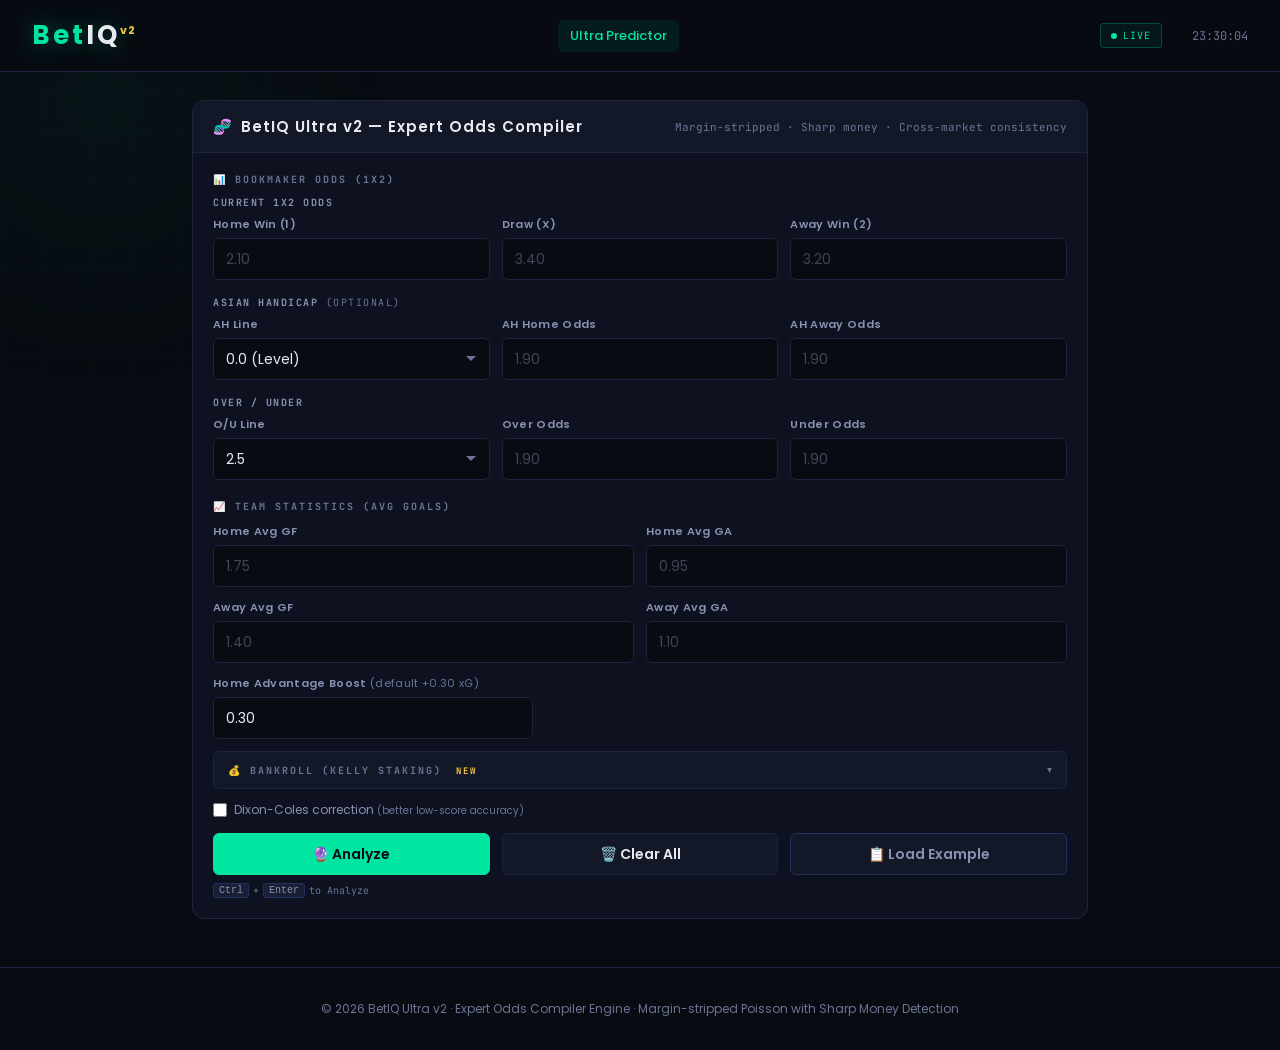
==== index.html @ 91e97294 "Add file via upload" ====
<!DOCTYPE html>
<html lang="en">
<head>
    <meta charset="UTF-8">
    <meta name="viewport" content="width=device-width, initial-scale=1.0">
    <title>BetIQ Ultra v2</title>
    <link href="https://fonts.googleapis.com/css2?family=Poppins:wght@300;400;500;600;700&family=JetBrains+Mono:wght@400;700&display=swap" rel="stylesheet">
    <style>
        :root {
            --bg: #080b11;
            --surface: #0e1220;
            --surface2: #131828;
            --surface3: #192035;
            --border: #1c2540;
            --border2: #243060;
            --accent: #00e5a0;
            --accent2: #f5c842;
            --accent3: #e05252;
            --accent4: #4f8ef7;
            --text: #e8eaf0;
            --muted: #6b7494;
            --muted2: #8891b0;
            --win: #00e5a0;
            --draw: #f5c842;
            --lose: #e05252;
            --over: #4f8ef7;
            --under: #a78bfa;
            --gold: #f5c842;
            --silver: #9aa5c4;
            --bronze: #d97b4a;
            --sharp: #f97316;
            --radius: 10px;
            --radius-sm: 6px;
        }
        *,*::before,*::after { box-sizing: border-box; margin: 0; padding: 0; }
        html { scroll-behavior: smooth; }
        body {
            font-family: 'Poppins', sans-serif;
            background: var(--bg);
            color: var(--text);
            min-height: 100vh;
            overflow-x: hidden;
            -webkit-font-smoothing: antialiased;
        }
        body::before {
            content: '';
            position: fixed;
            inset: 0;
            background-image: linear-gradient(rgba(0,229,160,0.025) 1px, transparent 1px),
                              linear-gradient(90deg, rgba(0,229,160,0.025) 1px, transparent 1px);
            background-size: 44px 44px;
            pointer-events: none;
            z-index: 0;
        }
        body::after {
            content: '';
            position: fixed;
            top: -200px; left: -200px;
            width: 600px; height: 600px;
            border-radius: 50%;
            background: radial-gradient(circle, rgba(0,229,160,0.04) 0%, transparent 70%);
            pointer-events: none;
            z-index: 0;
        }
        .app { position: relative; z-index: 1; }
        a { text-decoration: none; color: inherit; }
        header {
            display: flex;
            align-items: center;
            justify-content: space-between;
            padding: 16px 32px;
            border-bottom: 1px solid var(--border);
            background: rgba(8,11,17,0.94);
            backdrop-filter: blur(16px);
            position: sticky;
            top: 0;
            z-index: 100;
            gap: 16px;
        }
        .logo { font-size: 26px; font-weight: 700; letter-spacing: 3px; color: var(--accent); text-shadow: 0 0 24px rgba(0,229,160,0.35); flex-shrink: 0; }
        .logo span { color: var(--text); }
        .logo sup { font-size: 11px; color: var(--accent2); letter-spacing: 1px; vertical-align: super; }
        .navbar { display: flex; align-items: center; flex-wrap: wrap; gap: 2px; }
        .navbar a { color: var(--muted); text-decoration: none; font-size: 13px; font-weight: 500; padding: 6px 12px; border-radius: 6px; transition: color 0.2s, background 0.2s; }
        .navbar a:hover { color: var(--text); background: var(--surface2); }
        .navbar a.active { color: var(--accent); background: rgba(0,229,160,0.08); }
        .header-right { display: flex; align-items: center; gap: 14px; flex-shrink: 0; }
        .live-badge { display: flex; align-items: center; gap: 6px; font-family: 'JetBrains Mono', monospace; font-size: 10px; letter-spacing: 1px; color: var(--accent); border: 1px solid rgba(0,229,160,0.25); padding: 5px 10px; border-radius: 4px; background: rgba(0,229,160,0.06); white-space: nowrap; }
        .live-dot { width: 6px; height: 6px; border-radius: 50%; background: var(--accent); animation: pulse 1.6s ease-in-out infinite; flex-shrink: 0; }
        @keyframes pulse { 0%,100%{opacity:1;transform:scale(1);box-shadow:0 0 0 0 rgba(0,229,160,0.4)} 50%{opacity:0.6;transform:scale(0.85);box-shadow:0 0 0 4px rgba(0,229,160,0)} }
        #clockDisplay { font-size: 12px; color: var(--muted); font-family: 'JetBrains Mono', monospace; white-space: nowrap; min-width: 72px; text-align: right; }
        .main { max-width: 960px; margin: 0 auto; padding: 28px 32px; }
        .content { display: flex; flex-direction: column; gap: 24px; }
        .panel { background: var(--surface); border: 1px solid var(--border); border-radius: 12px; overflow: hidden; }
        .panel-header { padding: 14px 20px; border-bottom: 1px solid var(--border); display: flex; align-items: center; justify-content: space-between; background: var(--surface2); gap: 12px; }
        .panel-title { font-size: 15px; font-weight: 600; letter-spacing: 1px; color: var(--text); display: flex; align-items: center; gap: 8px; }
        .panel-sub { font-size: 11px; color: var(--muted); font-family: 'JetBrains Mono', monospace; white-space: nowrap; }
        .panel-body { padding: 20px; }
        .slabel { font-family: 'JetBrains Mono', monospace; font-size: 10px; letter-spacing: 2px; color: var(--muted); text-transform: uppercase; margin-bottom: 10px; font-weight: 700; }
        .field label { display: block; font-size: 11px; font-weight: 600; color: var(--muted2); margin-bottom: 5px; letter-spacing: 0.03em; }
        .field input, .field select { width: 100%; height: 42px; background: var(--bg); border: 1px solid var(--border); border-radius: var(--radius-sm); color: var(--text); font-size: 14px; font-family: 'Poppins', sans-serif; padding: 0 12px; outline: none; transition: border-color 0.15s, box-shadow 0.15s; -moz-appearance: textfield; }
        .field input[type=number]::-webkit-inner-spin-button,
        .field input[type=number]::-webkit-outer-spin-button { -webkit-appearance: none; appearance: none; }
        input[type=number] { -moz-appearance: textfield; }
        .field input::placeholder { color: var(--muted); opacity: 0.55; }
        .field input:focus, .field select:focus { border-color: var(--accent); box-shadow: 0 0 0 3px rgba(0,229,160,0.10); }
        .field input.err { border-color: var(--lose) !important; box-shadow: 0 0 0 2px rgba(224,82,82,0.12); }
        .field input.valid { border-color: rgba(0,229,160,0.35); }
        .field select { cursor: pointer; appearance: none; -webkit-appearance: none; background-image: url("data:image/svg+xml,%3Csvg xmlns='http://www.w3.org/2000/svg' width='12' height='8' viewBox='0 0 12 8'%3E%3Cpath fill='%236b7494' d='M1 1l5 5 5-5'/%3E%3C/svg%3E"); background-repeat: no-repeat; background-position: right 12px center; padding-right: 32px; }
        .field select option { background: var(--surface2); color: var(--text); }
        .grid3 { display: grid; grid-template-columns: 1fr 1fr 1fr; gap: 12px; }
        .grid2 { display: grid; grid-template-columns: 1fr 1fr; gap: 12px; }
        .grid4 { display: grid; grid-template-columns: 1fr 1fr 1fr 1fr; gap: 12px; }
        .btn { display: inline-flex; align-items: center; justify-content: center; gap: 8px; height: 42px; padding: 0 20px; border-radius: var(--radius-sm); border: 1px solid var(--border); cursor: pointer; font-family: 'Poppins', sans-serif; font-size: 14px; font-weight: 600; transition: all 0.2s; white-space: nowrap; }
        .btn-primary { background: var(--accent); border-color: var(--accent); color: #080b11; }
        .btn-primary:hover { background: #00cc8e; transform: translateY(-1px); box-shadow: 0 4px 16px rgba(0,229,160,0.22); }
        .btn-primary:disabled { background: var(--muted); border-color: var(--muted); cursor: not-allowed; transform: none; box-shadow: none; }
        .btn-secondary { background: var(--surface2); border-color: var(--border); color: var(--text); }
        .btn-secondary:hover { background: var(--surface3); border-color: var(--border2); }
        .btn-group { display: flex; gap: 12px; flex-wrap: wrap; }
        .btn-group .btn { flex: 1; min-width: 160px; }
        .err-box { display: none; background: rgba(224,82,82,0.08); border: 1px solid rgba(224,82,82,0.3); border-radius: var(--radius-sm); padding: 10px 14px; font-size: 13px; color: var(--lose); margin-top: 12px; }
        .err-box.show { display: block; }
        .metric-grid { display: grid; grid-template-columns: repeat(3,1fr); gap: 10px; margin-bottom: 16px; }
        .metric { background: var(--bg); border: 1px solid var(--border); border-radius: var(--radius); padding: 14px 12px; text-align: center; transition: border-color 0.2s; }
        .metric .mlabel { font-size: 10px; color: var(--muted); margin-bottom: 7px; font-weight: 600; letter-spacing: 0.8px; text-transform: uppercase; font-family: 'JetBrains Mono', monospace; }
        .metric .mval { font-size: 24px; font-weight: 700; color: var(--accent); font-family: 'JetBrains Mono', monospace; line-height: 1; }
        .metric .msub { font-size: 11px; color: var(--muted); margin-top: 5px; }
        .tabs { display: flex; gap: 4px; background: var(--bg); padding: 4px; border-radius: 8px; border: 1px solid var(--border); margin-bottom: 20px; flex-wrap: wrap; }
        .tab-btn { flex: 1; padding: 8px 10px; background: transparent; border: 1px solid transparent; color: var(--muted); cursor: pointer; border-radius: 5px; font-family: 'Poppins', sans-serif; font-size: 12px; font-weight: 600; transition: all 0.2s; white-space: nowrap; min-width: max-content; }
        .tab-btn.active { background: var(--surface2); color: var(--accent); border-color: var(--border); box-shadow: 0 1px 4px rgba(0,0,0,0.3); }
        .tab-content { display: none; }
        .tab-content.active { display: block; }
        .rcard { background: var(--bg); border: 1px solid var(--border); border-radius: var(--radius); padding: 14px 16px; margin-bottom: 12px; }
        .rcard-title { font-size: 10px; font-weight: 700; color: var(--muted); letter-spacing: 0.1em; text-transform: uppercase; font-family: 'JetBrains Mono', monospace; margin-bottom: 12px; }
        .cs-item { background: var(--surface2); border: 1px solid var(--border); border-radius: 8px; padding: 10px 8px; text-align: center; }
        .cs-score { font-size: 18px; font-weight: 700; font-family: 'JetBrains Mono', monospace; color: var(--text); }
        .cs-prob { font-size: 11px; color: var(--muted); margin-top: 3px; }
        .value-bet-card { background: var(--surface2); border: 1px solid rgba(0,229,160,0.18); border-radius: var(--radius); padding: 14px 16px; margin-bottom: 10px; display: flex; align-items: center; gap: 14px; }
        .vb-badge { font-size: 10px; font-weight: 700; padding: 3px 9px; border-radius: 4px; letter-spacing: 0.5px; white-space: nowrap; font-family: 'JetBrains Mono', monospace; }
        .vb-badge.high { background: rgba(0,229,160,0.12); color: var(--win); border: 1px solid rgba(0,229,160,0.3); }
        .vb-badge.medium { background: rgba(245,200,66,0.10); color: var(--draw); border: 1px solid rgba(245,200,66,0.3); }
        .vb-badge.low { background: rgba(107,116,148,0.10); color: var(--muted2); border: 1px solid rgba(107,116,148,0.25); }
        .vb-info { flex: 1; min-width: 0; }
        .vb-market { font-size: 14px; font-weight: 600; color: var(--text); }
        .vb-detail { font-size: 11px; color: var(--muted); margin-top: 3px; }
        .vb-edge { text-align: right; flex-shrink: 0; }
        .vb-edge-val { font-size: 16px; font-weight: 700; color: var(--accent); font-family: 'JetBrains Mono', monospace; }
        .vb-edge-label { font-size: 10px; color: var(--muted); }
        .badge { display: inline-block; font-size: 10px; font-weight: 700; padding: 2px 8px; border-radius: 20px; letter-spacing: 0.05em; text-transform: uppercase; font-family: 'JetBrains Mono', monospace; white-space: nowrap; }
        .badge.value { background: rgba(0,229,160,0.1); color: var(--win); border: 1px solid rgba(0,229,160,0.3); }
        .badge.fair { background: rgba(107,116,148,0.1); color: var(--muted); border: 1px solid rgba(107,116,148,0.3); }
        .badge.over { background: rgba(224,82,82,0.1); color: var(--lose); border: 1px solid rgba(224,82,82,0.3); }
        .note { font-size: 11px; color: var(--muted); margin-top: 12px; line-height: 1.75; padding: 12px 14px; border: 1px solid var(--border); border-radius: var(--radius-sm); background: var(--bg); }
        .mp-row { display: flex; gap: 8px; align-items: center; margin-bottom: 6px; }
        .mp-row select { width: 78px; flex-shrink: 0; height: 36px; font-size: 12px; padding: 0 8px; }
        .mp-row input[type=text] { flex: 1; height: 36px; font-size: 13px; }
        .match-results { background: var(--bg); border: 1px solid var(--border); border-radius: var(--radius-sm); padding: 16px; }
        .match-results-title { font-weight: 600; margin-bottom: 8px; }
        .match-results-home .match-results-title { color: var(--accent); }
        .match-results-away .match-results-title { color: var(--accent4); }
        .markets-table { width: 100%; border-collapse: collapse; font-size: 12px; }
        .markets-table th, .markets-table td { padding: 10px 8px; text-align: center; border-bottom: 1px solid var(--border); }
        .markets-table th { font-size: 10px; font-weight: 700; color: var(--muted); text-transform: uppercase; letter-spacing: 0.5px; font-family: 'JetBrains Mono', monospace; background: var(--surface2); }
        .markets-table td { color: var(--text); }
        .markets-table tr:hover td { background: var(--surface2); }
        .signal { display: inline-block; font-size: 9px; font-weight: 700; padding: 3px 6px; border-radius: 4px; text-transform: uppercase; letter-spacing: 0.5px; }
        .signal.over { background: rgba(79,142,247,0.15); color: var(--over); }
        .signal.under { background: rgba(167,139,250,0.15); color: var(--under); }
        .signal.even { background: rgba(107,116,148,0.15); color: var(--muted); }
        .signal.home { background: rgba(0,229,160,0.15); color: var(--win); }
        .signal.away { background: rgba(224,82,82,0.15); color: var(--lose); }
        .signal.fair { background: rgba(107,116,148,0.15); color: var(--muted); }
        .ah-table { width: 100%; border-collapse: collapse; font-size: 12px; }
        .ah-table th, .ah-table td { padding: 10px 8px; text-align: center; border-bottom: 1px solid var(--border); }
        .ah-table th { font-size: 10px; font-weight: 700; color: var(--muted); text-transform: uppercase; letter-spacing: 0.5px; font-family: 'JetBrains Mono', monospace; background: var(--surface2); }
        .ah-table td { color: var(--text); }
        .ah-table tr:hover td { background: var(--surface2); }
        .top-scores-mini { display: grid; grid-template-columns: repeat(4,1fr); gap: 8px; margin-top: 4px; }
        .top-scores-mini .cs-item { border-color: rgba(245,200,66,0.35); background: rgba(245,200,66,0.04); }
        .expandable { margin-bottom: 12px; }
        .expandable-header { display: flex; align-items: center; justify-content: space-between; padding: 10px 14px; background: var(--surface2); border: 1px solid var(--border); border-radius: var(--radius-sm); cursor: pointer; transition: all 0.2s; }
        .expandable-header:hover { border-color: var(--border2); }
        .expandable-header .slabel { margin-bottom: 0; }
        .expandable-content { display: none; padding-top: 12px; }
        .expandable.active .expandable-content { display: block; }
        footer { text-align: center; padding: 32px; color: var(--muted); font-size: 12px; border-top: 1px solid var(--border); margin-top: 20px; }
        .animated { animation: fadeSlideIn 0.35s ease both; }
        @keyframes fadeSlideIn { from{opacity:0;transform:translateY(12px)} to{opacity:1;transform:translateY(0)} }
        .status-msg { font-size: 12px; font-weight: 600; padding: 8px 12px; border-radius: var(--radius-sm); letter-spacing: 0.03em; }
        .status-msg.success { background: rgba(0,229,160,0.08); color: var(--win); border: 1px solid rgba(0,229,160,0.25); }
        .edge-signal { display: inline-block; font-size: 9px; font-weight: 700; padding: 2px 7px; border-radius: 4px; text-transform: uppercase; letter-spacing: 0.6px; margin-top: 4px; font-family: 'JetBrains Mono', monospace; white-space: nowrap; }
        .edge-signal.value { background: rgba(0,229,160,0.12); color: var(--win); border: 1px solid rgba(0,229,160,0.3); }
        .edge-signal.fair { background: rgba(107,116,148,0.1); color: var(--muted); border: 1px solid rgba(107,116,148,0.25); }
        .edge-signal.overpriced { background: rgba(224,82,82,0.1); color: var(--lose); border: 1px solid rgba(224,82,82,0.25); }
        .margin-bar { display: flex; align-items: center; gap: 10px; margin-top: 10px; padding: 8px 12px; background: var(--bg); border: 1px solid var(--border); border-radius: var(--radius-sm); font-size: 11px; font-family: 'JetBrains Mono', monospace; }
        .margin-label { color: var(--muted); flex-shrink: 0; }
        .margin-value { font-weight: 700; font-size: 13px; }
        .margin-value.good { color: var(--win); }
        .margin-value.ok { color: var(--draw); }
        .margin-value.bad { color: var(--lose); }
        .margin-track { flex: 1; height: 5px; background: var(--border); border-radius: 3px; overflow: hidden; }
        .margin-fill { height: 100%; border-radius: 3px; transition: width 0.4s ease; }
        .margin-desc { color: var(--muted); font-size: 10px; flex-shrink: 0; }

        /* ---- Sharp Money Alert ---- */
        .sharp-alert { display: flex; align-items: center; gap: 8px; padding: 8px 12px; border-radius: var(--radius-sm); font-size: 11px; font-family: 'JetBrains Mono', monospace; font-weight: 700; margin-top: 8px; }
        .sharp-alert.steam { background: rgba(249,115,22,0.1); border: 1px solid rgba(249,115,22,0.35); color: var(--sharp); }
        .sharp-alert.reverse { background: rgba(224,82,82,0.08); border: 1px solid rgba(224,82,82,0.3); color: var(--lose); }
        .sharp-alert.confirm { background: rgba(0,229,160,0.08); border: 1px solid rgba(0,229,160,0.25); color: var(--win); }

        /* ---- Score Heatmap ---- */
        .heatmap-grid { display: grid; gap: 2px; }
        .heatmap-cell { border-radius: 3px; display: flex; align-items: center; justify-content: center; font-size: 9px; font-family: 'JetBrains Mono', monospace; font-weight: 700; cursor: pointer; transition: transform 0.1s; }
        .heatmap-cell:hover { transform: scale(1.15); z-index: 1; }
        .heatmap-axis { font-size: 9px; font-family: 'JetBrains Mono', monospace; color: var(--muted); text-align: center; }

        /* ---- Kelly Staking Table ---- */
        .kelly-table { width: 100%; border-collapse: collapse; font-size: 12px; }
        .kelly-table th, .kelly-table td { padding: 9px 8px; text-align: center; border-bottom: 1px solid var(--border); }
        .kelly-table th { font-size: 10px; font-weight: 700; color: var(--muted); text-transform: uppercase; letter-spacing: 0.5px; font-family: 'JetBrains Mono', monospace; background: var(--surface2); }
        .kelly-table td { color: var(--text); font-family: 'JetBrains Mono', monospace; }
        .kelly-table tr:hover td { background: var(--surface2); }

        /* ---- Overround breakdown ---- */
        .vig-row { display: flex; align-items: center; gap: 10px; padding: 8px 0; border-bottom: 1px solid var(--border); }
        .vig-row:last-child { border-bottom: none; }
        .vig-label { font-size: 11px; font-weight: 600; color: var(--muted2); min-width: 80px; }
        .vig-track { flex: 1; height: 4px; background: var(--border); border-radius: 2px; overflow: hidden; }
        .vig-fill { height: 100%; border-radius: 2px; }
        .vig-val { font-size: 11px; font-family: 'JetBrains Mono', monospace; font-weight: 700; min-width: 48px; text-align: right; }
        .vig-desc { font-size: 10px; color: var(--muted); min-width: 70px; text-align: right; }

        /* ---- Pro Analysis ---- */
        .pro-pick { background: var(--bg); border: 1px solid var(--border); border-radius: 12px; padding: 18px 20px; margin-bottom: 14px; position: relative; overflow: hidden; }
        .pro-pick::before { content: ''; position: absolute; top: 0; left: 0; right: 0; height: 3px; }
        .pro-pick.rank-1::before { background: linear-gradient(90deg, var(--gold), #f0a84e); }
        .pro-pick.rank-2::before { background: linear-gradient(90deg, var(--silver), #c5cfe0); }
        .pro-pick.rank-3::before { background: linear-gradient(90deg, var(--bronze), #e8a06a); }
        .pro-pick-header { display: flex; align-items: center; gap: 12px; margin-bottom: 12px; }
        .pro-rank-badge { width: 34px; height: 34px; border-radius: 50%; display: flex; align-items: center; justify-content: center; font-size: 14px; font-weight: 800; font-family: 'JetBrains Mono', monospace; flex-shrink: 0; }
        .pro-rank-badge.rank-1 { background: rgba(245,200,66,0.15); color: var(--gold); border: 1px solid rgba(245,200,66,0.35); }
        .pro-rank-badge.rank-2 { background: rgba(154,165,196,0.15); color: var(--silver); border: 1px solid rgba(154,165,196,0.35); }
        .pro-rank-badge.rank-3 { background: rgba(217,123,74,0.15); color: var(--bronze); border: 1px solid rgba(217,123,74,0.35); }
        .pro-pick-title { flex: 1; }
        .pro-pick-market { font-size: 15px; font-weight: 700; color: var(--text); }
        .pro-pick-category { font-size: 10px; font-weight: 700; color: var(--muted); font-family: 'JetBrains Mono', monospace; letter-spacing: 1px; text-transform: uppercase; margin-top: 2px; }
        .pro-pick-odds { text-align: right; flex-shrink: 0; }
        .pro-pick-odds-val { font-size: 22px; font-weight: 800; font-family: 'JetBrains Mono', monospace; color: var(--accent); }
        .pro-pick-odds-label { font-size: 10px; color: var(--muted); }
        .pro-stats-row { display: flex; gap: 8px; flex-wrap: wrap; margin-bottom: 10px; }
        .pro-stat { background: var(--surface2); border: 1px solid var(--border); border-radius: 6px; padding: 6px 10px; font-size: 11px; font-family: 'JetBrains Mono', monospace; color: var(--muted2); }
        .pro-stat span { color: var(--text); font-weight: 700; }
        .pro-reasoning { font-size: 12px; color: var(--muted2); line-height: 1.7; border-top: 1px solid var(--border); padding-top: 10px; margin-top: 4px; }
        .pro-confidence-bar { display: flex; align-items: center; gap: 8px; margin-top: 10px; }
        .pro-confidence-label { font-size: 10px; font-weight: 700; color: var(--muted); font-family: 'JetBrains Mono', monospace; flex-shrink: 0; width: 70px; }
        .pro-confidence-track { flex: 1; height: 6px; background: var(--border); border-radius: 3px; overflow: hidden; }
        .pro-confidence-fill { height: 100%; border-radius: 3px; }
        .pro-confidence-pct { font-size: 11px; font-weight: 700; font-family: 'JetBrains Mono', monospace; flex-shrink: 0; width: 36px; text-align: right; }
        .pro-summary-box { background: rgba(0,229,160,0.04); border: 1px solid rgba(0,229,160,0.18); border-radius: 10px; padding: 14px 18px; margin-bottom: 18px; font-size: 12px; color: var(--muted2); line-height: 1.7; }
        .pro-summary-box strong { color: var(--accent); }
        .pro-killer { background: rgba(224,82,82,0.06); border: 1px solid rgba(224,82,82,0.2); border-radius: 6px; padding: 7px 12px; margin-top: 8px; font-size: 11px; color: var(--lose); }
        .pro-killer strong { color: var(--lose); }
        .pro-loading { text-align: center; padding: 40px 20px; }
        .pro-loading-spinner { width: 36px; height: 36px; border: 3px solid var(--border); border-top-color: var(--accent); border-radius: 50%; animation: spin 0.8s linear infinite; margin: 0 auto 14px; }
        @keyframes spin { to { transform: rotate(360deg); } }
        .pro-error { background: rgba(224,82,82,0.07); border: 1px solid rgba(224,82,82,0.25); border-radius: 8px; padding: 16px 18px; font-size: 12px; color: var(--lose); margin: 12px 0; }
        .tab-btn.pro-tab-highlight { background: rgba(245,200,66,0.08) !important; color: var(--accent2) !important; border-color: rgba(245,200,66,0.25) !important; }
        .kbd-hint { font-size: 10px; color: var(--muted); font-family: 'JetBrains Mono', monospace; display: flex; align-items: center; gap: 4px; }
        .kbd { background: var(--surface3); border: 1px solid var(--border2); border-radius: 3px; padding: 1px 5px; font-size: 10px; color: var(--muted2); }
        .nav-toggle { display: none; background: none; border: 1px solid var(--border); border-radius: var(--radius-sm); color: var(--muted2); cursor: pointer; padding: 6px 10px; font-size: 16px; line-height: 1; flex-shrink: 0; }
        .nav-toggle:hover { border-color: var(--border2); color: var(--text); }

        /* ---- Cross-market discrepancy alert ---- */
        .discrepancy-alert { padding: 10px 14px; border-radius: var(--radius-sm); font-size: 11px; font-family: 'JetBrains Mono', monospace; margin-bottom: 10px; }
        .discrepancy-alert.warn { background: rgba(249,115,22,0.08); border: 1px solid rgba(249,115,22,0.3); color: var(--sharp); }
        .discrepancy-alert.ok { background: rgba(107,116,148,0.08); border: 1px solid rgba(107,116,148,0.25); color: var(--muted2); }

        /* ---- xG confidence band ---- */
        .xg-band { display: flex; gap: 6px; align-items: center; flex-wrap: wrap; }
        .xg-band-item { font-size: 10px; font-family: 'JetBrains Mono', monospace; padding: 3px 8px; border-radius: 4px; }
        .xg-band-item.low { background: rgba(167,139,250,0.1); color: var(--under); border: 1px solid rgba(167,139,250,0.25); }
        .xg-band-item.mid { background: rgba(0,229,160,0.1); color: var(--win); border: 1px solid rgba(0,229,160,0.25); }
        .xg-band-item.high { background: rgba(79,142,247,0.1); color: var(--over); border: 1px solid rgba(79,142,247,0.25); }

        /* ============================================================
           RESPONSIVE — Mobile / Tablet / Desktop
           Breakpoints:
             xs mobile  : ≤ 480px
             sm mobile  : ≤ 600px
             md tablet  : ≤ 840px
             lg desktop : > 840px
        ============================================================ */

        /* --- Tablet (≤ 840px) --- */
        @media (max-width: 840px) {
            .main { padding: 20px 20px; }
            .panel-header { flex-wrap: wrap; gap: 8px; }
            .panel-sub { font-size: 10px; }
            .metric-grid { grid-template-columns: repeat(3, 1fr); }
            .pro-stats-row { gap: 6px; }
            .pro-stat { font-size: 10px; padding: 5px 8px; }
            .tabs { gap: 3px; }
            .tab-btn { font-size: 11px; padding: 7px 8px; }
            .markets-table th, .markets-table td,
            .ah-table th, .ah-table td,
            .kelly-table th, .kelly-table td { padding: 8px 6px; font-size: 11px; }
            .value-bet-card { flex-wrap: wrap; gap: 10px; }
            .vb-edge { width: 100%; display: flex; align-items: center; gap: 8px; }
            .vb-edge-val { font-size: 14px; }
        }

        /* --- Small mobile (≤ 600px) --- */
        @media (max-width: 600px) {
            .main { padding: 14px 12px; }
            header { padding: 10px 14px; gap: 8px; }
            .logo { font-size: 22px; }
            .nav-toggle { display: flex; align-items: center; }
            .navbar { display: none; order: 4; width: 100%; margin-top: 4px; flex-wrap: wrap; background: var(--surface2); border-radius: var(--radius-sm); padding: 6px; border: 1px solid var(--border); }
            .navbar.open { display: flex; }
            .navbar a { font-size: 12px; padding: 5px 10px; }
            .live-badge { font-size: 9px; padding: 4px 8px; }
            #clockDisplay { font-size: 11px; min-width: 60px; }

            /* Grids */
            .grid3, .grid4 { grid-template-columns: 1fr 1fr; gap: 10px; }
            .grid2 { grid-template-columns: 1fr 1fr; gap: 10px; }
            .metric-grid { grid-template-columns: 1fr 1fr; gap: 8px; }

            /* Odds input grids — always stay 3 columns on mobile */
            .grid3-odds { grid-template-columns: 1fr 1fr 1fr !important; gap: 7px !important; }
            .grid3-odds .field input,
            .grid3-odds .field select { font-size: 12px; padding: 0 7px; }
            .grid3-odds .field label { font-size: 9px; }

            /* Panel */
            .panel-header { padding: 12px 14px; }
            .panel-title { font-size: 13px; }
            .panel-body { padding: 14px 12px; }

            /* Inputs */
            .field input, .field select { height: 40px; font-size: 13px; }
            .field label { font-size: 10px; }
            .slabel { font-size: 9px; }

            /* Buttons */
            .btn { height: 40px; font-size: 13px; padding: 0 14px; }
            .btn-group { flex-direction: column; gap: 8px; }
            .btn-group .btn { width: 100%; }

            /* Tabs — horizontal scroll on mobile */
            .tabs { flex-wrap: nowrap; overflow-x: auto; -webkit-overflow-scrolling: touch; padding: 4px; gap: 3px; scrollbar-width: none; }
            .tabs::-webkit-scrollbar { display: none; }
            .tab-btn { flex-shrink: 0; font-size: 11px; padding: 7px 10px; white-space: nowrap; }

            /* Metrics */
            .metric { padding: 10px 8px; }
            .metric .mval { font-size: 20px; }
            .metric .mlabel { font-size: 9px; }
            .metric .msub { font-size: 10px; }

            /* Tables — horizontal scroll */
            .rcard { padding: 10px 10px; overflow-x: auto; }
            .markets-table, .ah-table, .kelly-table { min-width: 480px; }

            /* Pro picks */
            .pro-pick { padding: 14px 12px; }
            .pro-pick-market { font-size: 13px; }
            .pro-pick-odds-val { font-size: 18px; }
            .pro-stats-row { display: grid; grid-template-columns: 1fr 1fr; gap: 6px; }
            .pro-stat { font-size: 10px; }
            .pro-summary-box { font-size: 11px; padding: 10px 12px; }
            .pro-reasoning { font-size: 11px; }
            .pro-killer { font-size: 10px; }

            /* Value bets */
            .value-bet-card { padding: 10px 12px; }
            .vb-market { font-size: 13px; }
            .vb-detail { font-size: 10px; }

            /* Kelly table */
            .kelly-table { min-width: 520px; }

            /* Heatmap */
            .heatmap-cell { width: 32px !important; height: 32px !important; font-size: 8px !important; }
            .heatmap-axis { font-size: 8px; }

            /* Correct scores grid */
            .top-scores-mini { grid-template-columns: repeat(4, 1fr) !important; }

            /* xG band */
            .xg-band { gap: 4px; }
            .xg-band-item { font-size: 9px; padding: 2px 6px; }

            /* Vig rows */
            .vig-row { flex-wrap: wrap; gap: 4px; }
            .vig-desc { min-width: auto; }

            /* Sharp alert */
            .sharp-alert { font-size: 10px; padding: 6px 10px; }
            .discrepancy-alert { font-size: 10px; padding: 8px 10px; }

            /* margin bar */
            .margin-bar { flex-wrap: wrap; gap: 6px; font-size: 10px; }
            .margin-desc { min-width: auto; }

            /* note */
            .note { font-size: 10px; padding: 10px 12px; line-height: 1.7; }

            /* kbd hint — hide on mobile, saves space */
            .kbd-hint { display: none; }
        }

        /* --- Extra-small mobile (≤ 420px) --- */
        @media (max-width: 420px) {
            .main { padding: 10px 8px; }
            header { padding: 8px 10px; }
            .logo { font-size: 19px; }
            .grid3, .grid4, .grid2 { grid-template-columns: 1fr; gap: 8px; }
            .grid3-odds { grid-template-columns: 1fr 1fr 1fr !important; gap: 5px !important; }
            .grid3-odds .field input,
            .grid3-odds .field select { font-size: 11px; padding: 0 5px; height: 38px; }
            .grid3-odds .field label { font-size: 8px; }
            .metric-grid { grid-template-columns: 1fr 1fr; gap: 7px; }
            .field input, .field select { height: 38px; font-size: 12px; }
            .metric .mval { font-size: 18px; }
            .panel-body { padding: 10px 8px; }
            .panel-header { padding: 10px 10px; }
            .panel-title { font-size: 12px; gap: 5px; }
            .panel-sub { display: none; }
            .btn { height: 38px; font-size: 12px; }
            .tab-btn { font-size: 10px; padding: 6px 8px; }
            .pro-pick-header { flex-wrap: wrap; }
            .pro-pick-odds { width: 100%; display: flex; align-items: center; gap: 10px; justify-content: flex-start; margin-top: 4px; }
            .pro-pick-odds-val { font-size: 16px; }
            .top-scores-mini { grid-template-columns: repeat(4, 1fr) !important; gap: 5px; }
            .cs-score { font-size: 14px; }
            .cs-prob { font-size: 10px; }
            .heatmap-cell { width: 28px !important; height: 28px !important; font-size: 7px !important; }
            #clockDisplay { display: none; }
        }
    </style>
</head>
<body>
<div class="app">
    <header>
        <a href="index.html" class="logo">Bet<span>IQ</span><sup>v2</sup></a>
        <nav class="navbar" id="mainNav">
            <a href="index.html" class="active">Ultra Predictor</a>
        </nav>
        <button class="nav-toggle" id="navToggle" onclick="document.getElementById('mainNav').classList.toggle('open')" aria-label="Toggle navigation">☰</button>
        <div class="header-right">
            <div class="live-badge"><div class="live-dot"></div>LIVE</div>
            <div id="clockDisplay"></div>
        </div>
    </header>

    <main class="main">
        <div class="content">
            <div class="panel">
                <div class="panel-header">
                    <div class="panel-title"><span>🧬</span> BetIQ Ultra v2 — Expert Odds Compiler</div>
                    <div class="panel-sub">Margin-stripped · Sharp money · Cross-market consistency</div>
                </div>
                <div class="panel-body">
                    <!-- 1X2 + Opening Odds -->
                    <div class="slabel">📊 Bookmaker Odds (1X2)</div>
                    <div style="font-size:10px;font-weight:700;color:var(--muted2);letter-spacing:1.5px;text-transform:uppercase;margin-bottom:7px;font-family:'JetBrains Mono',monospace">Current 1X2 Odds</div>
                    <div class="grid3 grid3-odds" style="margin-bottom:10px">
                        <div class="field"><label>Home Win (1)</label><input type="number" id="oddsHome" step="0.01" min="1.01" placeholder="2.10"></div>
                        <div class="field"><label>Draw (X)</label><input type="number" id="oddsDraw" step="0.01" min="1.01" placeholder="3.40"></div>
                        <div class="field"><label>Away Win (2)</label><input type="number" id="oddsAway" step="0.01" min="1.01" placeholder="3.20"></div>
                    </div>
                    <div id="marginDisplay" style="display:none;margin-bottom:8px"></div>



                    <!-- Asian Handicap -->
                    <div style="font-size:10px;font-weight:700;color:var(--muted2);letter-spacing:1.5px;text-transform:uppercase;margin-bottom:7px;margin-top:16px;font-family:'JetBrains Mono',monospace">Asian Handicap <span style="color:var(--muted);font-weight:400">(optional)</span></div>
                    <div class="grid3 grid3-odds" style="margin-bottom:16px">
                        <div class="field"><label>AH Line</label>
                            <select id="ahLine">
                                <option value="-4.0">-4.0</option><option value="-3.75">-3.75</option><option value="-3.5">-3.5</option>
                                <option value="-3.25">-3.25</option><option value="-3.0">-3.0</option><option value="-2.75">-2.75</option>
                                <option value="-2.5">-2.5</option><option value="-2.25">-2.25</option><option value="-2.0">-2.0</option>
                                <option value="-1.75">-1.75</option><option value="-1.5">-1.5</option><option value="-1.25">-1.25</option>
                                <option value="-1.0">-1.0</option><option value="-0.75">-0.75</option><option value="-0.5">-0.5</option>
                                <option value="-0.25">-0.25</option><option value="0.0" selected>0.0 (Level)</option>
                                <option value="0.25">+0.25</option><option value="0.5">+0.5</option><option value="0.75">+0.75</option>
                                <option value="1.0">+1.0</option><option value="1.25">+1.25</option><option value="1.5">+1.5</option>
                                <option value="1.75">+1.75</option><option value="2.0">+2.0</option><option value="2.25">+2.25</option>
                                <option value="2.5">+2.5</option><option value="2.75">+2.75</option><option value="3.0">+3.0</option>
                                <option value="3.25">+3.25</option><option value="3.5">+3.5</option><option value="3.75">+3.75</option>
                                <option value="4.0">+4.0</option>
                            </select>
                        </div>
                        <div class="field"><label>AH Home Odds</label><input type="number" id="oddsAHHome" step="0.01" min="1.01" placeholder="1.90"></div>
                        <div class="field"><label>AH Away Odds</label><input type="number" id="oddsAHAway" step="0.01" min="1.01" placeholder="1.90"></div>
                    </div>
                    <div id="ahMarginDisplay" style="display:none;margin-bottom:12px"></div>

                    <!-- O/U -->
                    <div style="font-size:10px;font-weight:700;color:var(--muted2);letter-spacing:1.5px;text-transform:uppercase;margin-bottom:7px;font-family:'JetBrains Mono',monospace">Over / Under</div>
                    <div class="grid3 grid3-odds" style="margin-bottom:20px">
                        <div class="field"><label>O/U Line</label>
                            <select id="ouLine">
                                <option value="0.5">0.5</option><option value="0.75">0.75</option><option value="1.0">1.0</option>
                                <option value="1.25">1.25</option><option value="1.5">1.5</option><option value="1.75">1.75</option>
                                <option value="2.0">2.0</option><option value="2.25">2.25</option><option value="2.5" selected>2.5</option>
                                <option value="2.75">2.75</option><option value="3.0">3.0</option><option value="3.25">3.25</option>
                                <option value="3.5">3.5</option><option value="3.75">3.75</option><option value="4.0">4.0</option>
                                <option value="4.25">4.25</option><option value="4.5">4.5</option><option value="4.75">4.75</option>
                                <option value="5.0">5.0</option><option value="5.25">5.25</option><option value="5.5">5.5</option>
                            </select>
                        </div>
                        <div class="field"><label>Over Odds</label><input type="number" id="oddsOver" step="0.01" min="1.01" placeholder="1.90"></div>
                        <div class="field"><label>Under Odds</label><input type="number" id="oddsUnder" step="0.01" min="1.01" placeholder="1.90"></div>
                    </div>

                    <!-- Team Stats -->
                    <div style="margin-bottom:12px">
                        <div class="slabel">📈 Team Statistics (avg goals)</div>
                        <div class="grid2" style="margin-bottom:12px">
                            <div class="field"><label>Home Avg GF</label><input id="homeAttack" type="number" step="0.01" placeholder="1.75"></div>
                            <div class="field"><label>Home Avg GA</label><input id="homeDefense" type="number" step="0.01" placeholder="0.95"></div>
                            <div class="field"><label>Away Avg GF</label><input id="awayAttack" type="number" step="0.01" placeholder="1.40"></div>
                            <div class="field"><label>Away Avg GA</label><input id="awayDefense" type="number" step="0.01" placeholder="1.10"></div>
                        </div>
                        <div class="field" style="max-width:320px;margin-bottom:12px">
                            <label>Home Advantage Boost <span style="color:var(--muted);font-weight:400">(default +0.30 xG)</span></label>
                            <input id="homeAdvBoost" type="number" step="0.01" min="0" max="1" placeholder="0.30" value="0.30">
                        </div>
                    </div>

                    <!-- Bankroll -->
                    <div class="expandable" id="expand-bankroll">
                        <div class="expandable-header" onclick="toggleExpand('expand-bankroll')">
                            <div class="slabel">💰 Bankroll (Kelly Staking) <span style="color:var(--accent2);font-size:9px;margin-left:6px">NEW</span></div>
                            <div style="font-size:10px;color:var(--muted)">▾</div>
                        </div>
                        <div class="expandable-content">
                            <div class="field" style="max-width:240px;margin-bottom:12px">
                                <label>Bankroll Size ($)</label>
                                <input id="bankroll" type="number" step="1" min="1" value="1000">
                            </div>
                        </div>
                    </div>

                    <div class="err-box" id="errBox"></div>
                    <div style="display:flex;align-items:center;gap:10px;margin-bottom:14px;flex-wrap:wrap">
                        <label style="display:flex;align-items:center;gap:7px;cursor:pointer;font-size:12px;color:var(--muted2);user-select:none">
                            <input type="checkbox" id="useDixonColes" style="accent-color:var(--accent);width:14px;height:14px;cursor:pointer">
                            <span>Dixon-Coles correction <span style="color:var(--muted);font-size:10px">(better low-score accuracy)</span></span>
                        </label>
                    </div>
                    <div class="btn-group">
                        <button class="btn btn-primary" id="predictBtn" onclick="runUltra()">🔮 Analyze</button>
                        <button class="btn btn-secondary" id="clearBtn" onclick="clearAll()">🗑️ Clear All</button>
                        <button class="btn btn-secondary" onclick="loadExample()" style="border-color:var(--border2);color:var(--muted2)">📋 Load Example</button>
                    </div>
                    <div style="margin-top:8px">
                        <span class="kbd-hint"><kbd class="kbd">Ctrl</kbd>+<kbd class="kbd">Enter</kbd> to Analyze</span>
                    </div>
                    <div id="results" style="display:none;margin-top:28px"></div>
                </div>
            </div>
        </div>
    </main>
    <footer>© 2026 BetIQ Ultra v2 · Expert Odds Compiler Engine · Margin-stripped Poisson with Sharp Money Detection</footer>
</div>

<script>
(function() {
    // =====================================================================
    // UTILITIES
    // =====================================================================
    function updateClock() {
        document.getElementById('clockDisplay').textContent =
            new Date().toLocaleTimeString('en-GB', { hour:'2-digit', minute:'2-digit', second:'2-digit' });
    }
    updateClock();
    setInterval(updateClock, 1000);

    document.addEventListener('keydown', function(e) {
        if ((e.ctrlKey || e.metaKey) && e.key === 'Enter') { e.preventDefault(); window.runUltra && window.runUltra(); }
    });

    const $ = id => document.getElementById(id);
    const fmtPct = p => (p * 100).toFixed(1) + '%';
    const fairOdds = p => p > 0.001 ? (1 / p).toFixed(2) : '—';

    // Expandable toggle
    window.toggleExpand = function(id) {
        const el = document.getElementById(id);
        el.classList.toggle('active');
        const arrow = el.querySelector('.expandable-header div:last-child');
        if (arrow) arrow.textContent = el.classList.contains('active') ? '▴' : '▾';
    };

    // =====================================================================
    // MARGIN STRIP — Shin's method approximation (de-juice probabilities)
    // This is the core expert fix: we NEVER fit xG against raw odds.
    // =====================================================================
    function stripMargin1x2(hO, dO, aO) {
        const r = { h: 1/hO, d: 1/dO, a: 1/aO };
        const sum = r.h + r.d + r.a;
        // Basic proportional normalization (best-practice for 3-way markets)
        return { ph: r.h / sum, pd: r.d / sum, pa: r.a / sum, margin: (sum - 1) * 100 };
    }
    function stripMargin2way(o1, o2) {
        const r1 = 1/o1, r2 = 1/o2;
        const sum = r1 + r2;
        return { p1: r1/sum, p2: r2/sum, margin: (sum - 1) * 100 };
    }

    // =====================================================================
    // POISSON MODEL
    // =====================================================================
    function poisson(lambda, k) {
        if (lambda <= 0) return k === 0 ? 1 : 0;
        let logP = -lambda + k * Math.log(lambda);
        for (let i = 1; i <= k; i++) logP -= Math.log(i);
        return Math.exp(logP);
    }

    function normalizeMatrix(m, max) {
        let total = 0;
        for (let i = 0; i <= max; i++) for (let j = 0; j <= max; j++) total += m[i][j];
        if (total <= 0) return m;
        for (let i = 0; i <= max; i++) for (let j = 0; j <= max; j++) m[i][j] /= total;
        return m;
    }

    function buildMatrix(lh, la, max = 15) {
        const m = [];
        for (let i = 0; i <= max; i++) {
            m[i] = [];
            for (let j = 0; j <= max; j++) m[i][j] = poisson(lh, i) * poisson(la, j);
        }
        return normalizeMatrix(m, max);
    }

    function dcCorrection(i, j, lH, lA, rho) {
        if (i === 0 && j === 0) return 1 - lH * lA * rho;
        if (i === 0 && j === 1) return 1 + lH * rho;
        if (i === 1 && j === 0) return 1 + lA * rho;
        if (i === 1 && j === 1) return 1 - rho;
        return 1;
    }
    function buildMatrixDC(lh, la, max = 15, rho = -0.13) {
        const m = [];
        for (let i = 0; i <= max; i++) {
            m[i] = [];
            for (let j = 0; j <= max; j++) {
                m[i][j] = poisson(lh, i) * poisson(la, j) * dcCorrection(i, j, lh, la, rho);
            }
        }
        for (let i = 0; i <= max; i++) for (let j = 0; j <= max; j++) if (m[i][j] < 0) m[i][j] = 0;
        return normalizeMatrix(m, max);
    }

    function calc1x2(m) {
        let h = 0, d = 0, a = 0;
        m.forEach((row, i) => row.forEach((p, j) => {
            if (i > j) h += p; else if (i === j) d += p; else a += p;
        }));
        return { h, d, a };
    }
    function calcOU(m, line) {
        let o = 0, u = 0;
        m.forEach((row, i) => row.forEach((p, j) => { if (i + j > line) o += p; else u += p; }));
        const total = o + u || 1;
        return { over: o / total, under: u / total };
    }

    // =====================================================================
    // FITTING — FIT FROM MARGIN-STRIPPED ODDS
    // Key expert fix: fit xG against de-juiced probabilities, not raw odds
    // =====================================================================
    function fitFromOdds(hOdds, dOdds, aOdds, ouLine, overOdds, underOdds, ahLine, ahHomeOdds, ahAwayOdds) {
        // STRIP MARGIN FIRST — expert fix #1
        const stripped = stripMargin1x2(hOdds, dOdds, aOdds);
        const pH = stripped.ph, pD = stripped.pd, pA = stripped.pa;

        const hasOU = !isNaN(parseFloat(overOdds)) && !isNaN(parseFloat(underOdds)) && overOdds >= 1.01 && underOdds >= 1.01;
        let pOverTarget = 0.5, pUnderTarget = 0.5;
        if (hasOU) {
            const s = stripMargin2way(overOdds, underOdds);
            pOverTarget = s.p1; pUnderTarget = s.p2;
        }

        const hasAH = ahLine !== undefined && ahLine !== null
                      && !isNaN(parseFloat(ahHomeOdds)) && !isNaN(parseFloat(ahAwayOdds))
                      && ahHomeOdds >= 1.01 && ahAwayOdds >= 1.01;
        let pAHHomeTarget = 0.5, pAHAwayTarget = 0.5;
        if (hasAH) {
            const s = stripMargin2way(ahHomeOdds, ahAwayOdds);
            pAHHomeTarget = s.p1; pAHAwayTarget = s.p2;
        }

        function calcAHCoverSimple(m, line) {
            const threshold = -line;
            let home = 0, away = 0;
            m.forEach((row, i) => row.forEach((p, j) => {
                const diff = i - j;
                if (diff > threshold) home += p; else if (diff < threshold) away += p;
            }));
            const tw = home + away || 1;
            return { home: home/tw, away: away/tw };
        }
        function calcAHCover(m, line) {
            const frac = line % 0.5;
            if (Math.abs(frac) === 0.25) {
                const lo = line - 0.25, hi = line + 0.25;
                const cLo = calcAHCoverSimple(m, lo), cHi = calcAHCoverSimple(m, hi);
                return { home: (cLo.home + cHi.home)/2, away: (cLo.away + cHi.away)/2 };
            }
            return calcAHCoverSimple(m, line);
        }

        // DRAW BIAS CORRECTION — expert fix: bookmakers systemically overprice draws ~5%
        // We adjust target draw probability downward before fitting
        const drawCorrected = pD * 0.95; // book draw is ~5% inflated
        const drawNorm = pH + drawCorrected + pA;
        const adjPH = pH / drawNorm, adjPD = drawCorrected / drawNorm, adjPA = pA / drawNorm;

        function calcErr(lH, lA) {
            const m = buildMatrix(lH, lA);
            const x = calc1x2(m);
            // Fit to draw-corrected probabilities
            const e1x2 = ((x.h - adjPH)**2 + (x.d - adjPD)**2 + (x.a - adjPA)**2) / 3;
            let eOU = 0;
            if (hasOU) {
                const ou = calcOU(m, ouLine);
                eOU = ((ou.over - pOverTarget)**2 + (ou.under - pUnderTarget)**2) / 2;
            }
            let eAH = 0;
            if (hasAH) {
                const ah = calcAHCover(m, ahLine);
                eAH = (ah.home - pAHHomeTarget)**2;
            }
            return (2.0 * e1x2 + 1.5 * eOU + 0.5 * eAH) / (2.0 + (hasOU ? 1.5 : 0) + (hasAH ? 0.5 : 0));
        }

        // Two-pass grid search
        let best = { lH: 1.4, lA: 1.1 }, bestErr = Infinity;
        for (let lH = 0.10; lH <= 4.0; lH += 0.05) {
            for (let lA = 0.10; lA <= 4.0; lA += 0.05) {
                const e = calcErr(lH, lA);
                if (e < bestErr) { bestErr = e; best = { lH, lA }; }
            }
        }
        const fine = 0.12, step = 0.005;
        for (let lH = best.lH - fine; lH <= best.lH + fine; lH += step) {
            for (let lA = best.lA - fine; lA <= best.lA + fine; lA += step) {
                if (lH < 0.05 || lA < 0.05) continue;
                const e = calcErr(lH, lA);
                if (e < bestErr) { bestErr = e; best = { lH: +lH.toFixed(4), lA: +lA.toFixed(4) }; }
            }
        }
        best._fitErr = bestErr;
        return best;
    }

    // FIT FROM STATS — with home advantage correction
    function fitFromStats() {
        const hAtk = parseFloat($('homeAttack').value);
        const hDef = parseFloat($('homeDefense').value);
        const aAtk = parseFloat($('awayAttack').value);
        const aDef = parseFloat($('awayDefense').value);
        if ([hAtk, hDef, aAtk, aDef].some(isNaN)) return null;
        const homeAdv = parseFloat($('homeAdvBoost').value) || 0.30;
        let lH = Math.max(0.1, Math.min(6, hAtk * aDef + homeAdv)); // expert fix: add home advantage
        let lA = Math.max(0.1, Math.min(6, aAtk * hDef));
        return { lH, lA };
    }

    // =====================================================================
    // CROSS-MARKET CONSISTENCY CHECK — expert exploit detector
    // Compares xG implied by 1X2 vs xG implied by O/U line
    // A gap > 0.18 goals = different trading desks, possible soft edge
    // =====================================================================
    function crossMarketCheck(finalLH, finalLA, ouLine, overOdds, underOdds) {
        if (!overOdds || !underOdds || isNaN(overOdds) || isNaN(underOdds)) return null;
        const stripped = stripMargin2way(overOdds, underOdds);
        const pOver = stripped.p1;

        // Estimate xG total from O/U line: find total xG where P(over line) ≈ pOver
        // Use simple bisection on total xG (assuming equal split as first pass)
        const modelTotal = finalLH + finalLA;

        // Quick estimate: using Poisson CDF inversion approximation
        // P(total > ouLine | total xG = T) = 1 - sum(poisson_joint up to ouLine)
        function pOverFromTotal(T) {
            const splitH = T * (finalLH / (modelTotal || 1));
            const splitA = T * (finalLA / (modelTotal || 1));
            const mat = buildMatrix(splitH, splitA, 12);
            return calcOU(mat, ouLine).over;
        }

        // Binary search for T where pOverFromTotal(T) ≈ pOver
        let lo = 0.2, hi = 8.0;
        for (let i = 0; i < 30; i++) {
            const mid = (lo + hi) / 2;
            if (pOverFromTotal(mid) < pOver) lo = mid; else hi = mid;
        }
        const ouImpliedTotal = (lo + hi) / 2;
        const gap = Math.abs(modelTotal - ouImpliedTotal);
        return { modelTotal: modelTotal.toFixed(2), ouImpliedTotal: ouImpliedTotal.toFixed(2), gap: gap.toFixed(2), flagged: gap > 0.18 };
    }

    // =====================================================================
    // SHARP MONEY DETECTOR — line movement analysis
    // =====================================================================
    function analyzeLineMovement(currentH, currentD, currentA, openH, openD, openA) {
        if (!openH || !openD || !openA) return null;
        const moveH = openH - currentH; // positive = shortened (backed)
        const moveD = openD - currentD;
        const moveA = openA - currentA;
        const signals = [];
        const THRESH = 0.10;
        if (Math.abs(moveH) >= THRESH) signals.push({ side: 'Home Win', direction: moveH > 0 ? 'in' : 'out', move: moveH.toFixed(2), current: currentH, open: openH });
        if (Math.abs(moveD) >= THRESH) signals.push({ side: 'Draw', direction: moveD > 0 ? 'in' : 'out', move: moveD.toFixed(2), current: currentD, open: openD });
        if (Math.abs(moveA) >= THRESH) signals.push({ side: 'Away Win', direction: moveA > 0 ? 'in' : 'out', move: moveA.toFixed(2), current: currentA, open: openA });
        return signals;
    }

    // =====================================================================
    // EDGE SIGNAL
    // =====================================================================
    function edgeSignal(modelProb, bookOdds) {
        if (!bookOdds || isNaN(bookOdds) || bookOdds < 1.01) return '';
        const impliedProb = 1 / bookOdds;
        const edge = modelProb - impliedProb;
        const ev = modelProb * bookOdds - 1;
        if (edge > 0.04) return `<span class="edge-signal value">▲ Value +${(edge*100).toFixed(1)}% EV:+${(ev*100).toFixed(1)}%</span>`;
        else if (edge < -0.04) return `<span class="edge-signal overpriced">▼ Overpriced ${(edge*100).toFixed(1)}%</span>`;
        else return `<span class="edge-signal fair">≈ Fair</span>`;
    }

    // =====================================================================
    // KELLY CRITERION
    // =====================================================================
    function kellyCriterion(prob, odds) {
        if (!odds || isNaN(odds) || odds < 1.01) return null;
        const b = odds - 1, q = 1 - prob;
        return Math.max(0, (b * prob - q) / b);
    }

    // =====================================================================
    // xG CONFIDENCE BAND — derived from fit residuals
    // Low residual = tight model, wide = uncertain, cap at Kelly
    // =====================================================================
    function xgConfidenceBand(lH, lA, fitErr) {
        if (!fitErr && fitErr !== 0) fitErr = 0.01;
        const sigma = Math.sqrt(fitErr) * 2.5; // approximate std deviation in xG units
        const band = Math.min(0.60, sigma * 1.5);
        return {
            lowH: Math.max(0.1, lH - band).toFixed(2),
            midH: lH.toFixed(2),
            highH: (lH + band).toFixed(2),
            lowA: Math.max(0.1, lA - band).toFixed(2),
            midA: lA.toFixed(2),
            highA: (lA + band).toFixed(2),
            uncertain: band > 0.20
        };
    }

    // =====================================================================
    // CORRECT SCORE EV SCANNER — top 16 with ratio filter
    // expert exploit: bookmakers misprice scores above 2-2
    // =====================================================================
    function scoreEVScan(mat, MAX) {
        const scores = [];
        for (let i = 0; i <= MAX; i++)
            for (let j = 0; j <= MAX; j++) scores.push({ home: i, away: j, p: mat[i][j] });
        scores.sort((a, b) => b.p - a.p);
        return scores.slice(0, 16);
    }

    // =====================================================================
    // QUARTER-BALL AH EV HIGHLIGHT
    // expert exploit: quarter-ball lines are rarely individually priced by books
    // =====================================================================
    function quarterBallEV(mat, ahLine, ahHomeO, ahAwayO, MAX) {
        if (Math.abs((ahLine % 0.5)) !== 0.25) return null;
        const lo = ahLine - 0.25, hi = ahLine + 0.25;
        function coverSimple(m, line) {
            const threshold = -line;
            let home = 0, away = 0;
            for (let i = 0; i <= MAX; i++) for (let j = 0; j <= MAX; j++) {
                const diff = i - j, p = m[i][j];
                if (diff > threshold) home += p; else if (diff < threshold) away += p;
            }
            const tw = home + away || 1;
            return { home: home/tw, away: away/tw };
        }
        const cLo = coverSimple(mat, lo), cHi = coverSimple(mat, hi);
        const modelHomeProb = (cLo.home + cHi.home) / 2;
        const modelAwayProb = (cLo.away + cHi.away) / 2;
        if (!ahHomeO || !ahAwayO || isNaN(ahHomeO) || isNaN(ahAwayO)) return null;
        const s = stripMargin2way(ahHomeO, ahAwayO);
        const homeEdge = modelHomeProb - s.p1;
        const awayEdge = modelAwayProb - s.p2;
        return { modelHomeProb, modelAwayProb, impliedHome: s.p1, impliedAway: s.p2, homeEdge, awayEdge };
    }

    // =====================================================================
    // OVERROUND BREAKDOWN — show vig per market
    // =====================================================================
    function vigBreakdown(hO, dO, aO, ovO, unO, ahHO, ahAO) {
        const items = [];
        if (!isNaN(hO) && !isNaN(dO) && !isNaN(aO) && hO > 1 && dO > 1 && aO > 1) {
            const vig = ((1/hO + 1/dO + 1/aO) - 1) * 100;
            items.push({ label: '1X2', vig, desc: vig <= 3 ? 'Sharp' : vig <= 6 ? 'Average' : 'Soft' });
        }
        if (!isNaN(ovO) && !isNaN(unO) && ovO > 1 && unO > 1) {
            const vig = ((1/ovO + 1/unO) - 1) * 100;
            items.push({ label: 'O/U', vig, desc: vig <= 2.5 ? 'Sharp' : vig <= 5 ? 'Average' : 'Soft' });
        }
        if (!isNaN(ahHO) && !isNaN(ahAO) && ahHO > 1 && ahAO > 1) {
            const vig = ((1/ahHO + 1/ahAO) - 1) * 100;
            items.push({ label: 'Asian HDP', vig, desc: vig <= 2.5 ? 'Sharp' : vig <= 5 ? 'Average' : 'Soft' });
        }
        return items;
    }

    // =====================================================================
    // CONFIDENCE LEVEL
    // =====================================================================
    function confidenceLevel(numSources) {
        if (numSources >= 3) return { label: 'HIGH', color: 'var(--win)', bg: 'rgba(0,229,160,0.10)', border: 'rgba(0,229,160,0.3)' };
        if (numSources === 2) return { label: 'MEDIUM', color: 'var(--draw)', bg: 'rgba(245,200,66,0.10)', border: 'rgba(245,200,66,0.3)' };
        return { label: 'LOW', color: 'var(--muted2)', bg: 'rgba(107,116,148,0.10)', border: 'rgba(107,116,148,0.3)' };
    }

    // =====================================================================
    // MARGIN / SHARP MONEY DISPLAY (live, on input)
    // =====================================================================
    function calcMargin() {
        const h = parseFloat($('oddsHome').value), d = parseFloat($('oddsDraw').value), a = parseFloat($('oddsAway').value);
        const el = $('marginDisplay');
        if (isNaN(h) || isNaN(d) || isNaN(a) || h < 1.01 || d < 1.01 || a < 1.01) { el.style.display = 'none'; return; }
        const margin = ((1/h + 1/d + 1/a) - 1) * 100;
        const pct = margin.toFixed(2);
        const cls = margin <= 3 ? 'good' : margin <= 6 ? 'ok' : 'bad';
        const desc = margin <= 3 ? 'Sharp — reliable for fitting' : margin <= 6 ? 'Average' : 'High vig — treat with caution';
        const barWidth = Math.min(100, (margin / 15) * 100).toFixed(1);
        const barColor = margin <= 3 ? 'var(--win)' : margin <= 6 ? 'var(--draw)' : 'var(--lose)';
        el.style.display = 'block';
        el.innerHTML = `<div class="margin-bar"><span class="margin-label">Book Margin</span><span class="margin-value ${cls}">${pct}%</span><div class="margin-track"><div class="margin-fill" style="width:${barWidth}%;background:${barColor}"></div></div><span class="margin-desc">${desc}</span></div>`;
    }
    ['oddsHome','oddsDraw','oddsAway'].forEach(id => $( id).addEventListener('input', calcMargin));

    function calcAHMargin() {
        const h = parseFloat($('oddsAHHome').value), a = parseFloat($('oddsAHAway').value);
        const el = $('ahMarginDisplay');
        if (isNaN(h) || isNaN(a) || h < 1.01 || a < 1.01) { el.style.display = 'none'; return; }
        const margin = ((1/h + 1/a) - 1) * 100;
        const pct = margin.toFixed(2);
        const cls = margin <= 2.5 ? 'good' : margin <= 5 ? 'ok' : 'bad';
        const desc = margin <= 2.5 ? 'Sharp AH' : margin <= 5 ? 'Average' : 'High vig';
        const barW = Math.min(100, (margin / 12) * 100).toFixed(1);
        const barC = margin <= 2.5 ? 'var(--win)' : margin <= 5 ? 'var(--draw)' : 'var(--lose)';
        el.style.display = 'block';
        el.innerHTML = `<div class="margin-bar"><span class="margin-label">AH Margin</span><span class="margin-value ${cls}">${pct}%</span><div class="margin-track"><div class="margin-fill" style="width:${barW}%;background:${barC}"></div></div><span class="margin-desc">${desc}</span></div>`;
    }
    ['oddsAHHome','oddsAHAway'].forEach(id => $(id).addEventListener('input', calcAHMargin));

    // Validation
    document.querySelectorAll('.field input[type=number]').forEach(inp => {
        inp.addEventListener('blur', function() {
            const v = parseFloat(this.value);
            if (this.value === '') this.classList.remove('err','valid');
            else if (isNaN(v) || v < (this.min || 0)) { this.classList.add('err'); this.classList.remove('valid'); }
            else { this.classList.remove('err'); this.classList.add('valid'); }
        });
        inp.addEventListener('input', function() {
            if (this.classList.contains('err')) {
                const v = parseFloat(this.value);
                if (!isNaN(v) && v >= 1.01) { this.classList.remove('err'); this.classList.add('valid'); }
            }
        });
    });

    // =====================================================================
    // SCORE HEATMAP RENDERER
    // =====================================================================
    function renderHeatmap(mat, MAX) {
        const SHOW = 6; // show 0-5 × 0-5
        const cells = [];
        let maxP = 0;
        for (let i = 0; i <= SHOW; i++) for (let j = 0; j <= SHOW; j++) if (mat[i][j] > maxP) maxP = mat[i][j];
        const cellSize = 38;
        let html = `<div style="overflow-x:auto"><div style="display:inline-block">`;
        // column headers
        html += `<div style="display:grid;grid-template-columns:${cellSize}px repeat(${SHOW+1},${cellSize}px);gap:2px;margin-bottom:2px">`;
        html += `<div class="heatmap-axis" style="color:transparent">-</div>`;
        for (let j = 0; j <= SHOW; j++) html += `<div class="heatmap-axis" style="height:${cellSize}px;line-height:${cellSize}px;color:var(--accent4)">A${j}</div>`;
        html += `</div>`;
        for (let i = 0; i <= SHOW; i++) {
            html += `<div style="display:grid;grid-template-columns:${cellSize}px repeat(${SHOW+1},${cellSize}px);gap:2px;margin-bottom:2px">`;
            html += `<div class="heatmap-axis" style="height:${cellSize}px;line-height:${cellSize}px;color:var(--win)">H${i}</div>`;
            for (let j = 0; j <= SHOW; j++) {
                const p = mat[i][j];
                const intensity = maxP > 0 ? p / maxP : 0;
                const alpha = (0.08 + intensity * 0.72).toFixed(2);
                const textColor = intensity > 0.5 ? '#fff' : 'var(--muted2)';
                const highlight = i > j ? 'rgba(0,229,160,' : i === j ? 'rgba(245,200,66,' : 'rgba(79,142,247,';
                html += `<div class="heatmap-cell" style="width:${cellSize}px;height:${cellSize}px;background:${highlight}${alpha});color:${textColor}" title="${i}-${j}: ${(p*100).toFixed(2)}%">${(p*100).toFixed(1)}</div>`;
            }
            html += `</div>`;
        }
        html += `</div></div>`;
        html += `<div style="display:flex;gap:14px;margin-top:10px;font-size:10px;color:var(--muted);font-family:'JetBrains Mono',monospace;flex-wrap:wrap">`;
        html += `<span><span style="display:inline-block;width:10px;height:10px;background:rgba(0,229,160,0.5);border-radius:2px;margin-right:4px"></span>Home win</span>`;
        html += `<span><span style="display:inline-block;width:10px;height:10px;background:rgba(245,200,66,0.5);border-radius:2px;margin-right:4px"></span>Draw</span>`;
        html += `<span><span style="display:inline-block;width:10px;height:10px;background:rgba(79,142,247,0.5);border-radius:2px;margin-right:4px"></span>Away win</span>`;
        html += `<span>Intensity = probability. Numbers = % chance.</span></div>`;
        return html;
    }

    // =====================================================================
    // MAIN ANALYSIS
    // =====================================================================
    window.runUltra = function() {
        const errBox = $('errBox');
        errBox.classList.remove('show');
        const btn = $('predictBtn');
        btn.disabled = true;

        const hOdds = parseFloat($('oddsHome').value);
        const dOdds = parseFloat($('oddsDraw').value);
        const aOdds = parseFloat($('oddsAway').value);
        const ouLine = parseFloat($('ouLine').value);
        const ovOdds = parseFloat($('oddsOver').value);
        const unOdds = parseFloat($('oddsUnder').value);
        const ahLineVal = $('ahLine').value;
        const ahLine = ahLineVal !== '' ? parseFloat(ahLineVal) : null;
        const ahHomeO = parseFloat($('oddsAHHome').value);
        const ahAwayO = parseFloat($('oddsAHAway').value);
        const bankroll = parseFloat($('bankroll').value) || null;

        const hasOdds = !isNaN(hOdds) && hOdds >= 1.01 && !isNaN(dOdds) && dOdds >= 1.01 && !isNaN(aOdds) && aOdds >= 1.01;
        const hasOUOdds = hasOdds && !isNaN(ovOdds) && ovOdds >= 1.01 && !isNaN(unOdds) && unOdds >= 1.01;
        const hasAHOdds = ahLine !== null && !isNaN(ahHomeO) && ahHomeO >= 1.01 && !isNaN(ahAwayO) && ahAwayO >= 1.01;
        const stats = fitFromStats();
        const hasStats = stats !== null;

        if (!hasOdds && !hasStats) {
            errBox.textContent = '⚠️ Please fill at least one section (bookmaker odds or team statistics).';
            errBox.classList.add('show'); btn.disabled = false; return;
        }

        try {
            let lambdaList = [], usedModels = [];
            let fitErr = 0.005;

            if (hasOdds) {
                const oddsLambda = fitFromOdds(hOdds, dOdds, aOdds, ouLine,
                    hasOUOdds ? ovOdds : undefined, hasOUOdds ? unOdds : undefined,
                    hasAHOdds ? ahLine : undefined, hasAHOdds ? ahHomeO : undefined, hasAHOdds ? ahAwayO : undefined);
                lambdaList.push({ lH: oddsLambda.lH, lA: oddsLambda.lA, source: 'Odds' });
                fitErr = oddsLambda._fitErr || 0.005;
                usedModels.push(hasAHOdds ? 'Bookmaker Odds + AH' : 'Bookmaker Odds');
            }
            if (hasStats) {
                lambdaList.push({ lH: stats.lH, lA: stats.lA, source: 'Team Stats' });
                usedModels.push('Team Statistics');
            }

            let finalLH, finalLA;
            if (lambdaList.length === 1) { finalLH = lambdaList[0].lH; finalLA = lambdaList[0].lA; }
            else {
                const weights = { 'Odds': 0.55, 'Team Stats': 0.45 };
                let totalW = 0, sumH = 0, sumA = 0;
                lambdaList.forEach(l => { const w = weights[l.source] || 0.5; totalW += w; sumH += l.lH * w; sumA += l.lA * w; });
                finalLH = sumH / totalW; finalLA = sumA / totalW;
            }

            const MAX = 15;
            const useDC = $('useDixonColes').checked;
            const mat = useDC ? buildMatrixDC(finalLH, finalLA, MAX) : buildMatrix(finalLH, finalLA, MAX);
            const prbs = calc1x2(mat);
            const bttsYes = (() => { let s = 0; for (let i = 1; i <= MAX; i++) for (let j = 1; j <= MAX; j++) s += mat[i][j]; return s; })();
            const ouLines = [0.5,1.5,2.5,3.5,4.5,5.5,6.5,7.5,8.5];
            const ouData = ouLines.map(l => ({ line: l, ...calcOU(mat, l) }));
            const scores = [];
            for (let i = 0; i <= MAX; i++) for (let j = 0; j <= MAX; j++) scores.push({ home: i, away: j, p: mat[i][j] });
            scores.sort((a, b) => b.p - a.p);
            const top16Scores = scoreEVScan(mat, MAX);

            // Expert calculations
            const xgBand = xgConfidenceBand(finalLH, finalLA, fitErr);
            const crossCheck = hasOUOdds ? crossMarketCheck(finalLH, finalLA, ouLine, ovOdds, unOdds) : null;
            const sharpSignals = null;
            const vigItems = vigBreakdown(hOdds, dOdds, aOdds, ovOdds, unOdds, ahHomeO, ahAwayO);
            const qbEV = hasAHOdds ? quarterBallEV(mat, ahLine, ahHomeO, ahAwayO, MAX) : null;

            // De-juiced 1X2 probabilities for edge calculation
            const stripped1x2 = hasOdds ? stripMargin1x2(hOdds, dOdds, aOdds) : null;

            // De-juiced implied probability map for value bets
            let deJuicedMap = {};
            if (hasOdds) {
                deJuicedMap['Home Win'] = stripped1x2.ph;
                deJuicedMap['Draw'] = stripped1x2.pd;
                deJuicedMap['Away Win'] = stripped1x2.pa;
            }
            if (hasOUOdds) {
                const ouStripped = stripMargin2way(ovOdds, unOdds);
                deJuicedMap[`Over ${ouLine}`] = ouStripped.p1;
                deJuicedMap[`Under ${ouLine}`] = ouStripped.p2;
            }
            if (hasAHOdds) {
                const ahStripped = stripMargin2way(ahHomeO, ahAwayO);
                const ahMarketHome = `AH ${ahLine >= 0 ? '+' : ''}${ahLine} Home`;
                const ahMarketAway = `AH ${ahLine >= 0 ? '+' : ''}${ahLine} Away`;
                deJuicedMap[ahMarketHome] = ahStripped.p1;
                deJuicedMap[ahMarketAway] = ahStripped.p2;
            }

            // Value bets — EV calculated vs de-juiced (fair) implied probability
            let valueBetsHTML = '';
            if (hasOdds) {
                const edgeRows = [
                    { market: 'Home Win', prob: prbs.h, odds: hOdds },
                    { market: 'Draw', prob: prbs.d, odds: dOdds },
                    { market: 'Away Win', prob: prbs.a, odds: aOdds },
                    ...(hasOUOdds ? [
                        { market: `Over ${ouLine}`, prob: calcOU(mat, ouLine).over, odds: ovOdds },
                        { market: `Under ${ouLine}`, prob: calcOU(mat, ouLine).under, odds: unOdds }
                    ] : []),
                    ...(hasAHOdds ? [
                        { market: `AH ${ahLine >= 0 ? '+' : ''}${ahLine} Home`, prob: (() => { let h=0,a=0; for(let i=0;i<=MAX;i++) for(let j=0;j<=MAX;j++){const d=i-j,p=mat[i][j];if(d>-ahLine)h+=p;else if(d<-ahLine)a+=p;} return h/(h+a||1); })(), odds: ahHomeO },
                        { market: `AH ${ahLine >= 0 ? '+' : ''}${ahLine} Away`, prob: (() => { let h=0,a=0; for(let i=0;i<=MAX;i++) for(let j=0;j<=MAX;j++){const d=i-j,p=mat[i][j];if(d>-ahLine)h+=p;else if(d<-ahLine)a+=p;} return a/(h+a||1); })(), odds: ahAwayO }
                    ] : [])
                ];
                const valueBets = edgeRows.filter(e => {
                    const djProb = deJuicedMap[e.market];
                    return e.odds && djProb && (e.prob / djProb - 1) > 0.02;
                }).map(e => {
                    const djProb = deJuicedMap[e.market];
                    const ev = e.prob / djProb - 1;
                    return { ...e, ev, implied: djProb };
                }).sort((a, b) => b.ev - a.ev);
                if (valueBets.length > 0) {
                    valueBetsHTML = valueBets.map(vb => {
                        const grade = vb.ev > 0.12 ? 'high' : vb.ev > 0.06 ? 'medium' : 'low';
                        const gradeLabel = vb.ev > 0.12 ? '★ HIGH VALUE' : vb.ev > 0.06 ? '◆ MEDIUM' : '▷ LOW';
                        const kelly = kellyCriterion(vb.prob, vb.odds);
                        const kellyStr = kelly && kelly > 0 ? ` · Kelly: ${(kelly*100).toFixed(1)}%` : '';
                        const bankrollStr = (bankroll && kelly && kelly > 0) ? ` · Stake: $${(kelly*0.5*bankroll).toFixed(0)} (½K)` : '';
                        return `<div class="value-bet-card">
                            <div class="vb-badge ${grade}">${gradeLabel}</div>
                            <div class="vb-info">
                                <div class="vb-market">${vb.market}</div>
                                <div class="vb-detail">Model: ${fmtPct(vb.prob)} · Book Implied (de-juiced): ${fmtPct(vb.implied)} · Odds: ${vb.odds.toFixed(2)}${kellyStr}${bankrollStr}</div>
                            </div>
                            <div class="vb-edge"><div class="vb-edge-val">+${(vb.ev*100).toFixed(1)}%</div><div class="vb-edge-label">Exp. Value</div></div>
                        </div>`;
                    }).join('');
                }
            }

            // Kelly staking table — EV calculated vs de-juiced implied probabilities
            let kellyTableHTML = '';
            if (hasOdds && bankroll) {
                const rows = [
                    { label: 'Home Win', prob: prbs.h, odds: hOdds, djProb: deJuicedMap['Home Win'] },
                    { label: 'Draw', prob: prbs.d, odds: dOdds, djProb: deJuicedMap['Draw'] },
                    { label: 'Away Win', prob: prbs.a, odds: aOdds, djProb: deJuicedMap['Away Win'] },
                ];
                if (hasOUOdds) {
                    rows.push({ label: `Over ${ouLine}`, prob: calcOU(mat, ouLine).over, odds: ovOdds, djProb: deJuicedMap[`Over ${ouLine}`] });
                    rows.push({ label: `Under ${ouLine}`, prob: calcOU(mat, ouLine).under, odds: unOdds, djProb: deJuicedMap[`Under ${ouLine}`] });
                }
                kellyTableHTML = `<table class="kelly-table" style="min-width:480px">
                    <thead><tr><th>Market</th><th>Model%</th><th>De-juiced%</th><th>EV vs De-juiced</th><th>Full Kelly</th><th>½ Kelly</th><th>¼ Kelly</th>${bankroll ? '<th>½K Stake ($)</th>' : ''}</tr></thead>
                    <tbody>
                    ${rows.map(r => {
                        const ev = r.djProb ? r.prob / r.djProb - 1 : null;
                        const isVal = ev !== null && ev > 0;
                        const k = r.odds ? kellyCriterion(r.prob, r.odds) : null;
                        return `<tr>
                            <td style="text-align:left;font-weight:600;color:var(--text)">${r.label}</td>
                            <td>${fmtPct(r.prob)}</td>
                            <td>${r.djProb ? fmtPct(r.djProb) : '—'}</td>
                            <td style="color:${isVal?'var(--win)':'var(--lose)'}">${ev!==null?(ev>=0?'+':'')+(ev*100).toFixed(1)+'%':'—'}</td>
                            <td style="color:${k>0?'var(--win)':'var(--muted)'}">${k>0?(k*100).toFixed(1)+'%':'—'}</td>
                            <td style="color:${k>0?'var(--draw)':'var(--muted)'}">${k>0?((k/2)*100).toFixed(1)+'%':'—'}</td>
                            <td style="color:${k>0?'var(--muted2)':'var(--muted)'}">${k>0?((k/4)*100).toFixed(1)+'%':'—'}</td>
                            ${bankroll ? `<td style="color:var(--accent);font-weight:700">${k>0?'$'+(k*0.5*bankroll).toFixed(0):'—'}</td>` : ''}
                        </tr>`;
                    }).join('')}
                    </tbody></table>`;
            }

            const conf = confidenceLevel(usedModels.length);
            const isUltra = usedModels.length >= 2;
            const modelsUsedStr = usedModels.join(' + ');
            const probBar = (p, color) => `<div style="height:4px;background:var(--border);border-radius:2px;margin-top:6px;overflow:hidden"><div style="height:100%;width:${(p*100).toFixed(1)}%;background:${color};border-radius:2px;transition:width 0.6s ease"></div></div>`;
            const kellyH = hasOdds ? kellyCriterion(prbs.h, hOdds) : null;
            const kellyD = hasOdds ? kellyCriterion(prbs.d, dOdds) : null;
            const kellyA = hasOdds ? kellyCriterion(prbs.a, aOdds) : null;
            const fmtKelly = (k, odds) => {
                if (!k || k <= 0) return '';
                const stake = (bankroll && k > 0) ? ` / $${(k*0.5*bankroll).toFixed(0)}` : '';
                return `<div style="font-size:10px;color:var(--muted);margin-top:3px">½Kelly: ${(k*50).toFixed(1)}%${stake}</div>`;
            };

            // Sharp money result display
            const sharpResultHTML = (() => {
                if (!sharpSignals || sharpSignals.length === 0) return '';
                return sharpSignals.map(s => {
                    const isIn = s.direction === 'in';
                    const cls = isIn ? 'steam confirm' : 'reverse';
                    const icon = isIn ? '🔥' : '⚠️';
                    const label = isIn
                        ? `STEAM on ${s.side} — moved ${s.open} → ${s.current}. Sharp money confirms this side.`
                        : `DRIFT on ${s.side} — moved ${s.open} → ${s.current}. Market pushed money away. Treat model edge with caution.`;
                    return `<div class="sharp-alert ${cls}">${icon} ${label}</div>`;
                }).join('');
            })();

            // Cross-market discrepancy
            const crossCheckHTML = crossCheck ? `
                <div class="discrepancy-alert ${crossCheck.flagged ? 'warn' : 'ok'}">
                    ${crossCheck.flagged ? '⚡' : '✓'} Cross-market: 1X2 implies ${crossCheck.modelTotal} total xG · O/U implies ${crossCheck.ouImpliedTotal} total xG · Gap: ${crossCheck.gap} goals
                    ${crossCheck.flagged ? ' — SIGNIFICANT DISCREPANCY. Different trading desks. Possible soft edge.' : ' — Markets consistent.'}
                </div>` : '';

            // Quarter-ball EV alert
            const qbHTML = qbEV && qbEV !== null ? (() => {
                const best = Math.abs(qbEV.homeEdge) > Math.abs(qbEV.awayEdge) ? { label: 'Home', edge: qbEV.homeEdge } : { label: 'Away', edge: qbEV.awayEdge };
                if (Math.abs(best.edge) < 0.03) return '';
                const isVal = best.edge > 0;
                return `<div class="discrepancy-alert ${isVal ? 'warn' : 'ok'}">
                    ${isVal ? '💎' : '⚠️'} Quarter-ball AH (${ahLine >= 0 ? '+' : ''}${ahLine}): <strong>${best.label}</strong> edge = ${(best.edge*100).toFixed(1)}%
                    ${isVal ? '— Books average adjacent lines; this is a structural exploit opportunity.' : '— Overpriced side, avoid.'}
                </div>`;
            })() : '';

            // Vig breakdown HTML
            const vigHTML = vigItems.length > 0 ? `
                <div class="rcard">
                    <div class="rcard-title">⚖️ Overround Breakdown — Lower vig = more reliable for model fitting</div>
                    ${vigItems.map(v => {
                        const cls = v.vig <= 3 ? 'var(--win)' : v.vig <= 6 ? 'var(--draw)' : 'var(--lose)';
                        const barW = Math.min(100, (v.vig / 15) * 100).toFixed(1);
                        const reliab = v.vig <= 3 ? 'Most reliable' : v.vig <= 5 ? 'Reliable' : 'Use with caution';
                        return `<div class="vig-row">
                            <div class="vig-label">${v.label}</div>
                            <div class="vig-track"><div class="vig-fill" style="width:${barW}%;background:${cls}"></div></div>
                            <div class="vig-val" style="color:${cls}">${v.vig.toFixed(2)}%</div>
                            <div class="vig-desc" style="color:${cls}">${reliab}</div>
                        </div>`;
                    }).join('')}
                </div>` : '';

            // xG band display
            const xgBandHTML = `<div class="xg-band">
                <span class="xg-band-item low">Low: H${xgBand.lowH} / A${xgBand.lowA}</span>
                <span class="xg-band-item mid">Mid (Model): H${xgBand.midH} / A${xgBand.midA}</span>
                <span class="xg-band-item high">High: H${xgBand.highH} / A${xgBand.highA}</span>
                ${xgBand.uncertain ? '<span style="font-size:10px;color:var(--draw);font-family:\'JetBrains Mono\',monospace">⚠ Wide band — cap at ¼ Kelly</span>' : ''}
            </div>`;

            // Store snapshot for Pro Analysis
            window._lastSnapshot = {
                finalLH, finalLA, prbs, bttsYes, scores: scores.slice(0,16),
                hOdds, dOdds, aOdds, ovOdds, unOdds, ahLine, ahHomeO, ahAwayO,
                ouLine, hasOdds, hasOUOdds, hasAHOdds,
                sharpSignals, crossCheck, qbEV, vigItems, xgBand,
                bankroll,
                stripped1x2
            };
        window._lastMatrix = mat;
        window._proAnalysisRun = false;
        window._pro1x2AnalysisRun = false;

        // =====================================================================
        // RENDER RESULTS
        // =====================================================================
            const resultsHTML = `
            <div class="panel animated">
                <div class="panel-header">
                    <div class="panel-title">🧬 ${isUltra ? 'BetIQ Ultra v2' : 'Prediction'} Results</div>
                    <div style="display:flex;align-items:center;gap:8px;flex-wrap:wrap">
                        <div style="font-size:10px;font-weight:700;padding:4px 10px;border-radius:4px;font-family:'JetBrains Mono',monospace;background:${conf.bg};color:${conf.color};border:1px solid ${conf.border}">⬡ ${conf.label} CONFIDENCE</div>
                        <div style="font-size:11px;color:var(--muted);background:var(--bg);padding:6px 12px;border-radius:6px;border:1px solid var(--border)">Sources: ${modelsUsedStr}${useDC ? ' · DC✓' : ''} · Margin-stripped</div>
                        <button onclick="copyResults()" style="font-size:11px;color:var(--muted2);background:var(--surface2);border:1px solid var(--border);padding:5px 11px;border-radius:5px;cursor:pointer;font-family:'Poppins',sans-serif;font-weight:600">📋 Copy</button>
                    </div>
                </div>
                <div class="panel-body">
                    ${sharpResultHTML}
                    ${crossCheckHTML}
                    ${qbHTML}
                    <div class="tabs" id="resTabs">
                        <button class="tab-btn active" data-tab="tab-probs">📈 Probabilities</button>
                    <button class="tab-btn" data-tab="tab-pro" style="color:var(--accent2);border-color:transparent" id="proTabBtn">🏆 Pro Analysis</button>
                    <button class="tab-btn" data-tab="tab-pro-1x2">🏆 Pro 1x2 Analysis</button>
                    ${hasOdds && valueBetsHTML ? '<button class="tab-btn" data-tab="tab-value">💎 Value Bets</button>' : ''}
                        <button class="tab-btn" data-tab="tab-ou">📊 OV / UN</button>
                        <button class="tab-btn" data-tab="tab-ah">⚖️ Asian Handicap</button>
                        ${kellyTableHTML ? '<button class="tab-btn" data-tab="tab-kelly">💰 Kelly Stakes</button>' : ''}
                    </div>

                    <div class="tab-content active" id="tab-probs">
                        <div class="metric-grid">
                            <div class="metric"><div class="mlabel">Home xG</div><div class="mval">${finalLH.toFixed(2)}</div><div class="msub">expected goals</div></div>
                            <div class="metric"><div class="mlabel">Away xG</div><div class="mval">${finalLA.toFixed(2)}</div><div class="msub">expected goals</div></div>
                            <div class="metric"><div class="mlabel">Total xG</div><div class="mval">${(finalLH+finalLA).toFixed(2)}</div><div class="msub">combined</div></div>
                        </div>
                        <div class="rcard" style="margin-bottom:14px">
                            <div class="rcard-title">xG Confidence Band (fit residuals)</div>
                            ${xgBandHTML}
                        </div>
                        <div class="metric-grid">
                            <div class="metric">
                                <div class="mlabel">Home Win</div>
                                <div class="mval">${fmtPct(prbs.h)}</div>
                                ${probBar(prbs.h, 'var(--win)')}
                                <div class="msub" style="margin-top:6px">Fair: ${fairOdds(prbs.h)} · Edge vs de-juiced: ${hasOdds && stripped1x2 ? ((prbs.h - stripped1x2.ph)*100).toFixed(1) + '%' : '—'}</div>
                                ${edgeSignal(prbs.h, hOdds)}
                                ${fmtKelly(kellyH)}
                            </div>
                            <div class="metric">
                                <div class="mlabel">Draw</div>
                                <div class="mval">${fmtPct(prbs.d)}</div>
                                ${probBar(prbs.d, 'var(--draw)')}
                                <div class="msub" style="margin-top:6px">Fair: ${fairOdds(prbs.d)} · Edge vs de-juiced: ${hasOdds && stripped1x2 ? ((prbs.d - stripped1x2.pd)*100).toFixed(1) + '%' : '—'}</div>
                                ${edgeSignal(prbs.d, dOdds)}
                                ${fmtKelly(kellyD)}
                            </div>
                            <div class="metric">
                                <div class="mlabel">Away Win</div>
                                <div class="mval">${fmtPct(prbs.a)}</div>
                                ${probBar(prbs.a, 'var(--over)')}
                                <div class="msub" style="margin-top:6px">Fair: ${fairOdds(prbs.a)} · Edge vs de-juiced: ${hasOdds && stripped1x2 ? ((prbs.a - stripped1x2.pa)*100).toFixed(1) + '%' : '—'}</div>
                                ${edgeSignal(prbs.a, aOdds)}
                                ${fmtKelly(kellyA)}
                            </div>
                        </div>
                        <div class="metric-grid">
                            ${[1.5,2.5,3.5].map(line => {
                                const ov = calcOU(mat, line).over, un = calcOU(mat, line).under;
                                const isOver = ov >= un, highProb = isOver ? ov : un, lowProb = isOver ? un : ov;
                                const sideLabel = isOver ? `Over ${line}` : `Under ${line}`;
                                const barColor = isOver ? 'var(--over)' : 'var(--under)';
                                return `<div class="metric">
                                    <div class="mlabel">O/U ${line}</div>
                                    <div class="mval" style="color:${barColor}">${fmtPct(highProb)}</div>
                                    ${probBar(highProb, barColor)}
                                    <div class="msub" style="margin-top:6px;font-weight:700;color:${barColor}">${sideLabel}</div>
                                    <div class="msub">Fair: ${fairOdds(highProb)} · Other: ${fmtPct(lowProb)}</div>
                                </div>`;
                            }).join('')}
                        </div>
                        <div class="metric-grid">
                            <div class="metric"><div class="mlabel">BTTS Yes</div><div class="mval" style="color:var(--draw)">${fmtPct(bttsYes)}</div>${probBar(bttsYes,'var(--draw)')}<div class="msub" style="margin-top:6px">Fair: ${fairOdds(bttsYes)}</div></div>
                            <div class="metric"><div class="mlabel">BTTS No</div><div class="mval" style="color:var(--muted2)">${fmtPct(1-bttsYes)}</div>${probBar(1-bttsYes,'var(--muted)')}<div class="msub" style="margin-top:6px">Fair: ${fairOdds(1-bttsYes)}</div></div>
                            <div class="metric"><div class="mlabel">HDA Margin</div><div class="mval" style="font-size:16px;color:${hasOdds ? (((1/hOdds+1/dOdds+1/aOdds)-1)*100 <= 4 ? 'var(--win)' : (((1/hOdds+1/dOdds+1/aOdds)-1)*100 <= 7 ? 'var(--draw)' : 'var(--lose)')) : 'var(--muted)'}">${hasOdds ? (((1/hOdds+1/dOdds+1/aOdds)-1)*100).toFixed(1)+'%' : '—'}</div><div class="msub">bookmaker vig</div></div>
                        </div>
                        <div class="rcard" style="margin-top:4px">
                            <div class="rcard-title">🏆 Top 4 Correct Scores</div>
                            <div class="top-scores-mini">${scores.slice(0,4).map((s,i) => `<div class="cs-item cs-highlight"><div class="cs-score">${s.home}–${s.away}</div><div class="cs-prob">${fmtPct(s.p)}</div></div>`).join('')}</div>
                        </div>
                    </div>

                    ${hasOdds && valueBetsHTML ? `<div class="tab-content" id="tab-value">
                        <div class="status-msg success" style="margin-bottom:14px">✓ Value bets identified — probabilities are model vs de-juiced book implied</div>
                        <div class="value-bet-list">${valueBetsHTML}</div>
                    </div>` : ''}

                    <div class="tab-content" id="tab-ou">
                        <div class="rcard"><div class="rcard-title">OV / UN Lines</div>
                            <div style="overflow-x:auto;-webkit-overflow-scrolling:touch">
                            <table class="markets-table" style="min-width:360px">
                                <thead><tr><th>Line</th><th>Over</th><th>Under</th><th>Fair O/U</th><th>Signal</th></tr></thead>
                                <tbody>${ouData.map(o => {
                                    const diff = o.over - o.under;
                                    const sig = diff > 0.02 ? '<span class="signal over">Over</span>' : diff < -0.02 ? '<span class="signal under">Under</span>' : '<span class="signal even">Even</span>';
                                    return `<tr><td>${o.line}</td><td>${fmtPct(o.over)}</td><td>${fmtPct(o.under)}</td><td style="font-family:monospace">${fairOdds(o.over)} / ${fairOdds(o.under)}</td><td>${sig}</td></tr>`;
                                }).join('')}</tbody>
                            </table>
                            </div>
                        </div>
                    </div>

                    <div class="tab-content" id="tab-ah">
                        ${(() => {
                            function ahCoverHB(line) {
                                const threshold = -line; let home = 0, away = 0, push = 0;
                                for (let i = 0; i <= MAX; i++) for (let j = 0; j <= MAX; j++) {
                                    const diff = i-j, p = mat[i][j];
                                    if (diff > threshold) home += p; else if (diff < threshold) away += p; else push += p;
                                }
                                const tw = home + away || 1;
                                return { home: home/tw, away: away/tw, push };
                            }
                            function ahCoverForLine(line) {
                                const frac = ((line % 0.5) + 0.5) % 0.5;
                                if (Math.abs(frac - 0.25) < 0.001) {
                                    const lo = line-0.25, hi = line+0.25;
                                    const cLo = ahCoverHB(lo), cHi = ahCoverHB(hi);
                                    return { home:(cLo.home+cHi.home)/2, away:(cLo.away+cHi.away)/2, push:0 };
                                }
                                return ahCoverHB(line);
                            }
                            const sigColor = s => s==='Home'?'color:var(--win)':s==='Away'?'color:var(--lose)':'color:var(--muted)';
                            const sigLabel = s => `<span style="font-weight:700;${sigColor(s)}">${s}</span>`;
                            const absLines = [0.0,0.5,1.5,2.5,3.5,4.5];
                            const ahRows = [];
                            for (const absL of absLines) {
                                const lineStr = absL%1===0 ? absL.toFixed(1) : absL.toString();
                                if (absL === 0) {
                                    const c = ahCoverForLine(0);
                                    const sig = c.home>0.55?'Home':c.away>0.55?'Away':'Fair';
                                    ahRows.push(`<tr><td style="font-family:monospace;font-weight:700;color:var(--win)">0.0 : ${fmtPct(c.home)}</td><td style="font-family:monospace;font-weight:700;color:var(--lose)">0.0 : ${fmtPct(c.away)}</td><td style="color:var(--muted)">—</td><td style="font-family:monospace;font-size:11px">${fairOdds(c.home)} / ${fairOdds(c.away)}</td><td>${sigLabel(sig)}</td></tr>`);
                                } else {
                                    const c1 = ahCoverForLine(absL), sig1 = c1.home>0.55?'Home':c1.away>0.55?'Away':'Fair';
                                    ahRows.push(`<tr><td style="font-family:monospace;font-weight:700;color:var(--win)">+${lineStr} : ${fmtPct(c1.home)}</td><td style="font-family:monospace;font-weight:700;color:var(--lose)">-${lineStr} : ${fmtPct(c1.away)}</td><td style="color:var(--muted)">—</td><td style="font-family:monospace;font-size:11px">${fairOdds(c1.home)} / ${fairOdds(c1.away)}</td><td>${sigLabel(sig1)}</td></tr>`);
                                    const c2 = ahCoverForLine(-absL), sig2 = c2.home>0.55?'Home':c2.away>0.55?'Away':'Fair';
                                    ahRows.push(`<tr><td style="font-family:monospace;font-weight:700;color:var(--win)">-${lineStr} : ${fmtPct(c2.home)}</td><td style="font-family:monospace;font-weight:700;color:var(--lose)">+${lineStr} : ${fmtPct(c2.away)}</td><td style="color:var(--muted)">—</td><td style="font-family:monospace;font-size:11px">${fairOdds(c2.home)} / ${fairOdds(c2.away)}</td><td>${sigLabel(sig2)}</td></tr>`);
                                }
                            }
                            return `<div class="rcard"><div class="rcard-title">Asian Handicap Lines</div>
                                <div style="overflow-x:auto;-webkit-overflow-scrolling:touch">
                                <table class="ah-table" style="min-width:400px">
                                    <thead><tr><th>Home</th><th>Away</th><th>Push</th><th>Fair AH Odds</th><th>Signal</th></tr></thead>
                                    <tbody>${ahRows.join('')}</tbody>
                                </table>
                                </div>
                            </div>`;
                        })()}
                    </div>

                    <div class="tab-content" id="tab-heatmap">
                        <div class="rcard">
                            <div class="rcard-title">🔥 Score Probability Heatmap — cells show % chance of each exact score</div>
                            ${renderHeatmap(mat, MAX)}
                        </div>
                        <div class="rcard">
                            <div class="rcard-title">🎯 Top 16 Correct Scores — expert scan for bookmaker mispricings above 2-2</div>
                            <div style="display:grid;grid-template-columns:repeat(4,1fr);gap:8px">
                                ${top16Scores.map((s,i) => `<div class="cs-item" style="${i > 3 ? 'border-color:rgba(107,116,148,0.3)' : 'border-color:rgba(245,200,66,0.35);background:rgba(245,200,66,0.04)'}">
                                    <div class="cs-score">${s.home}–${s.away}</div>
                                    <div class="cs-prob">${fmtPct(s.p)}</div>
                                </div>`).join('')}
                            </div>
                            <div style="margin-top:10px;font-size:10px;color:var(--muted);font-family:'JetBrains Mono',monospace">Compare these model probabilities against bookmaker correct score prices. Where model% / book-implied% > 1.20, structural edge exists.</div>
                        </div>
                    </div>

                    ${kellyTableHTML ? `<div class="tab-content" id="tab-kelly">
                        <div class="rcard">
                            <div class="rcard-title">💰 Kelly Staking Table${bankroll ? ' — Bankroll: $'+bankroll.toLocaleString() : ''}</div>
                            <div style="overflow-x:auto;-webkit-overflow-scrolling:touch">${kellyTableHTML}</div>
                            <div class="note" style="margin-top:10px">Full Kelly = mathematically optimal but has high variance. ½ Kelly is the professional standard. ¼ Kelly for uncertain/wide-band models. Never bet more than ¼ Kelly when the xG band is flagged as wide.</div>
                        </div>
                    </div>` : ''}

                    ${vigHTML ? `<div class="tab-content" id="tab-vig">
                        <div class="rcard">
                            <div class="rcard-title">⚖️ Market Overround Breakdown</div>
                            ${vigItems.map(v => {
                                const cls = v.vig <= 3 ? 'var(--win)' : v.vig <= 6 ? 'var(--draw)' : 'var(--lose)';
                                const barW = Math.min(100, (v.vig / 15) * 100).toFixed(1);
                                return `<div class="vig-row">
                                    <div class="vig-label">${v.label}</div>
                                    <div class="vig-track"><div class="vig-fill" style="width:${barW}%;background:${cls}"></div></div>
                                    <div class="vig-val" style="color:${cls}">${v.vig.toFixed(2)}%</div>
                                    <div class="vig-desc" style="color:${cls}">${v.desc}</div>
                                </div>`;
                            }).join('')}
                        </div>
                        <div class="note">Lower overround markets are set by sharper traders and are more reliable for model calibration. The 1X2 market with >8% margin should have its de-juiced probabilities treated with caution.</div>
                    </div>` : ''}

                    <div class="tab-content" id="tab-pro">
                        <div id="proAnalysisBody">
                            <div style="text-align:center;padding:32px 20px">
                                <div style="font-size:32px;margin-bottom:12px">🏆</div>
                                <div style="font-size:14px;font-weight:600;color:var(--text);margin-bottom:6px">Pro Analysis</div>
                                <div style="font-size:12px;color:var(--muted);margin-bottom:20px;line-height:1.6">Expert AI analysis: step-by-step market ranking, draw bias correction, sharp money alignment, quarter-ball exploit detection, and confidence-killer risk check per pick.</div>
                            </div>
                        </div>
                    </div>

                    <div class="tab-content" id="tab-pro-1x2">
                        <div id="pro1x2Body">
                            <div style="text-align:center;padding:32px 20px">
                                <div style="font-size:32px;margin-bottom:12px">🏆</div>
                                <div style="font-size:14px;font-weight:600;color:var(--text);margin-bottom:6px">Pro 1x2 Analysis</div>
                                <div style="font-size:12px;color:var(--muted);margin-bottom:20px;line-height:1.6">Deep analysis of 1X2, Double Chances and draw reasoning with confidence levels for each pick.</div>
                            </div>
                        </div>
                    </div>

                    <div class="note">
                        <strong>Methodology:</strong> Poisson xG fitted to <em>margin-stripped</em> probabilities (draw bias −5% correction applied). ${isUltra ? 'Combined odds + stats model.' : 'Single model.'} Home advantage included in stats model (+${parseFloat($('homeAdvBoost').value)||0.30} xG). ${useDC ? 'Dixon-Colles low-score correction applied.' : ''} xG band derived from fit residuals. All edge calculations vs de-juiced implied probabilities.
                        <br><br>
                        <strong>xG Confidence Band (fit residuals):</strong> After the model fits expected goals (xG) to the de-juiced odds, a residual error remains between the model's predicted probabilities and the target probabilities. This error is used to estimate how precisely the xG values are determined. A <em>narrow band</em> means the odds are internally consistent and the xG estimate is reliable — bets can be sized at up to ½ Kelly. A <em>wide band</em> (flagged in amber) means the three markets (1X2, O/U, AH) are sending conflicting signals or the odds contain high vig, making the xG estimate uncertain — stake should be capped at ¼ Kelly or less.
                        <br><br>
                        <strong>HDA Margin (bookmaker vig):</strong> This is the total overround built into the Home / Draw / Away market, calculated as (1/HomeOdds + 1/DrawOdds + 1/AwayOdds − 1) × 100. It represents the bookmaker's built-in profit margin on this market. A margin of <strong style="color:var(--win)">≤4%</strong> indicates a sharp, competitive market (Pinnacle, Asian books) — reliable for model calibration. <strong style="color:var(--draw)">4–7%</strong> is typical for mainstream European bookmakers. <strong style="color:var(--lose)">&gt;7%</strong> is a soft book with high vig — the de-juiced probabilities carry more uncertainty, and any apparent edge should be treated conservatively.
                    </div>
                </div>
            </div>`;

            const resultsDiv = $('results');
            resultsDiv.style.display = 'block';
            resultsDiv.innerHTML = resultsHTML;

            // Tab switching
            document.querySelectorAll('#resTabs .tab-btn').forEach(btn => {
                btn.addEventListener('click', function() {
                    const tab = this.dataset.tab;
                    document.querySelectorAll('#resTabs .tab-btn').forEach(b => b.classList.remove('active'));
                    this.classList.add('active');
                    document.querySelectorAll('#results .tab-content').forEach(c => c.classList.remove('active'));
                    const tc = document.getElementById(tab);
                    if (tc) tc.classList.add('active');
                    // Auto-run Pro Analysis when its tab is opened
                    if (tab === 'tab-pro' && !window._proAnalysisRun) {
                        window._proAnalysisRun = true;
                        window.runProAnalysis();
                    }
                    // Auto-run Pro 1x2 Analysis when its tab is opened
                    if (tab === 'tab-pro-1x2' && !window._pro1x2AnalysisRun) {
                        window._pro1x2AnalysisRun = true;
                        window.runPro1x2Analysis();
                    }
                });
            });

            resultsDiv.scrollIntoView({ behavior: 'smooth', block: 'start' });

        } catch(err) {
            $('errBox').textContent = '⚠️ Error: ' + err.message;
            $('errBox').classList.add('show');
            console.error(err);
        }
        $('predictBtn').disabled = false;
    };

    // =====================================================================
    // PRO 1X2 ANALYSIS — Deep 1X2 + Double Chance analysis (auto-runs)
    // =====================================================================
    window.runPro1x2Analysis = function() {
        var snap = window._lastSnapshot;
        if (!snap) {
            document.getElementById('pro1x2Body').innerHTML = '<div class="pro-error">⚠ Please run an analysis first before using Pro 1x2 Analysis.</div>';
            return;
        }
        var body = document.getElementById('pro1x2Body');
        body.innerHTML = '<div class="pro-loading"><div class="pro-loading-spinner"></div><div style="font-size:13px;font-weight:600;color:var(--text);margin-bottom:6px">Running Pro 1x2 Analysis...</div><div style="font-size:11px;color:var(--muted)">Deep 1X2 + Double Chance evaluation · Draw bias correction · Confidence per pick</div></div>';

        try {
            var prbs = snap.prbs;
            var finalLH = snap.finalLH, finalLA = snap.finalLA;
            var totalXG = finalLH + finalLA;
            var hO = snap.hOdds, dO = snap.dOdds, aO = snap.aOdds;
            var hasOdds = snap.hasOdds;
            var stripped = snap.stripped1x2;

            function fp(p) { return (p * 100).toFixed(1) + '%'; }
            function fo(p) { return p > 0.001 ? (1 / p).toFixed(2) : '—'; }

            var dc1X = prbs.h + prbs.d;
            var dcX2 = prbs.d + prbs.a;
            var dc12 = prbs.h + prbs.a;

            function getDCBookOdds(type) {
                if (!hasOdds) return null;
                var s = stripped || stripMargin1x2(hO, dO, aO);
                if (type === '1X') return 1 / (s.ph + s.pd);
                if (type === 'X2') return 1 / (s.pd + s.pa);
                if (type === '12') return 1 / (s.ph + s.pa);
                return null;
            }

            function calcEdge(modelProb, bookOdds) {
                if (!bookOdds || isNaN(bookOdds) || bookOdds < 1.01) return { edge: null, ev: null, implied: null };
                var implied = 1 / bookOdds;
                var edge = modelProb - implied;
                var ev = modelProb * bookOdds - 1;
                return { edge: edge, ev: ev, implied: implied };
            }

            function calcConfidence(modelProb, edge, ev, category) {
                var score = 50;
                if (modelProb >= 0.80) score += 25;
                else if (modelProb >= 0.70) score += 20;
                else if (modelProb >= 0.60) score += 14;
                else if (modelProb >= 0.50) score += 8;
                if (edge !== null) {
                    if (edge >= 0.10) score += 20;
                    else if (edge >= 0.06) score += 14;
                    else if (edge >= 0.03) score += 8;
                    else if (edge < -0.05) score -= 15;
                }
                if (ev !== null) {
                    if (ev >= 0.12) score += 12;
                    else if (ev >= 0.06) score += 7;
                    else if (ev < -0.05) score -= 10;
                }
                if (category === 'DRAW') score -= 5;
                if (snap.xgBand && snap.xgBand.uncertain) score -= 10;
                if (snap.crossCheck && snap.crossCheck.flagged) score -= 8;
                return Math.min(97, Math.max(30, Math.round(score)));
            }

            var candidates = [];

            var hEdge = calcEdge(prbs.h, hO);
            candidates.push({
                market: 'Home Win (1)',
                category: 'HOME WIN',
                prob: prbs.h,
                bookOdds: hO,
                fairOdds: fo(prbs.h),
                implied: hEdge.implied,
                edge: hEdge.edge,
                ev: hEdge.ev,
                confidence: calcConfidence(prbs.h, hEdge.edge, hEdge.ev, 'HOME'),
                reasoning: 'Home xG ' + finalLH.toFixed(2) + ' vs Away xG ' + finalLA.toFixed(2) + ' gives model ' + (prbs.h*100).toFixed(1) + '% win probability. ' + (hEdge.implied ? 'Book de-juiced implied: ' + fp(hEdge.implied) + '. ' : '') + (hEdge.edge !== null ? (hEdge.edge >= 0 ? 'Positive edge of ' + (hEdge.edge*100).toFixed(1) + '% vs de-juiced odds. ' : 'Negative edge of ' + (hEdge.edge*100).toFixed(1) + '% — book odds better than model. ') : '') + 'Home advantage (' + (parseFloat($('homeAdvBoost')).value||0.30) + ' xG boost) strengthens this pick.',
                killer: 'Away team scoring first or key home player injury/red card reduces win probability. Early goal concession forces a more open game, hurting home win chances.'
            });

            var dEdge = calcEdge(prbs.d, dO);
            candidates.push({
                market: 'Draw (X)',
                category: 'DRAW',
                prob: prbs.d,
                bookOdds: dO,
                fairOdds: fo(prbs.d),
                implied: dEdge.implied,
                edge: dEdge.edge,
                ev: dEdge.ev,
                confidence: calcConfidence(prbs.d, dEdge.edge, dEdge.ev, 'DRAW'),
                reasoning: 'Model assigns ' + (prbs.d*100).toFixed(1) + '% draw probability based on xG (H ' + finalLH.toFixed(2) + ' / A ' + finalLA.toFixed(2) + '). ' + (dEdge.implied ? 'Book de-juiced implied: ' + fp(dEdge.implied) + '. ' : '') + 'Draw prices carry ~5% bookmaker inflation; model already adjusted. ' + (dEdge.edge !== null ? (dEdge.edge >= 0 ? 'Slight value edge of ' + (dEdge.edge*100).toFixed(1) + '% vs de-juiced.' : 'No edge, book-implied ' + fp(dEdge.implied) + ' is higher.') : '') + ' Draws are more likely in matches with similar team strengths and low total xG.',
                killer: 'A goal in the first 10 minutes heavily disrupts draw probability. Any early goal virtually kills the draw prospect as both teams chase the game.'
            });

            var aEdge = calcEdge(prbs.a, aO);
            candidates.push({
                market: 'Away Win (2)',
                category: 'AWAY WIN',
                prob: prbs.a,
                bookOdds: aO,
                fairOdds: fo(prbs.a),
                implied: aEdge.implied,
                edge: aEdge.edge,
                ev: aEdge.ev,
                confidence: calcConfidence(prbs.a, aEdge.edge, aEdge.ev, 'AWAY'),
                reasoning: 'Away xG ' + finalLA.toFixed(2) + ' vs Home xG ' + finalLH.toFixed(2) + ' yields model ' + (prbs.a*100).toFixed(1) + '% away win probability. ' + (aEdge.implied ? 'Book de-juiced implied: ' + fp(aEdge.implied) + '. ' : '') + (aEdge.edge !== null ? (aEdge.edge >= 0 ? 'Positive edge of ' + (aEdge.edge*100).toFixed(1) + '% vs de-juiced odds. ' : 'Negative edge of ' + (aEdge.edge*100).toFixed(1) + '%. ') : '') + 'Away win is ' + (prbs.a > prbs.h ? 'the strongest 1X2 pick' : 'secondary to home win') + ' in this match.',
                killer: 'Home team establishing early control or away team key player injured reduces expected value. First goal to home side makes a comeback difficult.'
            });

            var dc1XBook = getDCBookOdds('1X');
            var dc1XEdge = calcEdge(dc1X, dc1XBook);
            candidates.push({
                market: 'Double Chance 1X',
                category: 'DC 1X',
                prob: dc1X,
                bookOdds: dc1XBook,
                fairOdds: fo(dc1X),
                implied: dc1XEdge.implied,
                edge: dc1XEdge.edge,
                ev: dc1XEdge.ev,
                confidence: calcConfidence(dc1X, dc1XEdge.edge, dc1XEdge.ev, 'DC'),
                reasoning: 'Combined Home Win + Draw probability = ' + (dc1X*100).toFixed(1) + '% (H ' + (prbs.h*100).toFixed(1) + '% + D ' + (prbs.d*100).toFixed(1) + '%). This is a safer play than outright home win, covering the draw outcome. ' + (dc1XEdge.implied ? 'Book de-juiced implied: ' + fp(dc1XEdge.implied) + '. ' : '') + 'Double Chance 1X is recommended when the home win edge is marginal but draw probability is also meaningful.',
                killer: 'Away team taking an early lead breaks this bet entirely. Once behind, both home win and draw become unlikely as the game opens up.'
            });

            var dcX2Book = getDCBookOdds('X2');
            var dcX2Edge = calcEdge(dcX2, dcX2Book);
            candidates.push({
                market: 'Double Chance X2',
                category: 'DC X2',
                prob: dcX2,
                bookOdds: dcX2Book,
                fairOdds: fo(dcX2),
                implied: dcX2Edge.implied,
                edge: dcX2Edge.edge,
                ev: dcX2Edge.ev,
                confidence: calcConfidence(dcX2, dcX2Edge.edge, dcX2Edge.ev, 'DC'),
                reasoning: 'Combined Draw + Away Win probability = ' + (dcX2*100).toFixed(1) + '% (D ' + (prbs.d*100).toFixed(1) + '% + A ' + (prbs.a*100).toFixed(1) + '%). Away is ' + (prbs.a > prbs.h ? 'favored' : 'not favored') + ' on outright win, but X2 covers the draw safety net. ' + (dcX2Edge.implied ? 'Book de-juiced implied: ' + fp(dcX2Edge.implied) + '. ' : '') + (totalXG < 2.2 ? 'Low total xG suggests a tighter, draw-prone match — favors X2.' : 'Moderate/high scoring match reduces draw likelihood.'),
                killer: 'Home team scoring first breaks this bet. An early home goal leaves both draw and away win unlikely, as the away team must chase the game.'
            });

            var dc12Book = getDCBookOdds('12');
            var dc12Edge = calcEdge(dc12, dc12Book);
            candidates.push({
                market: 'Double Chance 12',
                category: 'DC 12',
                prob: dc12,
                bookOdds: dc12Book,
                fairOdds: fo(dc12),
                implied: dc12Edge.implied,
                edge: dc12Edge.edge,
                ev: dc12Edge.ev,
                confidence: calcConfidence(dc12, dc12Edge.edge, dc12Edge.ev, 'DC'),
                reasoning: 'Combined Home + Away Win probability = ' + (dc12*100).toFixed(1) + '% (' + (prbs.h*100).toFixed(1) + '% + ' + (prbs.a*100).toFixed(1) + '% ), effectively betting against the draw. ' + (dc12Edge.implied ? 'Book de-juiced implied: ' + fp(dc12Edge.implied) + '. ' : '') + (totalXG >= 2.5 ? 'Higher total xG (' + totalXG.toFixed(2) + ') favors a result over a draw.' : 'Lower xG suggests more draw risk — DC 12 has limited value.') + ' This is a good option when both teams are attack-minded and a draw is unlikely.',
                killer: 'A goalless or 1-1 draw at any point kills this bet. Matches with strong defensive setups and low xG make DC 12 highly vulnerable to a draw outcome.'
            });

            candidates.sort(function(a, b) {
                var confDiff = b.confidence - a.confidence;
                if (Math.abs(confDiff) > 5) return confDiff;
                if (a.edge !== null && b.edge !== null) return b.edge - a.edge;
                return b.prob - a.prob;
            });

            renderPro1x2Picks(candidates, body, snap);
        } catch(err) {
            body.innerHTML = '<div class="pro-error">⚠ Pro 1x2 Analysis failed: ' + err.message + '</div>';
            console.error(err);
        }
    };

    function renderPro1x2Picks(candidates, body, snap) {
        function fp(p) { return (p * 100).toFixed(1) + '%'; }
        function confColor(c) { return c >= 80 ? 'var(--win)' : c >= 65 ? 'var(--draw)' : 'var(--muted2)'; }
        function confLabel(c) { return c >= 80 ? 'HIGH' : c >= 65 ? 'MEDIUM' : 'LOW'; }

        var summary = 'Deep 1X2 analysis: Model projects ' + (snap.prbs.h*100).toFixed(1) + '% Home, ' + (snap.prbs.d*100).toFixed(1) + '% Draw, ' + (snap.prbs.a*100).toFixed(1) + '% Away. Total xG: ' + (snap.finalLH + snap.finalLA).toFixed(2) + '. ' + (snap.prbs.h > snap.prbs.a ? 'Home is the primary pick.' : 'Away is the primary pick.') + (snap.xgBand && snap.xgBand.uncertain ? ' Wide xG band detected — stake cautiously.' : '');

        var html = '<div style="display:inline-flex;align-items:center;gap:5px;font-size:10px;font-family:\'JetBrains Mono\',monospace;font-weight:700;padding:3px 9px;border-radius:4px;background:rgba(79,142,247,0.10);border:1px solid rgba(79,142,247,0.3);color:var(--over);margin-bottom:14px">📊 1X2 + Double Chance Deep Analysis</div>';
        html += '<div class="pro-summary-box">' + summary + '</div>';

        var top = candidates[0];
        html += '<div class="pro-pick rank-1">' +
            '<div class="pro-pick-header">' +
                '<div class="pro-rank-badge rank-1">★</div>' +
                '<div class="pro-pick-title">' +
                    '<div class="pro-pick-market">Best Pick: ' + top.market + '</div>' +
                    '<div class="pro-pick-category">' + top.category + ' · CONFIDENCE: ' + confLabel(top.confidence) + '</div>' +
                '</div>' +
                '<div class="pro-pick-odds">' +
                    '<div class="pro-pick-odds-val">' + top.fairOdds + '</div>' +
                    '<div class="pro-pick-odds-label">Fair Odds</div>' +
                '</div>' +
            '</div>' +
            '<div class="pro-stats-row">' +
                '<div class="pro-stat">Model Prob <span>' + fp(top.prob) + '</span></div>' +
                '<div class="pro-stat">Book Implied <span>' + (top.implied !== null ? fp(top.implied) : '—') + '</span></div>' +
                '<div class="pro-stat">Edge <span style="color:' + (top.edge !== null && top.edge >= 0 ? 'var(--win)' : 'var(--muted2)') + '">' + (top.edge !== null ? (top.edge >= 0 ? '+' : '') + (top.edge*100).toFixed(1) + '%' : '—') + '</span></div>' +
                '<div class="pro-stat">Exp. Value <span style="color:' + (top.ev !== null && top.ev >= 0 ? 'var(--win)' : 'var(--muted2)') + '">' + (top.ev !== null ? (top.ev >= 0 ? '+' : '') + (top.ev*100).toFixed(1) + '%' : '—') + '</span></div>' +
            '</div>' +
            '<div class="pro-confidence-bar">' +
                '<div class="pro-confidence-label">CONFIDENCE</div>' +
                '<div class="pro-confidence-track"><div class="pro-confidence-fill" style="width:' + top.confidence + '%;background:' + confColor(top.confidence) + '"></div></div>' +
                '<div class="pro-confidence-pct" style="color:' + confColor(top.confidence) + '">' + top.confidence + '%</div>' +
            '</div>' +
            '<div class="pro-reasoning">' + top.reasoning + '</div>' +
            '<div class="pro-killer"><strong>⚠ Confidence killer:</strong> ' + top.killer + '</div>' +
        '</div>';

        html += '<div class="rcard" style="margin-top:16px">' +
            '<div class="rcard-title">📋 All 1X2 & Double Chance Picks — Ranked by Confidence</div>' +
            '<div style="overflow-x:auto;-webkit-overflow-scrolling:touch">' +
            '<table class="kelly-table" style="min-width:700px">' +
                '<thead><tr>' +
                    '<th>Rank</th><th>Market</th><th>Category</th><th>Model%</th>' +
                    '<th>Book Implied%</th><th>Edge</th><th>EV</th><th>Confidence</th>' +
                '</tr></thead>' +
                '<tbody>' +
                candidates.map(function(c, idx) {
                    return '<tr style="' + (idx === 0 ? 'background:rgba(245,200,66,0.06)' : '') + '">' +
                        '<td style="font-weight:800;color:' + (idx===0?'var(--gold)':idx===1?'var(--silver)':idx===2?'var(--bronze)':'var(--muted2)') + '">' + (idx === 0 ? '★' : idx+1) + '</td>' +
                        '<td style="text-align:left;font-weight:600;color:var(--text)">' + c.market + '</td>' +
                        '<td><span class="badge ' + (c.category.indexOf('HOME') >= 0 ? 'value' : c.category.indexOf('AWAY') >= 0 ? 'over' : 'fair') + '">' + c.category + '</span></td>' +
                        '<td>' + fp(c.prob) + '</td>' +
                        '<td>' + (c.implied !== null ? fp(c.implied) : '—') + '</td>' +
                        '<td style="color:' + (c.edge !== null && c.edge >= 0 ? 'var(--win)' : 'var(--lose)') + '">' + (c.edge !== null ? (c.edge >= 0 ? '+' : '') + (c.edge*100).toFixed(1) + '%' : '—') + '</td>' +
                        '<td style="color:' + (c.ev !== null && c.ev >= 0 ? 'var(--win)' : 'var(--lose)') + '">' + (c.ev !== null ? (c.ev >= 0 ? '+' : '') + (c.ev*100).toFixed(1) + '%' : '—') + '</td>' +
                        '<td><div class="pro-confidence-bar" style="margin-top:0">' +
                            '<div class="pro-confidence-track" style="height:4px"><div class="pro-confidence-fill" style="width:' + c.confidence + '%;background:' + confColor(c.confidence) + '"></div></div>' +
                            '<div class="pro-confidence-pct" style="font-size:10px;color:' + confColor(c.confidence) + '">' + c.confidence + '%</div>' +
                        '</div></td>' +
                    '</tr>';
                }).join('') +
                '</tbody>' +
            '</table>' +
            '</div>' +
        '</div>';

        html += '<div class="rcard" style="margin-top:14px">' +
            '<div class="rcard-title">🎯 Draw Deep Dive — Why (or why not) the draw?</div>' +
            '<div style="font-size:12px;color:var(--muted2);line-height:1.7;margin-bottom:12px">' +
                (snap.prbs.d >= 0.28
                    ? '<strong style="color:var(--draw)">Draw is a meaningful possibility (' + (snap.prbs.d*100).toFixed(1) + '%).</strong> Reasons: Total xG (' + (snap.finalLH+snap.finalLA).toFixed(2) + ') is ' + (snap.finalLH+snap.finalLA < 2.3 ? 'low — tight, defensive match expected' : 'moderate — but balanced team strengths') + '. Home xG (' + snap.finalLH.toFixed(2) + ') vs Away xG (' + snap.finalLA.toFixed(2) + ') difference is ' + Math.abs(snap.finalLH - snap.finalLA).toFixed(2) + ' — ' + (Math.abs(snap.finalLH - snap.finalLA) < 0.3 ? 'very close, high draw chance' : 'moderate gap, draw still possible') + '. Draw prices carry ~5% bookmaker inflation — adjust edge expectations accordingly.'
                    : '<strong style="color:var(--muted2)">Draw is unlikely (' + (snap.prbs.d*100).toFixed(1) + '%).</strong> Reasons: ' + (snap.finalLH > snap.finalLA ? 'Home' : 'Away') + ' team has clear xG advantage (' + Math.abs(snap.finalLH - snap.finalLA).toFixed(2) + ' gap). Total xG (' + (snap.finalLH+snap.finalLA).toFixed(2) + ') suggests ' + (snap.finalLH+snap.finalLA >= 2.5 ? 'an open, result-oriented match' : 'moderate scoring') + ' — draws are less likely when one side is clearly stronger.') +
            '</div>' +
            '<div class="pro-stats-row">' +
                '<div class="pro-stat">Draw Probability <span>' + fp(snap.prbs.d) + '</span></div>' +
                '<div class="pro-stat">Fair Odds <span>' + ((1/snap.prbs.d).toFixed(2)) + '</span></div>' +
                '<div class="pro-stat">Book De-juiced <span>' + (snap.stripped1x2 ? fp(snap.stripped1x2.pd) : '—') + '</span></div>' +
                '<div class="pro-stat">Draw Bias Adj. <span style="color:var(--draw)">−5% applied</span></div>' +
            '</div>' +
        '</div>';

        html += '<div style="text-align:center;margin-top:10px">' +
            '<button onclick="runPro1x2Analysis()" style="font-size:11px;color:var(--muted2);background:var(--surface2);border:1px solid var(--border);padding:6px 14px;border-radius:6px;cursor:pointer;font-family:\'Poppins\',sans-serif;font-weight:600">↺ Re-analyse</button>' +
        '</div>';

        body.innerHTML = html;
        document.getElementById('proTabBtn')?.classList.add('pro-tab-highlight');
    }

    // =====================================================================
    // CLEAR / LOAD EXAMPLE
    // =====================================================================
    window.runPro1x2Analysis = function() {
        var snap = window._lastSnapshot;
        if (!snap) {
            document.getElementById('pro1x2Body').innerHTML = '<div class="pro-error">⚠ Please run an analysis first before using Pro 1x2 Analysis.</div>';
            return;
        }
        var body = document.getElementById('pro1x2Body');
        body.innerHTML = '<div class="pro-loading"><div class="pro-loading-spinner"></div><div style="font-size:13px;font-weight:600;color:var(--text);margin-bottom:6px">Running Pro 1x2 Analysis...</div><div style="font-size:11px;color:var(--muted)">Deep 1X2 + Double Chance evaluation · Draw bias correction · Confidence per pick</div></div>';

        try {
            var prbs = snap.prbs;
            var finalLH = snap.finalLH, finalLA = snap.finalLA;
            var totalXG = finalLH + finalLA;
            var hO = snap.hOdds, dO = snap.dOdds, aO = snap.aOdds;
            var hasOdds = snap.hasOdds;
            var stripped = snap.stripped1x2;

            function fp(p) { return (p * 100).toFixed(1) + '%'; }
            function fo(p) { return p > 0.001 ? (1 / p).toFixed(2) : '—'; }

            var dc1X = prbs.h + prbs.d;
            var dcX2 = prbs.d + prbs.a;
            var dc12 = prbs.h + prbs.a;

            function getDCBookOdds(type) {
                if (!hasOdds) return null;
                var s = stripped || stripMargin1x2(hO, dO, aO);
                if (type === '1X') return 1 / (s.ph + s.pd);
                if (type === 'X2') return 1 / (s.pd + s.pa);
                if (type === '12') return 1 / (s.ph + s.pa);
                return null;
            }

            function calcEdge(modelProb, bookOdds) {
                if (!bookOdds || isNaN(bookOdds) || bookOdds < 1.01) return { edge: null, ev: null, implied: null };
                var implied = 1 / bookOdds;
                var edge = modelProb - implied;
                var ev = modelProb * bookOdds - 1;
                return { edge: edge, ev: ev, implied: implied };
            }

            function calcConfidence(modelProb, edge, ev, category) {
                var score = 50;
                if (modelProb >= 0.80) score += 25;
                else if (modelProb >= 0.70) score += 20;
                else if (modelProb >= 0.60) score += 14;
                else if (modelProb >= 0.50) score += 8;
                if (edge !== null) {
                    if (edge >= 0.10) score += 20;
                    else if (edge >= 0.06) score += 14;
                    else if (edge >= 0.03) score += 8;
                    else if (edge < -0.05) score -= 15;
                }
                if (ev !== null) {
                    if (ev >= 0.12) score += 12;
                    else if (ev >= 0.06) score += 7;
                    else if (ev < -0.05) score -= 10;
                }
                if (category === 'DRAW') score -= 5;
                if (snap.xgBand && snap.xgBand.uncertain) score -= 10;
                if (snap.crossCheck && snap.crossCheck.flagged) score -= 8;
                return Math.min(97, Math.max(30, Math.round(score)));
            }

            var candidates = [];

            var hEdge = calcEdge(prbs.h, hO);
            candidates.push({
                market: 'Home Win (1)',
                category: 'HOME WIN',
                prob: prbs.h,
                bookOdds: hO,
                fairOdds: fo(prbs.h),
                implied: hEdge.implied,
                edge: hEdge.edge,
                ev: hEdge.ev,
                confidence: calcConfidence(prbs.h, hEdge.edge, hEdge.ev, 'HOME'),
                reasoning: 'Home xG ' + finalLH.toFixed(2) + ' vs Away xG ' + finalLA.toFixed(2) + ' gives model ' + (prbs.h*100).toFixed(1) + '% win probability. ' + (hEdge.implied ? 'Book de-juiced implied: ' + fp(hEdge.implied) + '. ' : '') + (hEdge.edge !== null ? (hEdge.edge >= 0 ? 'Positive edge of ' + (hEdge.edge*100).toFixed(1) + '% vs de-juiced odds. ' : 'Negative edge of ' + (hEdge.edge*100).toFixed(1) + '% — book odds better than model. ') : '') + 'Home advantage (' + (parseFloat($('homeAdvBoost').value)||0.30) + ' xG boost) strengthens this pick.',
                killer: 'Away team scoring first or key home player injury/red card reduces win probability. Early goal concession forces a more open game, hurting home win chances.'
            });

            var dEdge = calcEdge(prbs.d, dO);
            candidates.push({
                market: 'Draw (X)',
                category: 'DRAW',
                prob: prbs.d,
                bookOdds: dO,
                fairOdds: fo(prbs.d),
                implied: dEdge.implied,
                edge: dEdge.edge,
                ev: dEdge.ev,
                confidence: calcConfidence(prbs.d, dEdge.edge, dEdge.ev, 'DRAW'),
                reasoning: 'Model assigns ' + (prbs.d*100).toFixed(1) + '% draw probability based on xG (H ' + finalLH.toFixed(2) + ' / A ' + finalLA.toFixed(2) + '). ' + (dEdge.implied ? 'Book de-juiced implied: ' + fp(dEdge.implied) + '. ' : '') + 'Draw prices carry ~5% bookmaker inflation; model already adjusted. ' + (dEdge.edge !== null ? (dEdge.edge >= 0 ? 'Slight value edge of ' + (dEdge.edge*100).toFixed(1) + '% vs de-juiced.' : 'No edge, book-implied ' + fp(dEdge.implied) + ' is higher.') : '') + ' Draws are more likely in matches with similar team strengths and low total xG.',
                killer: 'A goal in the first 10 minutes heavily disrupts draw probability. Any early goal virtually kills the draw prospect as both teams chase the game.'
            });

            var aEdge = calcEdge(prbs.a, aO);
            candidates.push({
                market: 'Away Win (2)',
                category: 'AWAY WIN',
                prob: prbs.a,
                bookOdds: aO,
                fairOdds: fo(prbs.a),
                implied: aEdge.implied,
                edge: aEdge.edge,
                ev: aEdge.ev,
                confidence: calcConfidence(prbs.a, aEdge.edge, aEdge.ev, 'AWAY'),
                reasoning: 'Away xG ' + finalLA.toFixed(2) + ' vs Home xG ' + finalLH.toFixed(2) + ' yields model ' + (prbs.a*100).toFixed(1) + '% away win probability. ' + (aEdge.implied ? 'Book de-juiced implied: ' + fp(aEdge.implied) + '. ' : '') + (aEdge.edge !== null ? (aEdge.edge >= 0 ? 'Positive edge of ' + (aEdge.edge*100).toFixed(1) + '% vs de-juiced odds. ' : 'Negative edge of ' + (aEdge.edge*100).toFixed(1) + '%. ') : '') + 'Away win is ' + (prbs.a > prbs.h ? 'the strongest 1X2 pick' : 'secondary to home win') + ' in this match.',
                killer: 'Home team establishing early control or away team key player injured reduces expected value. First goal to home side makes a comeback difficult.'
            });

            var dc1XBook = getDCBookOdds('1X');
            var dc1XEdge = calcEdge(dc1X, dc1XBook);
            candidates.push({
                market: 'Double Chance 1X',
                category: 'DC 1X',
                prob: dc1X,
                bookOdds: dc1XBook,
                fairOdds: fo(dc1X),
                implied: dc1XEdge.implied,
                edge: dc1XEdge.edge,
                ev: dc1XEdge.ev,
                confidence: calcConfidence(dc1X, dc1XEdge.edge, dc1XEdge.ev, 'DC'),
                reasoning: 'Combined Home Win + Draw probability = ' + (dc1X*100).toFixed(1) + '% (H ' + (prbs.h*100).toFixed(1) + '% + D ' + (prbs.d*100).toFixed(1) + '%). This is a safer play than outright home win, covering the draw outcome. ' + (dc1XEdge.implied ? 'Book de-juiced implied: ' + fp(dc1XEdge.implied) + '. ' : '') + 'Double Chance 1X is recommended when the home win edge is marginal but draw probability is also meaningful.',
                killer: 'Away team taking an early lead breaks this bet entirely. Once behind, both home win and draw become unlikely as the game opens up.'
            });

            var dcX2Book = getDCBookOdds('X2');
            var dcX2Edge = calcEdge(dcX2, dcX2Book);
            candidates.push({
                market: 'Double Chance X2',
                category: 'DC X2',
                prob: dcX2,
                bookOdds: dcX2Book,
                fairOdds: fo(dcX2),
                implied: dcX2Edge.implied,
                edge: dcX2Edge.edge,
                ev: dcX2Edge.ev,
                confidence: calcConfidence(dcX2, dcX2Edge.edge, dcX2Edge.ev, 'DC'),
                reasoning: 'Combined Draw + Away Win probability = ' + (dcX2*100).toFixed(1) + '% (D ' + (prbs.d*100).toFixed(1) + '% + A ' + (prbs.a*100).toFixed(1) + '%). Away is ' + (prbs.a > prbs.h ? 'favored' : 'not favored') + ' on outright win, but X2 covers the draw safety net. ' + (dcX2Edge.implied ? 'Book de-juiced implied: ' + fp(dcX2Edge.implied) + '. ' : '') + (totalXG < 2.2 ? 'Low total xG suggests a tighter, draw-prone match — favors X2.' : 'Moderate/high scoring match reduces draw likelihood.'),
                killer: 'Home team scoring first breaks this bet. An early home goal leaves both draw and away win unlikely, as the away team must chase the game.'
            });

            var dc12Book = getDCBookOdds('12');
            var dc12Edge = calcEdge(dc12, dc12Book);
            candidates.push({
                market: 'Double Chance 12',
                category: 'DC 12',
                prob: dc12,
                bookOdds: dc12Book,
                fairOdds: fo(dc12),
                implied: dc12Edge.implied,
                edge: dc12Edge.edge,
                ev: dc12Edge.ev,
                confidence: calcConfidence(dc12, dc12Edge.edge, dc12Edge.ev, 'DC'),
                reasoning: 'Combined Home + Away Win probability = ' + (dc12*100).toFixed(1) + '% (' + (prbs.h*100).toFixed(1) + '% + ' + (prbs.a*100).toFixed(1) + '% ), effectively betting against the draw. ' + (dc12Edge.implied ? 'Book de-juiced implied: ' + fp(dc12Edge.implied) + '. ' : '') + (totalXG >= 2.5 ? 'Higher total xG (' + totalXG.toFixed(2) + ') favors a result over a draw.' : 'Lower xG suggests more draw risk — DC 12 has limited value.') + ' This is a good option when both teams are attack-minded and a draw is unlikely.',
                killer: 'A goalless or 1-1 draw at any point kills this bet. Matches with strong defensive setups and low xG make DC 12 highly vulnerable to a draw outcome.'
            });

            candidates.sort(function(a, b) {
                var confDiff = b.confidence - a.confidence;
                if (Math.abs(confDiff) > 5) return confDiff;
                if (a.edge !== null && b.edge !== null) return b.edge - a.edge;
                return b.prob - a.prob;
            });

            renderPro1x2Picks(candidates, body, snap);
        } catch(err) {
            body.innerHTML = '<div class="pro-error">⚠ Pro 1x2 Analysis failed: ' + err.message + '</div>';
            console.error(err);
        }
    };

    function renderPro1x2Picks(candidates, body, snap) {
        function fp(p) { return (p * 100).toFixed(1) + '%'; }
        function confColor(c) { return c >= 80 ? 'var(--win)' : c >= 65 ? 'var(--draw)' : 'var(--muted2)'; }
        function confLabel(c) { return c >= 80 ? 'HIGH' : c >= 65 ? 'MEDIUM' : 'LOW'; }

        var summary = 'Deep 1X2 analysis: Model projects ' + (snap.prbs.h*100).toFixed(1) + '% Home, ' + (snap.prbs.d*100).toFixed(1) + '% Draw, ' + (snap.prbs.a*100).toFixed(1) + '% Away. Total xG: ' + (snap.finalLH + snap.finalLA).toFixed(2) + '. ' + (snap.prbs.h > snap.prbs.a ? 'Home is the primary pick.' : 'Away is the primary pick.') + (snap.xgBand && snap.xgBand.uncertain ? ' Wide xG band detected — stake cautiously.' : '');

        var html = '<div style="display:inline-flex;align-items:center;gap:5px;font-size:10px;font-family:\'JetBrains Mono\',monospace;font-weight:700;padding:3px 9px;border-radius:4px;background:rgba(79,142,247,0.10);border:1px solid rgba(79,142,247,0.3);color:var(--over);margin-bottom:14px">📊 1X2 + Double Chance Deep Analysis</div>';
        html += '<div class="pro-summary-box">' + summary + '</div>';

        var top = candidates[0];
        html += '<div class="pro-pick rank-1">' +
            '<div class="pro-pick-header">' +
                '<div class="pro-rank-badge rank-1">★</div>' +
                '<div class="pro-pick-title">' +
                    '<div class="pro-pick-market">Best Pick: ' + top.market + '</div>' +
                    '<div class="pro-pick-category">' + top.category + ' · CONFIDENCE: ' + confLabel(top.confidence) + '</div>' +
                '</div>' +
                '<div class="pro-pick-odds">' +
                    '<div class="pro-pick-odds-val">' + top.fairOdds + '</div>' +
                    '<div class="pro-pick-odds-label">Fair Odds</div>' +
                '</div>' +
            '</div>' +
            '<div class="pro-stats-row">' +
                '<div class="pro-stat">Model Prob <span>' + fp(top.prob) + '</span></div>' +
                '<div class="pro-stat">Book Implied <span>' + (top.implied !== null ? fp(top.implied) : '—') + '</span></div>' +
                '<div class="pro-stat">Edge <span style="color:' + (top.edge !== null && top.edge >= 0 ? 'var(--win)' : 'var(--muted2)') + '">' + (top.edge !== null ? (top.edge >= 0 ? '+' : '') + (top.edge*100).toFixed(1) + '%' : '—') + '</span></div>' +
                '<div class="pro-stat">Exp. Value <span style="color:' + (top.ev !== null && top.ev >= 0 ? 'var(--win)' : 'var(--muted2)') + '">' + (top.ev !== null ? (top.ev >= 0 ? '+' : '') + (top.ev*100).toFixed(1) + '%' : '—') + '</span></div>' +
            '</div>' +
            '<div class="pro-confidence-bar">' +
                '<div class="pro-confidence-label">CONFIDENCE</div>' +
                '<div class="pro-confidence-track"><div class="pro-confidence-fill" style="width:' + top.confidence + '%;background:' + confColor(top.confidence) + '"></div></div>' +
                '<div class="pro-confidence-pct" style="color:' + confColor(top.confidence) + '">' + top.confidence + '%</div>' +
            '</div>' +
            '<div class="pro-reasoning">' + top.reasoning + '</div>' +
            '<div class="pro-killer"><strong>⚠ Confidence killer:</strong> ' + top.killer + '</div>' +
        '</div>';

        html += '<div class="rcard" style="margin-top:16px">' +
            '<div class="rcard-title">📋 All 1X2 & Double Chance Picks — Ranked by Confidence</div>' +
            '<div style="overflow-x:auto;-webkit-overflow-scrolling:touch">' +
            '<table class="kelly-table" style="min-width:700px">' +
                '<thead><tr>' +
                    '<th>Rank</th><th>Market</th><th>Category</th><th>Model%</th>' +
                    '<th>Book Implied%</th><th>Edge</th><th>EV</th><th>Confidence</th>' +
                '</tr></thead>' +
                '<tbody>' +
                candidates.map(function(c, idx) {
                    return '<tr style="' + (idx === 0 ? 'background:rgba(245,200,66,0.06)' : '') + '">' +
                        '<td style="font-weight:800;color:' + (idx===0?'var(--gold)':idx===1?'var(--silver)':idx===2?'var(--bronze)':'var(--muted2)') + '">' + (idx === 0 ? '★' : idx+1) + '</td>' +
                        '<td style="text-align:left;font-weight:600;color:var(--text)">' + c.market + '</td>' +
                        '<td><span class="badge ' + (c.category.indexOf('HOME') >= 0 ? 'value' : c.category.indexOf('AWAY') >= 0 ? 'over' : 'fair') + '">' + c.category + '</span></td>' +
                        '<td>' + fp(c.prob) + '</td>' +
                        '<td>' + (c.implied !== null ? fp(c.implied) : '—') + '</td>' +
                        '<td style="color:' + (c.edge !== null && c.edge >= 0 ? 'var(--win)' : 'var(--lose)') + '">' + (c.edge !== null ? (c.edge >= 0 ? '+' : '') + (c.edge*100).toFixed(1) + '%' : '—') + '</td>' +
                        '<td style="color:' + (c.ev !== null && c.ev >= 0 ? 'var(--win)' : 'var(--lose)') + '">' + (c.ev !== null ? (c.ev >= 0 ? '+' : '') + (c.ev*100).toFixed(1) + '%' : '—') + '</td>' +
                        '<td><div class="pro-confidence-bar" style="margin-top:0">' +
                            '<div class="pro-confidence-track" style="height:4px"><div class="pro-confidence-fill" style="width:' + c.confidence + '%;background:' + confColor(c.confidence) + '"></div></div>' +
                            '<div class="pro-confidence-pct" style="font-size:10px;color:' + confColor(c.confidence) + '">' + c.confidence + '%</div>' +
                        '</div></td>' +
                    '</tr>';
                }).join('') +
                '</tbody>' +
            '</table>' +
            '</div>' +
        '</div>';

        html += '<div class="rcard" style="margin-top:14px">' +
            '<div class="rcard-title">🎯 Draw Deep Dive — Why (or why not) the draw?</div>' +
            '<div style="font-size:12px;color:var(--muted2);line-height:1.7;margin-bottom:12px">' +
                (snap.prbs.d >= 0.28
                    ? '<strong style="color:var(--draw)">Draw is a meaningful possibility (' + (snap.prbs.d*100).toFixed(1) + '%).</strong> Reasons: Total xG (' + (snap.finalLH+snap.finalLA).toFixed(2) + ') is ' + (snap.finalLH+snap.finalLA < 2.3 ? 'low — tight, defensive match expected' : 'moderate — but balanced team strengths') + '. Home xG (' + snap.finalLH.toFixed(2) + ') vs Away xG (' + snap.finalLA.toFixed(2) + ') difference is ' + Math.abs(snap.finalLH - snap.finalLA).toFixed(2) + ' — ' + (Math.abs(snap.finalLH - snap.finalLA) < 0.3 ? 'very close, high draw chance' : 'moderate gap, draw still possible') + '. Draw prices carry ~5% bookmaker inflation — adjust edge expectations accordingly.'
                    : '<strong style="color:var(--muted2)">Draw is unlikely (' + (snap.prbs.d*100).toFixed(1) + '%).</strong> Reasons: ' + (snap.finalLH > snap.finalLA ? 'Home' : 'Away') + ' team has clear xG advantage (' + Math.abs(snap.finalLH - snap.finalLA).toFixed(2) + ' gap). Total xG (' + (snap.finalLH+snap.finalLA).toFixed(2) + ') suggests ' + (snap.finalLH+snap.finalLA >= 2.5 ? 'an open, result-oriented match' : 'moderate scoring') + ' — draws are less likely when one side is clearly stronger.') +
            '</div>' +
            '<div class="pro-stats-row">' +
                '<div class="pro-stat">Draw Probability <span>' + fp(snap.prbs.d) + '</span></div>' +
                '<div class="pro-stat">Fair Odds <span>' + ((1/snap.prbs.d).toFixed(2)) + '</span></div>' +
                '<div class="pro-stat">Book De-juiced <span>' + (snap.stripped1x2 ? fp(snap.stripped1x2.pd) : '—') + '</span></div>' +
                '<div class="pro-stat">Draw Bias Adj. <span style="color:var(--draw)">−5% applied</span></div>' +
            '</div>' +
        '</div>';

        html += '<div style="text-align:center;margin-top:10px">' +
            '<button onclick="runPro1x2Analysis()" style="font-size:11px;color:var(--muted2);background:var(--surface2);border:1px solid var(--border);padding:6px 14px;border-radius:6px;cursor:pointer;font-family:\'Poppins\',sans-serif;font-weight:600">↺ Re-analyse</button>' +
        '</div>';

        body.innerHTML = html;
        document.getElementById('proTabBtn')?.classList.add('pro-tab-highlight');
    }

    // =====================================================================
    // CLEAR / LOAD EXAMPLE
    // =====================================================================
    // CLEAR / LOAD EXAMPLE
    // =====================================================================
    // CLEAR / LOAD EXAMPLE
    // =====================================================================
    window.clearAll = function() {
        ['oddsHome','oddsDraw','oddsAway','oddsOver','oddsUnder','oddsAHHome','oddsAHAway',
         'homeAttack','homeDefense','awayAttack','awayDefense','bankroll'].forEach(id => {
            const el = $(id); if (el) { el.value = ''; el.classList.remove('err','valid'); }
        });
        $('homeAdvBoost').value = '0.30';
        $('marginDisplay').style.display = 'none';
        $('ahMarginDisplay').style.display = 'none';
        $('results').style.display = 'none';
        $('errBox').classList.remove('show');
        window._lastSnapshot = null;
        window._lastMatrix = null;
    };

    window.loadExample = function() {
        // Load example with opening odds to demo sharp money detector
        $('oddsHome').value = '2.10'; $('oddsDraw').value = '3.40'; $('oddsAway').value = '3.20';
        $('oddsOver').value = '1.88'; $('oddsUnder').value = '1.95';
        $('oddsAHHome').value = '1.92'; $('oddsAHAway').value = '1.92'; $('ahLine').value = '-0.5';
        $('homeAttack').value = '1.75'; $('homeDefense').value = '0.95';
        $('awayAttack').value = '1.40'; $('awayDefense').value = '1.10';
        $('homeAdvBoost').value = '0.30';
        $('bankroll').value = '1000';
        $('useDixonColes').checked = true;
        calcMargin(); calcAHMargin();
        // open stats and opening expandables
        if (!document.getElementById('expand-bankroll').classList.contains('active')) toggleExpand('expand-bankroll');
    };

    window.copyResults = function() {
        const snap = window._lastSnapshot;
        if (!snap) return;
        const text = `BetIQ Ultra v2 Results\nHome xG: ${snap.finalLH.toFixed(2)} | Away xG: ${snap.finalLA.toFixed(2)}\nHome Win: ${(snap.prbs.h*100).toFixed(1)}% | Draw: ${(snap.prbs.d*100).toFixed(1)}% | Away: ${(snap.prbs.a*100).toFixed(1)}%\nBTTS Yes: ${(snap.bttsYes*100).toFixed(1)}%`;
        navigator.clipboard.writeText(text).catch(() => {});
    };

    // =====================================================================
    // PRO ANALYSIS — Expert-grade Claude prompt with step-by-step reasoning
    // =====================================================================
    function runOfflineProAnalysis(snap, mat) {
        const MAX2 = 15;
        const fp = p => (p * 100).toFixed(1) + '%';
        const fo = p => p > 0.001 ? (1 / p).toFixed(2) : '—';

        function ouProb(line) {
            let o = 0, u = 0;
            for (let i = 0; i <= MAX2; i++) for (let j = 0; j <= MAX2; j++) {
                if (i + j > line) o += mat[i][j]; else u += mat[i][j];
            }
            const t = o + u || 1;
            return { over: o/t, under: u/t };
        }
        function ahProb(line) {
            const threshold = -line; let home = 0, away = 0;
            for (let i = 0; i <= MAX2; i++) for (let j = 0; j <= MAX2; j++) {
                const diff = i-j, p = mat[i][j];
                if (diff > threshold) home += p; else if (diff < threshold) away += p;
            }
            return { home, away };
        }
        function evEdge(prob, bookOdds) {
            if (!bookOdds || isNaN(bookOdds) || bookOdds < 1.01) return { ev: null, edge: null, implied: null };
            const implied = 1/bookOdds;
            return { ev: prob * bookOdds - 1, edge: prob - implied, implied };
        }
        function confScore(prob, ev, edge) {
            let score = 50;
            if (prob >= 0.70) score += 20; else if (prob >= 0.58) score += 12; else if (prob >= 0.48) score += 5;
            if (edge !== null) { if (edge >= 0.12) score += 20; else if (edge >= 0.07) score += 12; else if (edge >= 0.04) score += 6; else if (edge < 0) score -= 15; }
            else if (prob >= 0.65) score += 10;
            if (ev !== null) { if (ev >= 0.15) score += 10; else if (ev >= 0.08) score += 5; else if (ev < 0) score -= 10; }
            // Sharp money modifier
            if (snap.sharpSignals && snap.sharpSignals.length > 0) score += 5;
            return Math.min(97, Math.max(30, Math.round(score)));
        }

        const hO = snap.hOdds, dO = snap.dOdds, aO = snap.aOdds;
        const candidates = [];
        const totalXG = snap.finalLH + snap.finalLA;

        [{ market:'Home Win', prob:snap.prbs.h, bookOdds:hO },
         { market:'Draw', prob:snap.prbs.d, bookOdds:dO },
         { market:'Away Win', prob:snap.prbs.a, bookOdds:aO }].forEach(o => {
            const { ev, edge, implied } = evEdge(o.prob, o.bookOdds);
            const conf = confScore(o.prob, ev, edge);
            const fairO = o.prob > 0 ? (1/o.prob).toFixed(2) : '—';
            const drawNote = o.market === 'Draw' ? ' Note: draw prices carry ~5% systematic bookmaker inflation; edge adjusted for draw bias.' : '';
            const sharpNote = (() => {
                if (!snap.sharpSignals || snap.sharpSignals.length === 0) return '';
                const rel = snap.sharpSignals.find(s => s.side === o.market);
                if (rel) return rel.direction === 'in' ? ' Sharp money confirms: line moved in favor.' : ' WARNING: Market pushed this side out. Sharp money disagrees.';
                return '';
            })();
            const crossNote = snap.crossCheck && snap.crossCheck.flagged ? ` Cross-market inconsistency detected (${snap.crossCheck.gap} goal gap) — exercise caution on total goals markets.` : '';
            const killer = o.market === 'Draw'
                ? 'A goal in the first 10 minutes heavily disrupts draw probability, making this bet unusually sensitive to fast starts.'
                : o.market === 'Home Win'
                ? 'Away team scoring first dramatically reduces this probability; early red card or injury to home key player would void the edge.'
                : 'Home team establishing early control or away team key player absent through injury would significantly reduce expected value.';
            const reasoning = `Model assigns ${fp(o.prob)} probability vs book-implied (de-juiced) ${implied ? fp(implied) : '—'}. Home xG ${snap.finalLH.toFixed(2)} vs Away xG ${snap.finalLA.toFixed(2)}. EV ${ev !== null ? (ev >= 0 ? '+' : '') + (ev*100).toFixed(1) + '%' : '—'}.${drawNote}${sharpNote}${crossNote}`;
            candidates.push({ market:o.market, category:'1X2', prob:o.prob, bookOdds:o.bookOdds, fairOdds:fairO, ev, edge, implied, conf, reasoning, killer });
        });

        [1.5,2.5,3.5].forEach(line => {
            const { over, under } = ouProb(line);
            [{ market:`Over ${line} Goals`, prob:over, side:'over' },
             { market:`Under ${line} Goals`, prob:under, side:'under' }].forEach(o => {
                const mainLine = parseFloat(document.getElementById('ouLine').value) || 2.5;
                const isMainLine = Math.abs(line - mainLine) < 0.01;
                const ovO = isMainLine && o.side === 'over' ? parseFloat(document.getElementById('oddsOver').value) : null;
                const unO = isMainLine && o.side === 'under' ? parseFloat(document.getElementById('oddsUnder').value) : null;
                const lineBookOdds = o.side === 'over' ? ovO : unO;
                const { ev, edge, implied } = evEdge(o.prob, lineBookOdds);
                const conf = confScore(o.prob, ev, edge);
                const fairO = (1/o.prob).toFixed(2);
                const crossNote = snap.crossCheck && snap.crossCheck.flagged ? ` Cross-market gap of ${snap.crossCheck.gap} goals — 1X2 and O/U models disagree, boosting this edge opportunity.` : '';
                const killer = `A match with multiple stoppages, VAR reviews, or injury time can shift total goals; weather (heavy rain, wind) that wasn't priced in would reduce scoring.`;
                const reasoning = `Combined xG ${totalXG.toFixed(2)} → ${fp(o.prob)} for ${o.market}. Fair odds ${fairO}. ${edge !== null ? 'Edge vs de-juiced: '+(edge >= 0?'+':'')+(edge*100).toFixed(1)+'%. EV: '+(ev >= 0?'+':'')+(ev*100).toFixed(1)+'%.' : ''}${crossNote}`;
                candidates.push({ market:o.market, category:'OVER/UNDER', prob:o.prob, bookOdds:lineBookOdds, fairOdds:fairO, ev, edge, implied, conf, reasoning, killer });
            });
        });

        // Quarter-ball special candidate
        if (snap.qbEV) {
            const qb = snap.qbEV;
            const bestSide = Math.abs(qb.homeEdge) > Math.abs(qb.awayEdge) ? 'Home' : 'Away';
            const bestEdge = bestSide === 'Home' ? qb.homeEdge : qb.awayEdge;
            if (Math.abs(bestEdge) >= 0.04) {
                const ahLine = snap.ahLine;
                const label = ahLine >= 0 ? `+${ahLine}` : `${ahLine}`;
                candidates.push({
                    market: `AH ${label} ${bestSide} (Quarter-ball)`,
                    category: 'ASIAN HANDICAP',
                    prob: bestSide === 'Home' ? qb.modelHomeProb : qb.modelAwayProb,
                    bookOdds: bestSide === 'Home' ? snap.ahHomeO : snap.ahAwayO,
                    fairOdds: (1/(bestSide === 'Home' ? qb.modelHomeProb : qb.modelAwayProb)).toFixed(2),
                    ev: (bestSide === 'Home' ? qb.modelHomeProb : qb.modelAwayProb) * (bestSide === 'Home' ? snap.ahHomeO : snap.ahAwayO) - 1,
                    edge: bestEdge,
                    implied: bestSide === 'Home' ? qb.impliedHome : qb.impliedAway,
                    conf: Math.min(85, 55 + Math.abs(bestEdge) * 200),
                    reasoning: `Quarter-ball structural exploit: books average adjacent half-ball lines rather than pricing individually. Model shows ${fp(bestSide === 'Home' ? qb.modelHomeProb : qb.modelAwayProb)} vs book-implied (de-juiced) ${fp(bestSide === 'Home' ? qb.impliedHome : qb.impliedAway)}. Edge ${(bestEdge*100).toFixed(1)}%.`,
                    killer: 'A draw at the relevant scoreline triggers a push on half the stake — ensure bankroll accounts for partial refund scenarios.'
                });
            }
        }

        function candidateScore(c) {
            let s = 0;
            const fo2 = parseFloat(c.fairOdds);
            if (!isNaN(fo2)) { if (fo2 >= 1.5 && fo2 <= 5.0) s += 30; else if (fo2 < 1.5) s -= 20; else if (fo2 > 5.0) s -= 10; }
            s += c.conf * 0.4;
            if (c.ev !== null && c.ev > 0) s += c.ev * 100;
            if (c.edge !== null && c.edge > 0) s += c.edge * 60;
            if (c.prob >= 0.60) s += 15; else if (c.prob >= 0.50) s += 8;
            if (c.prob >= 0.88) s -= 25;
            // Boost quarter-ball AH candidates (structural exploit)
            if (c.category === 'ASIAN HANDICAP' && c.market.includes('Quarter')) s += 20;
            return s;
        }

        const scored = candidates.map(c => ({ ...c, _score: candidateScore(c) })).sort((a,b) => b._score - a._score);
        const picks = [], usedCats = new Set();
        for (const c of scored) { if (picks.length >= 3) break; if (!usedCats.has(c.category)) { picks.push(c); usedCats.add(c.category); } }
        if (picks.length < 3) for (const c of scored) { if (picks.length >= 3) break; if (!picks.includes(c)) picks.push(c); }

        const dominant = snap.prbs.h > snap.prbs.a ? 'home' : 'away';
        const goalExpect = totalXG >= 3.0 ? 'high-scoring' : totalXG >= 2.0 ? 'moderate-scoring' : 'low-scoring';
        const sharpSummary = snap.sharpSignals && snap.sharpSignals.length > 0
            ? ` Sharp money movement detected: ${snap.sharpSignals.map(s => `${s.side} ${s.direction === 'in' ? 'backed' : 'drifted'}`).join(', ')}.`
            : '';
        const crossSummary = snap.crossCheck && snap.crossCheck.flagged
            ? ` Cross-market discrepancy of ${snap.crossCheck.gap} goals between 1X2 and O/U pricing suggests soft lines exist.`
            : '';
        const summary = `Margin-stripped model projects a ${goalExpect} match: ${snap.finalLH.toFixed(2)} home xG vs ${snap.finalLA.toFixed(2)} away xG. The ${dominant} team holds a statistical advantage.${sharpSummary}${crossSummary} Picks are ranked by edge over de-juiced probabilities, cross-market consistency, and Kelly-weighted expected value.`;

        return {
            summary, mode: 'offline',
            picks: picks.slice(0,3).map((c, idx) => ({
                rank: idx+1, market: c.market, category: c.category,
                recommendedOdds: c.fairOdds,
                modelProb: fp(c.prob),
                impliedProb: c.implied !== null ? fp(c.implied) : '—',
                edge: c.edge !== null ? (c.edge >= 0?'+':'') + (c.edge*100).toFixed(1) + '%' : '—',
                ev: c.ev !== null ? (c.ev >= 0?'+':'') + (c.ev*100).toFixed(1) + '%' : '—',
                confidence: c.conf, reasoning: c.reasoning,
                killer: c.killer || null
            }))
        };
    }

    function renderProPicks(result, body) {
        const rankLabels = ['🥇','🥈','🥉'], rankNames = ['rank-1','rank-2','rank-3'];
        const modeTag = result.mode === 'offline'
            ? `<div style="display:inline-flex;align-items:center;gap:5px;font-size:10px;font-family:'JetBrains Mono',monospace;font-weight:700;padding:3px 9px;border-radius:4px;background:rgba(107,116,148,0.12);border:1px solid rgba(107,116,148,0.3);color:var(--muted2);margin-bottom:14px">📡 OFFLINE ENGINE — Expert statistical model v2</div>`
            : `<div style="display:inline-flex;align-items:center;gap:5px;font-size:10px;font-family:'JetBrains Mono',monospace;font-weight:700;padding:3px 9px;border-radius:4px;background:rgba(0,229,160,0.08);border:1px solid rgba(0,229,160,0.25);color:var(--win);margin-bottom:14px">🤖 AI ENGINE — Claude Expert Analysis v2</div>`;

        let html = modeTag + `<div class="pro-summary-box">${result.summary}</div>`;

        result.picks.forEach((pick, idx) => {
            const conf = typeof pick.confidence === 'number' ? pick.confidence : parseInt(pick.confidence) || 70;
            const confColor = conf >= 80 ? 'var(--win)' : conf >= 65 ? 'var(--draw)' : 'var(--muted2)';
            const killerHTML = pick.confidenceKiller || pick.killer
                ? `<div class="pro-killer"><strong>⚠ Confidence killer:</strong> ${pick.confidenceKiller || pick.killer}</div>`
                : '';
            html += `
            <div class="pro-pick ${rankNames[idx]}">
                <div class="pro-pick-header">
                    <div class="pro-rank-badge ${rankNames[idx]}">${rankLabels[idx]}</div>
                    <div class="pro-pick-title">
                        <div class="pro-pick-market">${pick.market}</div>
                        <div class="pro-pick-category">${pick.category}</div>
                    </div>
                    <div class="pro-pick-odds">
                        <div class="pro-pick-odds-val">${pick.recommendedOdds}</div>
                        <div class="pro-pick-odds-label">Fair Odds</div>
                    </div>
                </div>
                <div class="pro-stats-row">
                    <div class="pro-stat">Model Prob <span>${pick.modelProb}</span></div>
                    <div class="pro-stat">Book Implied <span>${pick.impliedProb}</span></div>
                    <div class="pro-stat">Edge <span style="color:${pick.edge && pick.edge.startsWith('+') ? 'var(--win)' : 'var(--muted2)'}">${pick.edge}</span></div>
                    <div class="pro-stat">Exp. Value <span style="color:${pick.ev && pick.ev.startsWith('+') ? 'var(--win)' : 'var(--muted2)'}">${pick.ev}</span></div>
                </div>
                <div class="pro-confidence-bar">
                    <div class="pro-confidence-label">CONFIDENCE</div>
                    <div class="pro-confidence-track"><div class="pro-confidence-fill" style="width:${conf}%;background:${confColor}"></div></div>
                    <div class="pro-confidence-pct" style="color:${confColor}">${conf}%</div>
                </div>
                <div class="pro-reasoning">${pick.reasoning}</div>
                ${killerHTML}
            </div>`;
        });

        html += `<div style="text-align:center;margin-top:6px">
            <button onclick="runProAnalysis()" style="font-size:11px;color:var(--muted2);background:var(--surface2);border:1px solid var(--border);padding:6px 14px;border-radius:6px;cursor:pointer;font-family:'Poppins',sans-serif;font-weight:600">↺ Re-analyse</button>
        </div>`;
        body.innerHTML = html;
        document.getElementById('proTabBtn')?.classList.add('pro-tab-highlight');
    }

    async function checkOnline() {
        try {
            const ctrl = new AbortController();
            const timer = setTimeout(() => ctrl.abort(), 3000);
            await fetch('https://api.anthropic.com/v1/messages', { method: 'HEAD', signal: ctrl.signal });
            clearTimeout(timer);
            return true;
        } catch(e) { return false; }
    }

    window.runProAnalysis = async function() {
        const snap = window._lastSnapshot;
        if (!snap) { document.getElementById('proAnalysisBody').innerHTML = '<div class="pro-error">⚠️ Please run an analysis first before using Pro Analysis.</div>'; return; }
        const body = document.getElementById('proAnalysisBody');
        const mat = window._lastMatrix;

        body.innerHTML = `<div class="pro-loading"><div class="pro-loading-spinner"></div><div style="font-size:13px;font-weight:600;color:var(--text);margin-bottom:6px">Checking connection…</div></div>`;

        const isOnline = await checkOnline();

        if (!isOnline) {
            try { const result = runOfflineProAnalysis(snap, mat); renderProPicks(result, body); }
            catch(err) { body.innerHTML = `<div class="pro-error">⚠️ Offline engine error: ${err.message}</div>`; }
            return;
        }

        body.innerHTML = `<div class="pro-loading"><div class="pro-loading-spinner"></div><div style="font-size:13px;font-weight:600;color:var(--text);margin-bottom:6px">Running Expert AI Pro Analysis…</div><div style="font-size:11px;color:var(--muted)">Step-by-step market ranking · Draw bias correction · Sharp money alignment · Confidence killer check</div></div>`;

        const fp2 = p => (p * 100).toFixed(1) + '%';
        const fo2 = p => p > 0.001 ? (1/p).toFixed(2) : '—';
        const MAX2 = 15;

        const ouSummary = [0.5,1.5,2.5,3.5,4.5].map(l => {
            let o=0,u=0;
            if(mat) for(let i=0;i<=MAX2;i++) for(let j=0;j<=MAX2;j++) (i+j>l?(o+=mat[i][j]):(u+=mat[i][j]));
            return `O/U ${l}: Over=${fp2(o)} Under=${fp2(u)}`;
        }).join('; ');

        const ahSummary = [-2.5,-1.5,-0.5,0.0,0.5,1.5,2.5].map(line => {
            let hc=0,ac=0;
            if(mat) for(let i=0;i<=MAX2;i++) for(let j=0;j<=MAX2;j++){const d=i-j,p=mat[i][j];if(d>line)hc+=p;else if(d<line)ac+=p;}
            const label=line===0?'0.0':(line>0?'+'+line:''+line);
            return `AH${label}: Home=${fp2(hc)} Away=${fp2(ac)}`;
        }).join('; ');

        const topScores = snap.scores.slice(0,12).map(s=>`${s.home}-${s.away}(${fp2(s.p)})`).join(', ');
        const hO=snap.hOdds, dO=snap.dOdds, aO=snap.aOdds;
        const hasBook = hO&&dO&&aO&&!isNaN(parseFloat(hO));

        // De-juiced probabilities for prompt
        const stripped = hasBook ? stripMargin1x2(hO, dO, aO) : null;
        const deJuicedStr = stripped ? `De-juiced (true) probabilities: Home=${fp2(stripped.ph)} Draw=${fp2(stripped.pd)} Away=${fp2(stripped.pa)} (margin stripped)` : 'No bookmaker odds';

        const oddsStr = hasBook
            ? `Home Win: ${hO} (model: ${fp2(snap.prbs.h)}, de-juiced implied: ${stripped ? fp2(stripped.ph) : '—'}, fair: ${fo2(snap.prbs.h)}, raw EV: ${((snap.prbs.h*hO-1)*100).toFixed(1)}%, edge vs de-juiced: ${stripped ? ((snap.prbs.h-stripped.ph)*100).toFixed(1)+'%' : '—'})\nDraw: ${dO} (model: ${fp2(snap.prbs.d)}, de-juiced implied: ${stripped ? fp2(stripped.pd) : '—'}, fair: ${fo2(snap.prbs.d)}, raw EV: ${((snap.prbs.d*dO-1)*100).toFixed(1)}%, draw bias correction applied: −5% to implied)\nAway Win: ${aO} (model: ${fp2(snap.prbs.a)}, de-juiced implied: ${stripped ? fp2(stripped.pa) : '—'}, fair: ${fo2(snap.prbs.a)}, raw EV: ${((snap.prbs.a*aO-1)*100).toFixed(1)}%)`
            : 'No bookmaker odds provided';

        const sharpStr = snap.sharpSignals && snap.sharpSignals.length > 0
            ? 'SHARP MONEY SIGNALS:\n' + snap.sharpSignals.map(s => `${s.side}: ${s.direction === 'in' ? 'STEAM (backed in from '+s.open+' to '+s.current+') — sharp money on this side' : 'DRIFT (drifted out from '+s.open+' to '+s.current+') — sharp money AGAINST this side'}`).join('\n')
            : 'No significant line movement detected';

        const crossStr = snap.crossCheck
            ? `CROSS-MARKET CONSISTENCY: 1X2 implies ${snap.crossCheck.modelTotal} total xG, O/U implies ${snap.crossCheck.ouImpliedTotal} xG, gap: ${snap.crossCheck.gap} goals. ${snap.crossCheck.flagged ? 'FLAGGED: significant discrepancy — soft edge likely in O/U or 1X2.' : 'Markets consistent.'}`
            : 'No O/U odds provided for cross-market check';

        const qbStr = snap.qbEV
            ? `QUARTER-BALL EXPLOIT: AH ${snap.ahLine >= 0 ? '+' : ''}${snap.ahLine} model Home=${fp2(snap.qbEV.modelHomeProb)} vs de-juiced ${fp2(snap.qbEV.impliedHome)}, edge ${(snap.qbEV.homeEdge*100).toFixed(1)}%. Away=${fp2(snap.qbEV.modelAwayProb)} vs ${fp2(snap.qbEV.impliedAway)}, edge ${(snap.qbEV.awayEdge*100).toFixed(1)}%.`
            : 'No quarter-ball AH data';

        const ahOddsStr = (snap.ahLine !== null && snap.ahHomeO && snap.ahAwayO)
            ? `AH Line: ${snap.ahLine >= 0 ? '+' : ''}${snap.ahLine} | Home odds: ${snap.ahHomeO} | Away odds: ${snap.ahAwayO}`
            : 'No AH odds provided';

        // EXPERT PROMPT — structured step-by-step reasoning
        const prompt = `You are BetIQ Pro v2, an elite football odds compiler and betting analyst. You approach every analysis like a professional bookmaker's trading desk.

MATCH DATA:
Home xG: ${snap.finalLH.toFixed(3)} | Away xG: ${snap.finalLA.toFixed(3)} | Total xG: ${(snap.finalLH+snap.finalLA).toFixed(3)}
BTTS Yes: ${fp2(snap.bttsYes)}

BOOKMAKER ODDS & EDGE (probabilities are margin-stripped):
${oddsStr}
${deJuicedStr}

ASIAN HANDICAP: ${ahOddsStr}
O/U LINES: ${ouSummary}
ASIAN HANDICAP COVERAGE: ${ahSummary}
TOP 12 CORRECT SCORES: ${topScores}

${sharpStr}

${crossStr}

${qbStr}

IMPORTANT RULES for your analysis:
1. Draw prices carry a systematic ~5% bookmaker inflation. Adjust draw edge accordingly.
2. Quarter-ball AH lines are structural exploits — books average adjacent lines, model gives exact probabilities.
3. Sharp money alignment CONFIRMS an edge. Sharp money against a model edge should reduce or void that pick.
4. Only recommend bets with EV > +3% AFTER accounting for the bookmaker's margin (use de-juiced implied probabilities, not raw odds).
5. Target odds range 1.45–4.50 for reliability.

STEP-BY-STEP REASONING (do this internally before outputting JSON):
STEP 1: Rank all markets by edge (model prob − de-juiced implied prob). List top 5.
STEP 2: Apply draw bias correction (reduce draw edge by 5% of implied).
STEP 3: Cross-reference sharp money signals — confirm or discount each pick.
STEP 4: Check cross-market consistency flag — if flagged, boost O/U market rank.
STEP 5: Check quarter-ball AH for structural exploit.
STEP 6: Select top 3 from different market categories, ensuring >+3% EV after vig.
STEP 7: For each pick, identify one specific scenario that would void the edge (confidenceKiller).

Return ONLY valid JSON, no markdown, no backticks, no explanation outside the JSON.
The "category" field must be one of: "1X2", "OVER/UNDER", "ASIAN HANDICAP".
Rank picks purely by edge strength from your step-by-step analysis — do NOT bias rank order toward any specific category.
{"summary":"2-3 sentence expert match narrative including sharp money and cross-market observations","picks":[{"rank":1,"market":"<highest-edge market name>","category":"<1X2|OVER/UNDER|ASIAN HANDICAP>","recommendedOdds":"<fair odds>","modelProb":"<model %>","impliedProb":"<de-juiced %>","edge":"<+/-%>","ev":"<+/-%>","confidence":85,"reasoning":"2-3 sentence step-by-step reasoning including edge source and sharp money alignment","confidenceKiller":"One specific scenario that would void or reverse this pick"},{"rank":2,"market":"<second-highest-edge market>","category":"<1X2|OVER/UNDER|ASIAN HANDICAP>","recommendedOdds":"...","modelProb":"...","impliedProb":"...","edge":"...","ev":"...","confidence":75,"reasoning":"...","confidenceKiller":"..."},{"rank":3,"market":"<third-highest-edge market>","category":"<1X2|OVER/UNDER|ASIAN HANDICAP>","recommendedOdds":"...","modelProb":"...","impliedProb":"...","edge":"...","ev":"...","confidence":68,"reasoning":"...","confidenceKiller":"..."}]}`;

        try {
            const response = await fetch('https://api.anthropic.com/v1/messages', {
                method: 'POST',
                headers: { 'Content-Type': 'application/json' },
                body: JSON.stringify({
                    model: 'claude-sonnet-4-20250514',
                    max_tokens: 1200,
                    messages: [{ role: 'user', content: prompt }]
                })
            });
            if (!response.ok) throw new Error(`API ${response.status}`);
            const data = await response.json();
            const raw = data.content.map(c => c.text || '').join('');
            const clean = raw.replace(/```json|```/g,'').trim();
            const result = JSON.parse(clean);
            result.mode = 'online';
            renderProPicks(result, body);
        } catch(err) {
            console.warn('API call failed, falling back to offline engine:', err.message);
            try {
                const result = runOfflineProAnalysis(snap, mat);
                result.summary = '⚠️ AI unreachable — showing expert offline analysis. ' + result.summary;
                renderProPicks(result, body);
            } catch(err2) {
                body.innerHTML = `<div class="pro-error">⚠️ Analysis failed: ${err.message}<br><br>
                    <button onclick="runProAnalysis()" style="margin-top:8px;font-size:12px;color:var(--muted2);background:var(--surface2);border:1px solid var(--border);padding:6px 14px;border-radius:6px;cursor:pointer;font-family:'Poppins',sans-serif">Retry</button></div>`;
            }
        }
    };

})();
</script>
</body>
</html>
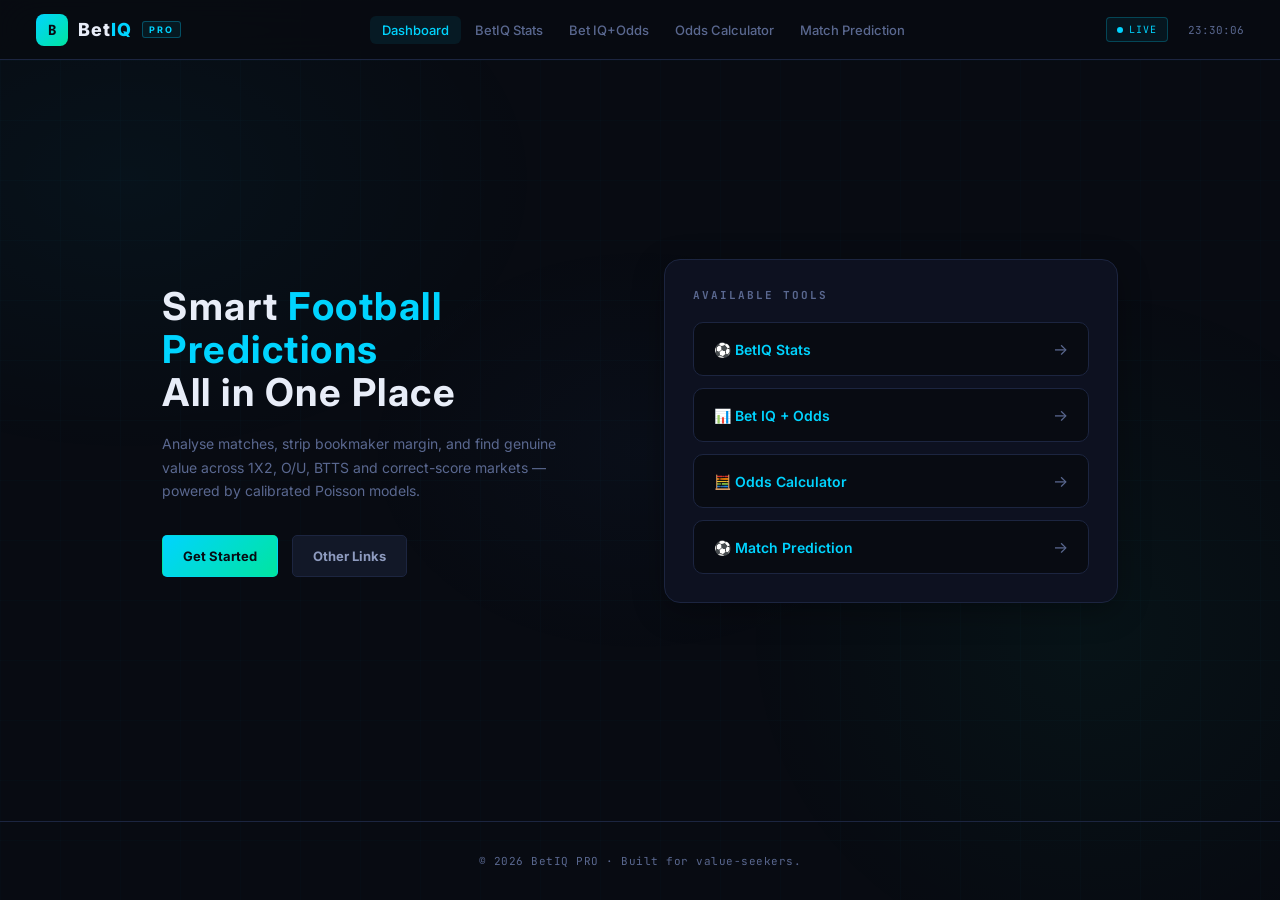
==== commit 4633a0ae: "Add files via upload" ====
--- a/index.html
+++ b/index.html
@@ -1,2475 +1,63 @@
 <!DOCTYPE html>
 <html lang="en">
 <head>
-    <meta charset="UTF-8">
-    <meta name="viewport" content="width=device-width, initial-scale=1.0">
-    <title>BetIQ Ultra v2</title>
-    <link href="https://fonts.googleapis.com/css2?family=Poppins:wght@300;400;500;600;700&family=JetBrains+Mono:wght@400;700&display=swap" rel="stylesheet">
-    <style>
-        :root {
-            --bg: #080b11;
-            --surface: #0e1220;
-            --surface2: #131828;
-            --surface3: #192035;
-            --border: #1c2540;
-            --border2: #243060;
-            --accent: #00e5a0;
-            --accent2: #f5c842;
-            --accent3: #e05252;
-            --accent4: #4f8ef7;
-            --text: #e8eaf0;
-            --muted: #6b7494;
-            --muted2: #8891b0;
-            --win: #00e5a0;
-            --draw: #f5c842;
-            --lose: #e05252;
-            --over: #4f8ef7;
-            --under: #a78bfa;
-            --gold: #f5c842;
-            --silver: #9aa5c4;
-            --bronze: #d97b4a;
-            --sharp: #f97316;
-            --radius: 10px;
-            --radius-sm: 6px;
-        }
-        *,*::before,*::after { box-sizing: border-box; margin: 0; padding: 0; }
-        html { scroll-behavior: smooth; }
-        body {
-            font-family: 'Poppins', sans-serif;
-            background: var(--bg);
-            color: var(--text);
-            min-height: 100vh;
-            overflow-x: hidden;
-            -webkit-font-smoothing: antialiased;
-        }
-        body::before {
-            content: '';
-            position: fixed;
-            inset: 0;
-            background-image: linear-gradient(rgba(0,229,160,0.025) 1px, transparent 1px),
-                              linear-gradient(90deg, rgba(0,229,160,0.025) 1px, transparent 1px);
-            background-size: 44px 44px;
-            pointer-events: none;
-            z-index: 0;
-        }
-        body::after {
-            content: '';
-            position: fixed;
-            top: -200px; left: -200px;
-            width: 600px; height: 600px;
-            border-radius: 50%;
-            background: radial-gradient(circle, rgba(0,229,160,0.04) 0%, transparent 70%);
-            pointer-events: none;
-            z-index: 0;
-        }
-        .app { position: relative; z-index: 1; }
-        a { text-decoration: none; color: inherit; }
-        header {
-            display: flex;
-            align-items: center;
-            justify-content: space-between;
-            padding: 16px 32px;
-            border-bottom: 1px solid var(--border);
-            background: rgba(8,11,17,0.94);
-            backdrop-filter: blur(16px);
-            position: sticky;
-            top: 0;
-            z-index: 100;
-            gap: 16px;
-        }
-        .logo { font-size: 26px; font-weight: 700; letter-spacing: 3px; color: var(--accent); text-shadow: 0 0 24px rgba(0,229,160,0.35); flex-shrink: 0; }
-        .logo span { color: var(--text); }
-        .logo sup { font-size: 11px; color: var(--accent2); letter-spacing: 1px; vertical-align: super; }
-        .navbar { display: flex; align-items: center; flex-wrap: wrap; gap: 2px; }
-        .navbar a { color: var(--muted); text-decoration: none; font-size: 13px; font-weight: 500; padding: 6px 12px; border-radius: 6px; transition: color 0.2s, background 0.2s; }
-        .navbar a:hover { color: var(--text); background: var(--surface2); }
-        .navbar a.active { color: var(--accent); background: rgba(0,229,160,0.08); }
-        .header-right { display: flex; align-items: center; gap: 14px; flex-shrink: 0; }
-        .live-badge { display: flex; align-items: center; gap: 6px; font-family: 'JetBrains Mono', monospace; font-size: 10px; letter-spacing: 1px; color: var(--accent); border: 1px solid rgba(0,229,160,0.25); padding: 5px 10px; border-radius: 4px; background: rgba(0,229,160,0.06); white-space: nowrap; }
-        .live-dot { width: 6px; height: 6px; border-radius: 50%; background: var(--accent); animation: pulse 1.6s ease-in-out infinite; flex-shrink: 0; }
-        @keyframes pulse { 0%,100%{opacity:1;transform:scale(1);box-shadow:0 0 0 0 rgba(0,229,160,0.4)} 50%{opacity:0.6;transform:scale(0.85);box-shadow:0 0 0 4px rgba(0,229,160,0)} }
-        #clockDisplay { font-size: 12px; color: var(--muted); font-family: 'JetBrains Mono', monospace; white-space: nowrap; min-width: 72px; text-align: right; }
-        .main { max-width: 960px; margin: 0 auto; padding: 28px 32px; }
-        .content { display: flex; flex-direction: column; gap: 24px; }
-        .panel { background: var(--surface); border: 1px solid var(--border); border-radius: 12px; overflow: hidden; }
-        .panel-header { padding: 14px 20px; border-bottom: 1px solid var(--border); display: flex; align-items: center; justify-content: space-between; background: var(--surface2); gap: 12px; }
-        .panel-title { font-size: 15px; font-weight: 600; letter-spacing: 1px; color: var(--text); display: flex; align-items: center; gap: 8px; }
-        .panel-sub { font-size: 11px; color: var(--muted); font-family: 'JetBrains Mono', monospace; white-space: nowrap; }
-        .panel-body { padding: 20px; }
-        .slabel { font-family: 'JetBrains Mono', monospace; font-size: 10px; letter-spacing: 2px; color: var(--muted); text-transform: uppercase; margin-bottom: 10px; font-weight: 700; }
-        .field label { display: block; font-size: 11px; font-weight: 600; color: var(--muted2); margin-bottom: 5px; letter-spacing: 0.03em; }
-        .field input, .field select { width: 100%; height: 42px; background: var(--bg); border: 1px solid var(--border); border-radius: var(--radius-sm); color: var(--text); font-size: 14px; font-family: 'Poppins', sans-serif; padding: 0 12px; outline: none; transition: border-color 0.15s, box-shadow 0.15s; -moz-appearance: textfield; }
-        .field input[type=number]::-webkit-inner-spin-button,
-        .field input[type=number]::-webkit-outer-spin-button { -webkit-appearance: none; appearance: none; }
-        input[type=number] { -moz-appearance: textfield; }
-        .field input::placeholder { color: var(--muted); opacity: 0.55; }
-        .field input:focus, .field select:focus { border-color: var(--accent); box-shadow: 0 0 0 3px rgba(0,229,160,0.10); }
-        .field input.err { border-color: var(--lose) !important; box-shadow: 0 0 0 2px rgba(224,82,82,0.12); }
-        .field input.valid { border-color: rgba(0,229,160,0.35); }
-        .field select { cursor: pointer; appearance: none; -webkit-appearance: none; background-image: url("data:image/svg+xml,%3Csvg xmlns='http://www.w3.org/2000/svg' width='12' height='8' viewBox='0 0 12 8'%3E%3Cpath fill='%236b7494' d='M1 1l5 5 5-5'/%3E%3C/svg%3E"); background-repeat: no-repeat; background-position: right 12px center; padding-right: 32px; }
-        .field select option { background: var(--surface2); color: var(--text); }
-        .grid3 { display: grid; grid-template-columns: 1fr 1fr 1fr; gap: 12px; }
-        .grid2 { display: grid; grid-template-columns: 1fr 1fr; gap: 12px; }
-        .grid4 { display: grid; grid-template-columns: 1fr 1fr 1fr 1fr; gap: 12px; }
-        .btn { display: inline-flex; align-items: center; justify-content: center; gap: 8px; height: 42px; padding: 0 20px; border-radius: var(--radius-sm); border: 1px solid var(--border); cursor: pointer; font-family: 'Poppins', sans-serif; font-size: 14px; font-weight: 600; transition: all 0.2s; white-space: nowrap; }
-        .btn-primary { background: var(--accent); border-color: var(--accent); color: #080b11; }
-        .btn-primary:hover { background: #00cc8e; transform: translateY(-1px); box-shadow: 0 4px 16px rgba(0,229,160,0.22); }
-        .btn-primary:disabled { background: var(--muted); border-color: var(--muted); cursor: not-allowed; transform: none; box-shadow: none; }
-        .btn-secondary { background: var(--surface2); border-color: var(--border); color: var(--text); }
-        .btn-secondary:hover { background: var(--surface3); border-color: var(--border2); }
-        .btn-group { display: flex; gap: 12px; flex-wrap: wrap; }
-        .btn-group .btn { flex: 1; min-width: 160px; }
-        .err-box { display: none; background: rgba(224,82,82,0.08); border: 1px solid rgba(224,82,82,0.3); border-radius: var(--radius-sm); padding: 10px 14px; font-size: 13px; color: var(--lose); margin-top: 12px; }
-        .err-box.show { display: block; }
-        .metric-grid { display: grid; grid-template-columns: repeat(3,1fr); gap: 10px; margin-bottom: 16px; }
-        .metric { background: var(--bg); border: 1px solid var(--border); border-radius: var(--radius); padding: 14px 12px; text-align: center; transition: border-color 0.2s; }
-        .metric .mlabel { font-size: 10px; color: var(--muted); margin-bottom: 7px; font-weight: 600; letter-spacing: 0.8px; text-transform: uppercase; font-family: 'JetBrains Mono', monospace; }
-        .metric .mval { font-size: 24px; font-weight: 700; color: var(--accent); font-family: 'JetBrains Mono', monospace; line-height: 1; }
-        .metric .msub { font-size: 11px; color: var(--muted); margin-top: 5px; }
-        .tabs { display: flex; gap: 4px; background: var(--bg); padding: 4px; border-radius: 8px; border: 1px solid var(--border); margin-bottom: 20px; flex-wrap: wrap; }
-        .tab-btn { flex: 1; padding: 8px 10px; background: transparent; border: 1px solid transparent; color: var(--muted); cursor: pointer; border-radius: 5px; font-family: 'Poppins', sans-serif; font-size: 12px; font-weight: 600; transition: all 0.2s; white-space: nowrap; min-width: max-content; }
-        .tab-btn.active { background: var(--surface2); color: var(--accent); border-color: var(--border); box-shadow: 0 1px 4px rgba(0,0,0,0.3); }
-        .tab-content { display: none; }
-        .tab-content.active { display: block; }
-        .rcard { background: var(--bg); border: 1px solid var(--border); border-radius: var(--radius); padding: 14px 16px; margin-bottom: 12px; }
-        .rcard-title { font-size: 10px; font-weight: 700; color: var(--muted); letter-spacing: 0.1em; text-transform: uppercase; font-family: 'JetBrains Mono', monospace; margin-bottom: 12px; }
-        .cs-item { background: var(--surface2); border: 1px solid var(--border); border-radius: 8px; padding: 10px 8px; text-align: center; }
-        .cs-score { font-size: 18px; font-weight: 700; font-family: 'JetBrains Mono', monospace; color: var(--text); }
-        .cs-prob { font-size: 11px; color: var(--muted); margin-top: 3px; }
-        .value-bet-card { background: var(--surface2); border: 1px solid rgba(0,229,160,0.18); border-radius: var(--radius); padding: 14px 16px; margin-bottom: 10px; display: flex; align-items: center; gap: 14px; }
-        .vb-badge { font-size: 10px; font-weight: 700; padding: 3px 9px; border-radius: 4px; letter-spacing: 0.5px; white-space: nowrap; font-family: 'JetBrains Mono', monospace; }
-        .vb-badge.high { background: rgba(0,229,160,0.12); color: var(--win); border: 1px solid rgba(0,229,160,0.3); }
-        .vb-badge.medium { background: rgba(245,200,66,0.10); color: var(--draw); border: 1px solid rgba(245,200,66,0.3); }
-        .vb-badge.low { background: rgba(107,116,148,0.10); color: var(--muted2); border: 1px solid rgba(107,116,148,0.25); }
-        .vb-info { flex: 1; min-width: 0; }
-        .vb-market { font-size: 14px; font-weight: 600; color: var(--text); }
-        .vb-detail { font-size: 11px; color: var(--muted); margin-top: 3px; }
-        .vb-edge { text-align: right; flex-shrink: 0; }
-        .vb-edge-val { font-size: 16px; font-weight: 700; color: var(--accent); font-family: 'JetBrains Mono', monospace; }
-        .vb-edge-label { font-size: 10px; color: var(--muted); }
-        .badge { display: inline-block; font-size: 10px; font-weight: 700; padding: 2px 8px; border-radius: 20px; letter-spacing: 0.05em; text-transform: uppercase; font-family: 'JetBrains Mono', monospace; white-space: nowrap; }
-        .badge.value { background: rgba(0,229,160,0.1); color: var(--win); border: 1px solid rgba(0,229,160,0.3); }
-        .badge.fair { background: rgba(107,116,148,0.1); color: var(--muted); border: 1px solid rgba(107,116,148,0.3); }
-        .badge.over { background: rgba(224,82,82,0.1); color: var(--lose); border: 1px solid rgba(224,82,82,0.3); }
-        .note { font-size: 11px; color: var(--muted); margin-top: 12px; line-height: 1.75; padding: 12px 14px; border: 1px solid var(--border); border-radius: var(--radius-sm); background: var(--bg); }
-        .mp-row { display: flex; gap: 8px; align-items: center; margin-bottom: 6px; }
-        .mp-row select { width: 78px; flex-shrink: 0; height: 36px; font-size: 12px; padding: 0 8px; }
-        .mp-row input[type=text] { flex: 1; height: 36px; font-size: 13px; }
-        .match-results { background: var(--bg); border: 1px solid var(--border); border-radius: var(--radius-sm); padding: 16px; }
-        .match-results-title { font-weight: 600; margin-bottom: 8px; }
-        .match-results-home .match-results-title { color: var(--accent); }
-        .match-results-away .match-results-title { color: var(--accent4); }
-        .markets-table { width: 100%; border-collapse: collapse; font-size: 12px; }
-        .markets-table th, .markets-table td { padding: 10px 8px; text-align: center; border-bottom: 1px solid var(--border); }
-        .markets-table th { font-size: 10px; font-weight: 700; color: var(--muted); text-transform: uppercase; letter-spacing: 0.5px; font-family: 'JetBrains Mono', monospace; background: var(--surface2); }
-        .markets-table td { color: var(--text); }
-        .markets-table tr:hover td { background: var(--surface2); }
-        .signal { display: inline-block; font-size: 9px; font-weight: 700; padding: 3px 6px; border-radius: 4px; text-transform: uppercase; letter-spacing: 0.5px; }
-        .signal.over { background: rgba(79,142,247,0.15); color: var(--over); }
-        .signal.under { background: rgba(167,139,250,0.15); color: var(--under); }
-        .signal.even { background: rgba(107,116,148,0.15); color: var(--muted); }
-        .signal.home { background: rgba(0,229,160,0.15); color: var(--win); }
-        .signal.away { background: rgba(224,82,82,0.15); color: var(--lose); }
-        .signal.fair { background: rgba(107,116,148,0.15); color: var(--muted); }
-        .ah-table { width: 100%; border-collapse: collapse; font-size: 12px; }
-        .ah-table th, .ah-table td { padding: 10px 8px; text-align: center; border-bottom: 1px solid var(--border); }
-        .ah-table th { font-size: 10px; font-weight: 700; color: var(--muted); text-transform: uppercase; letter-spacing: 0.5px; font-family: 'JetBrains Mono', monospace; background: var(--surface2); }
-        .ah-table td { color: var(--text); }
-        .ah-table tr:hover td { background: var(--surface2); }
-        .top-scores-mini { display: grid; grid-template-columns: repeat(4,1fr); gap: 8px; margin-top: 4px; }
-        .top-scores-mini .cs-item { border-color: rgba(245,200,66,0.35); background: rgba(245,200,66,0.04); }
-        .expandable { margin-bottom: 12px; }
-        .expandable-header { display: flex; align-items: center; justify-content: space-between; padding: 10px 14px; background: var(--surface2); border: 1px solid var(--border); border-radius: var(--radius-sm); cursor: pointer; transition: all 0.2s; }
-        .expandable-header:hover { border-color: var(--border2); }
-        .expandable-header .slabel { margin-bottom: 0; }
-        .expandable-content { display: none; padding-top: 12px; }
-        .expandable.active .expandable-content { display: block; }
-        footer { text-align: center; padding: 32px; color: var(--muted); font-size: 12px; border-top: 1px solid var(--border); margin-top: 20px; }
-        .animated { animation: fadeSlideIn 0.35s ease both; }
-        @keyframes fadeSlideIn { from{opacity:0;transform:translateY(12px)} to{opacity:1;transform:translateY(0)} }
-        .status-msg { font-size: 12px; font-weight: 600; padding: 8px 12px; border-radius: var(--radius-sm); letter-spacing: 0.03em; }
-        .status-msg.success { background: rgba(0,229,160,0.08); color: var(--win); border: 1px solid rgba(0,229,160,0.25); }
-        .edge-signal { display: inline-block; font-size: 9px; font-weight: 700; padding: 2px 7px; border-radius: 4px; text-transform: uppercase; letter-spacing: 0.6px; margin-top: 4px; font-family: 'JetBrains Mono', monospace; white-space: nowrap; }
-        .edge-signal.value { background: rgba(0,229,160,0.12); color: var(--win); border: 1px solid rgba(0,229,160,0.3); }
-        .edge-signal.fair { background: rgba(107,116,148,0.1); color: var(--muted); border: 1px solid rgba(107,116,148,0.25); }
-        .edge-signal.overpriced { background: rgba(224,82,82,0.1); color: var(--lose); border: 1px solid rgba(224,82,82,0.25); }
-        .margin-bar { display: flex; align-items: center; gap: 10px; margin-top: 10px; padding: 8px 12px; background: var(--bg); border: 1px solid var(--border); border-radius: var(--radius-sm); font-size: 11px; font-family: 'JetBrains Mono', monospace; }
-        .margin-label { color: var(--muted); flex-shrink: 0; }
-        .margin-value { font-weight: 700; font-size: 13px; }
-        .margin-value.good { color: var(--win); }
-        .margin-value.ok { color: var(--draw); }
-        .margin-value.bad { color: var(--lose); }
-        .margin-track { flex: 1; height: 5px; background: var(--border); border-radius: 3px; overflow: hidden; }
-        .margin-fill { height: 100%; border-radius: 3px; transition: width 0.4s ease; }
-        .margin-desc { color: var(--muted); font-size: 10px; flex-shrink: 0; }
-
-        /* ---- Sharp Money Alert ---- */
-        .sharp-alert { display: flex; align-items: center; gap: 8px; padding: 8px 12px; border-radius: var(--radius-sm); font-size: 11px; font-family: 'JetBrains Mono', monospace; font-weight: 700; margin-top: 8px; }
-        .sharp-alert.steam { background: rgba(249,115,22,0.1); border: 1px solid rgba(249,115,22,0.35); color: var(--sharp); }
-        .sharp-alert.reverse { background: rgba(224,82,82,0.08); border: 1px solid rgba(224,82,82,0.3); color: var(--lose); }
-        .sharp-alert.confirm { background: rgba(0,229,160,0.08); border: 1px solid rgba(0,229,160,0.25); color: var(--win); }
-
-        /* ---- Score Heatmap ---- */
-        .heatmap-grid { display: grid; gap: 2px; }
-        .heatmap-cell { border-radius: 3px; display: flex; align-items: center; justify-content: center; font-size: 9px; font-family: 'JetBrains Mono', monospace; font-weight: 700; cursor: pointer; transition: transform 0.1s; }
-        .heatmap-cell:hover { transform: scale(1.15); z-index: 1; }
-        .heatmap-axis { font-size: 9px; font-family: 'JetBrains Mono', monospace; color: var(--muted); text-align: center; }
-
-        /* ---- Kelly Staking Table ---- */
-        .kelly-table { width: 100%; border-collapse: collapse; font-size: 12px; }
-        .kelly-table th, .kelly-table td { padding: 9px 8px; text-align: center; border-bottom: 1px solid var(--border); }
-        .kelly-table th { font-size: 10px; font-weight: 700; color: var(--muted); text-transform: uppercase; letter-spacing: 0.5px; font-family: 'JetBrains Mono', monospace; background: var(--surface2); }
-        .kelly-table td { color: var(--text); font-family: 'JetBrains Mono', monospace; }
-        .kelly-table tr:hover td { background: var(--surface2); }
-
-        /* ---- Overround breakdown ---- */
-        .vig-row { display: flex; align-items: center; gap: 10px; padding: 8px 0; border-bottom: 1px solid var(--border); }
-        .vig-row:last-child { border-bottom: none; }
-        .vig-label { font-size: 11px; font-weight: 600; color: var(--muted2); min-width: 80px; }
-        .vig-track { flex: 1; height: 4px; background: var(--border); border-radius: 2px; overflow: hidden; }
-        .vig-fill { height: 100%; border-radius: 2px; }
-        .vig-val { font-size: 11px; font-family: 'JetBrains Mono', monospace; font-weight: 700; min-width: 48px; text-align: right; }
-        .vig-desc { font-size: 10px; color: var(--muted); min-width: 70px; text-align: right; }
-
-        /* ---- Pro Analysis ---- */
-        .pro-pick { background: var(--bg); border: 1px solid var(--border); border-radius: 12px; padding: 18px 20px; margin-bottom: 14px; position: relative; overflow: hidden; }
-        .pro-pick::before { content: ''; position: absolute; top: 0; left: 0; right: 0; height: 3px; }
-        .pro-pick.rank-1::before { background: linear-gradient(90deg, var(--gold), #f0a84e); }
-        .pro-pick.rank-2::before { background: linear-gradient(90deg, var(--silver), #c5cfe0); }
-        .pro-pick.rank-3::before { background: linear-gradient(90deg, var(--bronze), #e8a06a); }
-        .pro-pick-header { display: flex; align-items: center; gap: 12px; margin-bottom: 12px; }
-        .pro-rank-badge { width: 34px; height: 34px; border-radius: 50%; display: flex; align-items: center; justify-content: center; font-size: 14px; font-weight: 800; font-family: 'JetBrains Mono', monospace; flex-shrink: 0; }
-        .pro-rank-badge.rank-1 { background: rgba(245,200,66,0.15); color: var(--gold); border: 1px solid rgba(245,200,66,0.35); }
-        .pro-rank-badge.rank-2 { background: rgba(154,165,196,0.15); color: var(--silver); border: 1px solid rgba(154,165,196,0.35); }
-        .pro-rank-badge.rank-3 { background: rgba(217,123,74,0.15); color: var(--bronze); border: 1px solid rgba(217,123,74,0.35); }
-        .pro-pick-title { flex: 1; }
-        .pro-pick-market { font-size: 15px; font-weight: 700; color: var(--text); }
-        .pro-pick-category { font-size: 10px; font-weight: 700; color: var(--muted); font-family: 'JetBrains Mono', monospace; letter-spacing: 1px; text-transform: uppercase; margin-top: 2px; }
-        .pro-pick-odds { text-align: right; flex-shrink: 0; }
-        .pro-pick-odds-val { font-size: 22px; font-weight: 800; font-family: 'JetBrains Mono', monospace; color: var(--accent); }
-        .pro-pick-odds-label { font-size: 10px; color: var(--muted); }
-        .pro-stats-row { display: flex; gap: 8px; flex-wrap: wrap; margin-bottom: 10px; }
-        .pro-stat { background: var(--surface2); border: 1px solid var(--border); border-radius: 6px; padding: 6px 10px; font-size: 11px; font-family: 'JetBrains Mono', monospace; color: var(--muted2); }
-        .pro-stat span { color: var(--text); font-weight: 700; }
-        .pro-reasoning { font-size: 12px; color: var(--muted2); line-height: 1.7; border-top: 1px solid var(--border); padding-top: 10px; margin-top: 4px; }
-        .pro-confidence-bar { display: flex; align-items: center; gap: 8px; margin-top: 10px; }
-        .pro-confidence-label { font-size: 10px; font-weight: 700; color: var(--muted); font-family: 'JetBrains Mono', monospace; flex-shrink: 0; width: 70px; }
-        .pro-confidence-track { flex: 1; height: 6px; background: var(--border); border-radius: 3px; overflow: hidden; }
-        .pro-confidence-fill { height: 100%; border-radius: 3px; }
-        .pro-confidence-pct { font-size: 11px; font-weight: 700; font-family: 'JetBrains Mono', monospace; flex-shrink: 0; width: 36px; text-align: right; }
-        .pro-summary-box { background: rgba(0,229,160,0.04); border: 1px solid rgba(0,229,160,0.18); border-radius: 10px; padding: 14px 18px; margin-bottom: 18px; font-size: 12px; color: var(--muted2); line-height: 1.7; }
-        .pro-summary-box strong { color: var(--accent); }
-        .pro-killer { background: rgba(224,82,82,0.06); border: 1px solid rgba(224,82,82,0.2); border-radius: 6px; padding: 7px 12px; margin-top: 8px; font-size: 11px; color: var(--lose); }
-        .pro-killer strong { color: var(--lose); }
-        .pro-loading { text-align: center; padding: 40px 20px; }
-        .pro-loading-spinner { width: 36px; height: 36px; border: 3px solid var(--border); border-top-color: var(--accent); border-radius: 50%; animation: spin 0.8s linear infinite; margin: 0 auto 14px; }
-        @keyframes spin { to { transform: rotate(360deg); } }
-        .pro-error { background: rgba(224,82,82,0.07); border: 1px solid rgba(224,82,82,0.25); border-radius: 8px; padding: 16px 18px; font-size: 12px; color: var(--lose); margin: 12px 0; }
-        .tab-btn.pro-tab-highlight { background: rgba(245,200,66,0.08) !important; color: var(--accent2) !important; border-color: rgba(245,200,66,0.25) !important; }
-        .kbd-hint { font-size: 10px; color: var(--muted); font-family: 'JetBrains Mono', monospace; display: flex; align-items: center; gap: 4px; }
-        .kbd { background: var(--surface3); border: 1px solid var(--border2); border-radius: 3px; padding: 1px 5px; font-size: 10px; color: var(--muted2); }
-        .nav-toggle { display: none; background: none; border: 1px solid var(--border); border-radius: var(--radius-sm); color: var(--muted2); cursor: pointer; padding: 6px 10px; font-size: 16px; line-height: 1; flex-shrink: 0; }
-        .nav-toggle:hover { border-color: var(--border2); color: var(--text); }
-
-        /* ---- Cross-market discrepancy alert ---- */
-        .discrepancy-alert { padding: 10px 14px; border-radius: var(--radius-sm); font-size: 11px; font-family: 'JetBrains Mono', monospace; margin-bottom: 10px; }
-        .discrepancy-alert.warn { background: rgba(249,115,22,0.08); border: 1px solid rgba(249,115,22,0.3); color: var(--sharp); }
-        .discrepancy-alert.ok { background: rgba(107,116,148,0.08); border: 1px solid rgba(107,116,148,0.25); color: var(--muted2); }
-
-        /* ---- xG confidence band ---- */
-        .xg-band { display: flex; gap: 6px; align-items: center; flex-wrap: wrap; }
-        .xg-band-item { font-size: 10px; font-family: 'JetBrains Mono', monospace; padding: 3px 8px; border-radius: 4px; }
-        .xg-band-item.low { background: rgba(167,139,250,0.1); color: var(--under); border: 1px solid rgba(167,139,250,0.25); }
-        .xg-band-item.mid { background: rgba(0,229,160,0.1); color: var(--win); border: 1px solid rgba(0,229,160,0.25); }
-        .xg-band-item.high { background: rgba(79,142,247,0.1); color: var(--over); border: 1px solid rgba(79,142,247,0.25); }
-
-        /* ============================================================
-           RESPONSIVE — Mobile / Tablet / Desktop
-           Breakpoints:
-             xs mobile  : ≤ 480px
-             sm mobile  : ≤ 600px
-             md tablet  : ≤ 840px
-             lg desktop : > 840px
-        ============================================================ */
-
-        /* --- Tablet (≤ 840px) --- */
-        @media (max-width: 840px) {
-            .main { padding: 20px 20px; }
-            .panel-header { flex-wrap: wrap; gap: 8px; }
-            .panel-sub { font-size: 10px; }
-            .metric-grid { grid-template-columns: repeat(3, 1fr); }
-            .pro-stats-row { gap: 6px; }
-            .pro-stat { font-size: 10px; padding: 5px 8px; }
-            .tabs { gap: 3px; }
-            .tab-btn { font-size: 11px; padding: 7px 8px; }
-            .markets-table th, .markets-table td,
-            .ah-table th, .ah-table td,
-            .kelly-table th, .kelly-table td { padding: 8px 6px; font-size: 11px; }
-            .value-bet-card { flex-wrap: wrap; gap: 10px; }
-            .vb-edge { width: 100%; display: flex; align-items: center; gap: 8px; }
-            .vb-edge-val { font-size: 14px; }
-        }
-
-        /* --- Small mobile (≤ 600px) --- */
-        @media (max-width: 600px) {
-            .main { padding: 14px 12px; }
-            header { padding: 10px 14px; gap: 8px; }
-            .logo { font-size: 22px; }
-            .nav-toggle { display: flex; align-items: center; }
-            .navbar { display: none; order: 4; width: 100%; margin-top: 4px; flex-wrap: wrap; background: var(--surface2); border-radius: var(--radius-sm); padding: 6px; border: 1px solid var(--border); }
-            .navbar.open { display: flex; }
-            .navbar a { font-size: 12px; padding: 5px 10px; }
-            .live-badge { font-size: 9px; padding: 4px 8px; }
-            #clockDisplay { font-size: 11px; min-width: 60px; }
-
-            /* Grids */
-            .grid3, .grid4 { grid-template-columns: 1fr 1fr; gap: 10px; }
-            .grid2 { grid-template-columns: 1fr 1fr; gap: 10px; }
-            .metric-grid { grid-template-columns: 1fr 1fr; gap: 8px; }
-
-            /* Odds input grids — always stay 3 columns on mobile */
-            .grid3-odds { grid-template-columns: 1fr 1fr 1fr !important; gap: 7px !important; }
-            .grid3-odds .field input,
-            .grid3-odds .field select { font-size: 12px; padding: 0 7px; }
-            .grid3-odds .field label { font-size: 9px; }
-
-            /* Panel */
-            .panel-header { padding: 12px 14px; }
-            .panel-title { font-size: 13px; }
-            .panel-body { padding: 14px 12px; }
-
-            /* Inputs */
-            .field input, .field select { height: 40px; font-size: 13px; }
-            .field label { font-size: 10px; }
-            .slabel { font-size: 9px; }
-
-            /* Buttons */
-            .btn { height: 40px; font-size: 13px; padding: 0 14px; }
-            .btn-group { flex-direction: column; gap: 8px; }
-            .btn-group .btn { width: 100%; }
-
-            /* Tabs — horizontal scroll on mobile */
-            .tabs { flex-wrap: nowrap; overflow-x: auto; -webkit-overflow-scrolling: touch; padding: 4px; gap: 3px; scrollbar-width: none; }
-            .tabs::-webkit-scrollbar { display: none; }
-            .tab-btn { flex-shrink: 0; font-size: 11px; padding: 7px 10px; white-space: nowrap; }
-
-            /* Metrics */
-            .metric { padding: 10px 8px; }
-            .metric .mval { font-size: 20px; }
-            .metric .mlabel { font-size: 9px; }
-            .metric .msub { font-size: 10px; }
-
-            /* Tables — horizontal scroll */
-            .rcard { padding: 10px 10px; overflow-x: auto; }
-            .markets-table, .ah-table, .kelly-table { min-width: 480px; }
-
-            /* Pro picks */
-            .pro-pick { padding: 14px 12px; }
-            .pro-pick-market { font-size: 13px; }
-            .pro-pick-odds-val { font-size: 18px; }
-            .pro-stats-row { display: grid; grid-template-columns: 1fr 1fr; gap: 6px; }
-            .pro-stat { font-size: 10px; }
-            .pro-summary-box { font-size: 11px; padding: 10px 12px; }
-            .pro-reasoning { font-size: 11px; }
-            .pro-killer { font-size: 10px; }
-
-            /* Value bets */
-            .value-bet-card { padding: 10px 12px; }
-            .vb-market { font-size: 13px; }
-            .vb-detail { font-size: 10px; }
-
-            /* Kelly table */
-            .kelly-table { min-width: 520px; }
-
-            /* Heatmap */
-            .heatmap-cell { width: 32px !important; height: 32px !important; font-size: 8px !important; }
-            .heatmap-axis { font-size: 8px; }
-
-            /* Correct scores grid */
-            .top-scores-mini { grid-template-columns: repeat(4, 1fr) !important; }
-
-            /* xG band */
-            .xg-band { gap: 4px; }
-            .xg-band-item { font-size: 9px; padding: 2px 6px; }
-
-            /* Vig rows */
-            .vig-row { flex-wrap: wrap; gap: 4px; }
-            .vig-desc { min-width: auto; }
-
-            /* Sharp alert */
-            .sharp-alert { font-size: 10px; padding: 6px 10px; }
-            .discrepancy-alert { font-size: 10px; padding: 8px 10px; }
-
-            /* margin bar */
-            .margin-bar { flex-wrap: wrap; gap: 6px; font-size: 10px; }
-            .margin-desc { min-width: auto; }
-
-            /* note */
-            .note { font-size: 10px; padding: 10px 12px; line-height: 1.7; }
-
-            /* kbd hint — hide on mobile, saves space */
-            .kbd-hint { display: none; }
-        }
-
-        /* --- Extra-small mobile (≤ 420px) --- */
-        @media (max-width: 420px) {
-            .main { padding: 10px 8px; }
-            header { padding: 8px 10px; }
-            .logo { font-size: 19px; }
-            .grid3, .grid4, .grid2 { grid-template-columns: 1fr; gap: 8px; }
-            .grid3-odds { grid-template-columns: 1fr 1fr 1fr !important; gap: 5px !important; }
-            .grid3-odds .field input,
-            .grid3-odds .field select { font-size: 11px; padding: 0 5px; height: 38px; }
-            .grid3-odds .field label { font-size: 8px; }
-            .metric-grid { grid-template-columns: 1fr 1fr; gap: 7px; }
-            .field input, .field select { height: 38px; font-size: 12px; }
-            .metric .mval { font-size: 18px; }
-            .panel-body { padding: 10px 8px; }
-            .panel-header { padding: 10px 10px; }
-            .panel-title { font-size: 12px; gap: 5px; }
-            .panel-sub { display: none; }
-            .btn { height: 38px; font-size: 12px; }
-            .tab-btn { font-size: 10px; padding: 6px 8px; }
-            .pro-pick-header { flex-wrap: wrap; }
-            .pro-pick-odds { width: 100%; display: flex; align-items: center; gap: 10px; justify-content: flex-start; margin-top: 4px; }
-            .pro-pick-odds-val { font-size: 16px; }
-            .top-scores-mini { grid-template-columns: repeat(4, 1fr) !important; gap: 5px; }
-            .cs-score { font-size: 14px; }
-            .cs-prob { font-size: 10px; }
-            .heatmap-cell { width: 28px !important; height: 28px !important; font-size: 7px !important; }
-            #clockDisplay { display: none; }
-        }
-    </style>
+  <meta charset="UTF-8">
+  <meta name="viewport" content="width=device-width, initial-scale=1.0">
+  <title>BetIQ - Dashboard</title>
+  <link href="https://fonts.googleapis.com/css2?family=Inter:wght@400;500;600;700;800&family=JetBrains+Mono:wght@400;500;600;700&display=swap" rel="stylesheet">
+  <link rel="stylesheet" href="styles.css">
 </head>
 <body>
 <div class="app">
-    <header>
-        <a href="index.html" class="logo">Bet<span>IQ</span><sup>v2</sup></a>
-        <nav class="navbar" id="mainNav">
-            <a href="index.html" class="active">Ultra Predictor</a>
-        </nav>
-        <button class="nav-toggle" id="navToggle" onclick="document.getElementById('mainNav').classList.toggle('open')" aria-label="Toggle navigation">☰</button>
-        <div class="header-right">
-            <div class="live-badge"><div class="live-dot"></div>LIVE</div>
-            <div id="clockDisplay"></div>
+
+  <div id="header"></div>
+
+<div class="app-body">
+<main class="main">
+  <section class="hero">
+    <div class="hero-text">
+      <h1>Smart <span>Football Predictions</span><br>All in One Place</h1>
+      <p>Analyse matches, strip bookmaker margin, and find genuine value across 1X2, O/U, BTTS and correct-score markets — powered by calibrated Poisson models.</p>
+      <div class="buttons">
+        <a href="#tools" class="btn btn-primary">Get Started</a>
+        <a href="other-links.html" class="btn btn-secondary">Other Links</a>
+      </div>
+    </div>
+
+    <div class="hero-card" id="tools">
+      <div class="hero-card-title">Available Tools</div>
+      <div class="link-grid">
+        <div class="link-item" onclick="goTo('betiq-stats.html')">
+          <span class="link-item-label">⚽ BetIQ Stats</span>
+          <span>→</span>
         </div>
-    </header>
-
-    <main class="main">
-        <div class="content">
-            <div class="panel">
-                <div class="panel-header">
-                    <div class="panel-title"><span>🧬</span> BetIQ Ultra v2 — Expert Odds Compiler</div>
-                    <div class="panel-sub">Margin-stripped · Sharp money · Cross-market consistency</div>
-                </div>
-                <div class="panel-body">
-                    <!-- 1X2 + Opening Odds -->
-                    <div class="slabel">📊 Bookmaker Odds (1X2)</div>
-                    <div style="font-size:10px;font-weight:700;color:var(--muted2);letter-spacing:1.5px;text-transform:uppercase;margin-bottom:7px;font-family:'JetBrains Mono',monospace">Current 1X2 Odds</div>
-                    <div class="grid3 grid3-odds" style="margin-bottom:10px">
-                        <div class="field"><label>Home Win (1)</label><input type="number" id="oddsHome" step="0.01" min="1.01" placeholder="2.10"></div>
-                        <div class="field"><label>Draw (X)</label><input type="number" id="oddsDraw" step="0.01" min="1.01" placeholder="3.40"></div>
-                        <div class="field"><label>Away Win (2)</label><input type="number" id="oddsAway" step="0.01" min="1.01" placeholder="3.20"></div>
-                    </div>
-                    <div id="marginDisplay" style="display:none;margin-bottom:8px"></div>
-
-
-
-                    <!-- Asian Handicap -->
-                    <div style="font-size:10px;font-weight:700;color:var(--muted2);letter-spacing:1.5px;text-transform:uppercase;margin-bottom:7px;margin-top:16px;font-family:'JetBrains Mono',monospace">Asian Handicap <span style="color:var(--muted);font-weight:400">(optional)</span></div>
-                    <div class="grid3 grid3-odds" style="margin-bottom:16px">
-                        <div class="field"><label>AH Line</label>
-                            <select id="ahLine">
-                                <option value="-4.0">-4.0</option><option value="-3.75">-3.75</option><option value="-3.5">-3.5</option>
-                                <option value="-3.25">-3.25</option><option value="-3.0">-3.0</option><option value="-2.75">-2.75</option>
-                                <option value="-2.5">-2.5</option><option value="-2.25">-2.25</option><option value="-2.0">-2.0</option>
-                                <option value="-1.75">-1.75</option><option value="-1.5">-1.5</option><option value="-1.25">-1.25</option>
-                                <option value="-1.0">-1.0</option><option value="-0.75">-0.75</option><option value="-0.5">-0.5</option>
-                                <option value="-0.25">-0.25</option><option value="0.0" selected>0.0 (Level)</option>
-                                <option value="0.25">+0.25</option><option value="0.5">+0.5</option><option value="0.75">+0.75</option>
-                                <option value="1.0">+1.0</option><option value="1.25">+1.25</option><option value="1.5">+1.5</option>
-                                <option value="1.75">+1.75</option><option value="2.0">+2.0</option><option value="2.25">+2.25</option>
-                                <option value="2.5">+2.5</option><option value="2.75">+2.75</option><option value="3.0">+3.0</option>
-                                <option value="3.25">+3.25</option><option value="3.5">+3.5</option><option value="3.75">+3.75</option>
-                                <option value="4.0">+4.0</option>
-                            </select>
-                        </div>
-                        <div class="field"><label>AH Home Odds</label><input type="number" id="oddsAHHome" step="0.01" min="1.01" placeholder="1.90"></div>
-                        <div class="field"><label>AH Away Odds</label><input type="number" id="oddsAHAway" step="0.01" min="1.01" placeholder="1.90"></div>
-                    </div>
-                    <div id="ahMarginDisplay" style="display:none;margin-bottom:12px"></div>
-
-                    <!-- O/U -->
-                    <div style="font-size:10px;font-weight:700;color:var(--muted2);letter-spacing:1.5px;text-transform:uppercase;margin-bottom:7px;font-family:'JetBrains Mono',monospace">Over / Under</div>
-                    <div class="grid3 grid3-odds" style="margin-bottom:20px">
-                        <div class="field"><label>O/U Line</label>
-                            <select id="ouLine">
-                                <option value="0.5">0.5</option><option value="0.75">0.75</option><option value="1.0">1.0</option>
-                                <option value="1.25">1.25</option><option value="1.5">1.5</option><option value="1.75">1.75</option>
-                                <option value="2.0">2.0</option><option value="2.25">2.25</option><option value="2.5" selected>2.5</option>
-                                <option value="2.75">2.75</option><option value="3.0">3.0</option><option value="3.25">3.25</option>
-                                <option value="3.5">3.5</option><option value="3.75">3.75</option><option value="4.0">4.0</option>
-                                <option value="4.25">4.25</option><option value="4.5">4.5</option><option value="4.75">4.75</option>
-                                <option value="5.0">5.0</option><option value="5.25">5.25</option><option value="5.5">5.5</option>
-                            </select>
-                        </div>
-                        <div class="field"><label>Over Odds</label><input type="number" id="oddsOver" step="0.01" min="1.01" placeholder="1.90"></div>
-                        <div class="field"><label>Under Odds</label><input type="number" id="oddsUnder" step="0.01" min="1.01" placeholder="1.90"></div>
-                    </div>
-
-                    <!-- Team Stats -->
-                    <div style="margin-bottom:12px">
-                        <div class="slabel">📈 Team Statistics (avg goals)</div>
-                        <div class="grid2" style="margin-bottom:12px">
-                            <div class="field"><label>Home Avg GF</label><input id="homeAttack" type="number" step="0.01" placeholder="1.75"></div>
-                            <div class="field"><label>Home Avg GA</label><input id="homeDefense" type="number" step="0.01" placeholder="0.95"></div>
-                            <div class="field"><label>Away Avg GF</label><input id="awayAttack" type="number" step="0.01" placeholder="1.40"></div>
-                            <div class="field"><label>Away Avg GA</label><input id="awayDefense" type="number" step="0.01" placeholder="1.10"></div>
-                        </div>
-                        <div class="field" style="max-width:320px;margin-bottom:12px">
-                            <label>Home Advantage Boost <span style="color:var(--muted);font-weight:400">(default +0.30 xG)</span></label>
-                            <input id="homeAdvBoost" type="number" step="0.01" min="0" max="1" placeholder="0.30" value="0.30">
-                        </div>
-                    </div>
-
-                    <!-- Bankroll -->
-                    <div class="expandable" id="expand-bankroll">
-                        <div class="expandable-header" onclick="toggleExpand('expand-bankroll')">
-                            <div class="slabel">💰 Bankroll (Kelly Staking) <span style="color:var(--accent2);font-size:9px;margin-left:6px">NEW</span></div>
-                            <div style="font-size:10px;color:var(--muted)">▾</div>
-                        </div>
-                        <div class="expandable-content">
-                            <div class="field" style="max-width:240px;margin-bottom:12px">
-                                <label>Bankroll Size ($)</label>
-                                <input id="bankroll" type="number" step="1" min="1" value="1000">
-                            </div>
-                        </div>
-                    </div>
-
-                    <div class="err-box" id="errBox"></div>
-                    <div style="display:flex;align-items:center;gap:10px;margin-bottom:14px;flex-wrap:wrap">
-                        <label style="display:flex;align-items:center;gap:7px;cursor:pointer;font-size:12px;color:var(--muted2);user-select:none">
-                            <input type="checkbox" id="useDixonColes" style="accent-color:var(--accent);width:14px;height:14px;cursor:pointer">
-                            <span>Dixon-Coles correction <span style="color:var(--muted);font-size:10px">(better low-score accuracy)</span></span>
-                        </label>
-                    </div>
-                    <div class="btn-group">
-                        <button class="btn btn-primary" id="predictBtn" onclick="runUltra()">🔮 Analyze</button>
-                        <button class="btn btn-secondary" id="clearBtn" onclick="clearAll()">🗑️ Clear All</button>
-                        <button class="btn btn-secondary" onclick="loadExample()" style="border-color:var(--border2);color:var(--muted2)">📋 Load Example</button>
-                    </div>
-                    <div style="margin-top:8px">
-                        <span class="kbd-hint"><kbd class="kbd">Ctrl</kbd>+<kbd class="kbd">Enter</kbd> to Analyze</span>
-                    </div>
-                    <div id="results" style="display:none;margin-top:28px"></div>
-                </div>
-            </div>
+        <div class="link-item" onclick="goTo('betiq-odds.html')">
+          <span class="link-item-label">📊 Bet IQ + Odds</span>
+          <span>→</span>
         </div>
-    </main>
-    <footer>© 2026 BetIQ Ultra v2 · Expert Odds Compiler Engine · Margin-stripped Poisson with Sharp Money Detection</footer>
+        <div class="link-item" onclick="goTo('odds-calculator.html')">
+          <span class="link-item-label">🧮 Odds Calculator</span>
+          <span>→</span>
+        </div>
+        <div class="link-item" onclick="goTo('match-prediction.html')">
+          <span class="link-item-label">⚽ Match Prediction</span>
+          <span>→</span>
+        </div>
+      </div>
+    </div>
+  </section>
+</main>
 </div>
 
+<div id="footer"></div>
+
+<script src="header.js"></script>
+<script src="footer.js"></script>
+<script src="back-to-top.js"></script>
 <script>
-(function() {
-    // =====================================================================
-    // UTILITIES
-    // =====================================================================
-    function updateClock() {
-        document.getElementById('clockDisplay').textContent =
-            new Date().toLocaleTimeString('en-GB', { hour:'2-digit', minute:'2-digit', second:'2-digit' });
-    }
-    updateClock();
-    setInterval(updateClock, 1000);
-
-    document.addEventListener('keydown', function(e) {
-        if ((e.ctrlKey || e.metaKey) && e.key === 'Enter') { e.preventDefault(); window.runUltra && window.runUltra(); }
-    });
-
-    const $ = id => document.getElementById(id);
-    const fmtPct = p => (p * 100).toFixed(1) + '%';
-    const fairOdds = p => p > 0.001 ? (1 / p).toFixed(2) : '—';
-
-    // Expandable toggle
-    window.toggleExpand = function(id) {
-        const el = document.getElementById(id);
-        el.classList.toggle('active');
-        const arrow = el.querySelector('.expandable-header div:last-child');
-        if (arrow) arrow.textContent = el.classList.contains('active') ? '▴' : '▾';
-    };
-
-    // =====================================================================
-    // MARGIN STRIP — Shin's method approximation (de-juice probabilities)
-    // This is the core expert fix: we NEVER fit xG against raw odds.
-    // =====================================================================
-    function stripMargin1x2(hO, dO, aO) {
-        const r = { h: 1/hO, d: 1/dO, a: 1/aO };
-        const sum = r.h + r.d + r.a;
-        // Basic proportional normalization (best-practice for 3-way markets)
-        return { ph: r.h / sum, pd: r.d / sum, pa: r.a / sum, margin: (sum - 1) * 100 };
-    }
-    function stripMargin2way(o1, o2) {
-        const r1 = 1/o1, r2 = 1/o2;
-        const sum = r1 + r2;
-        return { p1: r1/sum, p2: r2/sum, margin: (sum - 1) * 100 };
-    }
-
-    // =====================================================================
-    // POISSON MODEL
-    // =====================================================================
-    function poisson(lambda, k) {
-        if (lambda <= 0) return k === 0 ? 1 : 0;
-        let logP = -lambda + k * Math.log(lambda);
-        for (let i = 1; i <= k; i++) logP -= Math.log(i);
-        return Math.exp(logP);
-    }
-
-    function normalizeMatrix(m, max) {
-        let total = 0;
-        for (let i = 0; i <= max; i++) for (let j = 0; j <= max; j++) total += m[i][j];
-        if (total <= 0) return m;
-        for (let i = 0; i <= max; i++) for (let j = 0; j <= max; j++) m[i][j] /= total;
-        return m;
-    }
-
-    function buildMatrix(lh, la, max = 15) {
-        const m = [];
-        for (let i = 0; i <= max; i++) {
-            m[i] = [];
-            for (let j = 0; j <= max; j++) m[i][j] = poisson(lh, i) * poisson(la, j);
-        }
-        return normalizeMatrix(m, max);
-    }
-
-    function dcCorrection(i, j, lH, lA, rho) {
-        if (i === 0 && j === 0) return 1 - lH * lA * rho;
-        if (i === 0 && j === 1) return 1 + lH * rho;
-        if (i === 1 && j === 0) return 1 + lA * rho;
-        if (i === 1 && j === 1) return 1 - rho;
-        return 1;
-    }
-    function buildMatrixDC(lh, la, max = 15, rho = -0.13) {
-        const m = [];
-        for (let i = 0; i <= max; i++) {
-            m[i] = [];
-            for (let j = 0; j <= max; j++) {
-                m[i][j] = poisson(lh, i) * poisson(la, j) * dcCorrection(i, j, lh, la, rho);
-            }
-        }
-        for (let i = 0; i <= max; i++) for (let j = 0; j <= max; j++) if (m[i][j] < 0) m[i][j] = 0;
-        return normalizeMatrix(m, max);
-    }
-
-    function calc1x2(m) {
-        let h = 0, d = 0, a = 0;
-        m.forEach((row, i) => row.forEach((p, j) => {
-            if (i > j) h += p; else if (i === j) d += p; else a += p;
-        }));
-        return { h, d, a };
-    }
-    function calcOU(m, line) {
-        let o = 0, u = 0;
-        m.forEach((row, i) => row.forEach((p, j) => { if (i + j > line) o += p; else u += p; }));
-        const total = o + u || 1;
-        return { over: o / total, under: u / total };
-    }
-
-    // =====================================================================
-    // FITTING — FIT FROM MARGIN-STRIPPED ODDS
-    // Key expert fix: fit xG against de-juiced probabilities, not raw odds
-    // =====================================================================
-    function fitFromOdds(hOdds, dOdds, aOdds, ouLine, overOdds, underOdds, ahLine, ahHomeOdds, ahAwayOdds) {
-        // STRIP MARGIN FIRST — expert fix #1
-        const stripped = stripMargin1x2(hOdds, dOdds, aOdds);
-        const pH = stripped.ph, pD = stripped.pd, pA = stripped.pa;
-
-        const hasOU = !isNaN(parseFloat(overOdds)) && !isNaN(parseFloat(underOdds)) && overOdds >= 1.01 && underOdds >= 1.01;
-        let pOverTarget = 0.5, pUnderTarget = 0.5;
-        if (hasOU) {
-            const s = stripMargin2way(overOdds, underOdds);
-            pOverTarget = s.p1; pUnderTarget = s.p2;
-        }
-
-        const hasAH = ahLine !== undefined && ahLine !== null
-                      && !isNaN(parseFloat(ahHomeOdds)) && !isNaN(parseFloat(ahAwayOdds))
-                      && ahHomeOdds >= 1.01 && ahAwayOdds >= 1.01;
-        let pAHHomeTarget = 0.5, pAHAwayTarget = 0.5;
-        if (hasAH) {
-            const s = stripMargin2way(ahHomeOdds, ahAwayOdds);
-            pAHHomeTarget = s.p1; pAHAwayTarget = s.p2;
-        }
-
-        function calcAHCoverSimple(m, line) {
-            const threshold = -line;
-            let home = 0, away = 0;
-            m.forEach((row, i) => row.forEach((p, j) => {
-                const diff = i - j;
-                if (diff > threshold) home += p; else if (diff < threshold) away += p;
-            }));
-            const tw = home + away || 1;
-            return { home: home/tw, away: away/tw };
-        }
-        function calcAHCover(m, line) {
-            const frac = line % 0.5;
-            if (Math.abs(frac) === 0.25) {
-                const lo = line - 0.25, hi = line + 0.25;
-                const cLo = calcAHCoverSimple(m, lo), cHi = calcAHCoverSimple(m, hi);
-                return { home: (cLo.home + cHi.home)/2, away: (cLo.away + cHi.away)/2 };
-            }
-            return calcAHCoverSimple(m, line);
-        }
-
-        // DRAW BIAS CORRECTION — expert fix: bookmakers systemically overprice draws ~5%
-        // We adjust target draw probability downward before fitting
-        const drawCorrected = pD * 0.95; // book draw is ~5% inflated
-        const drawNorm = pH + drawCorrected + pA;
-        const adjPH = pH / drawNorm, adjPD = drawCorrected / drawNorm, adjPA = pA / drawNorm;
-
-        function calcErr(lH, lA) {
-            const m = buildMatrix(lH, lA);
-            const x = calc1x2(m);
-            // Fit to draw-corrected probabilities
-            const e1x2 = ((x.h - adjPH)**2 + (x.d - adjPD)**2 + (x.a - adjPA)**2) / 3;
-            let eOU = 0;
-            if (hasOU) {
-                const ou = calcOU(m, ouLine);
-                eOU = ((ou.over - pOverTarget)**2 + (ou.under - pUnderTarget)**2) / 2;
-            }
-            let eAH = 0;
-            if (hasAH) {
-                const ah = calcAHCover(m, ahLine);
-                eAH = (ah.home - pAHHomeTarget)**2;
-            }
-            return (2.0 * e1x2 + 1.5 * eOU + 0.5 * eAH) / (2.0 + (hasOU ? 1.5 : 0) + (hasAH ? 0.5 : 0));
-        }
-
-        // Two-pass grid search
-        let best = { lH: 1.4, lA: 1.1 }, bestErr = Infinity;
-        for (let lH = 0.10; lH <= 4.0; lH += 0.05) {
-            for (let lA = 0.10; lA <= 4.0; lA += 0.05) {
-                const e = calcErr(lH, lA);
-                if (e < bestErr) { bestErr = e; best = { lH, lA }; }
-            }
-        }
-        const fine = 0.12, step = 0.005;
-        for (let lH = best.lH - fine; lH <= best.lH + fine; lH += step) {
-            for (let lA = best.lA - fine; lA <= best.lA + fine; lA += step) {
-                if (lH < 0.05 || lA < 0.05) continue;
-                const e = calcErr(lH, lA);
-                if (e < bestErr) { bestErr = e; best = { lH: +lH.toFixed(4), lA: +lA.toFixed(4) }; }
-            }
-        }
-        best._fitErr = bestErr;
-        return best;
-    }
-
-    // FIT FROM STATS — with home advantage correction
-    function fitFromStats() {
-        const hAtk = parseFloat($('homeAttack').value);
-        const hDef = parseFloat($('homeDefense').value);
-        const aAtk = parseFloat($('awayAttack').value);
-        const aDef = parseFloat($('awayDefense').value);
-        if ([hAtk, hDef, aAtk, aDef].some(isNaN)) return null;
-        const homeAdv = parseFloat($('homeAdvBoost').value) || 0.30;
-        let lH = Math.max(0.1, Math.min(6, hAtk * aDef + homeAdv)); // expert fix: add home advantage
-        let lA = Math.max(0.1, Math.min(6, aAtk * hDef));
-        return { lH, lA };
-    }
-
-    // =====================================================================
-    // CROSS-MARKET CONSISTENCY CHECK — expert exploit detector
-    // Compares xG implied by 1X2 vs xG implied by O/U line
-    // A gap > 0.18 goals = different trading desks, possible soft edge
-    // =====================================================================
-    function crossMarketCheck(finalLH, finalLA, ouLine, overOdds, underOdds) {
-        if (!overOdds || !underOdds || isNaN(overOdds) || isNaN(underOdds)) return null;
-        const stripped = stripMargin2way(overOdds, underOdds);
-        const pOver = stripped.p1;
-
-        // Estimate xG total from O/U line: find total xG where P(over line) ≈ pOver
-        // Use simple bisection on total xG (assuming equal split as first pass)
-        const modelTotal = finalLH + finalLA;
-
-        // Quick estimate: using Poisson CDF inversion approximation
-        // P(total > ouLine | total xG = T) = 1 - sum(poisson_joint up to ouLine)
-        function pOverFromTotal(T) {
-            const splitH = T * (finalLH / (modelTotal || 1));
-            const splitA = T * (finalLA / (modelTotal || 1));
-            const mat = buildMatrix(splitH, splitA, 12);
-            return calcOU(mat, ouLine).over;
-        }
-
-        // Binary search for T where pOverFromTotal(T) ≈ pOver
-        let lo = 0.2, hi = 8.0;
-        for (let i = 0; i < 30; i++) {
-            const mid = (lo + hi) / 2;
-            if (pOverFromTotal(mid) < pOver) lo = mid; else hi = mid;
-        }
-        const ouImpliedTotal = (lo + hi) / 2;
-        const gap = Math.abs(modelTotal - ouImpliedTotal);
-        return { modelTotal: modelTotal.toFixed(2), ouImpliedTotal: ouImpliedTotal.toFixed(2), gap: gap.toFixed(2), flagged: gap > 0.18 };
-    }
-
-    // =====================================================================
-    // SHARP MONEY DETECTOR — line movement analysis
-    // =====================================================================
-    function analyzeLineMovement(currentH, currentD, currentA, openH, openD, openA) {
-        if (!openH || !openD || !openA) return null;
-        const moveH = openH - currentH; // positive = shortened (backed)
-        const moveD = openD - currentD;
-        const moveA = openA - currentA;
-        const signals = [];
-        const THRESH = 0.10;
-        if (Math.abs(moveH) >= THRESH) signals.push({ side: 'Home Win', direction: moveH > 0 ? 'in' : 'out', move: moveH.toFixed(2), current: currentH, open: openH });
-        if (Math.abs(moveD) >= THRESH) signals.push({ side: 'Draw', direction: moveD > 0 ? 'in' : 'out', move: moveD.toFixed(2), current: currentD, open: openD });
-        if (Math.abs(moveA) >= THRESH) signals.push({ side: 'Away Win', direction: moveA > 0 ? 'in' : 'out', move: moveA.toFixed(2), current: currentA, open: openA });
-        return signals;
-    }
-
-    // =====================================================================
-    // EDGE SIGNAL
-    // =====================================================================
-    function edgeSignal(modelProb, bookOdds) {
-        if (!bookOdds || isNaN(bookOdds) || bookOdds < 1.01) return '';
-        const impliedProb = 1 / bookOdds;
-        const edge = modelProb - impliedProb;
-        const ev = modelProb * bookOdds - 1;
-        if (edge > 0.04) return `<span class="edge-signal value">▲ Value +${(edge*100).toFixed(1)}% EV:+${(ev*100).toFixed(1)}%</span>`;
-        else if (edge < -0.04) return `<span class="edge-signal overpriced">▼ Overpriced ${(edge*100).toFixed(1)}%</span>`;
-        else return `<span class="edge-signal fair">≈ Fair</span>`;
-    }
-
-    // =====================================================================
-    // KELLY CRITERION
-    // =====================================================================
-    function kellyCriterion(prob, odds) {
-        if (!odds || isNaN(odds) || odds < 1.01) return null;
-        const b = odds - 1, q = 1 - prob;
-        return Math.max(0, (b * prob - q) / b);
-    }
-
-    // =====================================================================
-    // xG CONFIDENCE BAND — derived from fit residuals
-    // Low residual = tight model, wide = uncertain, cap at Kelly
-    // =====================================================================
-    function xgConfidenceBand(lH, lA, fitErr) {
-        if (!fitErr && fitErr !== 0) fitErr = 0.01;
-        const sigma = Math.sqrt(fitErr) * 2.5; // approximate std deviation in xG units
-        const band = Math.min(0.60, sigma * 1.5);
-        return {
-            lowH: Math.max(0.1, lH - band).toFixed(2),
-            midH: lH.toFixed(2),
-            highH: (lH + band).toFixed(2),
-            lowA: Math.max(0.1, lA - band).toFixed(2),
-            midA: lA.toFixed(2),
-            highA: (lA + band).toFixed(2),
-            uncertain: band > 0.20
-        };
-    }
-
-    // =====================================================================
-    // CORRECT SCORE EV SCANNER — top 16 with ratio filter
-    // expert exploit: bookmakers misprice scores above 2-2
-    // =====================================================================
-    function scoreEVScan(mat, MAX) {
-        const scores = [];
-        for (let i = 0; i <= MAX; i++)
-            for (let j = 0; j <= MAX; j++) scores.push({ home: i, away: j, p: mat[i][j] });
-        scores.sort((a, b) => b.p - a.p);
-        return scores.slice(0, 16);
-    }
-
-    // =====================================================================
-    // QUARTER-BALL AH EV HIGHLIGHT
-    // expert exploit: quarter-ball lines are rarely individually priced by books
-    // =====================================================================
-    function quarterBallEV(mat, ahLine, ahHomeO, ahAwayO, MAX) {
-        if (Math.abs((ahLine % 0.5)) !== 0.25) return null;
-        const lo = ahLine - 0.25, hi = ahLine + 0.25;
-        function coverSimple(m, line) {
-            const threshold = -line;
-            let home = 0, away = 0;
-            for (let i = 0; i <= MAX; i++) for (let j = 0; j <= MAX; j++) {
-                const diff = i - j, p = m[i][j];
-                if (diff > threshold) home += p; else if (diff < threshold) away += p;
-            }
-            const tw = home + away || 1;
-            return { home: home/tw, away: away/tw };
-        }
-        const cLo = coverSimple(mat, lo), cHi = coverSimple(mat, hi);
-        const modelHomeProb = (cLo.home + cHi.home) / 2;
-        const modelAwayProb = (cLo.away + cHi.away) / 2;
-        if (!ahHomeO || !ahAwayO || isNaN(ahHomeO) || isNaN(ahAwayO)) return null;
-        const s = stripMargin2way(ahHomeO, ahAwayO);
-        const homeEdge = modelHomeProb - s.p1;
-        const awayEdge = modelAwayProb - s.p2;
-        return { modelHomeProb, modelAwayProb, impliedHome: s.p1, impliedAway: s.p2, homeEdge, awayEdge };
-    }
-
-    // =====================================================================
-    // OVERROUND BREAKDOWN — show vig per market
-    // =====================================================================
-    function vigBreakdown(hO, dO, aO, ovO, unO, ahHO, ahAO) {
-        const items = [];
-        if (!isNaN(hO) && !isNaN(dO) && !isNaN(aO) && hO > 1 && dO > 1 && aO > 1) {
-            const vig = ((1/hO + 1/dO + 1/aO) - 1) * 100;
-            items.push({ label: '1X2', vig, desc: vig <= 3 ? 'Sharp' : vig <= 6 ? 'Average' : 'Soft' });
-        }
-        if (!isNaN(ovO) && !isNaN(unO) && ovO > 1 && unO > 1) {
-            const vig = ((1/ovO + 1/unO) - 1) * 100;
-            items.push({ label: 'O/U', vig, desc: vig <= 2.5 ? 'Sharp' : vig <= 5 ? 'Average' : 'Soft' });
-        }
-        if (!isNaN(ahHO) && !isNaN(ahAO) && ahHO > 1 && ahAO > 1) {
-            const vig = ((1/ahHO + 1/ahAO) - 1) * 100;
-            items.push({ label: 'Asian HDP', vig, desc: vig <= 2.5 ? 'Sharp' : vig <= 5 ? 'Average' : 'Soft' });
-        }
-        return items;
-    }
-
-    // =====================================================================
-    // CONFIDENCE LEVEL
-    // =====================================================================
-    function confidenceLevel(numSources) {
-        if (numSources >= 3) return { label: 'HIGH', color: 'var(--win)', bg: 'rgba(0,229,160,0.10)', border: 'rgba(0,229,160,0.3)' };
-        if (numSources === 2) return { label: 'MEDIUM', color: 'var(--draw)', bg: 'rgba(245,200,66,0.10)', border: 'rgba(245,200,66,0.3)' };
-        return { label: 'LOW', color: 'var(--muted2)', bg: 'rgba(107,116,148,0.10)', border: 'rgba(107,116,148,0.3)' };
-    }
-
-    // =====================================================================
-    // MARGIN / SHARP MONEY DISPLAY (live, on input)
-    // =====================================================================
-    function calcMargin() {
-        const h = parseFloat($('oddsHome').value), d = parseFloat($('oddsDraw').value), a = parseFloat($('oddsAway').value);
-        const el = $('marginDisplay');
-        if (isNaN(h) || isNaN(d) || isNaN(a) || h < 1.01 || d < 1.01 || a < 1.01) { el.style.display = 'none'; return; }
-        const margin = ((1/h + 1/d + 1/a) - 1) * 100;
-        const pct = margin.toFixed(2);
-        const cls = margin <= 3 ? 'good' : margin <= 6 ? 'ok' : 'bad';
-        const desc = margin <= 3 ? 'Sharp — reliable for fitting' : margin <= 6 ? 'Average' : 'High vig — treat with caution';
-        const barWidth = Math.min(100, (margin / 15) * 100).toFixed(1);
-        const barColor = margin <= 3 ? 'var(--win)' : margin <= 6 ? 'var(--draw)' : 'var(--lose)';
-        el.style.display = 'block';
-        el.innerHTML = `<div class="margin-bar"><span class="margin-label">Book Margin</span><span class="margin-value ${cls}">${pct}%</span><div class="margin-track"><div class="margin-fill" style="width:${barWidth}%;background:${barColor}"></div></div><span class="margin-desc">${desc}</span></div>`;
-    }
-    ['oddsHome','oddsDraw','oddsAway'].forEach(id => $( id).addEventListener('input', calcMargin));
-
-    function calcAHMargin() {
-        const h = parseFloat($('oddsAHHome').value), a = parseFloat($('oddsAHAway').value);
-        const el = $('ahMarginDisplay');
-        if (isNaN(h) || isNaN(a) || h < 1.01 || a < 1.01) { el.style.display = 'none'; return; }
-        const margin = ((1/h + 1/a) - 1) * 100;
-        const pct = margin.toFixed(2);
-        const cls = margin <= 2.5 ? 'good' : margin <= 5 ? 'ok' : 'bad';
-        const desc = margin <= 2.5 ? 'Sharp AH' : margin <= 5 ? 'Average' : 'High vig';
-        const barW = Math.min(100, (margin / 12) * 100).toFixed(1);
-        const barC = margin <= 2.5 ? 'var(--win)' : margin <= 5 ? 'var(--draw)' : 'var(--lose)';
-        el.style.display = 'block';
-        el.innerHTML = `<div class="margin-bar"><span class="margin-label">AH Margin</span><span class="margin-value ${cls}">${pct}%</span><div class="margin-track"><div class="margin-fill" style="width:${barW}%;background:${barC}"></div></div><span class="margin-desc">${desc}</span></div>`;
-    }
-    ['oddsAHHome','oddsAHAway'].forEach(id => $(id).addEventListener('input', calcAHMargin));
-
-    // Validation
-    document.querySelectorAll('.field input[type=number]').forEach(inp => {
-        inp.addEventListener('blur', function() {
-            const v = parseFloat(this.value);
-            if (this.value === '') this.classList.remove('err','valid');
-            else if (isNaN(v) || v < (this.min || 0)) { this.classList.add('err'); this.classList.remove('valid'); }
-            else { this.classList.remove('err'); this.classList.add('valid'); }
-        });
-        inp.addEventListener('input', function() {
-            if (this.classList.contains('err')) {
-                const v = parseFloat(this.value);
-                if (!isNaN(v) && v >= 1.01) { this.classList.remove('err'); this.classList.add('valid'); }
-            }
-        });
-    });
-
-    // =====================================================================
-    // SCORE HEATMAP RENDERER
-    // =====================================================================
-    function renderHeatmap(mat, MAX) {
-        const SHOW = 6; // show 0-5 × 0-5
-        const cells = [];
-        let maxP = 0;
-        for (let i = 0; i <= SHOW; i++) for (let j = 0; j <= SHOW; j++) if (mat[i][j] > maxP) maxP = mat[i][j];
-        const cellSize = 38;
-        let html = `<div style="overflow-x:auto"><div style="display:inline-block">`;
-        // column headers
-        html += `<div style="display:grid;grid-template-columns:${cellSize}px repeat(${SHOW+1},${cellSize}px);gap:2px;margin-bottom:2px">`;
-        html += `<div class="heatmap-axis" style="color:transparent">-</div>`;
-        for (let j = 0; j <= SHOW; j++) html += `<div class="heatmap-axis" style="height:${cellSize}px;line-height:${cellSize}px;color:var(--accent4)">A${j}</div>`;
-        html += `</div>`;
-        for (let i = 0; i <= SHOW; i++) {
-            html += `<div style="display:grid;grid-template-columns:${cellSize}px repeat(${SHOW+1},${cellSize}px);gap:2px;margin-bottom:2px">`;
-            html += `<div class="heatmap-axis" style="height:${cellSize}px;line-height:${cellSize}px;color:var(--win)">H${i}</div>`;
-            for (let j = 0; j <= SHOW; j++) {
-                const p = mat[i][j];
-                const intensity = maxP > 0 ? p / maxP : 0;
-                const alpha = (0.08 + intensity * 0.72).toFixed(2);
-                const textColor = intensity > 0.5 ? '#fff' : 'var(--muted2)';
-                const highlight = i > j ? 'rgba(0,229,160,' : i === j ? 'rgba(245,200,66,' : 'rgba(79,142,247,';
-                html += `<div class="heatmap-cell" style="width:${cellSize}px;height:${cellSize}px;background:${highlight}${alpha});color:${textColor}" title="${i}-${j}: ${(p*100).toFixed(2)}%">${(p*100).toFixed(1)}</div>`;
-            }
-            html += `</div>`;
-        }
-        html += `</div></div>`;
-        html += `<div style="display:flex;gap:14px;margin-top:10px;font-size:10px;color:var(--muted);font-family:'JetBrains Mono',monospace;flex-wrap:wrap">`;
-        html += `<span><span style="display:inline-block;width:10px;height:10px;background:rgba(0,229,160,0.5);border-radius:2px;margin-right:4px"></span>Home win</span>`;
-        html += `<span><span style="display:inline-block;width:10px;height:10px;background:rgba(245,200,66,0.5);border-radius:2px;margin-right:4px"></span>Draw</span>`;
-        html += `<span><span style="display:inline-block;width:10px;height:10px;background:rgba(79,142,247,0.5);border-radius:2px;margin-right:4px"></span>Away win</span>`;
-        html += `<span>Intensity = probability. Numbers = % chance.</span></div>`;
-        return html;
-    }
-
-    // =====================================================================
-    // MAIN ANALYSIS
-    // =====================================================================
-    window.runUltra = function() {
-        const errBox = $('errBox');
-        errBox.classList.remove('show');
-        const btn = $('predictBtn');
-        btn.disabled = true;
-
-        const hOdds = parseFloat($('oddsHome').value);
-        const dOdds = parseFloat($('oddsDraw').value);
-        const aOdds = parseFloat($('oddsAway').value);
-        const ouLine = parseFloat($('ouLine').value);
-        const ovOdds = parseFloat($('oddsOver').value);
-        const unOdds = parseFloat($('oddsUnder').value);
-        const ahLineVal = $('ahLine').value;
-        const ahLine = ahLineVal !== '' ? parseFloat(ahLineVal) : null;
-        const ahHomeO = parseFloat($('oddsAHHome').value);
-        const ahAwayO = parseFloat($('oddsAHAway').value);
-        const bankroll = parseFloat($('bankroll').value) || null;
-
-        const hasOdds = !isNaN(hOdds) && hOdds >= 1.01 && !isNaN(dOdds) && dOdds >= 1.01 && !isNaN(aOdds) && aOdds >= 1.01;
-        const hasOUOdds = hasOdds && !isNaN(ovOdds) && ovOdds >= 1.01 && !isNaN(unOdds) && unOdds >= 1.01;
-        const hasAHOdds = ahLine !== null && !isNaN(ahHomeO) && ahHomeO >= 1.01 && !isNaN(ahAwayO) && ahAwayO >= 1.01;
-        const stats = fitFromStats();
-        const hasStats = stats !== null;
-
-        if (!hasOdds && !hasStats) {
-            errBox.textContent = '⚠️ Please fill at least one section (bookmaker odds or team statistics).';
-            errBox.classList.add('show'); btn.disabled = false; return;
-        }
-
-        try {
-            let lambdaList = [], usedModels = [];
-            let fitErr = 0.005;
-
-            if (hasOdds) {
-                const oddsLambda = fitFromOdds(hOdds, dOdds, aOdds, ouLine,
-                    hasOUOdds ? ovOdds : undefined, hasOUOdds ? unOdds : undefined,
-                    hasAHOdds ? ahLine : undefined, hasAHOdds ? ahHomeO : undefined, hasAHOdds ? ahAwayO : undefined);
-                lambdaList.push({ lH: oddsLambda.lH, lA: oddsLambda.lA, source: 'Odds' });
-                fitErr = oddsLambda._fitErr || 0.005;
-                usedModels.push(hasAHOdds ? 'Bookmaker Odds + AH' : 'Bookmaker Odds');
-            }
-            if (hasStats) {
-                lambdaList.push({ lH: stats.lH, lA: stats.lA, source: 'Team Stats' });
-                usedModels.push('Team Statistics');
-            }
-
-            let finalLH, finalLA;
-            if (lambdaList.length === 1) { finalLH = lambdaList[0].lH; finalLA = lambdaList[0].lA; }
-            else {
-                const weights = { 'Odds': 0.55, 'Team Stats': 0.45 };
-                let totalW = 0, sumH = 0, sumA = 0;
-                lambdaList.forEach(l => { const w = weights[l.source] || 0.5; totalW += w; sumH += l.lH * w; sumA += l.lA * w; });
-                finalLH = sumH / totalW; finalLA = sumA / totalW;
-            }
-
-            const MAX = 15;
-            const useDC = $('useDixonColes').checked;
-            const mat = useDC ? buildMatrixDC(finalLH, finalLA, MAX) : buildMatrix(finalLH, finalLA, MAX);
-            const prbs = calc1x2(mat);
-            const bttsYes = (() => { let s = 0; for (let i = 1; i <= MAX; i++) for (let j = 1; j <= MAX; j++) s += mat[i][j]; return s; })();
-            const ouLines = [0.5,1.5,2.5,3.5,4.5,5.5,6.5,7.5,8.5];
-            const ouData = ouLines.map(l => ({ line: l, ...calcOU(mat, l) }));
-            const scores = [];
-            for (let i = 0; i <= MAX; i++) for (let j = 0; j <= MAX; j++) scores.push({ home: i, away: j, p: mat[i][j] });
-            scores.sort((a, b) => b.p - a.p);
-            const top16Scores = scoreEVScan(mat, MAX);
-
-            // Expert calculations
-            const xgBand = xgConfidenceBand(finalLH, finalLA, fitErr);
-            const crossCheck = hasOUOdds ? crossMarketCheck(finalLH, finalLA, ouLine, ovOdds, unOdds) : null;
-            const sharpSignals = null;
-            const vigItems = vigBreakdown(hOdds, dOdds, aOdds, ovOdds, unOdds, ahHomeO, ahAwayO);
-            const qbEV = hasAHOdds ? quarterBallEV(mat, ahLine, ahHomeO, ahAwayO, MAX) : null;
-
-            // De-juiced 1X2 probabilities for edge calculation
-            const stripped1x2 = hasOdds ? stripMargin1x2(hOdds, dOdds, aOdds) : null;
-
-            // De-juiced implied probability map for value bets
-            let deJuicedMap = {};
-            if (hasOdds) {
-                deJuicedMap['Home Win'] = stripped1x2.ph;
-                deJuicedMap['Draw'] = stripped1x2.pd;
-                deJuicedMap['Away Win'] = stripped1x2.pa;
-            }
-            if (hasOUOdds) {
-                const ouStripped = stripMargin2way(ovOdds, unOdds);
-                deJuicedMap[`Over ${ouLine}`] = ouStripped.p1;
-                deJuicedMap[`Under ${ouLine}`] = ouStripped.p2;
-            }
-            if (hasAHOdds) {
-                const ahStripped = stripMargin2way(ahHomeO, ahAwayO);
-                const ahMarketHome = `AH ${ahLine >= 0 ? '+' : ''}${ahLine} Home`;
-                const ahMarketAway = `AH ${ahLine >= 0 ? '+' : ''}${ahLine} Away`;
-                deJuicedMap[ahMarketHome] = ahStripped.p1;
-                deJuicedMap[ahMarketAway] = ahStripped.p2;
-            }
-
-            // Value bets — EV calculated vs de-juiced (fair) implied probability
-            let valueBetsHTML = '';
-            if (hasOdds) {
-                const edgeRows = [
-                    { market: 'Home Win', prob: prbs.h, odds: hOdds },
-                    { market: 'Draw', prob: prbs.d, odds: dOdds },
-                    { market: 'Away Win', prob: prbs.a, odds: aOdds },
-                    ...(hasOUOdds ? [
-                        { market: `Over ${ouLine}`, prob: calcOU(mat, ouLine).over, odds: ovOdds },
-                        { market: `Under ${ouLine}`, prob: calcOU(mat, ouLine).under, odds: unOdds }
-                    ] : []),
-                    ...(hasAHOdds ? [
-                        { market: `AH ${ahLine >= 0 ? '+' : ''}${ahLine} Home`, prob: (() => { let h=0,a=0; for(let i=0;i<=MAX;i++) for(let j=0;j<=MAX;j++){const d=i-j,p=mat[i][j];if(d>-ahLine)h+=p;else if(d<-ahLine)a+=p;} return h/(h+a||1); })(), odds: ahHomeO },
-                        { market: `AH ${ahLine >= 0 ? '+' : ''}${ahLine} Away`, prob: (() => { let h=0,a=0; for(let i=0;i<=MAX;i++) for(let j=0;j<=MAX;j++){const d=i-j,p=mat[i][j];if(d>-ahLine)h+=p;else if(d<-ahLine)a+=p;} return a/(h+a||1); })(), odds: ahAwayO }
-                    ] : [])
-                ];
-                const valueBets = edgeRows.filter(e => {
-                    const djProb = deJuicedMap[e.market];
-                    return e.odds && djProb && (e.prob / djProb - 1) > 0.02;
-                }).map(e => {
-                    const djProb = deJuicedMap[e.market];
-                    const ev = e.prob / djProb - 1;
-                    return { ...e, ev, implied: djProb };
-                }).sort((a, b) => b.ev - a.ev);
-                if (valueBets.length > 0) {
-                    valueBetsHTML = valueBets.map(vb => {
-                        const grade = vb.ev > 0.12 ? 'high' : vb.ev > 0.06 ? 'medium' : 'low';
-                        const gradeLabel = vb.ev > 0.12 ? '★ HIGH VALUE' : vb.ev > 0.06 ? '◆ MEDIUM' : '▷ LOW';
-                        const kelly = kellyCriterion(vb.prob, vb.odds);
-                        const kellyStr = kelly && kelly > 0 ? ` · Kelly: ${(kelly*100).toFixed(1)}%` : '';
-                        const bankrollStr = (bankroll && kelly && kelly > 0) ? ` · Stake: $${(kelly*0.5*bankroll).toFixed(0)} (½K)` : '';
-                        return `<div class="value-bet-card">
-                            <div class="vb-badge ${grade}">${gradeLabel}</div>
-                            <div class="vb-info">
-                                <div class="vb-market">${vb.market}</div>
-                                <div class="vb-detail">Model: ${fmtPct(vb.prob)} · Book Implied (de-juiced): ${fmtPct(vb.implied)} · Odds: ${vb.odds.toFixed(2)}${kellyStr}${bankrollStr}</div>
-                            </div>
-                            <div class="vb-edge"><div class="vb-edge-val">+${(vb.ev*100).toFixed(1)}%</div><div class="vb-edge-label">Exp. Value</div></div>
-                        </div>`;
-                    }).join('');
-                }
-            }
-
-            // Kelly staking table — EV calculated vs de-juiced implied probabilities
-            let kellyTableHTML = '';
-            if (hasOdds && bankroll) {
-                const rows = [
-                    { label: 'Home Win', prob: prbs.h, odds: hOdds, djProb: deJuicedMap['Home Win'] },
-                    { label: 'Draw', prob: prbs.d, odds: dOdds, djProb: deJuicedMap['Draw'] },
-                    { label: 'Away Win', prob: prbs.a, odds: aOdds, djProb: deJuicedMap['Away Win'] },
-                ];
-                if (hasOUOdds) {
-                    rows.push({ label: `Over ${ouLine}`, prob: calcOU(mat, ouLine).over, odds: ovOdds, djProb: deJuicedMap[`Over ${ouLine}`] });
-                    rows.push({ label: `Under ${ouLine}`, prob: calcOU(mat, ouLine).under, odds: unOdds, djProb: deJuicedMap[`Under ${ouLine}`] });
-                }
-                kellyTableHTML = `<table class="kelly-table" style="min-width:480px">
-                    <thead><tr><th>Market</th><th>Model%</th><th>De-juiced%</th><th>EV vs De-juiced</th><th>Full Kelly</th><th>½ Kelly</th><th>¼ Kelly</th>${bankroll ? '<th>½K Stake ($)</th>' : ''}</tr></thead>
-                    <tbody>
-                    ${rows.map(r => {
-                        const ev = r.djProb ? r.prob / r.djProb - 1 : null;
-                        const isVal = ev !== null && ev > 0;
-                        const k = r.odds ? kellyCriterion(r.prob, r.odds) : null;
-                        return `<tr>
-                            <td style="text-align:left;font-weight:600;color:var(--text)">${r.label}</td>
-                            <td>${fmtPct(r.prob)}</td>
-                            <td>${r.djProb ? fmtPct(r.djProb) : '—'}</td>
-                            <td style="color:${isVal?'var(--win)':'var(--lose)'}">${ev!==null?(ev>=0?'+':'')+(ev*100).toFixed(1)+'%':'—'}</td>
-                            <td style="color:${k>0?'var(--win)':'var(--muted)'}">${k>0?(k*100).toFixed(1)+'%':'—'}</td>
-                            <td style="color:${k>0?'var(--draw)':'var(--muted)'}">${k>0?((k/2)*100).toFixed(1)+'%':'—'}</td>
-                            <td style="color:${k>0?'var(--muted2)':'var(--muted)'}">${k>0?((k/4)*100).toFixed(1)+'%':'—'}</td>
-                            ${bankroll ? `<td style="color:var(--accent);font-weight:700">${k>0?'$'+(k*0.5*bankroll).toFixed(0):'—'}</td>` : ''}
-                        </tr>`;
-                    }).join('')}
-                    </tbody></table>`;
-            }
-
-            const conf = confidenceLevel(usedModels.length);
-            const isUltra = usedModels.length >= 2;
-            const modelsUsedStr = usedModels.join(' + ');
-            const probBar = (p, color) => `<div style="height:4px;background:var(--border);border-radius:2px;margin-top:6px;overflow:hidden"><div style="height:100%;width:${(p*100).toFixed(1)}%;background:${color};border-radius:2px;transition:width 0.6s ease"></div></div>`;
-            const kellyH = hasOdds ? kellyCriterion(prbs.h, hOdds) : null;
-            const kellyD = hasOdds ? kellyCriterion(prbs.d, dOdds) : null;
-            const kellyA = hasOdds ? kellyCriterion(prbs.a, aOdds) : null;
-            const fmtKelly = (k, odds) => {
-                if (!k || k <= 0) return '';
-                const stake = (bankroll && k > 0) ? ` / $${(k*0.5*bankroll).toFixed(0)}` : '';
-                return `<div style="font-size:10px;color:var(--muted);margin-top:3px">½Kelly: ${(k*50).toFixed(1)}%${stake}</div>`;
-            };
-
-            // Sharp money result display
-            const sharpResultHTML = (() => {
-                if (!sharpSignals || sharpSignals.length === 0) return '';
-                return sharpSignals.map(s => {
-                    const isIn = s.direction === 'in';
-                    const cls = isIn ? 'steam confirm' : 'reverse';
-                    const icon = isIn ? '🔥' : '⚠️';
-                    const label = isIn
-                        ? `STEAM on ${s.side} — moved ${s.open} → ${s.current}. Sharp money confirms this side.`
-                        : `DRIFT on ${s.side} — moved ${s.open} → ${s.current}. Market pushed money away. Treat model edge with caution.`;
-                    return `<div class="sharp-alert ${cls}">${icon} ${label}</div>`;
-                }).join('');
-            })();
-
-            // Cross-market discrepancy
-            const crossCheckHTML = crossCheck ? `
-                <div class="discrepancy-alert ${crossCheck.flagged ? 'warn' : 'ok'}">
-                    ${crossCheck.flagged ? '⚡' : '✓'} Cross-market: 1X2 implies ${crossCheck.modelTotal} total xG · O/U implies ${crossCheck.ouImpliedTotal} total xG · Gap: ${crossCheck.gap} goals
-                    ${crossCheck.flagged ? ' — SIGNIFICANT DISCREPANCY. Different trading desks. Possible soft edge.' : ' — Markets consistent.'}
-                </div>` : '';
-
-            // Quarter-ball EV alert
-            const qbHTML = qbEV && qbEV !== null ? (() => {
-                const best = Math.abs(qbEV.homeEdge) > Math.abs(qbEV.awayEdge) ? { label: 'Home', edge: qbEV.homeEdge } : { label: 'Away', edge: qbEV.awayEdge };
-                if (Math.abs(best.edge) < 0.03) return '';
-                const isVal = best.edge > 0;
-                return `<div class="discrepancy-alert ${isVal ? 'warn' : 'ok'}">
-                    ${isVal ? '💎' : '⚠️'} Quarter-ball AH (${ahLine >= 0 ? '+' : ''}${ahLine}): <strong>${best.label}</strong> edge = ${(best.edge*100).toFixed(1)}%
-                    ${isVal ? '— Books average adjacent lines; this is a structural exploit opportunity.' : '— Overpriced side, avoid.'}
-                </div>`;
-            })() : '';
-
-            // Vig breakdown HTML
-            const vigHTML = vigItems.length > 0 ? `
-                <div class="rcard">
-                    <div class="rcard-title">⚖️ Overround Breakdown — Lower vig = more reliable for model fitting</div>
-                    ${vigItems.map(v => {
-                        const cls = v.vig <= 3 ? 'var(--win)' : v.vig <= 6 ? 'var(--draw)' : 'var(--lose)';
-                        const barW = Math.min(100, (v.vig / 15) * 100).toFixed(1);
-                        const reliab = v.vig <= 3 ? 'Most reliable' : v.vig <= 5 ? 'Reliable' : 'Use with caution';
-                        return `<div class="vig-row">
-                            <div class="vig-label">${v.label}</div>
-                            <div class="vig-track"><div class="vig-fill" style="width:${barW}%;background:${cls}"></div></div>
-                            <div class="vig-val" style="color:${cls}">${v.vig.toFixed(2)}%</div>
-                            <div class="vig-desc" style="color:${cls}">${reliab}</div>
-                        </div>`;
-                    }).join('')}
-                </div>` : '';
-
-            // xG band display
-            const xgBandHTML = `<div class="xg-band">
-                <span class="xg-band-item low">Low: H${xgBand.lowH} / A${xgBand.lowA}</span>
-                <span class="xg-band-item mid">Mid (Model): H${xgBand.midH} / A${xgBand.midA}</span>
-                <span class="xg-band-item high">High: H${xgBand.highH} / A${xgBand.highA}</span>
-                ${xgBand.uncertain ? '<span style="font-size:10px;color:var(--draw);font-family:\'JetBrains Mono\',monospace">⚠ Wide band — cap at ¼ Kelly</span>' : ''}
-            </div>`;
-
-            // Store snapshot for Pro Analysis
-            window._lastSnapshot = {
-                finalLH, finalLA, prbs, bttsYes, scores: scores.slice(0,16),
-                hOdds, dOdds, aOdds, ovOdds, unOdds, ahLine, ahHomeO, ahAwayO,
-                ouLine, hasOdds, hasOUOdds, hasAHOdds,
-                sharpSignals, crossCheck, qbEV, vigItems, xgBand,
-                bankroll,
-                stripped1x2
-            };
-        window._lastMatrix = mat;
-        window._proAnalysisRun = false;
-        window._pro1x2AnalysisRun = false;
-
-        // =====================================================================
-        // RENDER RESULTS
-        // =====================================================================
-            const resultsHTML = `
-            <div class="panel animated">
-                <div class="panel-header">
-                    <div class="panel-title">🧬 ${isUltra ? 'BetIQ Ultra v2' : 'Prediction'} Results</div>
-                    <div style="display:flex;align-items:center;gap:8px;flex-wrap:wrap">
-                        <div style="font-size:10px;font-weight:700;padding:4px 10px;border-radius:4px;font-family:'JetBrains Mono',monospace;background:${conf.bg};color:${conf.color};border:1px solid ${conf.border}">⬡ ${conf.label} CONFIDENCE</div>
-                        <div style="font-size:11px;color:var(--muted);background:var(--bg);padding:6px 12px;border-radius:6px;border:1px solid var(--border)">Sources: ${modelsUsedStr}${useDC ? ' · DC✓' : ''} · Margin-stripped</div>
-                        <button onclick="copyResults()" style="font-size:11px;color:var(--muted2);background:var(--surface2);border:1px solid var(--border);padding:5px 11px;border-radius:5px;cursor:pointer;font-family:'Poppins',sans-serif;font-weight:600">📋 Copy</button>
-                    </div>
-                </div>
-                <div class="panel-body">
-                    ${sharpResultHTML}
-                    ${crossCheckHTML}
-                    ${qbHTML}
-                    <div class="tabs" id="resTabs">
-                        <button class="tab-btn active" data-tab="tab-probs">📈 Probabilities</button>
-                    <button class="tab-btn" data-tab="tab-pro" style="color:var(--accent2);border-color:transparent" id="proTabBtn">🏆 Pro Analysis</button>
-                    <button class="tab-btn" data-tab="tab-pro-1x2">🏆 Pro 1x2 Analysis</button>
-                    ${hasOdds && valueBetsHTML ? '<button class="tab-btn" data-tab="tab-value">💎 Value Bets</button>' : ''}
-                        <button class="tab-btn" data-tab="tab-ou">📊 OV / UN</button>
-                        <button class="tab-btn" data-tab="tab-ah">⚖️ Asian Handicap</button>
-                        ${kellyTableHTML ? '<button class="tab-btn" data-tab="tab-kelly">💰 Kelly Stakes</button>' : ''}
-                    </div>
-
-                    <div class="tab-content active" id="tab-probs">
-                        <div class="metric-grid">
-                            <div class="metric"><div class="mlabel">Home xG</div><div class="mval">${finalLH.toFixed(2)}</div><div class="msub">expected goals</div></div>
-                            <div class="metric"><div class="mlabel">Away xG</div><div class="mval">${finalLA.toFixed(2)}</div><div class="msub">expected goals</div></div>
-                            <div class="metric"><div class="mlabel">Total xG</div><div class="mval">${(finalLH+finalLA).toFixed(2)}</div><div class="msub">combined</div></div>
-                        </div>
-                        <div class="rcard" style="margin-bottom:14px">
-                            <div class="rcard-title">xG Confidence Band (fit residuals)</div>
-                            ${xgBandHTML}
-                        </div>
-                        <div class="metric-grid">
-                            <div class="metric">
-                                <div class="mlabel">Home Win</div>
-                                <div class="mval">${fmtPct(prbs.h)}</div>
-                                ${probBar(prbs.h, 'var(--win)')}
-                                <div class="msub" style="margin-top:6px">Fair: ${fairOdds(prbs.h)} · Edge vs de-juiced: ${hasOdds && stripped1x2 ? ((prbs.h - stripped1x2.ph)*100).toFixed(1) + '%' : '—'}</div>
-                                ${edgeSignal(prbs.h, hOdds)}
-                                ${fmtKelly(kellyH)}
-                            </div>
-                            <div class="metric">
-                                <div class="mlabel">Draw</div>
-                                <div class="mval">${fmtPct(prbs.d)}</div>
-                                ${probBar(prbs.d, 'var(--draw)')}
-                                <div class="msub" style="margin-top:6px">Fair: ${fairOdds(prbs.d)} · Edge vs de-juiced: ${hasOdds && stripped1x2 ? ((prbs.d - stripped1x2.pd)*100).toFixed(1) + '%' : '—'}</div>
-                                ${edgeSignal(prbs.d, dOdds)}
-                                ${fmtKelly(kellyD)}
-                            </div>
-                            <div class="metric">
-                                <div class="mlabel">Away Win</div>
-                                <div class="mval">${fmtPct(prbs.a)}</div>
-                                ${probBar(prbs.a, 'var(--over)')}
-                                <div class="msub" style="margin-top:6px">Fair: ${fairOdds(prbs.a)} · Edge vs de-juiced: ${hasOdds && stripped1x2 ? ((prbs.a - stripped1x2.pa)*100).toFixed(1) + '%' : '—'}</div>
-                                ${edgeSignal(prbs.a, aOdds)}
-                                ${fmtKelly(kellyA)}
-                            </div>
-                        </div>
-                        <div class="metric-grid">
-                            ${[1.5,2.5,3.5].map(line => {
-                                const ov = calcOU(mat, line).over, un = calcOU(mat, line).under;
-                                const isOver = ov >= un, highProb = isOver ? ov : un, lowProb = isOver ? un : ov;
-                                const sideLabel = isOver ? `Over ${line}` : `Under ${line}`;
-                                const barColor = isOver ? 'var(--over)' : 'var(--under)';
-                                return `<div class="metric">
-                                    <div class="mlabel">O/U ${line}</div>
-                                    <div class="mval" style="color:${barColor}">${fmtPct(highProb)}</div>
-                                    ${probBar(highProb, barColor)}
-                                    <div class="msub" style="margin-top:6px;font-weight:700;color:${barColor}">${sideLabel}</div>
-                                    <div class="msub">Fair: ${fairOdds(highProb)} · Other: ${fmtPct(lowProb)}</div>
-                                </div>`;
-                            }).join('')}
-                        </div>
-                        <div class="metric-grid">
-                            <div class="metric"><div class="mlabel">BTTS Yes</div><div class="mval" style="color:var(--draw)">${fmtPct(bttsYes)}</div>${probBar(bttsYes,'var(--draw)')}<div class="msub" style="margin-top:6px">Fair: ${fairOdds(bttsYes)}</div></div>
-                            <div class="metric"><div class="mlabel">BTTS No</div><div class="mval" style="color:var(--muted2)">${fmtPct(1-bttsYes)}</div>${probBar(1-bttsYes,'var(--muted)')}<div class="msub" style="margin-top:6px">Fair: ${fairOdds(1-bttsYes)}</div></div>
-                            <div class="metric"><div class="mlabel">HDA Margin</div><div class="mval" style="font-size:16px;color:${hasOdds ? (((1/hOdds+1/dOdds+1/aOdds)-1)*100 <= 4 ? 'var(--win)' : (((1/hOdds+1/dOdds+1/aOdds)-1)*100 <= 7 ? 'var(--draw)' : 'var(--lose)')) : 'var(--muted)'}">${hasOdds ? (((1/hOdds+1/dOdds+1/aOdds)-1)*100).toFixed(1)+'%' : '—'}</div><div class="msub">bookmaker vig</div></div>
-                        </div>
-                        <div class="rcard" style="margin-top:4px">
-                            <div class="rcard-title">🏆 Top 4 Correct Scores</div>
-                            <div class="top-scores-mini">${scores.slice(0,4).map((s,i) => `<div class="cs-item cs-highlight"><div class="cs-score">${s.home}–${s.away}</div><div class="cs-prob">${fmtPct(s.p)}</div></div>`).join('')}</div>
-                        </div>
-                    </div>
-
-                    ${hasOdds && valueBetsHTML ? `<div class="tab-content" id="tab-value">
-                        <div class="status-msg success" style="margin-bottom:14px">✓ Value bets identified — probabilities are model vs de-juiced book implied</div>
-                        <div class="value-bet-list">${valueBetsHTML}</div>
-                    </div>` : ''}
-
-                    <div class="tab-content" id="tab-ou">
-                        <div class="rcard"><div class="rcard-title">OV / UN Lines</div>
-                            <div style="overflow-x:auto;-webkit-overflow-scrolling:touch">
-                            <table class="markets-table" style="min-width:360px">
-                                <thead><tr><th>Line</th><th>Over</th><th>Under</th><th>Fair O/U</th><th>Signal</th></tr></thead>
-                                <tbody>${ouData.map(o => {
-                                    const diff = o.over - o.under;
-                                    const sig = diff > 0.02 ? '<span class="signal over">Over</span>' : diff < -0.02 ? '<span class="signal under">Under</span>' : '<span class="signal even">Even</span>';
-                                    return `<tr><td>${o.line}</td><td>${fmtPct(o.over)}</td><td>${fmtPct(o.under)}</td><td style="font-family:monospace">${fairOdds(o.over)} / ${fairOdds(o.under)}</td><td>${sig}</td></tr>`;
-                                }).join('')}</tbody>
-                            </table>
-                            </div>
-                        </div>
-                    </div>
-
-                    <div class="tab-content" id="tab-ah">
-                        ${(() => {
-                            function ahCoverHB(line) {
-                                const threshold = -line; let home = 0, away = 0, push = 0;
-                                for (let i = 0; i <= MAX; i++) for (let j = 0; j <= MAX; j++) {
-                                    const diff = i-j, p = mat[i][j];
-                                    if (diff > threshold) home += p; else if (diff < threshold) away += p; else push += p;
-                                }
-                                const tw = home + away || 1;
-                                return { home: home/tw, away: away/tw, push };
-                            }
-                            function ahCoverForLine(line) {
-                                const frac = ((line % 0.5) + 0.5) % 0.5;
-                                if (Math.abs(frac - 0.25) < 0.001) {
-                                    const lo = line-0.25, hi = line+0.25;
-                                    const cLo = ahCoverHB(lo), cHi = ahCoverHB(hi);
-                                    return { home:(cLo.home+cHi.home)/2, away:(cLo.away+cHi.away)/2, push:0 };
-                                }
-                                return ahCoverHB(line);
-                            }
-                            const sigColor = s => s==='Home'?'color:var(--win)':s==='Away'?'color:var(--lose)':'color:var(--muted)';
-                            const sigLabel = s => `<span style="font-weight:700;${sigColor(s)}">${s}</span>`;
-                            const absLines = [0.0,0.5,1.5,2.5,3.5,4.5];
-                            const ahRows = [];
-                            for (const absL of absLines) {
-                                const lineStr = absL%1===0 ? absL.toFixed(1) : absL.toString();
-                                if (absL === 0) {
-                                    const c = ahCoverForLine(0);
-                                    const sig = c.home>0.55?'Home':c.away>0.55?'Away':'Fair';
-                                    ahRows.push(`<tr><td style="font-family:monospace;font-weight:700;color:var(--win)">0.0 : ${fmtPct(c.home)}</td><td style="font-family:monospace;font-weight:700;color:var(--lose)">0.0 : ${fmtPct(c.away)}</td><td style="color:var(--muted)">—</td><td style="font-family:monospace;font-size:11px">${fairOdds(c.home)} / ${fairOdds(c.away)}</td><td>${sigLabel(sig)}</td></tr>`);
-                                } else {
-                                    const c1 = ahCoverForLine(absL), sig1 = c1.home>0.55?'Home':c1.away>0.55?'Away':'Fair';
-                                    ahRows.push(`<tr><td style="font-family:monospace;font-weight:700;color:var(--win)">+${lineStr} : ${fmtPct(c1.home)}</td><td style="font-family:monospace;font-weight:700;color:var(--lose)">-${lineStr} : ${fmtPct(c1.away)}</td><td style="color:var(--muted)">—</td><td style="font-family:monospace;font-size:11px">${fairOdds(c1.home)} / ${fairOdds(c1.away)}</td><td>${sigLabel(sig1)}</td></tr>`);
-                                    const c2 = ahCoverForLine(-absL), sig2 = c2.home>0.55?'Home':c2.away>0.55?'Away':'Fair';
-                                    ahRows.push(`<tr><td style="font-family:monospace;font-weight:700;color:var(--win)">-${lineStr} : ${fmtPct(c2.home)}</td><td style="font-family:monospace;font-weight:700;color:var(--lose)">+${lineStr} : ${fmtPct(c2.away)}</td><td style="color:var(--muted)">—</td><td style="font-family:monospace;font-size:11px">${fairOdds(c2.home)} / ${fairOdds(c2.away)}</td><td>${sigLabel(sig2)}</td></tr>`);
-                                }
-                            }
-                            return `<div class="rcard"><div class="rcard-title">Asian Handicap Lines</div>
-                                <div style="overflow-x:auto;-webkit-overflow-scrolling:touch">
-                                <table class="ah-table" style="min-width:400px">
-                                    <thead><tr><th>Home</th><th>Away</th><th>Push</th><th>Fair AH Odds</th><th>Signal</th></tr></thead>
-                                    <tbody>${ahRows.join('')}</tbody>
-                                </table>
-                                </div>
-                            </div>`;
-                        })()}
-                    </div>
-
-                    <div class="tab-content" id="tab-heatmap">
-                        <div class="rcard">
-                            <div class="rcard-title">🔥 Score Probability Heatmap — cells show % chance of each exact score</div>
-                            ${renderHeatmap(mat, MAX)}
-                        </div>
-                        <div class="rcard">
-                            <div class="rcard-title">🎯 Top 16 Correct Scores — expert scan for bookmaker mispricings above 2-2</div>
-                            <div style="display:grid;grid-template-columns:repeat(4,1fr);gap:8px">
-                                ${top16Scores.map((s,i) => `<div class="cs-item" style="${i > 3 ? 'border-color:rgba(107,116,148,0.3)' : 'border-color:rgba(245,200,66,0.35);background:rgba(245,200,66,0.04)'}">
-                                    <div class="cs-score">${s.home}–${s.away}</div>
-                                    <div class="cs-prob">${fmtPct(s.p)}</div>
-                                </div>`).join('')}
-                            </div>
-                            <div style="margin-top:10px;font-size:10px;color:var(--muted);font-family:'JetBrains Mono',monospace">Compare these model probabilities against bookmaker correct score prices. Where model% / book-implied% > 1.20, structural edge exists.</div>
-                        </div>
-                    </div>
-
-                    ${kellyTableHTML ? `<div class="tab-content" id="tab-kelly">
-                        <div class="rcard">
-                            <div class="rcard-title">💰 Kelly Staking Table${bankroll ? ' — Bankroll: $'+bankroll.toLocaleString() : ''}</div>
-                            <div style="overflow-x:auto;-webkit-overflow-scrolling:touch">${kellyTableHTML}</div>
-                            <div class="note" style="margin-top:10px">Full Kelly = mathematically optimal but has high variance. ½ Kelly is the professional standard. ¼ Kelly for uncertain/wide-band models. Never bet more than ¼ Kelly when the xG band is flagged as wide.</div>
-                        </div>
-                    </div>` : ''}
-
-                    ${vigHTML ? `<div class="tab-content" id="tab-vig">
-                        <div class="rcard">
-                            <div class="rcard-title">⚖️ Market Overround Breakdown</div>
-                            ${vigItems.map(v => {
-                                const cls = v.vig <= 3 ? 'var(--win)' : v.vig <= 6 ? 'var(--draw)' : 'var(--lose)';
-                                const barW = Math.min(100, (v.vig / 15) * 100).toFixed(1);
-                                return `<div class="vig-row">
-                                    <div class="vig-label">${v.label}</div>
-                                    <div class="vig-track"><div class="vig-fill" style="width:${barW}%;background:${cls}"></div></div>
-                                    <div class="vig-val" style="color:${cls}">${v.vig.toFixed(2)}%</div>
-                                    <div class="vig-desc" style="color:${cls}">${v.desc}</div>
-                                </div>`;
-                            }).join('')}
-                        </div>
-                        <div class="note">Lower overround markets are set by sharper traders and are more reliable for model calibration. The 1X2 market with >8% margin should have its de-juiced probabilities treated with caution.</div>
-                    </div>` : ''}
-
-                    <div class="tab-content" id="tab-pro">
-                        <div id="proAnalysisBody">
-                            <div style="text-align:center;padding:32px 20px">
-                                <div style="font-size:32px;margin-bottom:12px">🏆</div>
-                                <div style="font-size:14px;font-weight:600;color:var(--text);margin-bottom:6px">Pro Analysis</div>
-                                <div style="font-size:12px;color:var(--muted);margin-bottom:20px;line-height:1.6">Expert AI analysis: step-by-step market ranking, draw bias correction, sharp money alignment, quarter-ball exploit detection, and confidence-killer risk check per pick.</div>
-                            </div>
-                        </div>
-                    </div>
-
-                    <div class="tab-content" id="tab-pro-1x2">
-                        <div id="pro1x2Body">
-                            <div style="text-align:center;padding:32px 20px">
-                                <div style="font-size:32px;margin-bottom:12px">🏆</div>
-                                <div style="font-size:14px;font-weight:600;color:var(--text);margin-bottom:6px">Pro 1x2 Analysis</div>
-                                <div style="font-size:12px;color:var(--muted);margin-bottom:20px;line-height:1.6">Deep analysis of 1X2, Double Chances and draw reasoning with confidence levels for each pick.</div>
-                            </div>
-                        </div>
-                    </div>
-
-                    <div class="note">
-                        <strong>Methodology:</strong> Poisson xG fitted to <em>margin-stripped</em> probabilities (draw bias −5% correction applied). ${isUltra ? 'Combined odds + stats model.' : 'Single model.'} Home advantage included in stats model (+${parseFloat($('homeAdvBoost').value)||0.30} xG). ${useDC ? 'Dixon-Colles low-score correction applied.' : ''} xG band derived from fit residuals. All edge calculations vs de-juiced implied probabilities.
-                        <br><br>
-                        <strong>xG Confidence Band (fit residuals):</strong> After the model fits expected goals (xG) to the de-juiced odds, a residual error remains between the model's predicted probabilities and the target probabilities. This error is used to estimate how precisely the xG values are determined. A <em>narrow band</em> means the odds are internally consistent and the xG estimate is reliable — bets can be sized at up to ½ Kelly. A <em>wide band</em> (flagged in amber) means the three markets (1X2, O/U, AH) are sending conflicting signals or the odds contain high vig, making the xG estimate uncertain — stake should be capped at ¼ Kelly or less.
-                        <br><br>
-                        <strong>HDA Margin (bookmaker vig):</strong> This is the total overround built into the Home / Draw / Away market, calculated as (1/HomeOdds + 1/DrawOdds + 1/AwayOdds − 1) × 100. It represents the bookmaker's built-in profit margin on this market. A margin of <strong style="color:var(--win)">≤4%</strong> indicates a sharp, competitive market (Pinnacle, Asian books) — reliable for model calibration. <strong style="color:var(--draw)">4–7%</strong> is typical for mainstream European bookmakers. <strong style="color:var(--lose)">&gt;7%</strong> is a soft book with high vig — the de-juiced probabilities carry more uncertainty, and any apparent edge should be treated conservatively.
-                    </div>
-                </div>
-            </div>`;
-
-            const resultsDiv = $('results');
-            resultsDiv.style.display = 'block';
-            resultsDiv.innerHTML = resultsHTML;
-
-            // Tab switching
-            document.querySelectorAll('#resTabs .tab-btn').forEach(btn => {
-                btn.addEventListener('click', function() {
-                    const tab = this.dataset.tab;
-                    document.querySelectorAll('#resTabs .tab-btn').forEach(b => b.classList.remove('active'));
-                    this.classList.add('active');
-                    document.querySelectorAll('#results .tab-content').forEach(c => c.classList.remove('active'));
-                    const tc = document.getElementById(tab);
-                    if (tc) tc.classList.add('active');
-                    // Auto-run Pro Analysis when its tab is opened
-                    if (tab === 'tab-pro' && !window._proAnalysisRun) {
-                        window._proAnalysisRun = true;
-                        window.runProAnalysis();
-                    }
-                    // Auto-run Pro 1x2 Analysis when its tab is opened
-                    if (tab === 'tab-pro-1x2' && !window._pro1x2AnalysisRun) {
-                        window._pro1x2AnalysisRun = true;
-                        window.runPro1x2Analysis();
-                    }
-                });
-            });
-
-            resultsDiv.scrollIntoView({ behavior: 'smooth', block: 'start' });
-
-        } catch(err) {
-            $('errBox').textContent = '⚠️ Error: ' + err.message;
-            $('errBox').classList.add('show');
-            console.error(err);
-        }
-        $('predictBtn').disabled = false;
-    };
-
-    // =====================================================================
-    // PRO 1X2 ANALYSIS — Deep 1X2 + Double Chance analysis (auto-runs)
-    // =====================================================================
-    window.runPro1x2Analysis = function() {
-        var snap = window._lastSnapshot;
-        if (!snap) {
-            document.getElementById('pro1x2Body').innerHTML = '<div class="pro-error">⚠ Please run an analysis first before using Pro 1x2 Analysis.</div>';
-            return;
-        }
-        var body = document.getElementById('pro1x2Body');
-        body.innerHTML = '<div class="pro-loading"><div class="pro-loading-spinner"></div><div style="font-size:13px;font-weight:600;color:var(--text);margin-bottom:6px">Running Pro 1x2 Analysis...</div><div style="font-size:11px;color:var(--muted)">Deep 1X2 + Double Chance evaluation · Draw bias correction · Confidence per pick</div></div>';
-
-        try {
-            var prbs = snap.prbs;
-            var finalLH = snap.finalLH, finalLA = snap.finalLA;
-            var totalXG = finalLH + finalLA;
-            var hO = snap.hOdds, dO = snap.dOdds, aO = snap.aOdds;
-            var hasOdds = snap.hasOdds;
-            var stripped = snap.stripped1x2;
-
-            function fp(p) { return (p * 100).toFixed(1) + '%'; }
-            function fo(p) { return p > 0.001 ? (1 / p).toFixed(2) : '—'; }
-
-            var dc1X = prbs.h + prbs.d;
-            var dcX2 = prbs.d + prbs.a;
-            var dc12 = prbs.h + prbs.a;
-
-            function getDCBookOdds(type) {
-                if (!hasOdds) return null;
-                var s = stripped || stripMargin1x2(hO, dO, aO);
-                if (type === '1X') return 1 / (s.ph + s.pd);
-                if (type === 'X2') return 1 / (s.pd + s.pa);
-                if (type === '12') return 1 / (s.ph + s.pa);
-                return null;
-            }
-
-            function calcEdge(modelProb, bookOdds) {
-                if (!bookOdds || isNaN(bookOdds) || bookOdds < 1.01) return { edge: null, ev: null, implied: null };
-                var implied = 1 / bookOdds;
-                var edge = modelProb - implied;
-                var ev = modelProb * bookOdds - 1;
-                return { edge: edge, ev: ev, implied: implied };
-            }
-
-            function calcConfidence(modelProb, edge, ev, category) {
-                var score = 50;
-                if (modelProb >= 0.80) score += 25;
-                else if (modelProb >= 0.70) score += 20;
-                else if (modelProb >= 0.60) score += 14;
-                else if (modelProb >= 0.50) score += 8;
-                if (edge !== null) {
-                    if (edge >= 0.10) score += 20;
-                    else if (edge >= 0.06) score += 14;
-                    else if (edge >= 0.03) score += 8;
-                    else if (edge < -0.05) score -= 15;
-                }
-                if (ev !== null) {
-                    if (ev >= 0.12) score += 12;
-                    else if (ev >= 0.06) score += 7;
-                    else if (ev < -0.05) score -= 10;
-                }
-                if (category === 'DRAW') score -= 5;
-                if (snap.xgBand && snap.xgBand.uncertain) score -= 10;
-                if (snap.crossCheck && snap.crossCheck.flagged) score -= 8;
-                return Math.min(97, Math.max(30, Math.round(score)));
-            }
-
-            var candidates = [];
-
-            var hEdge = calcEdge(prbs.h, hO);
-            candidates.push({
-                market: 'Home Win (1)',
-                category: 'HOME WIN',
-                prob: prbs.h,
-                bookOdds: hO,
-                fairOdds: fo(prbs.h),
-                implied: hEdge.implied,
-                edge: hEdge.edge,
-                ev: hEdge.ev,
-                confidence: calcConfidence(prbs.h, hEdge.edge, hEdge.ev, 'HOME'),
-                reasoning: 'Home xG ' + finalLH.toFixed(2) + ' vs Away xG ' + finalLA.toFixed(2) + ' gives model ' + (prbs.h*100).toFixed(1) + '% win probability. ' + (hEdge.implied ? 'Book de-juiced implied: ' + fp(hEdge.implied) + '. ' : '') + (hEdge.edge !== null ? (hEdge.edge >= 0 ? 'Positive edge of ' + (hEdge.edge*100).toFixed(1) + '% vs de-juiced odds. ' : 'Negative edge of ' + (hEdge.edge*100).toFixed(1) + '% — book odds better than model. ') : '') + 'Home advantage (' + (parseFloat($('homeAdvBoost')).value||0.30) + ' xG boost) strengthens this pick.',
-                killer: 'Away team scoring first or key home player injury/red card reduces win probability. Early goal concession forces a more open game, hurting home win chances.'
-            });
-
-            var dEdge = calcEdge(prbs.d, dO);
-            candidates.push({
-                market: 'Draw (X)',
-                category: 'DRAW',
-                prob: prbs.d,
-                bookOdds: dO,
-                fairOdds: fo(prbs.d),
-                implied: dEdge.implied,
-                edge: dEdge.edge,
-                ev: dEdge.ev,
-                confidence: calcConfidence(prbs.d, dEdge.edge, dEdge.ev, 'DRAW'),
-                reasoning: 'Model assigns ' + (prbs.d*100).toFixed(1) + '% draw probability based on xG (H ' + finalLH.toFixed(2) + ' / A ' + finalLA.toFixed(2) + '). ' + (dEdge.implied ? 'Book de-juiced implied: ' + fp(dEdge.implied) + '. ' : '') + 'Draw prices carry ~5% bookmaker inflation; model already adjusted. ' + (dEdge.edge !== null ? (dEdge.edge >= 0 ? 'Slight value edge of ' + (dEdge.edge*100).toFixed(1) + '% vs de-juiced.' : 'No edge, book-implied ' + fp(dEdge.implied) + ' is higher.') : '') + ' Draws are more likely in matches with similar team strengths and low total xG.',
-                killer: 'A goal in the first 10 minutes heavily disrupts draw probability. Any early goal virtually kills the draw prospect as both teams chase the game.'
-            });
-
-            var aEdge = calcEdge(prbs.a, aO);
-            candidates.push({
-                market: 'Away Win (2)',
-                category: 'AWAY WIN',
-                prob: prbs.a,
-                bookOdds: aO,
-                fairOdds: fo(prbs.a),
-                implied: aEdge.implied,
-                edge: aEdge.edge,
-                ev: aEdge.ev,
-                confidence: calcConfidence(prbs.a, aEdge.edge, aEdge.ev, 'AWAY'),
-                reasoning: 'Away xG ' + finalLA.toFixed(2) + ' vs Home xG ' + finalLH.toFixed(2) + ' yields model ' + (prbs.a*100).toFixed(1) + '% away win probability. ' + (aEdge.implied ? 'Book de-juiced implied: ' + fp(aEdge.implied) + '. ' : '') + (aEdge.edge !== null ? (aEdge.edge >= 0 ? 'Positive edge of ' + (aEdge.edge*100).toFixed(1) + '% vs de-juiced odds. ' : 'Negative edge of ' + (aEdge.edge*100).toFixed(1) + '%. ') : '') + 'Away win is ' + (prbs.a > prbs.h ? 'the strongest 1X2 pick' : 'secondary to home win') + ' in this match.',
-                killer: 'Home team establishing early control or away team key player injured reduces expected value. First goal to home side makes a comeback difficult.'
-            });
-
-            var dc1XBook = getDCBookOdds('1X');
-            var dc1XEdge = calcEdge(dc1X, dc1XBook);
-            candidates.push({
-                market: 'Double Chance 1X',
-                category: 'DC 1X',
-                prob: dc1X,
-                bookOdds: dc1XBook,
-                fairOdds: fo(dc1X),
-                implied: dc1XEdge.implied,
-                edge: dc1XEdge.edge,
-                ev: dc1XEdge.ev,
-                confidence: calcConfidence(dc1X, dc1XEdge.edge, dc1XEdge.ev, 'DC'),
-                reasoning: 'Combined Home Win + Draw probability = ' + (dc1X*100).toFixed(1) + '% (H ' + (prbs.h*100).toFixed(1) + '% + D ' + (prbs.d*100).toFixed(1) + '%). This is a safer play than outright home win, covering the draw outcome. ' + (dc1XEdge.implied ? 'Book de-juiced implied: ' + fp(dc1XEdge.implied) + '. ' : '') + 'Double Chance 1X is recommended when the home win edge is marginal but draw probability is also meaningful.',
-                killer: 'Away team taking an early lead breaks this bet entirely. Once behind, both home win and draw become unlikely as the game opens up.'
-            });
-
-            var dcX2Book = getDCBookOdds('X2');
-            var dcX2Edge = calcEdge(dcX2, dcX2Book);
-            candidates.push({
-                market: 'Double Chance X2',
-                category: 'DC X2',
-                prob: dcX2,
-                bookOdds: dcX2Book,
-                fairOdds: fo(dcX2),
-                implied: dcX2Edge.implied,
-                edge: dcX2Edge.edge,
-                ev: dcX2Edge.ev,
-                confidence: calcConfidence(dcX2, dcX2Edge.edge, dcX2Edge.ev, 'DC'),
-                reasoning: 'Combined Draw + Away Win probability = ' + (dcX2*100).toFixed(1) + '% (D ' + (prbs.d*100).toFixed(1) + '% + A ' + (prbs.a*100).toFixed(1) + '%). Away is ' + (prbs.a > prbs.h ? 'favored' : 'not favored') + ' on outright win, but X2 covers the draw safety net. ' + (dcX2Edge.implied ? 'Book de-juiced implied: ' + fp(dcX2Edge.implied) + '. ' : '') + (totalXG < 2.2 ? 'Low total xG suggests a tighter, draw-prone match — favors X2.' : 'Moderate/high scoring match reduces draw likelihood.'),
-                killer: 'Home team scoring first breaks this bet. An early home goal leaves both draw and away win unlikely, as the away team must chase the game.'
-            });
-
-            var dc12Book = getDCBookOdds('12');
-            var dc12Edge = calcEdge(dc12, dc12Book);
-            candidates.push({
-                market: 'Double Chance 12',
-                category: 'DC 12',
-                prob: dc12,
-                bookOdds: dc12Book,
-                fairOdds: fo(dc12),
-                implied: dc12Edge.implied,
-                edge: dc12Edge.edge,
-                ev: dc12Edge.ev,
-                confidence: calcConfidence(dc12, dc12Edge.edge, dc12Edge.ev, 'DC'),
-                reasoning: 'Combined Home + Away Win probability = ' + (dc12*100).toFixed(1) + '% (' + (prbs.h*100).toFixed(1) + '% + ' + (prbs.a*100).toFixed(1) + '% ), effectively betting against the draw. ' + (dc12Edge.implied ? 'Book de-juiced implied: ' + fp(dc12Edge.implied) + '. ' : '') + (totalXG >= 2.5 ? 'Higher total xG (' + totalXG.toFixed(2) + ') favors a result over a draw.' : 'Lower xG suggests more draw risk — DC 12 has limited value.') + ' This is a good option when both teams are attack-minded and a draw is unlikely.',
-                killer: 'A goalless or 1-1 draw at any point kills this bet. Matches with strong defensive setups and low xG make DC 12 highly vulnerable to a draw outcome.'
-            });
-
-            candidates.sort(function(a, b) {
-                var confDiff = b.confidence - a.confidence;
-                if (Math.abs(confDiff) > 5) return confDiff;
-                if (a.edge !== null && b.edge !== null) return b.edge - a.edge;
-                return b.prob - a.prob;
-            });
-
-            renderPro1x2Picks(candidates, body, snap);
-        } catch(err) {
-            body.innerHTML = '<div class="pro-error">⚠ Pro 1x2 Analysis failed: ' + err.message + '</div>';
-            console.error(err);
-        }
-    };
-
-    function renderPro1x2Picks(candidates, body, snap) {
-        function fp(p) { return (p * 100).toFixed(1) + '%'; }
-        function confColor(c) { return c >= 80 ? 'var(--win)' : c >= 65 ? 'var(--draw)' : 'var(--muted2)'; }
-        function confLabel(c) { return c >= 80 ? 'HIGH' : c >= 65 ? 'MEDIUM' : 'LOW'; }
-
-        var summary = 'Deep 1X2 analysis: Model projects ' + (snap.prbs.h*100).toFixed(1) + '% Home, ' + (snap.prbs.d*100).toFixed(1) + '% Draw, ' + (snap.prbs.a*100).toFixed(1) + '% Away. Total xG: ' + (snap.finalLH + snap.finalLA).toFixed(2) + '. ' + (snap.prbs.h > snap.prbs.a ? 'Home is the primary pick.' : 'Away is the primary pick.') + (snap.xgBand && snap.xgBand.uncertain ? ' Wide xG band detected — stake cautiously.' : '');
-
-        var html = '<div style="display:inline-flex;align-items:center;gap:5px;font-size:10px;font-family:\'JetBrains Mono\',monospace;font-weight:700;padding:3px 9px;border-radius:4px;background:rgba(79,142,247,0.10);border:1px solid rgba(79,142,247,0.3);color:var(--over);margin-bottom:14px">📊 1X2 + Double Chance Deep Analysis</div>';
-        html += '<div class="pro-summary-box">' + summary + '</div>';
-
-        var top = candidates[0];
-        html += '<div class="pro-pick rank-1">' +
-            '<div class="pro-pick-header">' +
-                '<div class="pro-rank-badge rank-1">★</div>' +
-                '<div class="pro-pick-title">' +
-                    '<div class="pro-pick-market">Best Pick: ' + top.market + '</div>' +
-                    '<div class="pro-pick-category">' + top.category + ' · CONFIDENCE: ' + confLabel(top.confidence) + '</div>' +
-                '</div>' +
-                '<div class="pro-pick-odds">' +
-                    '<div class="pro-pick-odds-val">' + top.fairOdds + '</div>' +
-                    '<div class="pro-pick-odds-label">Fair Odds</div>' +
-                '</div>' +
-            '</div>' +
-            '<div class="pro-stats-row">' +
-                '<div class="pro-stat">Model Prob <span>' + fp(top.prob) + '</span></div>' +
-                '<div class="pro-stat">Book Implied <span>' + (top.implied !== null ? fp(top.implied) : '—') + '</span></div>' +
-                '<div class="pro-stat">Edge <span style="color:' + (top.edge !== null && top.edge >= 0 ? 'var(--win)' : 'var(--muted2)') + '">' + (top.edge !== null ? (top.edge >= 0 ? '+' : '') + (top.edge*100).toFixed(1) + '%' : '—') + '</span></div>' +
-                '<div class="pro-stat">Exp. Value <span style="color:' + (top.ev !== null && top.ev >= 0 ? 'var(--win)' : 'var(--muted2)') + '">' + (top.ev !== null ? (top.ev >= 0 ? '+' : '') + (top.ev*100).toFixed(1) + '%' : '—') + '</span></div>' +
-            '</div>' +
-            '<div class="pro-confidence-bar">' +
-                '<div class="pro-confidence-label">CONFIDENCE</div>' +
-                '<div class="pro-confidence-track"><div class="pro-confidence-fill" style="width:' + top.confidence + '%;background:' + confColor(top.confidence) + '"></div></div>' +
-                '<div class="pro-confidence-pct" style="color:' + confColor(top.confidence) + '">' + top.confidence + '%</div>' +
-            '</div>' +
-            '<div class="pro-reasoning">' + top.reasoning + '</div>' +
-            '<div class="pro-killer"><strong>⚠ Confidence killer:</strong> ' + top.killer + '</div>' +
-        '</div>';
-
-        html += '<div class="rcard" style="margin-top:16px">' +
-            '<div class="rcard-title">📋 All 1X2 & Double Chance Picks — Ranked by Confidence</div>' +
-            '<div style="overflow-x:auto;-webkit-overflow-scrolling:touch">' +
-            '<table class="kelly-table" style="min-width:700px">' +
-                '<thead><tr>' +
-                    '<th>Rank</th><th>Market</th><th>Category</th><th>Model%</th>' +
-                    '<th>Book Implied%</th><th>Edge</th><th>EV</th><th>Confidence</th>' +
-                '</tr></thead>' +
-                '<tbody>' +
-                candidates.map(function(c, idx) {
-                    return '<tr style="' + (idx === 0 ? 'background:rgba(245,200,66,0.06)' : '') + '">' +
-                        '<td style="font-weight:800;color:' + (idx===0?'var(--gold)':idx===1?'var(--silver)':idx===2?'var(--bronze)':'var(--muted2)') + '">' + (idx === 0 ? '★' : idx+1) + '</td>' +
-                        '<td style="text-align:left;font-weight:600;color:var(--text)">' + c.market + '</td>' +
-                        '<td><span class="badge ' + (c.category.indexOf('HOME') >= 0 ? 'value' : c.category.indexOf('AWAY') >= 0 ? 'over' : 'fair') + '">' + c.category + '</span></td>' +
-                        '<td>' + fp(c.prob) + '</td>' +
-                        '<td>' + (c.implied !== null ? fp(c.implied) : '—') + '</td>' +
-                        '<td style="color:' + (c.edge !== null && c.edge >= 0 ? 'var(--win)' : 'var(--lose)') + '">' + (c.edge !== null ? (c.edge >= 0 ? '+' : '') + (c.edge*100).toFixed(1) + '%' : '—') + '</td>' +
-                        '<td style="color:' + (c.ev !== null && c.ev >= 0 ? 'var(--win)' : 'var(--lose)') + '">' + (c.ev !== null ? (c.ev >= 0 ? '+' : '') + (c.ev*100).toFixed(1) + '%' : '—') + '</td>' +
-                        '<td><div class="pro-confidence-bar" style="margin-top:0">' +
-                            '<div class="pro-confidence-track" style="height:4px"><div class="pro-confidence-fill" style="width:' + c.confidence + '%;background:' + confColor(c.confidence) + '"></div></div>' +
-                            '<div class="pro-confidence-pct" style="font-size:10px;color:' + confColor(c.confidence) + '">' + c.confidence + '%</div>' +
-                        '</div></td>' +
-                    '</tr>';
-                }).join('') +
-                '</tbody>' +
-            '</table>' +
-            '</div>' +
-        '</div>';
-
-        html += '<div class="rcard" style="margin-top:14px">' +
-            '<div class="rcard-title">🎯 Draw Deep Dive — Why (or why not) the draw?</div>' +
-            '<div style="font-size:12px;color:var(--muted2);line-height:1.7;margin-bottom:12px">' +
-                (snap.prbs.d >= 0.28
-                    ? '<strong style="color:var(--draw)">Draw is a meaningful possibility (' + (snap.prbs.d*100).toFixed(1) + '%).</strong> Reasons: Total xG (' + (snap.finalLH+snap.finalLA).toFixed(2) + ') is ' + (snap.finalLH+snap.finalLA < 2.3 ? 'low — tight, defensive match expected' : 'moderate — but balanced team strengths') + '. Home xG (' + snap.finalLH.toFixed(2) + ') vs Away xG (' + snap.finalLA.toFixed(2) + ') difference is ' + Math.abs(snap.finalLH - snap.finalLA).toFixed(2) + ' — ' + (Math.abs(snap.finalLH - snap.finalLA) < 0.3 ? 'very close, high draw chance' : 'moderate gap, draw still possible') + '. Draw prices carry ~5% bookmaker inflation — adjust edge expectations accordingly.'
-                    : '<strong style="color:var(--muted2)">Draw is unlikely (' + (snap.prbs.d*100).toFixed(1) + '%).</strong> Reasons: ' + (snap.finalLH > snap.finalLA ? 'Home' : 'Away') + ' team has clear xG advantage (' + Math.abs(snap.finalLH - snap.finalLA).toFixed(2) + ' gap). Total xG (' + (snap.finalLH+snap.finalLA).toFixed(2) + ') suggests ' + (snap.finalLH+snap.finalLA >= 2.5 ? 'an open, result-oriented match' : 'moderate scoring') + ' — draws are less likely when one side is clearly stronger.') +
-            '</div>' +
-            '<div class="pro-stats-row">' +
-                '<div class="pro-stat">Draw Probability <span>' + fp(snap.prbs.d) + '</span></div>' +
-                '<div class="pro-stat">Fair Odds <span>' + ((1/snap.prbs.d).toFixed(2)) + '</span></div>' +
-                '<div class="pro-stat">Book De-juiced <span>' + (snap.stripped1x2 ? fp(snap.stripped1x2.pd) : '—') + '</span></div>' +
-                '<div class="pro-stat">Draw Bias Adj. <span style="color:var(--draw)">−5% applied</span></div>' +
-            '</div>' +
-        '</div>';
-
-        html += '<div style="text-align:center;margin-top:10px">' +
-            '<button onclick="runPro1x2Analysis()" style="font-size:11px;color:var(--muted2);background:var(--surface2);border:1px solid var(--border);padding:6px 14px;border-radius:6px;cursor:pointer;font-family:\'Poppins\',sans-serif;font-weight:600">↺ Re-analyse</button>' +
-        '</div>';
-
-        body.innerHTML = html;
-        document.getElementById('proTabBtn')?.classList.add('pro-tab-highlight');
-    }
-
-    // =====================================================================
-    // CLEAR / LOAD EXAMPLE
-    // =====================================================================
-    window.runPro1x2Analysis = function() {
-        var snap = window._lastSnapshot;
-        if (!snap) {
-            document.getElementById('pro1x2Body').innerHTML = '<div class="pro-error">⚠ Please run an analysis first before using Pro 1x2 Analysis.</div>';
-            return;
-        }
-        var body = document.getElementById('pro1x2Body');
-        body.innerHTML = '<div class="pro-loading"><div class="pro-loading-spinner"></div><div style="font-size:13px;font-weight:600;color:var(--text);margin-bottom:6px">Running Pro 1x2 Analysis...</div><div style="font-size:11px;color:var(--muted)">Deep 1X2 + Double Chance evaluation · Draw bias correction · Confidence per pick</div></div>';
-
-        try {
-            var prbs = snap.prbs;
-            var finalLH = snap.finalLH, finalLA = snap.finalLA;
-            var totalXG = finalLH + finalLA;
-            var hO = snap.hOdds, dO = snap.dOdds, aO = snap.aOdds;
-            var hasOdds = snap.hasOdds;
-            var stripped = snap.stripped1x2;
-
-            function fp(p) { return (p * 100).toFixed(1) + '%'; }
-            function fo(p) { return p > 0.001 ? (1 / p).toFixed(2) : '—'; }
-
-            var dc1X = prbs.h + prbs.d;
-            var dcX2 = prbs.d + prbs.a;
-            var dc12 = prbs.h + prbs.a;
-
-            function getDCBookOdds(type) {
-                if (!hasOdds) return null;
-                var s = stripped || stripMargin1x2(hO, dO, aO);
-                if (type === '1X') return 1 / (s.ph + s.pd);
-                if (type === 'X2') return 1 / (s.pd + s.pa);
-                if (type === '12') return 1 / (s.ph + s.pa);
-                return null;
-            }
-
-            function calcEdge(modelProb, bookOdds) {
-                if (!bookOdds || isNaN(bookOdds) || bookOdds < 1.01) return { edge: null, ev: null, implied: null };
-                var implied = 1 / bookOdds;
-                var edge = modelProb - implied;
-                var ev = modelProb * bookOdds - 1;
-                return { edge: edge, ev: ev, implied: implied };
-            }
-
-            function calcConfidence(modelProb, edge, ev, category) {
-                var score = 50;
-                if (modelProb >= 0.80) score += 25;
-                else if (modelProb >= 0.70) score += 20;
-                else if (modelProb >= 0.60) score += 14;
-                else if (modelProb >= 0.50) score += 8;
-                if (edge !== null) {
-                    if (edge >= 0.10) score += 20;
-                    else if (edge >= 0.06) score += 14;
-                    else if (edge >= 0.03) score += 8;
-                    else if (edge < -0.05) score -= 15;
-                }
-                if (ev !== null) {
-                    if (ev >= 0.12) score += 12;
-                    else if (ev >= 0.06) score += 7;
-                    else if (ev < -0.05) score -= 10;
-                }
-                if (category === 'DRAW') score -= 5;
-                if (snap.xgBand && snap.xgBand.uncertain) score -= 10;
-                if (snap.crossCheck && snap.crossCheck.flagged) score -= 8;
-                return Math.min(97, Math.max(30, Math.round(score)));
-            }
-
-            var candidates = [];
-
-            var hEdge = calcEdge(prbs.h, hO);
-            candidates.push({
-                market: 'Home Win (1)',
-                category: 'HOME WIN',
-                prob: prbs.h,
-                bookOdds: hO,
-                fairOdds: fo(prbs.h),
-                implied: hEdge.implied,
-                edge: hEdge.edge,
-                ev: hEdge.ev,
-                confidence: calcConfidence(prbs.h, hEdge.edge, hEdge.ev, 'HOME'),
-                reasoning: 'Home xG ' + finalLH.toFixed(2) + ' vs Away xG ' + finalLA.toFixed(2) + ' gives model ' + (prbs.h*100).toFixed(1) + '% win probability. ' + (hEdge.implied ? 'Book de-juiced implied: ' + fp(hEdge.implied) + '. ' : '') + (hEdge.edge !== null ? (hEdge.edge >= 0 ? 'Positive edge of ' + (hEdge.edge*100).toFixed(1) + '% vs de-juiced odds. ' : 'Negative edge of ' + (hEdge.edge*100).toFixed(1) + '% — book odds better than model. ') : '') + 'Home advantage (' + (parseFloat($('homeAdvBoost').value)||0.30) + ' xG boost) strengthens this pick.',
-                killer: 'Away team scoring first or key home player injury/red card reduces win probability. Early goal concession forces a more open game, hurting home win chances.'
-            });
-
-            var dEdge = calcEdge(prbs.d, dO);
-            candidates.push({
-                market: 'Draw (X)',
-                category: 'DRAW',
-                prob: prbs.d,
-                bookOdds: dO,
-                fairOdds: fo(prbs.d),
-                implied: dEdge.implied,
-                edge: dEdge.edge,
-                ev: dEdge.ev,
-                confidence: calcConfidence(prbs.d, dEdge.edge, dEdge.ev, 'DRAW'),
-                reasoning: 'Model assigns ' + (prbs.d*100).toFixed(1) + '% draw probability based on xG (H ' + finalLH.toFixed(2) + ' / A ' + finalLA.toFixed(2) + '). ' + (dEdge.implied ? 'Book de-juiced implied: ' + fp(dEdge.implied) + '. ' : '') + 'Draw prices carry ~5% bookmaker inflation; model already adjusted. ' + (dEdge.edge !== null ? (dEdge.edge >= 0 ? 'Slight value edge of ' + (dEdge.edge*100).toFixed(1) + '% vs de-juiced.' : 'No edge, book-implied ' + fp(dEdge.implied) + ' is higher.') : '') + ' Draws are more likely in matches with similar team strengths and low total xG.',
-                killer: 'A goal in the first 10 minutes heavily disrupts draw probability. Any early goal virtually kills the draw prospect as both teams chase the game.'
-            });
-
-            var aEdge = calcEdge(prbs.a, aO);
-            candidates.push({
-                market: 'Away Win (2)',
-                category: 'AWAY WIN',
-                prob: prbs.a,
-                bookOdds: aO,
-                fairOdds: fo(prbs.a),
-                implied: aEdge.implied,
-                edge: aEdge.edge,
-                ev: aEdge.ev,
-                confidence: calcConfidence(prbs.a, aEdge.edge, aEdge.ev, 'AWAY'),
-                reasoning: 'Away xG ' + finalLA.toFixed(2) + ' vs Home xG ' + finalLH.toFixed(2) + ' yields model ' + (prbs.a*100).toFixed(1) + '% away win probability. ' + (aEdge.implied ? 'Book de-juiced implied: ' + fp(aEdge.implied) + '. ' : '') + (aEdge.edge !== null ? (aEdge.edge >= 0 ? 'Positive edge of ' + (aEdge.edge*100).toFixed(1) + '% vs de-juiced odds. ' : 'Negative edge of ' + (aEdge.edge*100).toFixed(1) + '%. ') : '') + 'Away win is ' + (prbs.a > prbs.h ? 'the strongest 1X2 pick' : 'secondary to home win') + ' in this match.',
-                killer: 'Home team establishing early control or away team key player injured reduces expected value. First goal to home side makes a comeback difficult.'
-            });
-
-            var dc1XBook = getDCBookOdds('1X');
-            var dc1XEdge = calcEdge(dc1X, dc1XBook);
-            candidates.push({
-                market: 'Double Chance 1X',
-                category: 'DC 1X',
-                prob: dc1X,
-                bookOdds: dc1XBook,
-                fairOdds: fo(dc1X),
-                implied: dc1XEdge.implied,
-                edge: dc1XEdge.edge,
-                ev: dc1XEdge.ev,
-                confidence: calcConfidence(dc1X, dc1XEdge.edge, dc1XEdge.ev, 'DC'),
-                reasoning: 'Combined Home Win + Draw probability = ' + (dc1X*100).toFixed(1) + '% (H ' + (prbs.h*100).toFixed(1) + '% + D ' + (prbs.d*100).toFixed(1) + '%). This is a safer play than outright home win, covering the draw outcome. ' + (dc1XEdge.implied ? 'Book de-juiced implied: ' + fp(dc1XEdge.implied) + '. ' : '') + 'Double Chance 1X is recommended when the home win edge is marginal but draw probability is also meaningful.',
-                killer: 'Away team taking an early lead breaks this bet entirely. Once behind, both home win and draw become unlikely as the game opens up.'
-            });
-
-            var dcX2Book = getDCBookOdds('X2');
-            var dcX2Edge = calcEdge(dcX2, dcX2Book);
-            candidates.push({
-                market: 'Double Chance X2',
-                category: 'DC X2',
-                prob: dcX2,
-                bookOdds: dcX2Book,
-                fairOdds: fo(dcX2),
-                implied: dcX2Edge.implied,
-                edge: dcX2Edge.edge,
-                ev: dcX2Edge.ev,
-                confidence: calcConfidence(dcX2, dcX2Edge.edge, dcX2Edge.ev, 'DC'),
-                reasoning: 'Combined Draw + Away Win probability = ' + (dcX2*100).toFixed(1) + '% (D ' + (prbs.d*100).toFixed(1) + '% + A ' + (prbs.a*100).toFixed(1) + '%). Away is ' + (prbs.a > prbs.h ? 'favored' : 'not favored') + ' on outright win, but X2 covers the draw safety net. ' + (dcX2Edge.implied ? 'Book de-juiced implied: ' + fp(dcX2Edge.implied) + '. ' : '') + (totalXG < 2.2 ? 'Low total xG suggests a tighter, draw-prone match — favors X2.' : 'Moderate/high scoring match reduces draw likelihood.'),
-                killer: 'Home team scoring first breaks this bet. An early home goal leaves both draw and away win unlikely, as the away team must chase the game.'
-            });
-
-            var dc12Book = getDCBookOdds('12');
-            var dc12Edge = calcEdge(dc12, dc12Book);
-            candidates.push({
-                market: 'Double Chance 12',
-                category: 'DC 12',
-                prob: dc12,
-                bookOdds: dc12Book,
-                fairOdds: fo(dc12),
-                implied: dc12Edge.implied,
-                edge: dc12Edge.edge,
-                ev: dc12Edge.ev,
-                confidence: calcConfidence(dc12, dc12Edge.edge, dc12Edge.ev, 'DC'),
-                reasoning: 'Combined Home + Away Win probability = ' + (dc12*100).toFixed(1) + '% (' + (prbs.h*100).toFixed(1) + '% + ' + (prbs.a*100).toFixed(1) + '% ), effectively betting against the draw. ' + (dc12Edge.implied ? 'Book de-juiced implied: ' + fp(dc12Edge.implied) + '. ' : '') + (totalXG >= 2.5 ? 'Higher total xG (' + totalXG.toFixed(2) + ') favors a result over a draw.' : 'Lower xG suggests more draw risk — DC 12 has limited value.') + ' This is a good option when both teams are attack-minded and a draw is unlikely.',
-                killer: 'A goalless or 1-1 draw at any point kills this bet. Matches with strong defensive setups and low xG make DC 12 highly vulnerable to a draw outcome.'
-            });
-
-            candidates.sort(function(a, b) {
-                var confDiff = b.confidence - a.confidence;
-                if (Math.abs(confDiff) > 5) return confDiff;
-                if (a.edge !== null && b.edge !== null) return b.edge - a.edge;
-                return b.prob - a.prob;
-            });
-
-            renderPro1x2Picks(candidates, body, snap);
-        } catch(err) {
-            body.innerHTML = '<div class="pro-error">⚠ Pro 1x2 Analysis failed: ' + err.message + '</div>';
-            console.error(err);
-        }
-    };
-
-    function renderPro1x2Picks(candidates, body, snap) {
-        function fp(p) { return (p * 100).toFixed(1) + '%'; }
-        function confColor(c) { return c >= 80 ? 'var(--win)' : c >= 65 ? 'var(--draw)' : 'var(--muted2)'; }
-        function confLabel(c) { return c >= 80 ? 'HIGH' : c >= 65 ? 'MEDIUM' : 'LOW'; }
-
-        var summary = 'Deep 1X2 analysis: Model projects ' + (snap.prbs.h*100).toFixed(1) + '% Home, ' + (snap.prbs.d*100).toFixed(1) + '% Draw, ' + (snap.prbs.a*100).toFixed(1) + '% Away. Total xG: ' + (snap.finalLH + snap.finalLA).toFixed(2) + '. ' + (snap.prbs.h > snap.prbs.a ? 'Home is the primary pick.' : 'Away is the primary pick.') + (snap.xgBand && snap.xgBand.uncertain ? ' Wide xG band detected — stake cautiously.' : '');
-
-        var html = '<div style="display:inline-flex;align-items:center;gap:5px;font-size:10px;font-family:\'JetBrains Mono\',monospace;font-weight:700;padding:3px 9px;border-radius:4px;background:rgba(79,142,247,0.10);border:1px solid rgba(79,142,247,0.3);color:var(--over);margin-bottom:14px">📊 1X2 + Double Chance Deep Analysis</div>';
-        html += '<div class="pro-summary-box">' + summary + '</div>';
-
-        var top = candidates[0];
-        html += '<div class="pro-pick rank-1">' +
-            '<div class="pro-pick-header">' +
-                '<div class="pro-rank-badge rank-1">★</div>' +
-                '<div class="pro-pick-title">' +
-                    '<div class="pro-pick-market">Best Pick: ' + top.market + '</div>' +
-                    '<div class="pro-pick-category">' + top.category + ' · CONFIDENCE: ' + confLabel(top.confidence) + '</div>' +
-                '</div>' +
-                '<div class="pro-pick-odds">' +
-                    '<div class="pro-pick-odds-val">' + top.fairOdds + '</div>' +
-                    '<div class="pro-pick-odds-label">Fair Odds</div>' +
-                '</div>' +
-            '</div>' +
-            '<div class="pro-stats-row">' +
-                '<div class="pro-stat">Model Prob <span>' + fp(top.prob) + '</span></div>' +
-                '<div class="pro-stat">Book Implied <span>' + (top.implied !== null ? fp(top.implied) : '—') + '</span></div>' +
-                '<div class="pro-stat">Edge <span style="color:' + (top.edge !== null && top.edge >= 0 ? 'var(--win)' : 'var(--muted2)') + '">' + (top.edge !== null ? (top.edge >= 0 ? '+' : '') + (top.edge*100).toFixed(1) + '%' : '—') + '</span></div>' +
-                '<div class="pro-stat">Exp. Value <span style="color:' + (top.ev !== null && top.ev >= 0 ? 'var(--win)' : 'var(--muted2)') + '">' + (top.ev !== null ? (top.ev >= 0 ? '+' : '') + (top.ev*100).toFixed(1) + '%' : '—') + '</span></div>' +
-            '</div>' +
-            '<div class="pro-confidence-bar">' +
-                '<div class="pro-confidence-label">CONFIDENCE</div>' +
-                '<div class="pro-confidence-track"><div class="pro-confidence-fill" style="width:' + top.confidence + '%;background:' + confColor(top.confidence) + '"></div></div>' +
-                '<div class="pro-confidence-pct" style="color:' + confColor(top.confidence) + '">' + top.confidence + '%</div>' +
-            '</div>' +
-            '<div class="pro-reasoning">' + top.reasoning + '</div>' +
-            '<div class="pro-killer"><strong>⚠ Confidence killer:</strong> ' + top.killer + '</div>' +
-        '</div>';
-
-        html += '<div class="rcard" style="margin-top:16px">' +
-            '<div class="rcard-title">📋 All 1X2 & Double Chance Picks — Ranked by Confidence</div>' +
-            '<div style="overflow-x:auto;-webkit-overflow-scrolling:touch">' +
-            '<table class="kelly-table" style="min-width:700px">' +
-                '<thead><tr>' +
-                    '<th>Rank</th><th>Market</th><th>Category</th><th>Model%</th>' +
-                    '<th>Book Implied%</th><th>Edge</th><th>EV</th><th>Confidence</th>' +
-                '</tr></thead>' +
-                '<tbody>' +
-                candidates.map(function(c, idx) {
-                    return '<tr style="' + (idx === 0 ? 'background:rgba(245,200,66,0.06)' : '') + '">' +
-                        '<td style="font-weight:800;color:' + (idx===0?'var(--gold)':idx===1?'var(--silver)':idx===2?'var(--bronze)':'var(--muted2)') + '">' + (idx === 0 ? '★' : idx+1) + '</td>' +
-                        '<td style="text-align:left;font-weight:600;color:var(--text)">' + c.market + '</td>' +
-                        '<td><span class="badge ' + (c.category.indexOf('HOME') >= 0 ? 'value' : c.category.indexOf('AWAY') >= 0 ? 'over' : 'fair') + '">' + c.category + '</span></td>' +
-                        '<td>' + fp(c.prob) + '</td>' +
-                        '<td>' + (c.implied !== null ? fp(c.implied) : '—') + '</td>' +
-                        '<td style="color:' + (c.edge !== null && c.edge >= 0 ? 'var(--win)' : 'var(--lose)') + '">' + (c.edge !== null ? (c.edge >= 0 ? '+' : '') + (c.edge*100).toFixed(1) + '%' : '—') + '</td>' +
-                        '<td style="color:' + (c.ev !== null && c.ev >= 0 ? 'var(--win)' : 'var(--lose)') + '">' + (c.ev !== null ? (c.ev >= 0 ? '+' : '') + (c.ev*100).toFixed(1) + '%' : '—') + '</td>' +
-                        '<td><div class="pro-confidence-bar" style="margin-top:0">' +
-                            '<div class="pro-confidence-track" style="height:4px"><div class="pro-confidence-fill" style="width:' + c.confidence + '%;background:' + confColor(c.confidence) + '"></div></div>' +
-                            '<div class="pro-confidence-pct" style="font-size:10px;color:' + confColor(c.confidence) + '">' + c.confidence + '%</div>' +
-                        '</div></td>' +
-                    '</tr>';
-                }).join('') +
-                '</tbody>' +
-            '</table>' +
-            '</div>' +
-        '</div>';
-
-        html += '<div class="rcard" style="margin-top:14px">' +
-            '<div class="rcard-title">🎯 Draw Deep Dive — Why (or why not) the draw?</div>' +
-            '<div style="font-size:12px;color:var(--muted2);line-height:1.7;margin-bottom:12px">' +
-                (snap.prbs.d >= 0.28
-                    ? '<strong style="color:var(--draw)">Draw is a meaningful possibility (' + (snap.prbs.d*100).toFixed(1) + '%).</strong> Reasons: Total xG (' + (snap.finalLH+snap.finalLA).toFixed(2) + ') is ' + (snap.finalLH+snap.finalLA < 2.3 ? 'low — tight, defensive match expected' : 'moderate — but balanced team strengths') + '. Home xG (' + snap.finalLH.toFixed(2) + ') vs Away xG (' + snap.finalLA.toFixed(2) + ') difference is ' + Math.abs(snap.finalLH - snap.finalLA).toFixed(2) + ' — ' + (Math.abs(snap.finalLH - snap.finalLA) < 0.3 ? 'very close, high draw chance' : 'moderate gap, draw still possible') + '. Draw prices carry ~5% bookmaker inflation — adjust edge expectations accordingly.'
-                    : '<strong style="color:var(--muted2)">Draw is unlikely (' + (snap.prbs.d*100).toFixed(1) + '%).</strong> Reasons: ' + (snap.finalLH > snap.finalLA ? 'Home' : 'Away') + ' team has clear xG advantage (' + Math.abs(snap.finalLH - snap.finalLA).toFixed(2) + ' gap). Total xG (' + (snap.finalLH+snap.finalLA).toFixed(2) + ') suggests ' + (snap.finalLH+snap.finalLA >= 2.5 ? 'an open, result-oriented match' : 'moderate scoring') + ' — draws are less likely when one side is clearly stronger.') +
-            '</div>' +
-            '<div class="pro-stats-row">' +
-                '<div class="pro-stat">Draw Probability <span>' + fp(snap.prbs.d) + '</span></div>' +
-                '<div class="pro-stat">Fair Odds <span>' + ((1/snap.prbs.d).toFixed(2)) + '</span></div>' +
-                '<div class="pro-stat">Book De-juiced <span>' + (snap.stripped1x2 ? fp(snap.stripped1x2.pd) : '—') + '</span></div>' +
-                '<div class="pro-stat">Draw Bias Adj. <span style="color:var(--draw)">−5% applied</span></div>' +
-            '</div>' +
-        '</div>';
-
-        html += '<div style="text-align:center;margin-top:10px">' +
-            '<button onclick="runPro1x2Analysis()" style="font-size:11px;color:var(--muted2);background:var(--surface2);border:1px solid var(--border);padding:6px 14px;border-radius:6px;cursor:pointer;font-family:\'Poppins\',sans-serif;font-weight:600">↺ Re-analyse</button>' +
-        '</div>';
-
-        body.innerHTML = html;
-        document.getElementById('proTabBtn')?.classList.add('pro-tab-highlight');
-    }
-
-    // =====================================================================
-    // CLEAR / LOAD EXAMPLE
-    // =====================================================================
-    // CLEAR / LOAD EXAMPLE
-    // =====================================================================
-    // CLEAR / LOAD EXAMPLE
-    // =====================================================================
-    window.clearAll = function() {
-        ['oddsHome','oddsDraw','oddsAway','oddsOver','oddsUnder','oddsAHHome','oddsAHAway',
-         'homeAttack','homeDefense','awayAttack','awayDefense','bankroll'].forEach(id => {
-            const el = $(id); if (el) { el.value = ''; el.classList.remove('err','valid'); }
-        });
-        $('homeAdvBoost').value = '0.30';
-        $('marginDisplay').style.display = 'none';
-        $('ahMarginDisplay').style.display = 'none';
-        $('results').style.display = 'none';
-        $('errBox').classList.remove('show');
-        window._lastSnapshot = null;
-        window._lastMatrix = null;
-    };
-
-    window.loadExample = function() {
-        // Load example with opening odds to demo sharp money detector
-        $('oddsHome').value = '2.10'; $('oddsDraw').value = '3.40'; $('oddsAway').value = '3.20';
-        $('oddsOver').value = '1.88'; $('oddsUnder').value = '1.95';
-        $('oddsAHHome').value = '1.92'; $('oddsAHAway').value = '1.92'; $('ahLine').value = '-0.5';
-        $('homeAttack').value = '1.75'; $('homeDefense').value = '0.95';
-        $('awayAttack').value = '1.40'; $('awayDefense').value = '1.10';
-        $('homeAdvBoost').value = '0.30';
-        $('bankroll').value = '1000';
-        $('useDixonColes').checked = true;
-        calcMargin(); calcAHMargin();
-        // open stats and opening expandables
-        if (!document.getElementById('expand-bankroll').classList.contains('active')) toggleExpand('expand-bankroll');
-    };
-
-    window.copyResults = function() {
-        const snap = window._lastSnapshot;
-        if (!snap) return;
-        const text = `BetIQ Ultra v2 Results\nHome xG: ${snap.finalLH.toFixed(2)} | Away xG: ${snap.finalLA.toFixed(2)}\nHome Win: ${(snap.prbs.h*100).toFixed(1)}% | Draw: ${(snap.prbs.d*100).toFixed(1)}% | Away: ${(snap.prbs.a*100).toFixed(1)}%\nBTTS Yes: ${(snap.bttsYes*100).toFixed(1)}%`;
-        navigator.clipboard.writeText(text).catch(() => {});
-    };
-
-    // =====================================================================
-    // PRO ANALYSIS — Expert-grade Claude prompt with step-by-step reasoning
-    // =====================================================================
-    function runOfflineProAnalysis(snap, mat) {
-        const MAX2 = 15;
-        const fp = p => (p * 100).toFixed(1) + '%';
-        const fo = p => p > 0.001 ? (1 / p).toFixed(2) : '—';
-
-        function ouProb(line) {
-            let o = 0, u = 0;
-            for (let i = 0; i <= MAX2; i++) for (let j = 0; j <= MAX2; j++) {
-                if (i + j > line) o += mat[i][j]; else u += mat[i][j];
-            }
-            const t = o + u || 1;
-            return { over: o/t, under: u/t };
-        }
-        function ahProb(line) {
-            const threshold = -line; let home = 0, away = 0;
-            for (let i = 0; i <= MAX2; i++) for (let j = 0; j <= MAX2; j++) {
-                const diff = i-j, p = mat[i][j];
-                if (diff > threshold) home += p; else if (diff < threshold) away += p;
-            }
-            return { home, away };
-        }
-        function evEdge(prob, bookOdds) {
-            if (!bookOdds || isNaN(bookOdds) || bookOdds < 1.01) return { ev: null, edge: null, implied: null };
-            const implied = 1/bookOdds;
-            return { ev: prob * bookOdds - 1, edge: prob - implied, implied };
-        }
-        function confScore(prob, ev, edge) {
-            let score = 50;
-            if (prob >= 0.70) score += 20; else if (prob >= 0.58) score += 12; else if (prob >= 0.48) score += 5;
-            if (edge !== null) { if (edge >= 0.12) score += 20; else if (edge >= 0.07) score += 12; else if (edge >= 0.04) score += 6; else if (edge < 0) score -= 15; }
-            else if (prob >= 0.65) score += 10;
-            if (ev !== null) { if (ev >= 0.15) score += 10; else if (ev >= 0.08) score += 5; else if (ev < 0) score -= 10; }
-            // Sharp money modifier
-            if (snap.sharpSignals && snap.sharpSignals.length > 0) score += 5;
-            return Math.min(97, Math.max(30, Math.round(score)));
-        }
-
-        const hO = snap.hOdds, dO = snap.dOdds, aO = snap.aOdds;
-        const candidates = [];
-        const totalXG = snap.finalLH + snap.finalLA;
-
-        [{ market:'Home Win', prob:snap.prbs.h, bookOdds:hO },
-         { market:'Draw', prob:snap.prbs.d, bookOdds:dO },
-         { market:'Away Win', prob:snap.prbs.a, bookOdds:aO }].forEach(o => {
-            const { ev, edge, implied } = evEdge(o.prob, o.bookOdds);
-            const conf = confScore(o.prob, ev, edge);
-            const fairO = o.prob > 0 ? (1/o.prob).toFixed(2) : '—';
-            const drawNote = o.market === 'Draw' ? ' Note: draw prices carry ~5% systematic bookmaker inflation; edge adjusted for draw bias.' : '';
-            const sharpNote = (() => {
-                if (!snap.sharpSignals || snap.sharpSignals.length === 0) return '';
-                const rel = snap.sharpSignals.find(s => s.side === o.market);
-                if (rel) return rel.direction === 'in' ? ' Sharp money confirms: line moved in favor.' : ' WARNING: Market pushed this side out. Sharp money disagrees.';
-                return '';
-            })();
-            const crossNote = snap.crossCheck && snap.crossCheck.flagged ? ` Cross-market inconsistency detected (${snap.crossCheck.gap} goal gap) — exercise caution on total goals markets.` : '';
-            const killer = o.market === 'Draw'
-                ? 'A goal in the first 10 minutes heavily disrupts draw probability, making this bet unusually sensitive to fast starts.'
-                : o.market === 'Home Win'
-                ? 'Away team scoring first dramatically reduces this probability; early red card or injury to home key player would void the edge.'
-                : 'Home team establishing early control or away team key player absent through injury would significantly reduce expected value.';
-            const reasoning = `Model assigns ${fp(o.prob)} probability vs book-implied (de-juiced) ${implied ? fp(implied) : '—'}. Home xG ${snap.finalLH.toFixed(2)} vs Away xG ${snap.finalLA.toFixed(2)}. EV ${ev !== null ? (ev >= 0 ? '+' : '') + (ev*100).toFixed(1) + '%' : '—'}.${drawNote}${sharpNote}${crossNote}`;
-            candidates.push({ market:o.market, category:'1X2', prob:o.prob, bookOdds:o.bookOdds, fairOdds:fairO, ev, edge, implied, conf, reasoning, killer });
-        });
-
-        [1.5,2.5,3.5].forEach(line => {
-            const { over, under } = ouProb(line);
-            [{ market:`Over ${line} Goals`, prob:over, side:'over' },
-             { market:`Under ${line} Goals`, prob:under, side:'under' }].forEach(o => {
-                const mainLine = parseFloat(document.getElementById('ouLine').value) || 2.5;
-                const isMainLine = Math.abs(line - mainLine) < 0.01;
-                const ovO = isMainLine && o.side === 'over' ? parseFloat(document.getElementById('oddsOver').value) : null;
-                const unO = isMainLine && o.side === 'under' ? parseFloat(document.getElementById('oddsUnder').value) : null;
-                const lineBookOdds = o.side === 'over' ? ovO : unO;
-                const { ev, edge, implied } = evEdge(o.prob, lineBookOdds);
-                const conf = confScore(o.prob, ev, edge);
-                const fairO = (1/o.prob).toFixed(2);
-                const crossNote = snap.crossCheck && snap.crossCheck.flagged ? ` Cross-market gap of ${snap.crossCheck.gap} goals — 1X2 and O/U models disagree, boosting this edge opportunity.` : '';
-                const killer = `A match with multiple stoppages, VAR reviews, or injury time can shift total goals; weather (heavy rain, wind) that wasn't priced in would reduce scoring.`;
-                const reasoning = `Combined xG ${totalXG.toFixed(2)} → ${fp(o.prob)} for ${o.market}. Fair odds ${fairO}. ${edge !== null ? 'Edge vs de-juiced: '+(edge >= 0?'+':'')+(edge*100).toFixed(1)+'%. EV: '+(ev >= 0?'+':'')+(ev*100).toFixed(1)+'%.' : ''}${crossNote}`;
-                candidates.push({ market:o.market, category:'OVER/UNDER', prob:o.prob, bookOdds:lineBookOdds, fairOdds:fairO, ev, edge, implied, conf, reasoning, killer });
-            });
-        });
-
-        // Quarter-ball special candidate
-        if (snap.qbEV) {
-            const qb = snap.qbEV;
-            const bestSide = Math.abs(qb.homeEdge) > Math.abs(qb.awayEdge) ? 'Home' : 'Away';
-            const bestEdge = bestSide === 'Home' ? qb.homeEdge : qb.awayEdge;
-            if (Math.abs(bestEdge) >= 0.04) {
-                const ahLine = snap.ahLine;
-                const label = ahLine >= 0 ? `+${ahLine}` : `${ahLine}`;
-                candidates.push({
-                    market: `AH ${label} ${bestSide} (Quarter-ball)`,
-                    category: 'ASIAN HANDICAP',
-                    prob: bestSide === 'Home' ? qb.modelHomeProb : qb.modelAwayProb,
-                    bookOdds: bestSide === 'Home' ? snap.ahHomeO : snap.ahAwayO,
-                    fairOdds: (1/(bestSide === 'Home' ? qb.modelHomeProb : qb.modelAwayProb)).toFixed(2),
-                    ev: (bestSide === 'Home' ? qb.modelHomeProb : qb.modelAwayProb) * (bestSide === 'Home' ? snap.ahHomeO : snap.ahAwayO) - 1,
-                    edge: bestEdge,
-                    implied: bestSide === 'Home' ? qb.impliedHome : qb.impliedAway,
-                    conf: Math.min(85, 55 + Math.abs(bestEdge) * 200),
-                    reasoning: `Quarter-ball structural exploit: books average adjacent half-ball lines rather than pricing individually. Model shows ${fp(bestSide === 'Home' ? qb.modelHomeProb : qb.modelAwayProb)} vs book-implied (de-juiced) ${fp(bestSide === 'Home' ? qb.impliedHome : qb.impliedAway)}. Edge ${(bestEdge*100).toFixed(1)}%.`,
-                    killer: 'A draw at the relevant scoreline triggers a push on half the stake — ensure bankroll accounts for partial refund scenarios.'
-                });
-            }
-        }
-
-        function candidateScore(c) {
-            let s = 0;
-            const fo2 = parseFloat(c.fairOdds);
-            if (!isNaN(fo2)) { if (fo2 >= 1.5 && fo2 <= 5.0) s += 30; else if (fo2 < 1.5) s -= 20; else if (fo2 > 5.0) s -= 10; }
-            s += c.conf * 0.4;
-            if (c.ev !== null && c.ev > 0) s += c.ev * 100;
-            if (c.edge !== null && c.edge > 0) s += c.edge * 60;
-            if (c.prob >= 0.60) s += 15; else if (c.prob >= 0.50) s += 8;
-            if (c.prob >= 0.88) s -= 25;
-            // Boost quarter-ball AH candidates (structural exploit)
-            if (c.category === 'ASIAN HANDICAP' && c.market.includes('Quarter')) s += 20;
-            return s;
-        }
-
-        const scored = candidates.map(c => ({ ...c, _score: candidateScore(c) })).sort((a,b) => b._score - a._score);
-        const picks = [], usedCats = new Set();
-        for (const c of scored) { if (picks.length >= 3) break; if (!usedCats.has(c.category)) { picks.push(c); usedCats.add(c.category); } }
-        if (picks.length < 3) for (const c of scored) { if (picks.length >= 3) break; if (!picks.includes(c)) picks.push(c); }
-
-        const dominant = snap.prbs.h > snap.prbs.a ? 'home' : 'away';
-        const goalExpect = totalXG >= 3.0 ? 'high-scoring' : totalXG >= 2.0 ? 'moderate-scoring' : 'low-scoring';
-        const sharpSummary = snap.sharpSignals && snap.sharpSignals.length > 0
-            ? ` Sharp money movement detected: ${snap.sharpSignals.map(s => `${s.side} ${s.direction === 'in' ? 'backed' : 'drifted'}`).join(', ')}.`
-            : '';
-        const crossSummary = snap.crossCheck && snap.crossCheck.flagged
-            ? ` Cross-market discrepancy of ${snap.crossCheck.gap} goals between 1X2 and O/U pricing suggests soft lines exist.`
-            : '';
-        const summary = `Margin-stripped model projects a ${goalExpect} match: ${snap.finalLH.toFixed(2)} home xG vs ${snap.finalLA.toFixed(2)} away xG. The ${dominant} team holds a statistical advantage.${sharpSummary}${crossSummary} Picks are ranked by edge over de-juiced probabilities, cross-market consistency, and Kelly-weighted expected value.`;
-
-        return {
-            summary, mode: 'offline',
-            picks: picks.slice(0,3).map((c, idx) => ({
-                rank: idx+1, market: c.market, category: c.category,
-                recommendedOdds: c.fairOdds,
-                modelProb: fp(c.prob),
-                impliedProb: c.implied !== null ? fp(c.implied) : '—',
-                edge: c.edge !== null ? (c.edge >= 0?'+':'') + (c.edge*100).toFixed(1) + '%' : '—',
-                ev: c.ev !== null ? (c.ev >= 0?'+':'') + (c.ev*100).toFixed(1) + '%' : '—',
-                confidence: c.conf, reasoning: c.reasoning,
-                killer: c.killer || null
-            }))
-        };
-    }
-
-    function renderProPicks(result, body) {
-        const rankLabels = ['🥇','🥈','🥉'], rankNames = ['rank-1','rank-2','rank-3'];
-        const modeTag = result.mode === 'offline'
-            ? `<div style="display:inline-flex;align-items:center;gap:5px;font-size:10px;font-family:'JetBrains Mono',monospace;font-weight:700;padding:3px 9px;border-radius:4px;background:rgba(107,116,148,0.12);border:1px solid rgba(107,116,148,0.3);color:var(--muted2);margin-bottom:14px">📡 OFFLINE ENGINE — Expert statistical model v2</div>`
-            : `<div style="display:inline-flex;align-items:center;gap:5px;font-size:10px;font-family:'JetBrains Mono',monospace;font-weight:700;padding:3px 9px;border-radius:4px;background:rgba(0,229,160,0.08);border:1px solid rgba(0,229,160,0.25);color:var(--win);margin-bottom:14px">🤖 AI ENGINE — Claude Expert Analysis v2</div>`;
-
-        let html = modeTag + `<div class="pro-summary-box">${result.summary}</div>`;
-
-        result.picks.forEach((pick, idx) => {
-            const conf = typeof pick.confidence === 'number' ? pick.confidence : parseInt(pick.confidence) || 70;
-            const confColor = conf >= 80 ? 'var(--win)' : conf >= 65 ? 'var(--draw)' : 'var(--muted2)';
-            const killerHTML = pick.confidenceKiller || pick.killer
-                ? `<div class="pro-killer"><strong>⚠ Confidence killer:</strong> ${pick.confidenceKiller || pick.killer}</div>`
-                : '';
-            html += `
-            <div class="pro-pick ${rankNames[idx]}">
-                <div class="pro-pick-header">
-                    <div class="pro-rank-badge ${rankNames[idx]}">${rankLabels[idx]}</div>
-                    <div class="pro-pick-title">
-                        <div class="pro-pick-market">${pick.market}</div>
-                        <div class="pro-pick-category">${pick.category}</div>
-                    </div>
-                    <div class="pro-pick-odds">
-                        <div class="pro-pick-odds-val">${pick.recommendedOdds}</div>
-                        <div class="pro-pick-odds-label">Fair Odds</div>
-                    </div>
-                </div>
-                <div class="pro-stats-row">
-                    <div class="pro-stat">Model Prob <span>${pick.modelProb}</span></div>
-                    <div class="pro-stat">Book Implied <span>${pick.impliedProb}</span></div>
-                    <div class="pro-stat">Edge <span style="color:${pick.edge && pick.edge.startsWith('+') ? 'var(--win)' : 'var(--muted2)'}">${pick.edge}</span></div>
-                    <div class="pro-stat">Exp. Value <span style="color:${pick.ev && pick.ev.startsWith('+') ? 'var(--win)' : 'var(--muted2)'}">${pick.ev}</span></div>
-                </div>
-                <div class="pro-confidence-bar">
-                    <div class="pro-confidence-label">CONFIDENCE</div>
-                    <div class="pro-confidence-track"><div class="pro-confidence-fill" style="width:${conf}%;background:${confColor}"></div></div>
-                    <div class="pro-confidence-pct" style="color:${confColor}">${conf}%</div>
-                </div>
-                <div class="pro-reasoning">${pick.reasoning}</div>
-                ${killerHTML}
-            </div>`;
-        });
-
-        html += `<div style="text-align:center;margin-top:6px">
-            <button onclick="runProAnalysis()" style="font-size:11px;color:var(--muted2);background:var(--surface2);border:1px solid var(--border);padding:6px 14px;border-radius:6px;cursor:pointer;font-family:'Poppins',sans-serif;font-weight:600">↺ Re-analyse</button>
-        </div>`;
-        body.innerHTML = html;
-        document.getElementById('proTabBtn')?.classList.add('pro-tab-highlight');
-    }
-
-    async function checkOnline() {
-        try {
-            const ctrl = new AbortController();
-            const timer = setTimeout(() => ctrl.abort(), 3000);
-            await fetch('https://api.anthropic.com/v1/messages', { method: 'HEAD', signal: ctrl.signal });
-            clearTimeout(timer);
-            return true;
-        } catch(e) { return false; }
-    }
-
-    window.runProAnalysis = async function() {
-        const snap = window._lastSnapshot;
-        if (!snap) { document.getElementById('proAnalysisBody').innerHTML = '<div class="pro-error">⚠️ Please run an analysis first before using Pro Analysis.</div>'; return; }
-        const body = document.getElementById('proAnalysisBody');
-        const mat = window._lastMatrix;
-
-        body.innerHTML = `<div class="pro-loading"><div class="pro-loading-spinner"></div><div style="font-size:13px;font-weight:600;color:var(--text);margin-bottom:6px">Checking connection…</div></div>`;
-
-        const isOnline = await checkOnline();
-
-        if (!isOnline) {
-            try { const result = runOfflineProAnalysis(snap, mat); renderProPicks(result, body); }
-            catch(err) { body.innerHTML = `<div class="pro-error">⚠️ Offline engine error: ${err.message}</div>`; }
-            return;
-        }
-
-        body.innerHTML = `<div class="pro-loading"><div class="pro-loading-spinner"></div><div style="font-size:13px;font-weight:600;color:var(--text);margin-bottom:6px">Running Expert AI Pro Analysis…</div><div style="font-size:11px;color:var(--muted)">Step-by-step market ranking · Draw bias correction · Sharp money alignment · Confidence killer check</div></div>`;
-
-        const fp2 = p => (p * 100).toFixed(1) + '%';
-        const fo2 = p => p > 0.001 ? (1/p).toFixed(2) : '—';
-        const MAX2 = 15;
-
-        const ouSummary = [0.5,1.5,2.5,3.5,4.5].map(l => {
-            let o=0,u=0;
-            if(mat) for(let i=0;i<=MAX2;i++) for(let j=0;j<=MAX2;j++) (i+j>l?(o+=mat[i][j]):(u+=mat[i][j]));
-            return `O/U ${l}: Over=${fp2(o)} Under=${fp2(u)}`;
-        }).join('; ');
-
-        const ahSummary = [-2.5,-1.5,-0.5,0.0,0.5,1.5,2.5].map(line => {
-            let hc=0,ac=0;
-            if(mat) for(let i=0;i<=MAX2;i++) for(let j=0;j<=MAX2;j++){const d=i-j,p=mat[i][j];if(d>line)hc+=p;else if(d<line)ac+=p;}
-            const label=line===0?'0.0':(line>0?'+'+line:''+line);
-            return `AH${label}: Home=${fp2(hc)} Away=${fp2(ac)}`;
-        }).join('; ');
-
-        const topScores = snap.scores.slice(0,12).map(s=>`${s.home}-${s.away}(${fp2(s.p)})`).join(', ');
-        const hO=snap.hOdds, dO=snap.dOdds, aO=snap.aOdds;
-        const hasBook = hO&&dO&&aO&&!isNaN(parseFloat(hO));
-
-        // De-juiced probabilities for prompt
-        const stripped = hasBook ? stripMargin1x2(hO, dO, aO) : null;
-        const deJuicedStr = stripped ? `De-juiced (true) probabilities: Home=${fp2(stripped.ph)} Draw=${fp2(stripped.pd)} Away=${fp2(stripped.pa)} (margin stripped)` : 'No bookmaker odds';
-
-        const oddsStr = hasBook
-            ? `Home Win: ${hO} (model: ${fp2(snap.prbs.h)}, de-juiced implied: ${stripped ? fp2(stripped.ph) : '—'}, fair: ${fo2(snap.prbs.h)}, raw EV: ${((snap.prbs.h*hO-1)*100).toFixed(1)}%, edge vs de-juiced: ${stripped ? ((snap.prbs.h-stripped.ph)*100).toFixed(1)+'%' : '—'})\nDraw: ${dO} (model: ${fp2(snap.prbs.d)}, de-juiced implied: ${stripped ? fp2(stripped.pd) : '—'}, fair: ${fo2(snap.prbs.d)}, raw EV: ${((snap.prbs.d*dO-1)*100).toFixed(1)}%, draw bias correction applied: −5% to implied)\nAway Win: ${aO} (model: ${fp2(snap.prbs.a)}, de-juiced implied: ${stripped ? fp2(stripped.pa) : '—'}, fair: ${fo2(snap.prbs.a)}, raw EV: ${((snap.prbs.a*aO-1)*100).toFixed(1)}%)`
-            : 'No bookmaker odds provided';
-
-        const sharpStr = snap.sharpSignals && snap.sharpSignals.length > 0
-            ? 'SHARP MONEY SIGNALS:\n' + snap.sharpSignals.map(s => `${s.side}: ${s.direction === 'in' ? 'STEAM (backed in from '+s.open+' to '+s.current+') — sharp money on this side' : 'DRIFT (drifted out from '+s.open+' to '+s.current+') — sharp money AGAINST this side'}`).join('\n')
-            : 'No significant line movement detected';
-
-        const crossStr = snap.crossCheck
-            ? `CROSS-MARKET CONSISTENCY: 1X2 implies ${snap.crossCheck.modelTotal} total xG, O/U implies ${snap.crossCheck.ouImpliedTotal} xG, gap: ${snap.crossCheck.gap} goals. ${snap.crossCheck.flagged ? 'FLAGGED: significant discrepancy — soft edge likely in O/U or 1X2.' : 'Markets consistent.'}`
-            : 'No O/U odds provided for cross-market check';
-
-        const qbStr = snap.qbEV
-            ? `QUARTER-BALL EXPLOIT: AH ${snap.ahLine >= 0 ? '+' : ''}${snap.ahLine} model Home=${fp2(snap.qbEV.modelHomeProb)} vs de-juiced ${fp2(snap.qbEV.impliedHome)}, edge ${(snap.qbEV.homeEdge*100).toFixed(1)}%. Away=${fp2(snap.qbEV.modelAwayProb)} vs ${fp2(snap.qbEV.impliedAway)}, edge ${(snap.qbEV.awayEdge*100).toFixed(1)}%.`
-            : 'No quarter-ball AH data';
-
-        const ahOddsStr = (snap.ahLine !== null && snap.ahHomeO && snap.ahAwayO)
-            ? `AH Line: ${snap.ahLine >= 0 ? '+' : ''}${snap.ahLine} | Home odds: ${snap.ahHomeO} | Away odds: ${snap.ahAwayO}`
-            : 'No AH odds provided';
-
-        // EXPERT PROMPT — structured step-by-step reasoning
-        const prompt = `You are BetIQ Pro v2, an elite football odds compiler and betting analyst. You approach every analysis like a professional bookmaker's trading desk.
-
-MATCH DATA:
-Home xG: ${snap.finalLH.toFixed(3)} | Away xG: ${snap.finalLA.toFixed(3)} | Total xG: ${(snap.finalLH+snap.finalLA).toFixed(3)}
-BTTS Yes: ${fp2(snap.bttsYes)}
-
-BOOKMAKER ODDS & EDGE (probabilities are margin-stripped):
-${oddsStr}
-${deJuicedStr}
-
-ASIAN HANDICAP: ${ahOddsStr}
-O/U LINES: ${ouSummary}
-ASIAN HANDICAP COVERAGE: ${ahSummary}
-TOP 12 CORRECT SCORES: ${topScores}
-
-${sharpStr}
-
-${crossStr}
-
-${qbStr}
-
-IMPORTANT RULES for your analysis:
-1. Draw prices carry a systematic ~5% bookmaker inflation. Adjust draw edge accordingly.
-2. Quarter-ball AH lines are structural exploits — books average adjacent lines, model gives exact probabilities.
-3. Sharp money alignment CONFIRMS an edge. Sharp money against a model edge should reduce or void that pick.
-4. Only recommend bets with EV > +3% AFTER accounting for the bookmaker's margin (use de-juiced implied probabilities, not raw odds).
-5. Target odds range 1.45–4.50 for reliability.
-
-STEP-BY-STEP REASONING (do this internally before outputting JSON):
-STEP 1: Rank all markets by edge (model prob − de-juiced implied prob). List top 5.
-STEP 2: Apply draw bias correction (reduce draw edge by 5% of implied).
-STEP 3: Cross-reference sharp money signals — confirm or discount each pick.
-STEP 4: Check cross-market consistency flag — if flagged, boost O/U market rank.
-STEP 5: Check quarter-ball AH for structural exploit.
-STEP 6: Select top 3 from different market categories, ensuring >+3% EV after vig.
-STEP 7: For each pick, identify one specific scenario that would void the edge (confidenceKiller).
-
-Return ONLY valid JSON, no markdown, no backticks, no explanation outside the JSON.
-The "category" field must be one of: "1X2", "OVER/UNDER", "ASIAN HANDICAP".
-Rank picks purely by edge strength from your step-by-step analysis — do NOT bias rank order toward any specific category.
-{"summary":"2-3 sentence expert match narrative including sharp money and cross-market observations","picks":[{"rank":1,"market":"<highest-edge market name>","category":"<1X2|OVER/UNDER|ASIAN HANDICAP>","recommendedOdds":"<fair odds>","modelProb":"<model %>","impliedProb":"<de-juiced %>","edge":"<+/-%>","ev":"<+/-%>","confidence":85,"reasoning":"2-3 sentence step-by-step reasoning including edge source and sharp money alignment","confidenceKiller":"One specific scenario that would void or reverse this pick"},{"rank":2,"market":"<second-highest-edge market>","category":"<1X2|OVER/UNDER|ASIAN HANDICAP>","recommendedOdds":"...","modelProb":"...","impliedProb":"...","edge":"...","ev":"...","confidence":75,"reasoning":"...","confidenceKiller":"..."},{"rank":3,"market":"<third-highest-edge market>","category":"<1X2|OVER/UNDER|ASIAN HANDICAP>","recommendedOdds":"...","modelProb":"...","impliedProb":"...","edge":"...","ev":"...","confidence":68,"reasoning":"...","confidenceKiller":"..."}]}`;
-
-        try {
-            const response = await fetch('https://api.anthropic.com/v1/messages', {
-                method: 'POST',
-                headers: { 'Content-Type': 'application/json' },
-                body: JSON.stringify({
-                    model: 'claude-sonnet-4-20250514',
-                    max_tokens: 1200,
-                    messages: [{ role: 'user', content: prompt }]
-                })
-            });
-            if (!response.ok) throw new Error(`API ${response.status}`);
-            const data = await response.json();
-            const raw = data.content.map(c => c.text || '').join('');
-            const clean = raw.replace(/```json|```/g,'').trim();
-            const result = JSON.parse(clean);
-            result.mode = 'online';
-            renderProPicks(result, body);
-        } catch(err) {
-            console.warn('API call failed, falling back to offline engine:', err.message);
-            try {
-                const result = runOfflineProAnalysis(snap, mat);
-                result.summary = '⚠️ AI unreachable — showing expert offline analysis. ' + result.summary;
-                renderProPicks(result, body);
-            } catch(err2) {
-                body.innerHTML = `<div class="pro-error">⚠️ Analysis failed: ${err.message}<br><br>
-                    <button onclick="runProAnalysis()" style="margin-top:8px;font-size:12px;color:var(--muted2);background:var(--surface2);border:1px solid var(--border);padding:6px 14px;border-radius:6px;cursor:pointer;font-family:'Poppins',sans-serif">Retry</button></div>`;
-            }
-        }
-    };
-
-})();
+function goTo(page) {
+  window.location.href = page;
+}
 </script>
 </body>
 </html>
--- a/styles.css
+++ b/styles.css
@@ -0,0 +1,1371 @@
+:root {
+  --bg: #080b12;
+  --surface: #0d1120;
+  --surface2: #121828;
+  --surface3: #18213a;
+  --border: #1c2540;
+  --border2: #283660;
+  --cyan: #00d4ff;
+  --green: #00e5a0;
+  --amber: #f5c842;
+  --red: #ff4d6d;
+  --purple: #a78bfa;
+  --blue: #4f8ef7;
+  --accent: var(--cyan);
+  --accent2: var(--amber);
+  --accent3: var(--red);
+  --accent4: var(--blue);
+  --text: #e8edf8;
+  --muted: #5a6890;
+  --muted2: #8e9bbf;
+  --win: #00e5a0;
+  --draw: #f5c842;
+  --lose: #ff4d6d;
+  --over: #4f8ef7;
+  --under: #a78bfa;
+  --gold: #f5c842;
+  --silver: #9aa5c4;
+  --bronze: #d97b4a;
+  --sharp: #f97316;
+  --radius: 8px;
+  --radius-sm: 5px;
+  --r: 8px;
+  --r-sm: 5px;
+}
+
+*, *::before, *::after { box-sizing: border-box; margin: 0; padding: 0; }
+
+html { scroll-behavior: smooth; overflow-x: hidden; }
+
+body {
+  font-family: 'Inter', sans-serif;
+  background: var(--bg);
+  color: var(--text);
+  min-height: 100vh;
+  -webkit-font-smoothing: antialiased;
+}
+
+body::before {
+  content: '';
+  position: fixed;
+  inset: 0;
+  background:
+    radial-gradient(ellipse 600px 400px at 10% 20%, rgba(0,212,255,0.04) 0%, transparent 70%),
+    radial-gradient(ellipse 500px 500px at 85% 70%, rgba(0,229,160,0.04) 0%, transparent 70%),
+    radial-gradient(ellipse 400px 300px at 50% 50%, rgba(79,142,247,0.03) 0%, transparent 70%);
+  pointer-events: none;
+  z-index: 0;
+}
+
+body::after {
+  content: '';
+  position: fixed;
+  inset: 0;
+  background-image: linear-gradient(rgba(0,212,255,0.015) 1px,transparent 1px),linear-gradient(90deg,rgba(0,212,255,0.015) 1px,transparent 1px);
+  background-size: 60px 60px;
+  pointer-events: none;
+  z-index: 0;
+}
+
+.app { display: flex; flex-direction: column; min-height: 100vh; position: relative; z-index: 1; }
+.app-body { flex: 1; }
+
+a { text-decoration: none; color: inherit; }
+
+/* ==================== HEADER ==================== */
+#header { position: sticky; top: 0; z-index: 100; }
+
+header {
+  display: flex;
+  align-items: center;
+  justify-content: space-between;
+  padding: 0 36px;
+  height: 60px;
+  border-bottom: 1px solid var(--border);
+  background: rgba(8,11,18,0.92);
+  backdrop-filter: blur(20px);
+  -webkit-backdrop-filter: blur(20px);
+  gap: 16px;
+}
+
+.logo {
+  display: flex;
+  align-items: center;
+  gap: 10px;
+  text-decoration: none;
+  flex-shrink: 0;
+}
+
+.logo-mark {
+  width: 32px; height: 32px;
+  border-radius: 8px;
+  background: linear-gradient(135deg, var(--cyan), var(--green));
+  display: flex;
+  align-items: center;
+  justify-content: center;
+  font-size: 14px;
+  font-weight: 800;
+  color: #080b12;
+  font-family: 'JetBrains Mono', monospace;
+}
+
+.logo-text {
+  font-size: 18px;
+  font-weight: 800;
+  letter-spacing: 1px;
+  color: var(--text);
+}
+
+.logo-text span { color: var(--cyan); }
+
+.logo-badge {
+  font-size: 9px;
+  font-weight: 700;
+  letter-spacing: 2px;
+  color: var(--cyan);
+  border: 1px solid rgba(0,212,255,0.3);
+  padding: 2px 6px;
+  border-radius: 3px;
+  background: rgba(0,212,255,0.07);
+}
+
+.navbar {
+  display: flex;
+  align-items: center;
+  flex-wrap: wrap;
+  gap: 2px;
+}
+
+.navbar a {
+  color: var(--muted);
+  text-decoration: none;
+  font-size: 13px;
+  font-weight: 500;
+  padding: 6px 12px;
+  border-radius: 6px;
+  transition: color 0.2s, background 0.2s;
+}
+
+.navbar a:hover {
+  color: var(--text);
+  background: var(--surface2);
+}
+
+.navbar a.active {
+  color: var(--cyan);
+  background: rgba(0,212,255,0.08);
+}
+
+.header-right {
+  display: flex;
+  align-items: center;
+  gap: 12px;
+  flex-shrink: 0;
+}
+
+.live-badge {
+  display: flex;
+  align-items: center;
+  gap: 6px;
+  font-family: 'JetBrains Mono', monospace;
+  font-size: 10px;
+  letter-spacing: 1px;
+  color: var(--cyan);
+  border: 1px solid rgba(0,212,255,0.25);
+  padding: 5px 10px;
+  border-radius: 4px;
+  background: rgba(0,212,255,0.06);
+  white-space: nowrap;
+}
+
+.engine-tag {
+  display: flex;
+  align-items: center;
+  gap: 5px;
+  font-family: 'JetBrains Mono', monospace;
+  font-size: 10px;
+  color: var(--green);
+  border: 1px solid rgba(0,229,160,0.2);
+  padding: 4px 9px;
+  border-radius: 4px;
+  background: rgba(0,229,160,0.05);
+}
+
+.pulse {
+  width: 5px; height: 5px;
+  border-radius: 50%;
+  background: var(--green);
+  animation: blink 1.8s ease-in-out infinite;
+}
+
+@keyframes blink {
+  0%, 100% { opacity: 1; }
+  50% { opacity: 0.3; }
+}
+
+.live-dot {
+  width: 6px; height: 6px;
+  border-radius: 50%;
+  background: var(--cyan);
+  animation: pulse 1.6s ease-in-out infinite;
+  flex-shrink: 0;
+}
+
+@keyframes pulse {
+  0%, 100% { opacity: 1; transform: scale(1); box-shadow: 0 0 0 0 rgba(0,212,255,0.4); }
+  50% { opacity: 0.6; transform: scale(0.85); box-shadow: 0 0 0 4px rgba(0,212,255,0); }
+}
+
+#clockDisplay {
+  font-size: 11px;
+  color: var(--muted);
+  font-family: 'JetBrains Mono', monospace;
+  white-space: nowrap;
+  min-width: 64px;
+  text-align: right;
+}
+
+/* ==================== MAIN LAYOUT ==================== */
+.main {
+  max-width: 1020px;
+  margin: 0 auto;
+  padding: 92px 32px 32px;
+}
+
+.main-wide {
+  max-width: 1120px;
+  margin: 0 auto;
+  padding: 92px 32px 32px;
+}
+
+.stack {
+  display: flex;
+  flex-direction: column;
+  gap: 20px;
+}
+
+.content {
+  display: flex;
+  flex-direction: column;
+  gap: 24px;
+}
+
+/* ==================== PANELS ==================== */
+.panel {
+  background: var(--surface);
+  border: 1px solid var(--border);
+  border-radius: 12px;
+  overflow: hidden;
+}
+
+.panel-header,
+.panel-hd {
+  padding: 14px 20px;
+  border-bottom: 1px solid var(--border);
+  display: flex;
+  align-items: center;
+  justify-content: space-between;
+  background: var(--surface2);
+  gap: 12px;
+}
+
+.panel-title {
+  font-size: 13px;
+  font-weight: 700;
+  color: var(--text);
+  display: flex;
+  align-items: center;
+  gap: 8px;
+}
+.panel-title .icon { font-size: 13px; }
+
+.panel-sub {
+  font-size: 10px;
+  color: var(--muted);
+  font-family: 'JetBrains Mono', monospace;
+  letter-spacing: 0.5px;
+  white-space: nowrap;
+}
+
+.panel-body,
+.panel-bd { padding: 22px; }
+
+/* ==================== LABELS ==================== */
+.slabel {
+  font-family: 'JetBrains Mono', monospace;
+  font-size: 9px;
+  letter-spacing: 2.5px;
+  color: var(--muted);
+  text-transform: uppercase;
+  margin-bottom: 10px;
+  font-weight: 600;
+  display: flex;
+  align-items: center;
+  gap: 6px;
+}
+
+.slabel::before {
+  content: '';
+  width: 12px;
+  height: 1px;
+  background: var(--cyan);
+  flex-shrink: 0;
+}
+
+/* ==================== FIELDS ==================== */
+.field label {
+  display: block;
+  font-size: 11px;
+  font-weight: 600;
+  color: var(--muted2);
+  margin-bottom: 5px;
+  letter-spacing: 0.3px;
+}
+
+.field input,
+.field select {
+  width: 100%;
+  height: 40px;
+  background: var(--bg);
+  border: 1px solid var(--border);
+  border-radius: var(--radius-sm);
+  color: var(--text);
+  font-size: 13px;
+  font-family: 'Inter', sans-serif;
+  padding: 0 12px;
+  outline: none;
+  transition: border-color 0.15s, box-shadow 0.15s;
+  -moz-appearance: textfield;
+}
+
+input[type=number]::-webkit-inner-spin-button,
+input[type=number]::-webkit-outer-spin-button {
+  -webkit-appearance: none;
+  appearance: none;
+}
+input[type=number] { -moz-appearance: textfield; }
+
+.field input::placeholder { color: var(--muted); opacity: 0.5; }
+
+.field input:focus,
+.field select:focus {
+  border-color: var(--cyan);
+  box-shadow: 0 0 0 3px rgba(0,212,255,0.08);
+}
+
+input:focus,
+select:focus {
+  border-color: var(--cyan);
+  outline: none;
+}
+
+.field input.err,
+input.err {
+  border-color: var(--red) !important;
+  box-shadow: 0 0 0 2px rgba(255,77,109,0.1);
+}
+
+.field input.ok { border-color: rgba(0,229,160,0.35); }
+
+.field select {
+  cursor: pointer;
+  appearance: none;
+  -webkit-appearance: none;
+  background-image: url("data:image/svg+xml,%3Csvg xmlns='http://www.w3.org/2000/svg' width='12' height='8' viewBox='0 0 12 8'%3E%3Cpath fill='%235a6890' d='M1 1l5 5 5-5'/%3E%3C/svg%3E");
+  background-repeat: no-repeat;
+  background-position: right 12px center;
+  padding-right: 32px;
+}
+.field select option { background: var(--surface2); color: var(--text); }
+
+select {
+  background: var(--bg);
+  border: 1px solid var(--border);
+  border-radius: var(--radius-sm);
+  color: var(--text);
+  font-size: 13px;
+  font-family: 'Inter', sans-serif;
+  padding: 0 10px;
+  height: 38px;
+  outline: none;
+  transition: border-color 0.15s;
+  cursor: pointer;
+}
+select option { background: var(--surface2); color: var(--text); }
+
+input[type=text] {
+  background: var(--bg);
+  border: 1px solid var(--border);
+  border-radius: var(--radius-sm);
+  color: var(--text);
+  font-size: 13px;
+  font-family: 'Inter', sans-serif;
+  padding: 0 10px;
+  height: 38px;
+  outline: none;
+  transition: border-color 0.15s;
+}
+input[type=text]::placeholder { color: var(--muted); opacity: 0.5; }
+
+/* ==================== GRIDS ==================== */
+.grid3,
+.g3 { display: grid; grid-template-columns: 1fr 1fr 1fr; gap: 12px; }
+.grid2,
+.g2 { display: grid; grid-template-columns: 1fr 1fr; gap: 12px; }
+.grid-row { display: flex; gap: 12px; align-items: flex-end; flex-wrap: wrap; }
+.grid-row .field-line { flex: 0 0 140px; }
+.grid-row .field-grow { flex: 1; min-width: 90px; }
+
+/* ==================== BUTTONS ==================== */
+.btn {
+  display: inline-flex;
+  align-items: center;
+  justify-content: center;
+  gap: 7px;
+  height: 42px;
+  padding: 0 20px;
+  border-radius: var(--radius-sm);
+  border: 1px solid var(--border);
+  cursor: pointer;
+  font-family: 'Inter', sans-serif;
+  font-size: 13px;
+  font-weight: 700;
+  transition: all 0.2s;
+  text-decoration: none;
+  white-space: nowrap;
+}
+
+.btn-primary {
+  background: linear-gradient(135deg, var(--cyan), var(--green));
+  border-color: transparent;
+  color: #080b12;
+}
+.btn-primary:hover {
+  transform: translateY(-1px);
+  box-shadow: 0 6px 20px rgba(0,212,255,0.25);
+}
+.btn-primary:active { transform: scale(0.98); }
+.btn-primary:disabled {
+  background: var(--muted);
+  border-color: var(--muted);
+  cursor: not-allowed;
+  transform: none;
+  box-shadow: none;
+}
+
+.btn-secondary {
+  background: var(--surface2);
+  border-color: var(--border);
+  color: var(--muted2);
+}
+.btn-secondary:hover {
+  background: var(--surface3);
+  color: var(--text);
+  border-color: var(--border2);
+}
+
+.btn-row {
+  display: flex;
+  gap: 10px;
+  margin-top: 16px;
+  flex-wrap: wrap;
+}
+
+/* ==================== LOADER ==================== */
+.loader {
+  display: none;
+  align-items: center;
+  gap: 10px;
+  font-size: 13px;
+  color: var(--muted);
+  margin-top: 16px;
+}
+.loader.show { display: flex; }
+
+.spinner {
+  display: inline-block;
+  width: 16px; height: 16px;
+  border: 2px solid rgba(0,229,160,0.2);
+  border-top-color: var(--accent);
+  border-radius: 50%;
+  animation: spin 0.7s linear infinite;
+  flex-shrink: 0;
+}
+@keyframes spin { to { transform: rotate(360deg); } }
+
+/* ==================== ERROR BOX ==================== */
+.err-box {
+  display: none;
+  background: rgba(255,77,109,0.07);
+  border: 1px solid rgba(255,77,109,0.3);
+  border-radius: var(--radius-sm);
+  padding: 10px 14px;
+  font-size: 13px;
+  color: var(--red);
+  margin-top: 12px;
+}
+.err-box.show { display: block; }
+
+/* ==================== STATUS MESSAGES ==================== */
+.status-msg {
+  padding: 10px 14px;
+  border-radius: 6px;
+  font-size: 12px;
+  display: flex;
+  align-items: center;
+  gap: 8px;
+  flex-wrap: wrap;
+}
+.status-msg.info    { background: rgba(79,142,247,0.1); border: 1px solid rgba(79,142,247,0.25); color: var(--over); }
+.status-msg.success { background: rgba(0,229,160,0.08); border: 1px solid rgba(0,229,160,0.25); color: var(--win); }
+.status-msg.warning { background: rgba(245,200,66,0.08); border: 1px solid rgba(245,200,66,0.25); color: var(--draw); }
+
+/* ==================== TABS ==================== */
+.tabs {
+  display: flex;
+  gap: 2px;
+  background: var(--bg);
+  padding: 3px;
+  border-radius: 8px;
+  border: 1px solid var(--border);
+  margin-bottom: 20px;
+  flex-wrap: wrap;
+}
+
+.tab-btn {
+  flex: 1;
+  padding: 7px 10px;
+  background: transparent;
+  border: 1px solid transparent;
+  color: var(--muted);
+  cursor: pointer;
+  border-radius: 5px;
+  font-family: 'Inter', sans-serif;
+  font-size: 11px;
+  font-weight: 700;
+  transition: all 0.2s;
+  white-space: nowrap;
+  min-width: max-content;
+  letter-spacing: 0.3px;
+}
+.tab-btn.active {
+  background: var(--surface2);
+  color: var(--cyan);
+  border-color: var(--border);
+}
+.tab-btn:hover:not(.active) {
+  color: var(--text);
+  background: var(--surface3);
+}
+
+.tab-content { display: none; }
+.tab-content.active { display: block; }
+
+/* ==================== CONFIDENCE METER ==================== */
+.conf-dots { display: flex; gap: 4px; }
+.conf-dot {
+  width: 8px; height: 8px;
+  border-radius: 2px;
+  background: var(--border);
+  transition: background 0.3s;
+}
+.conf-dot.filled { background: var(--accent); }
+.conf-dot.filled.yellow { background: var(--draw); }
+.conf-dot.filled.red { background: var(--lose); }
+
+/* ==================== PROBABILITY BARS ==================== */
+.prob-bar-label {
+  display: flex;
+  justify-content: space-between;
+  font-size: 12px;
+  margin-bottom: 5px;
+  color: var(--muted);
+  font-weight: 500;
+}
+.prob-bar-label .pct {
+  font-family: 'JetBrains Mono', monospace;
+  font-weight: 700;
+  font-size: 12px;
+}
+.bar-track {
+  height: 7px;
+  background: var(--surface2);
+  border-radius: 4px;
+  overflow: hidden;
+  margin-bottom: 12px;
+  border: 1px solid var(--border);
+}
+.bar-fill {
+  height: 100%;
+  border-radius: 4px;
+  transition: width 0.85s cubic-bezier(0.4, 0, 0.2, 1);
+  width: 0;
+}
+.bar-fill.home  { background: linear-gradient(90deg, var(--win), #00b87d); }
+.bar-fill.draw  { background: linear-gradient(90deg, var(--draw), #d4a80a); }
+.bar-fill.away  { background: linear-gradient(90deg, var(--lose), #b03c3c); }
+.bar-fill.over  { background: linear-gradient(90deg, var(--over), #2563eb); }
+.bar-fill.under { background: linear-gradient(90deg, var(--under), #7c3aed); }
+
+/* ==================== VALUE BET CARDS ==================== */
+.value-bet-list { display: flex; flex-direction: column; gap: 10px; }
+.value-bet-card {
+  background: var(--bg);
+  border: 1px solid var(--border);
+  border-radius: 8px;
+  padding: 14px 16px;
+  display: flex;
+  align-items: center;
+  gap: 14px;
+  transition: border-color 0.2s, transform 0.2s;
+}
+.value-bet-card:hover { border-color: var(--accent2); transform: translateX(2px); }
+
+.vb-badge {
+  font-size: 10px;
+  font-weight: 700;
+  padding: 5px 8px;
+  border-radius: 4px;
+  white-space: nowrap;
+  font-family: 'JetBrains Mono', monospace;
+  letter-spacing: 0.5px;
+}
+.vb-badge.high   { background: rgba(0,229,160,0.12); color: var(--win);  border: 1px solid rgba(0,229,160,0.3); }
+.vb-badge.medium { background: rgba(245,200,66,0.12); color: var(--draw); border: 1px solid rgba(245,200,66,0.3); }
+.vb-badge.low    { background: rgba(79,142,247,0.12); color: var(--over); border: 1px solid rgba(79,142,247,0.3); }
+
+.vb-info { flex: 1; min-width: 0; }
+.vb-market { font-size: 13px; font-weight: 600; color: var(--text); }
+.vb-detail { font-size: 11px; color: var(--muted); font-family: 'JetBrains Mono', monospace; margin-top: 2px; }
+.vb-edge { text-align: right; flex-shrink: 0; }
+.vb-edge-val { font-size: 16px; font-weight: 700; color: var(--accent); font-family: 'JetBrains Mono', monospace; }
+.vb-edge-label { font-size: 10px; color: var(--muted); }
+
+/* ==================== METRIC GRID ==================== */
+.metric-grid {
+  display: grid;
+  grid-template-columns: repeat(3, 1fr);
+  gap: 10px;
+  margin-bottom: 16px;
+}
+
+.metric {
+  background: var(--bg);
+  border: 1px solid var(--border);
+  border-radius: var(--radius);
+  padding: 14px 12px;
+  text-align: center;
+  transition: border-color 0.2s;
+}
+.metric:hover { border-color: var(--border2); }
+.metric .mlabel,
+.metric .ml {
+  font-size: 9px;
+  color: var(--muted);
+  margin-bottom: 6px;
+  font-weight: 600;
+  letter-spacing: 1px;
+  text-transform: uppercase;
+  font-family: 'JetBrains Mono', monospace;
+}
+.metric .mval,
+.metric .mv {
+  font-size: 22px;
+  font-weight: 700;
+  color: var(--accent);
+  font-family: 'JetBrains Mono', monospace;
+  line-height: 1;
+}
+.metric .msub { font-size: 11px; color: var(--muted); margin-top: 5px; }
+
+/* ==================== STATS TABLE ==================== */
+.stats-table { width: 100%; border-collapse: collapse; font-size: 12px; }
+.stats-table th {
+  text-align: left;
+  padding: 9px 12px;
+  color: var(--muted);
+  font-weight: 700;
+  font-family: 'JetBrains Mono', monospace;
+  font-size: 10px;
+  letter-spacing: 1.2px;
+  text-transform: uppercase;
+  border-bottom: 1px solid var(--border);
+  white-space: nowrap;
+}
+.stats-table td {
+  padding: 9px 12px;
+  border-bottom: 1px solid rgba(28,37,64,0.6);
+  color: var(--text);
+  font-size: 12px;
+  vertical-align: middle;
+}
+.stats-table tr:last-child td { border-bottom: none; }
+.stats-table tr:hover td { background: rgba(0,229,160,0.025); }
+
+/* ==================== OVERROUND BAR ==================== */
+.overround-bar {
+  display: flex;
+  align-items: center;
+  gap: 12px;
+  padding: 12px 16px;
+  background: var(--bg);
+  border-radius: 6px;
+  border: 1px solid var(--border);
+  font-size: 12px;
+}
+.overround-label { color: var(--muted); flex: 1; }
+.overround-val {
+  font-family: 'JetBrains Mono', monospace;
+  font-weight: 700;
+  font-size: 14px;
+  color: var(--text);
+}
+.overround-val.good { color: var(--win); }
+.overround-val.fair { color: var(--draw); }
+.overround-val.bad  { color: var(--lose); }
+
+/* ==================== RECOMMENDATION CARDS ==================== */
+.rec-card {
+  background: var(--bg);
+  border: 1px solid rgba(0,229,160,0.25);
+  border-radius: var(--radius);
+  padding: 14px 16px;
+  margin-bottom: 12px;
+}
+.rec-card.safe { border-color: rgba(245,200,66,0.25); }
+.rec-card-title {
+  font-size: 10px;
+  font-weight: 700;
+  color: var(--accent);
+  letter-spacing: 0.1em;
+  text-transform: uppercase;
+  margin-bottom: 10px;
+  font-family: 'JetBrains Mono', monospace;
+}
+.rec-card.safe .rec-card-title { color: var(--draw); }
+.rec-item {
+  display: flex;
+  justify-content: space-between;
+  align-items: center;
+  padding: 8px 0;
+  border-bottom: 1px solid rgba(28,37,64,0.7);
+  gap: 12px;
+}
+.rec-item:last-child { border-bottom: none; }
+.rec-label { font-size: 13px; color: var(--text); font-weight: 500; }
+.rec-detail { font-size: 11px; color: var(--muted); margin-top: 2px; font-family: 'JetBrains Mono', monospace; }
+.rec-right { text-align: right; flex-shrink: 0; }
+.rec-prob { font-size: 15px; font-weight: 700; color: var(--accent); font-family: 'JetBrains Mono', monospace; }
+.rec-card.safe .rec-prob { color: var(--draw); }
+
+/* ==================== BADGE ==================== */
+.badge {
+  display: inline-block;
+  font-size: 9px;
+  font-weight: 700;
+  padding: 2px 7px;
+  border-radius: 20px;
+  text-transform: uppercase;
+  font-family: 'JetBrains Mono', monospace;
+  white-space: nowrap;
+}
+.badge.value { background: rgba(0,229,160,0.1); color: var(--win); border: 1px solid rgba(0,229,160,0.3); }
+.badge.fair  { background: rgba(107,116,148,0.1); color: var(--muted); border: 1px solid rgba(107,116,148,0.3); }
+.badge.over  { background: rgba(224,82,82,0.1); color: var(--lose); border: 1px solid rgba(224,82,82,0.3); }
+.badge-val   { background: rgba(0,229,160,0.1); color: var(--win); border: 1px solid rgba(0,229,160,0.3); }
+.badge-fair  { background: rgba(107,116,148,0.1); color: var(--muted); border: 1px solid rgba(107,116,148,0.25); }
+.badge-over  { background: rgba(255,77,109,0.1); color: var(--red); border: 1px solid rgba(255,77,109,0.3); }
+
+/* ==================== RESULT CARDS ==================== */
+.rcard {
+  background: var(--bg);
+  border: 1px solid var(--border);
+  border-radius: var(--radius);
+  padding: 14px 16px;
+  margin-bottom: 12px;
+}
+.rcard-title {
+  font-size: 10px;
+  font-weight: 700;
+  color: var(--muted);
+  letter-spacing: 0.1em;
+  text-transform: uppercase;
+  margin-bottom: 12px;
+  font-family: 'JetBrains Mono', monospace;
+}
+
+/* ==================== GENERAL TABLE (bare) ==================== */
+table { width: 100%; border-collapse: collapse; font-size: 12px; }
+th {
+  text-align: left;
+  color: var(--muted);
+  font-weight: 700;
+  font-size: 10px;
+  padding: 0 10px 8px 0;
+  border-bottom: 1px solid var(--border);
+  letter-spacing: 0.06em;
+  text-transform: uppercase;
+  font-family: 'JetBrains Mono', monospace;
+}
+td {
+  padding: 7px 10px 7px 0;
+  border-bottom: 1px solid rgba(28,37,64,0.5);
+  color: var(--text);
+  vertical-align: middle;
+  font-size: 12px;
+}
+tr:last-child td { border-bottom: none; }
+td:last-child, th:last-child { text-align: right; padding-right: 0; }
+tr:hover td { background: rgba(0,229,160,0.02); }
+
+/* ==================== CORRECT SCORE GRID ==================== */
+.cs-grid {
+  display: grid;
+  grid-template-columns: repeat(4, 1fr);
+  gap: 7px;
+}
+.cs-item {
+  background: var(--surface2);
+  border: 1px solid var(--border);
+  border-radius: 7px;
+  padding: 9px 7px;
+  text-align: center;
+  transition: border-color 0.2s;
+}
+.cs-item:hover { border-color: var(--border2); }
+.cs-score {
+  font-size: 16px;
+  font-weight: 700;
+  color: var(--text);
+  margin-bottom: 4px;
+  font-family: 'JetBrains Mono', monospace;
+}
+.cs-prob  { font-size: 11px; color: var(--accent); font-weight: 700; font-family: 'JetBrains Mono', monospace; }
+.cs-fair  { font-size: 10px; color: var(--muted); font-family: 'JetBrains Mono', monospace; margin-top: 3px; }
+.cs-highlight {
+  border-color: rgba(0,229,160,0.4);
+  background: rgba(0,229,160,0.06);
+  box-shadow: 0 0 8px rgba(0,229,160,0.06);
+}
+
+/* ==================== NOTE ==================== */
+.note {
+  font-size: 11px;
+  color: var(--muted);
+  margin-top: 10px;
+  line-height: 1.75;
+  padding: 10px 14px;
+  border: 1px solid var(--border);
+  border-radius: var(--radius-sm);
+  background: var(--bg);
+}
+.note strong { color: var(--muted2); }
+
+/* ==================== EMPTY STATE ==================== */
+.empty-state {
+  display: flex;
+  flex-direction: column;
+  align-items: center;
+  justify-content: center;
+  padding: 50px 20px;
+  text-align: center;
+  gap: 12px;
+}
+.empty-state-icon { font-size: 44px; }
+.empty-state-title { font-size: 18px; letter-spacing: 2px; color: var(--muted); font-weight: 600; }
+.empty-state-sub { font-size: 13px; color: var(--muted); max-width: 300px; line-height: 1.65; }
+
+/* ==================== SCROLLBAR ==================== */
+::-webkit-scrollbar { width: 5px; height: 5px; }
+::-webkit-scrollbar-track { background: transparent; }
+::-webkit-scrollbar-thumb { background: var(--border2); border-radius: 3px; }
+::-webkit-scrollbar-thumb:hover { background: var(--muted); }
+
+/* ==================== ANIMATIONS ==================== */
+@keyframes countUp {
+  from { opacity: 0; transform: translateY(6px); }
+  to { opacity: 1; transform: translateY(0); }
+}
+.animated { animation: countUp 0.4s ease both; }
+
+@keyframes fadeIn {
+  from { opacity: 0; }
+  to { opacity: 1; }
+}
+
+/* ==================== FOOTER ==================== */
+footer {
+  text-align: center;
+  padding: 32px;
+  color: var(--muted);
+  font-size: 11px;
+  border-top: 1px solid var(--border);
+  margin-top: 20px;
+  font-family: 'JetBrains Mono', monospace;
+  letter-spacing: 0.5px;
+}
+
+/* ==================== LINK GRID (other-links & index) ==================== */
+.link-grid { display: grid; gap: 12px; }
+
+.link-item {
+  display: flex;
+  justify-content: space-between;
+  align-items: center;
+  padding: 16px 20px;
+  background: var(--bg);
+  border-radius: 10px;
+  border: 1px solid var(--border);
+  transition: border-color 0.25s, transform 0.25s, box-shadow 0.25s;
+  cursor: pointer;
+}
+.link-item:hover {
+  border-color: var(--accent);
+  transform: translateY(-2px);
+  box-shadow: 0 4px 20px rgba(0,229,160,0.08);
+}
+.link-item-label { color: var(--accent); font-weight: 600; font-size: 14px; }
+.link-item span:last-child { color: var(--muted); font-size: 16px; }
+
+/* ==================== RESPONSIVE ==================== */
+/* ==================== MATCH PREDICTION ==================== */
+.mp-row { display: flex; gap: 8px; align-items: center; margin-bottom: 6px; }
+.mp-row select { width: 78px; flex-shrink: 0; height: 36px; font-size: 12px; padding: 0 8px; }
+.mp-row input[type=text] { flex: 1; height: 36px; font-size: 13px; }
+.panel-dot { display: inline-block; width: 8px; height: 8px; border-radius: 50%; margin-right: 6px; vertical-align: middle; }
+.dot-home { background: var(--accent); }
+.dot-away { background: var(--accent4); }
+.info-list { list-style: none; }
+.info-item { display: flex; justify-content: space-between; align-items: center; padding: 9px 0; border-bottom: 1px solid rgba(255,255,255,0.04); font-size: 13px; gap: 8px; }
+.info-item:last-child { border-bottom: none; }
+.info-key { color: var(--muted); }
+.info-val { display: flex; align-items: center; gap: 8px; flex-shrink: 0; }
+.xg-row { display: flex; align-items: center; gap: 10px; margin-bottom: 10px; font-size: 12px; }
+.xg-team { width: 50px; color: var(--muted); text-align: right; flex-shrink: 0; }
+.xg-track { flex: 1; height: 6px; background: var(--surface2); border-radius: 99px; overflow: hidden; border: 1px solid var(--border); }
+.xg-fill { height: 100%; border-radius: 99px; transition: width 0.8s ease; }
+.xg-num { width: 40px; font-weight: 700; font-family: 'JetBrains Mono', monospace; font-size: 13px; }
+.scores-row { display: flex; flex-wrap: wrap; gap: 6px; margin-top: 10px; }
+.score-chip { font-size: 11px; font-family: 'JetBrains Mono', monospace; padding: 6px 12px; border-radius: 8px; border: 1px solid var(--border); background: var(--surface2); color: var(--muted); transition: border-color 0.2s; }
+.score-chip.top-1 { background: rgba(0,229,160,0.14); border-color: rgba(0,229,160,0.45); color: var(--accent); font-weight: 700; }
+.score-chip.top-2 { background: rgba(0,229,160,0.07); border-color: rgba(0,229,160,0.22); color: var(--text); }
+.ou-line { font-weight: 700; font-size: 14px; font-family: 'JetBrains Mono', monospace; }
+
+@media (max-width: 768px) {
+  .content { gap: 16px; }
+  .panel-body { padding: 14px 12px; }
+  .field input, .field select { height: 40px; font-size: 13px; }
+  .btn { height: 40px; font-size: 13px; }
+  .value-bet-card { flex-wrap: wrap; }
+  .vb-info { flex: 1 1 100%; }
+  .vb-edge { text-align: left; }
+  .metric-grid { grid-template-columns: 1fr; }
+}
+
+/* ===============================================================
+   UTILITY CLASSES (inline style replacements)
+   =============================================================== */
+.mwin { color: var(--win); }
+.mdraw { color: var(--draw); }
+.mlose { color: var(--lose); }
+.btn-wide { width: 100%; max-width: 320px; }
+.btts-panel { background: var(--surface); border: 1px solid var(--border); border-radius: 10px; padding: 16px; text-align: center; }
+.divider-short { height: 1px; background: var(--border); margin-bottom: 24px; }
+.grid-mb { margin-bottom: 20px; }
+.predictor-desc { font-size: 12px; color: var(--muted); margin-bottom: 20px; line-height: 1.65; }
+.link-desc { font-size: 13px; color: var(--muted); margin-bottom: 20px; }
+.bar-track-mt { margin-top: 12px; }
+.msub-mt { margin-top: 8px; }
+
+/* ===============================================================
+   HERO SECTION (dashboard / index.html)
+   =============================================================== */
+.hero {
+  display: grid;
+  grid-template-columns: 1fr 1fr;
+  align-items: center;
+  gap: 48px;
+  min-height: 62vh;
+  padding: 20px 0;
+}
+.hero-text h1 {
+  font-size: 2.4rem;
+  line-height: 1.12;
+  margin-bottom: 18px;
+  letter-spacing: 1.5px;
+  font-weight: 700;
+}
+.hero-text h1 span { color: var(--accent); }
+.hero-text p {
+  color: var(--muted);
+  margin-bottom: 32px;
+  max-width: 420px;
+  line-height: 1.7;
+  font-size: 14px;
+}
+.buttons { display: flex; gap: 14px; flex-wrap: wrap; }
+.hero-card {
+  background: var(--surface);
+  padding: 28px;
+  border-radius: 16px;
+  border: 1px solid var(--border);
+  box-shadow: 0 8px 32px rgba(0,0,0,0.3);
+}
+.hero-card-title {
+  font-size: 11px;
+  font-family: 'JetBrains Mono', monospace;
+  letter-spacing: 2px;
+  color: var(--muted);
+  text-transform: uppercase;
+  font-weight: 700;
+  margin-bottom: 20px;
+}
+@media (max-width: 768px) {
+  .hero { grid-template-columns: 1fr; text-align: center; gap: 32px; }
+  .hero-text p { margin: 0 auto 28px; }
+  .buttons { justify-content: center; }
+}
+@media (max-width: 480px) {
+  .hero-text h1 { font-size: 1.9rem; }
+}
+
+/* ===============================================================
+   BETIQ-ODDS PAGE SPECIFIC
+   =============================================================== */
+:root { --sharp: #f97316; }
+.field input.valid { border-color: rgba(0,229,160,0.35); }
+.btn-group { display: flex; gap: 10px; flex-wrap: wrap; }
+.btn-group .btn { flex: 1; min-width: 140px; }
+.grid3-odds { grid-template-columns: 1fr 1fr 1fr !important; gap: 7px !important; }
+.grid3-odds .field input,
+.grid3-odds .field select { font-size: 12px; padding: 0 7px; }
+.grid3-odds .field label { font-size: 9px; }
+.markets-table { width: 100%; border-collapse: collapse; font-size: 12px; }
+.markets-table th, .markets-table td { padding: 10px 8px; text-align: center; border-bottom: 1px solid var(--border); }
+.markets-table th { font-size: 10px; font-weight: 700; color: var(--muted); text-transform: uppercase; letter-spacing: 0.5px; font-family: 'JetBrains Mono', monospace; background: var(--surface2); }
+.markets-table td { color: var(--text); }
+.markets-table tr:hover td { background: var(--surface2); }
+.ah-table { width: 100%; border-collapse: collapse; font-size: 12px; }
+.ah-table th, .ah-table td { padding: 10px 8px; text-align: center; border-bottom: 1px solid var(--border); }
+.ah-table th { font-size: 10px; font-weight: 700; color: var(--muted); text-transform: uppercase; letter-spacing: 0.5px; font-family: 'JetBrains Mono', monospace; background: var(--surface2); }
+.ah-table td { color: var(--text); }
+.ah-table tr:hover td { background: var(--surface2); }
+.kelly-table { width: 100%; border-collapse: collapse; font-size: 12px; }
+.kelly-table th, .kelly-table td { padding: 9px 8px; text-align: center; border-bottom: 1px solid var(--border); }
+.kelly-table th { font-size: 10px; font-weight: 700; color: var(--muted); text-transform: uppercase; letter-spacing: 0.5px; font-family: 'JetBrains Mono', monospace; background: var(--surface2); }
+.kelly-table td { color: var(--text); font-family: 'JetBrains Mono', monospace; }
+.kelly-table tr:hover td { background: var(--surface2); }
+.signal { display: inline-block; font-size: 9px; font-weight: 700; padding: 3px 6px; border-radius: 4px; text-transform: uppercase; letter-spacing: 0.5px; }
+.signal.over { background: rgba(79,142,247,0.15); color: var(--over); }
+.signal.under { background: rgba(167,139,250,0.15); color: var(--under); }
+.signal.even { background: rgba(107,116,148,0.15); color: var(--muted); }
+.signal.home { background: rgba(0,229,160,0.15); color: var(--win); }
+.signal.away { background: rgba(224,82,82,0.15); color: var(--lose); }
+.signal.fair { background: rgba(107,116,148,0.15); color: var(--muted); }
+.edge-signal { display: inline-block; font-size: 9px; font-weight: 700; padding: 2px 7px; border-radius: 4px; text-transform: uppercase; letter-spacing: 0.6px; margin-top: 4px; font-family: 'JetBrains Mono', monospace; white-space: nowrap; }
+.edge-signal.value { background: rgba(0,229,160,0.12); color: var(--win); border: 1px solid rgba(0,229,160,0.3); }
+.edge-signal.fair { background: rgba(107,116,148,0.1); color: var(--muted); border: 1px solid rgba(107,116,148,0.25); }
+.edge-signal.overpriced { background: rgba(224,82,82,0.1); color: var(--lose); border: 1px solid rgba(224,82,82,0.25); }
+.margin-bar { display: flex; align-items: center; gap: 10px; margin-top: 10px; padding: 8px 12px; background: var(--bg); border: 1px solid var(--border); border-radius: var(--radius-sm); font-size: 11px; font-family: 'JetBrains Mono', monospace; }
+.margin-label { color: var(--muted); flex-shrink: 0; }
+.margin-value { font-weight: 700; font-size: 13px; }
+.margin-value.good { color: var(--win); }
+.margin-value.ok { color: var(--draw); }
+.margin-value.bad { color: var(--lose); }
+.margin-track { flex: 1; height: 5px; background: var(--border); border-radius: 3px; overflow: hidden; }
+.margin-fill { height: 100%; border-radius: 3px; transition: width 0.4s ease; }
+.margin-desc { color: var(--muted); font-size: 10px; flex-shrink: 0; }
+.expandable { margin-bottom: 12px; }
+.expandable-header { display: flex; align-items: center; justify-content: space-between; padding: 10px 14px; background: var(--surface2); border: 1px solid var(--border); border-radius: var(--radius-sm); cursor: pointer; transition: all 0.2s; }
+.expandable-header:hover { border-color: var(--border2); }
+.expandable-header .slabel { margin-bottom: 0; }
+.expandable-content { display: none; padding-top: 12px; }
+.expandable.active .expandable-content { display: block; }
+.kbd-hint { font-size: 10px; color: var(--muted); font-family: 'JetBrains Mono', monospace; display: flex; align-items: center; gap: 4px; }
+.kbd { background: var(--surface3); border: 1px solid var(--border2); border-radius: 3px; padding: 1px 5px; font-size: 10px; color: var(--muted2); }
+.discrepancy-alert { padding: 10px 14px; border-radius: var(--radius-sm); font-size: 11px; font-family: 'JetBrains Mono', monospace; margin-bottom: 10px; }
+.discrepancy-alert.warn { background: rgba(249,115,22,0.08); border: 1px solid rgba(249,115,22,0.3); color: var(--sharp); }
+.discrepancy-alert.ok { background: rgba(107,116,148,0.08); border: 1px solid rgba(107,116,148,0.25); color: var(--muted2); }
+.top-scores-mini { display: grid; grid-template-columns: repeat(4,1fr); gap: 8px; margin-top: 4px; }
+.top-scores-mini .cs-item { border-color: rgba(245,200,66,0.35); background: rgba(245,200,66,0.04); }
+.nav-toggle { display: none; background: none; border: 1px solid var(--border); border-radius: var(--radius-sm); color: var(--muted2); cursor: pointer; padding: 6px 10px; font-size: 16px; line-height: 1; flex-shrink: 0; }
+.nav-toggle:hover { border-color: var(--border2); color: var(--text); }
+.pro-pick { background: var(--bg); border: 1px solid var(--border); border-radius: 12px; padding: 18px 20px; margin-bottom: 14px; position: relative; overflow: hidden; }
+.pro-pick::before { content: ''; position: absolute; top: 0; left: 0; right: 0; height: 3px; }
+.pro-pick.rank-1::before { background: linear-gradient(90deg, var(--gold), #f0a84e); }
+.pro-pick.rank-2::before { background: linear-gradient(90deg, var(--silver), #c5cfe0); }
+.pro-pick.rank-3::before { background: linear-gradient(90deg, var(--bronze), #e8a06a); }
+.pro-pick-header { display: flex; align-items: center; gap: 12px; margin-bottom: 12px; }
+.pro-rank-badge { width: 34px; height: 34px; border-radius: 50%; display: flex; align-items: center; justify-content: center; font-size: 14px; font-weight: 800; font-family: 'JetBrains Mono', monospace; flex-shrink: 0; }
+.pro-rank-badge.rank-1 { background: rgba(245,200,66,0.15); color: var(--gold); border: 1px solid rgba(245,200,66,0.35); }
+.pro-rank-badge.rank-2 { background: rgba(154,165,196,0.15); color: var(--silver); border: 1px solid rgba(154,165,196,0.35); }
+.pro-rank-badge.rank-3 { background: rgba(217,123,74,0.15); color: var(--bronze); border: 1px solid rgba(217,123,74,0.35); }
+.pro-pick-title { flex: 1; }
+.pro-pick-market { font-size: 15px; font-weight: 700; color: var(--text); }
+.pro-pick-category { font-size: 10px; font-weight: 700; color: var(--muted); font-family: 'JetBrains Mono', monospace; letter-spacing: 1px; text-transform: uppercase; margin-top: 2px; }
+.pro-pick-odds { text-align: right; flex-shrink: 0; }
+.pro-pick-odds-val { font-size: 22px; font-weight: 800; font-family: 'JetBrains Mono', monospace; color: var(--accent); }
+.pro-pick-odds-label { font-size: 10px; color: var(--muted); }
+.pro-stats-row { display: flex; gap: 8px; flex-wrap: wrap; margin-bottom: 10px; }
+.pro-stat { background: var(--surface2); border: 1px solid var(--border); border-radius: 6px; padding: 6px 10px; font-size: 11px; font-family: 'JetBrains Mono', monospace; color: var(--muted2); }
+.pro-stat span { color: var(--text); font-weight: 700; }
+.pro-reasoning { font-size: 12px; color: var(--muted2); line-height: 1.7; border-top: 1px solid var(--border); padding-top: 10px; margin-top: 4px; }
+.pro-confidence-bar { display: flex; align-items: center; gap: 8px; margin-top: 10px; }
+.pro-confidence-label { font-size: 10px; font-weight: 700; color: var(--muted); font-family: 'JetBrains Mono', monospace; flex-shrink: 0; width: 70px; }
+.pro-confidence-track { flex: 1; height: 6px; background: var(--border); border-radius: 3px; overflow: hidden; }
+.pro-confidence-fill { height: 100%; border-radius: 3px; }
+.pro-confidence-pct { font-size: 11px; font-weight: 700; font-family: 'JetBrains Mono', monospace; flex-shrink: 0; width: 36px; text-align: right; }
+.pro-summary-box { background: rgba(0,229,160,0.04); border: 1px solid rgba(0,229,160,0.18); border-radius: 10px; padding: 14px 18px; margin-bottom: 18px; font-size: 12px; color: var(--muted2); line-height: 1.7; }
+.pro-summary-box strong { color: var(--accent); }
+.pro-killer { background: rgba(224,82,82,0.06); border: 1px solid rgba(224,82,82,0.2); border-radius: 6px; padding: 7px 12px; margin-top: 8px; font-size: 11px; color: var(--lose); }
+.pro-killer strong { color: var(--lose); }
+.pro-loading { text-align: center; padding: 40px 20px; }
+.pro-loading-spinner { width: 36px; height: 36px; border: 3px solid var(--border); border-top-color: var(--accent); border-radius: 50%; animation: spin 0.8s linear infinite; margin: 0 auto 14px; }
+.pro-error { background: rgba(224,82,82,0.07); border: 1px solid rgba(224,82,82,0.25); border-radius: 8px; padding: 16px 18px; font-size: 12px; color: var(--lose); margin: 12px 0; }
+@keyframes fadeSlideIn { from{opacity:0;transform:translateY(12px)} to{opacity:1;transform:translateY(0)} }
+.animated-fade { animation: fadeSlideIn 0.35s ease both; }
+.value-bet-card { background: var(--surface2); border: 1px solid rgba(0,229,160,0.18); border-radius: var(--radius); padding: 14px 16px; margin-bottom: 10px; display: flex; align-items: center; gap: 14px; }
+
+@media (max-width: 840px) {
+  .main { padding: 20px 20px; }
+  .panel-header { flex-wrap: wrap; gap: 8px; }
+  .panel-sub { font-size: 10px; }
+  .metric-grid { grid-template-columns: repeat(3, 1fr); }
+  .pro-stats-row { gap: 6px; }
+  .pro-stat { font-size: 10px; padding: 5px 8px; }
+  .tabs { gap: 3px; }
+  .tab-btn { font-size: 11px; padding: 7px 8px; }
+  .markets-table th, .markets-table td,
+  .ah-table th, .ah-table td,
+  .kelly-table th, .kelly-table td { padding: 8px 6px; font-size: 11px; }
+  .value-bet-card { flex-wrap: wrap; gap: 10px; }
+  .vb-edge { width: 100%; display: flex; align-items: center; gap: 8px; }
+  .vb-edge-val { font-size: 14px; }
+}
+@media (max-width: 600px) {
+  .main { padding: 14px 12px; }
+  header { padding: 10px 14px; gap: 8px; }
+  .logo { font-size: 22px; }
+  .nav-toggle { display: flex; align-items: center; }
+  .navbar { display: none; order: 4; width: 100%; margin-top: 4px; flex-wrap: wrap; background: var(--surface2); border-radius: var(--radius-sm); padding: 6px; border: 1px solid var(--border); }
+  .navbar.open { display: flex; }
+  .navbar a { font-size: 12px; padding: 5px 10px; }
+  .live-badge { font-size: 9px; padding: 4px 8px; }
+  #clockDisplay { font-size: 11px; min-width: 60px; }
+  .grid3 { grid-template-columns: 1fr 1fr; gap: 10px; }
+  .grid2 { grid-template-columns: 1fr 1fr; gap: 10px; }
+  .metric-grid { grid-template-columns: 1fr 1fr; gap: 8px; }
+  .grid3-odds { grid-template-columns: 1fr 1fr 1fr !important; gap: 7px !important; }
+  .grid3-odds .field input,
+  .grid3-odds .field select { font-size: 12px; padding: 0 7px; }
+  .grid3-odds .field label { font-size: 9px; }
+  .panel-header { padding: 12px 14px; }
+  .panel-title { font-size: 13px; }
+  .panel-body { padding: 14px 12px; }
+  .field input, .field select { height: 40px; font-size: 13px; }
+  .field label { font-size: 10px; }
+  .slabel { font-size: 9px; }
+  .btn { height: 40px; font-size: 13px; padding: 0 14px; }
+  .btn-group { flex-direction: column; gap: 8px; }
+  .btn-group .btn { width: 100%; }
+  .tabs { flex-wrap: nowrap; overflow-x: auto; -webkit-overflow-scrolling: touch; padding: 4px; gap: 3px; scrollbar-width: none; }
+  .tabs::-webkit-scrollbar { display: none; }
+  .tab-btn { flex-shrink: 0; font-size: 11px; padding: 7px 10px; white-space: nowrap; }
+  .metric { padding: 10px 8px; }
+  .metric .mval { font-size: 20px; }
+  .metric .mlabel { font-size: 9px; }
+  .metric .msub { font-size: 10px; }
+  .rcard { padding: 10px 10px; overflow-x: auto; }
+  .markets-table, .ah-table, .kelly-table { min-width: 480px; }
+  .pro-pick { padding: 14px 12px; }
+  .pro-pick-market { font-size: 13px; }
+  .pro-pick-odds-val { font-size: 18px; }
+  .pro-stats-row { display: grid; grid-template-columns: 1fr 1fr; gap: 6px; }
+  .pro-stat { font-size: 10px; }
+  .pro-summary-box { font-size: 11px; padding: 10px 12px; }
+  .pro-reasoning { font-size: 11px; }
+  .pro-killer { font-size: 10px; }
+  .value-bet-card { padding: 10px 12px; }
+  .vb-market { font-size: 13px; }
+  .vb-detail { font-size: 10px; }
+  .kelly-table { min-width: 520px; }
+  .top-scores-mini { grid-template-columns: repeat(4, 1fr) !important; }
+  .discrepancy-alert { font-size: 10px; padding: 8px 10px; }
+  .margin-bar { flex-wrap: wrap; gap: 6px; font-size: 10px; }
+  .margin-desc { min-width: auto; }
+  .note { font-size: 10px; padding: 10px 12px; line-height: 1.7; }
+  .kbd-hint { display: none; }
+}
+@media (max-width: 420px) {
+  .main { padding: 10px 8px; }
+  header { padding: 8px 10px; }
+  .logo { font-size: 19px; }
+  .grid3, .grid2 { grid-template-columns: 1fr; gap: 8px; }
+  .grid3-odds { grid-template-columns: 1fr 1fr 1fr !important; gap: 5px !important; }
+  .grid3-odds .field input,
+  .grid3-odds .field select { font-size: 11px; padding: 0 5px; height: 38px; }
+  .grid3-odds .field label { font-size: 8px; }
+  .metric-grid { grid-template-columns: 1fr 1fr; gap: 7px; }
+  .field input, .field select { height: 38px; font-size: 12px; }
+  .metric .mval { font-size: 18px; }
+  .panel-body { padding: 10px 8px; }
+  .panel-header { padding: 10px 10px; }
+  .panel-title { font-size: 12px; gap: 5px; }
+  .panel-sub { display: none; }
+  .btn { height: 38px; font-size: 12px; }
+  .tab-btn { font-size: 10px; padding: 6px 8px; }
+  .pro-pick-header { flex-wrap: wrap; }
+  .pro-pick-odds { width: 100%; display: flex; align-items: center; gap: 10px; justify-content: flex-start; margin-top: 4px; }
+  .pro-pick-odds-val { font-size: 16px; }
+  .top-scores-mini { grid-template-columns: repeat(4, 1fr) !important; gap: 5px; }
+  .cs-score { font-size: 14px; }
+  .cs-prob { font-size: 10px; }
+  #clockDisplay { display: none; }
+}
+
+/* ===============================================================
+   BETIQ-STATS ADDITIONS (formerly scoped — now global)
+   =============================================================== */
+.g4 { display: grid; grid-template-columns: repeat(4,1fr); gap: 12px; }
+.sec { border-radius: 8px; padding: 14px 16px; margin-bottom: 14px; }
+.sec-ctx { background: rgba(79,142,247,0.04); border: 1px solid rgba(79,142,247,0.14); }
+.sec-title { font-size: 9px; font-weight: 700; letter-spacing: 2px; text-transform: uppercase; font-family: 'JetBrains Mono', monospace; margin-bottom: 12px; }
+.sec-ctx .sec-title { color: var(--blue); }
+.metric-row { display: grid; grid-template-columns: repeat(3,1fr); gap: 10px; margin-bottom: 12px; }
+.metric .ms { font-size: 10px; color: var(--muted); margin-top: 5px; }
+.metric .ms2 { font-size: 10px; color: var(--cyan); margin-top: 3px; }
+.pbar-wrap { display: flex; align-items: center; gap: 8px; margin-top: 6px; }
+.pbar-track { flex: 1; height: 3px; background: var(--border); border-radius: 2px; overflow: hidden; }
+.pbar-fill { height: 100%; border-radius: 2px; transition: width 0.7s cubic-bezier(.23,1,.32,1); }
+.card { background: var(--bg); border: 1px solid var(--border); border-radius: 8px; padding: 14px 16px; margin-bottom: 10px; }
+.card-title { font-size: 9px; font-weight: 700; color: var(--muted); letter-spacing: 1.5px; text-transform: uppercase; font-family: 'JetBrains Mono', monospace; margin-bottom: 12px; }
+.tbl { width: 100%; border-collapse: collapse; font-size: 12px; }
+.tbl th, .tbl td { padding: 9px 8px; text-align: center; border-bottom: 1px solid var(--border); }
+.tbl th { font-size: 9px; font-weight: 700; color: var(--muted); text-transform: uppercase; letter-spacing: 0.5px; font-family: 'JetBrains Mono', monospace; background: var(--surface2); }
+.tbl tr:hover td { background: var(--surface2); }
+.tbl td { font-family: 'JetBrains Mono', monospace; }
+.sig { display: inline-block; font-size: 8px; font-weight: 700; padding: 2px 6px; border-radius: 3px; text-transform: uppercase; letter-spacing: 0.5px; font-family: 'JetBrains Mono', monospace; }
+.sig.val { background: rgba(0,229,160,0.12); color: var(--green); border: 1px solid rgba(0,229,160,0.3); }
+.sig.fair { background: rgba(107,116,148,0.1); color: var(--muted); border: 1px solid rgba(107,116,148,0.25); }
+.sig.over { background: rgba(79,142,247,0.12); color: var(--over); border: 1px solid rgba(79,142,247,0.3); }
+.sig.under { background: rgba(167,139,250,0.12); color: var(--under); border: 1px solid rgba(167,139,250,0.3); }
+.sig.home { background: rgba(0,229,160,0.12); color: var(--win); }
+.sig.away { background: rgba(255,77,109,0.12); color: var(--red); }
+.sig.avoid { background: rgba(255,77,109,0.1); color: var(--red); border: 1px solid rgba(255,77,109,0.25); }
+.sig.slight { background: rgba(245,200,66,0.1); color: var(--amber); border: 1px solid rgba(245,200,66,0.25); }
+.conf { display: inline-flex; align-items: center; gap: 6px; font-size: 10px; font-weight: 700; padding: 4px 10px; border-radius: 4px; font-family: 'JetBrains Mono', monospace; }
+.warn-box { background: rgba(255,77,109,0.06); border: 1px solid rgba(255,77,109,0.2); border-radius: 5px; padding: 8px 12px; font-size: 11px; color: var(--red); margin-bottom: 12px; display: flex; align-items: center; gap: 7px; font-family: 'JetBrains Mono', monospace; }
+.anim { animation: fadeUp 0.35s ease both; }
+@keyframes fadeUp { from{opacity:0;transform:translateY(10px)} to{opacity:1;transform:translateY(0)} }
+.status-ok { font-size: 12px; font-weight: 600; padding: 7px 12px; border-radius: 5px; background: rgba(0,229,160,0.07); color: var(--win); border: 1px solid rgba(0,229,160,0.2); }
+
+
+
+/* Unique betiq-stats selectors (no conflict with shared styles) */
+.dq-ring-wrap { display: flex; align-items: center; gap: 12px; padding: 12px 14px; background: var(--bg); border: 1px solid var(--border); border-radius: var(--r); margin-bottom: 12px; }
+.dq-ring { position: relative; width: 54px; height: 54px; flex-shrink: 0; }
+.dq-ring svg { transform: rotate(-90deg); }
+.dq-ring-bg { fill: none; stroke: var(--border); stroke-width: 4; }
+.dq-ring-fill { fill: none; stroke-width: 4; stroke-linecap: round; transition: stroke-dashoffset 0.8s ease; }
+.dq-center { position: absolute; inset: 0; display: flex; align-items: center; justify-content: center; font-size: 12px; font-weight: 700; font-family: 'JetBrains Mono', monospace; }
+.dq-info { flex: 1; }
+.dq-info-title { font-size: 11px; font-weight: 700; color: var(--text); margin-bottom: 4px; }
+.dq-info-detail { font-size: 10px; color: var(--muted); line-height: 1.5; }
+.pick { background: var(--bg); border: 1px solid var(--border); border-radius: 10px; padding: 16px 18px; margin-bottom: 10px; position: relative; overflow: hidden; }
+.pick::before { content: ''; position: absolute; top: 0; left: 0; right: 0; height: 2px; }
+.pick.r1::before { background: linear-gradient(90deg, var(--gold), #f0a84e); }
+.pick.r2::before { background: linear-gradient(90deg, var(--silver), #c5cfe0); }
+.pick.r3::before { background: linear-gradient(90deg, var(--bronze), #e8a06a); }
+.pick-hd { display: flex; align-items: center; gap: 12px; margin-bottom: 10px; }
+.pick-rank { width: 32px; height: 32px; border-radius: 50%; display: flex; align-items: center; justify-content: center; font-size: 13px; font-weight: 800; font-family: 'JetBrains Mono', monospace; flex-shrink: 0; }
+.pick-rank.r1 { background: rgba(245,200,66,0.12); color: var(--gold); border: 1px solid rgba(245,200,66,0.3); }
+.pick-rank.r2 { background: rgba(154,165,196,0.12); color: var(--silver); border: 1px solid rgba(154,165,196,0.3); }
+.pick-rank.r3 { background: rgba(217,123,74,0.12); color: var(--bronze); border: 1px solid rgba(217,123,74,0.3); }
+.pick-info { flex: 1; }
+.pick-market { font-size: 14px; font-weight: 700; color: var(--text); }
+.pick-cat { font-size: 9px; font-weight: 700; color: var(--muted); font-family: 'JetBrains Mono', monospace; letter-spacing: 1px; text-transform: uppercase; margin-top: 2px; }
+.pick-odds { text-align: right; flex-shrink: 0; }
+.pick-odds-val { font-size: 22px; font-weight: 800; font-family: 'JetBrains Mono', monospace; color: var(--cyan); }
+.pick-odds-lbl { font-size: 9px; color: var(--muted); }
+.pick-stats { display: flex; gap: 7px; flex-wrap: wrap; margin-bottom: 8px; }
+.pick-stat { background: var(--surface2); border: 1px solid var(--border); border-radius: 5px; padding: 5px 9px; font-size: 11px; font-family: 'JetBrains Mono', monospace; color: var(--muted2); }
+.pick-stat span { color: var(--text); font-weight: 700; }
+.pick-bar { display: flex; align-items: center; gap: 8px; margin-top: 8px; }
+.pick-bar-lbl { font-size: 9px; font-weight: 700; color: var(--muted); font-family: 'JetBrains Mono', monospace; flex-shrink: 0; width: 65px; }
+.pick-bar-track { flex: 1; height: 5px; background: var(--border); border-radius: 3px; overflow: hidden; }
+.pick-bar-fill { height: 100%; border-radius: 3px; transition: width 0.7s ease; }
+.pick-bar-pct { font-size: 10px; font-weight: 700; font-family: 'JetBrains Mono', monospace; flex-shrink: 0; width: 34px; text-align: right; }
+.sim-row { display: flex; align-items: center; gap: 8px; margin-bottom: 7px; }
+.sim-lbl { font-size: 11px; color: var(--muted); width: 90px; text-align: right; flex-shrink: 0; font-family: 'JetBrains Mono', monospace; }
+.sim-track { flex: 1; height: 22px; background: var(--border); border-radius: 4px; overflow: hidden; }
+.sim-fill { height: 100%; border-radius: 4px; display: flex; align-items: center; padding-left: 8px; transition: width 0.7s ease; }
+.sim-val { font-size: 9px; font-weight: 700; color: #fff; font-family: 'JetBrains Mono', monospace; }
+.sim-model { width: 90px; font-size: 9px; font-family: 'JetBrains Mono', monospace; color: var(--muted); flex-shrink: 0; text-align: right; }
+.fv-grid { display: grid; grid-template-columns: repeat(auto-fit,minmax(130px,1fr)); gap: 7px; margin-top: 8px; }
+.fv-item { background: rgba(0,229,160,0.04); border: 1px solid rgba(0,229,160,0.12); border-radius: 7px; padding: 9px 11px; text-align: center; }
+.fv-market { font-size: 11px; font-weight: 700; color: var(--green); margin-bottom: 3px; }
+.fv-cert { font-size: 11px; font-weight: 600; color: var(--win); font-family: 'JetBrains Mono', monospace; }
+.fv-prob { font-size: 9px; color: var(--muted2); margin-top: 3px; font-family: 'JetBrains Mono', monospace; }
+.summary-box { background: rgba(0,212,255,0.04); border: 1px solid rgba(0,212,255,0.15); border-radius: 9px; padding: 14px 18px; margin-bottom: 16px; font-size: 12px; color: var(--muted2); line-height: 1.75; }
+.summary-box strong { color: var(--cyan); }
+.ds-bar { background: rgba(0,212,255,0.05); border: 1px solid rgba(0,212,255,0.15); border-radius: var(--r-sm); padding: 8px 14px; font-size: 10px; font-family: 'JetBrains Mono', monospace; color: var(--cyan); margin-bottom: 14px; display: flex; align-items: center; gap: 8px; flex-wrap: wrap; }
+.history-wrap { max-width: 1240px; margin: 28px auto 0; padding: 0 32px; }
+.hist-panel { background: var(--surface); border: 1px solid var(--border); border-radius: 14px; overflow: hidden; }
+.hist-panel .panel-hd { padding: 14px 22px; border-bottom: 1px solid var(--border); display: flex; align-items: center; justify-content: space-between; background: var(--surface2); gap: 12px; }
+.hist-table-wrap { overflow-x: auto; -webkit-overflow-scrolling: touch; }
+.hist-table-wrap::-webkit-scrollbar { height: 4px; }
+.hist-table-wrap::-webkit-scrollbar-track { background: transparent; }
+.hist-table-wrap::-webkit-scrollbar-thumb { background: var(--border2); border-radius: 2px; }
+.htbl { width: 100%; border-collapse: collapse; font-size: 13px; }
+.htbl th { font-size: 10px; font-weight: 700; color: var(--muted2); text-transform: uppercase; letter-spacing: 0.6px; font-family: 'JetBrains Mono', monospace; background: var(--surface2); padding: 10px 14px; border-bottom: 1px solid var(--border); white-space: nowrap; }
+.htbl th:first-child { padding-left: 22px; }
+.htbl th:last-child { padding-right: 22px; }
+.htbl td { padding: 13px 14px; border-bottom: 1px solid rgba(28,37,64,0.5); vertical-align: middle; }
+.htbl td:first-child { padding-left: 22px; }
+.htbl td:last-child { padding-right: 22px; }
+.htbl tbody tr:last-child td { border-bottom: none; }
+.htbl tbody tr:hover td { background: var(--surface2); }
+.h-date { font-family: 'JetBrains Mono', monospace; font-size: 11px; color: var(--muted2); white-space: nowrap; }
+.h-match { font-size: 14px; font-weight: 700; color: var(--text); white-space: nowrap; }
+.h-match .vs { color: var(--muted); font-weight: 400; font-size: 11px; margin: 0 6px; }
+.h-probs { display: flex; gap: 5px; flex-wrap: nowrap; }
+.h-prob { font-family: 'JetBrains Mono', monospace; font-size: 11px; font-weight: 700; padding: 3px 9px; border-radius: 4px; white-space: nowrap; }
+.h-prob.h { background: rgba(0,229,160,0.1); color: var(--win); border: 1px solid rgba(0,229,160,0.2); }
+.h-prob.d { background: rgba(245,200,66,0.1); color: var(--draw); border: 1px solid rgba(245,200,66,0.2); }
+.h-prob.a { background: rgba(255,77,109,0.1); color: var(--red); border: 1px solid rgba(255,77,109,0.2); }
+.h-tips { display: flex; flex-wrap: wrap; gap: 4px; max-width: 360px; }
+.h-tip { font-family: 'JetBrains Mono', monospace; font-size: 10px; font-weight: 600; padding: 3px 7px; border-radius: 4px; background: var(--surface3); color: var(--muted2); border: 1px solid var(--border); white-space: nowrap; }
+.h-actions { display: flex; gap: 5px; justify-content: center; }
+.h-btn { display: inline-flex; align-items: center; justify-content: center; width: 30px; height: 30px; border-radius: 6px; border: 1px solid var(--border); background: var(--surface2); cursor: pointer; font-size: 14px; transition: all 0.15s; color: var(--muted2); }
+.h-btn:hover { transform: translateY(-1px); }
+.h-btn.reload:hover { background: rgba(0,212,255,0.08); border-color: var(--cyan); color: var(--cyan); }
+.h-btn.delete:hover { background: rgba(255,77,109,0.08); border-color: var(--red); color: var(--red); }
+.h-empty { text-align: center; padding: 52px 20px; }
+.h-empty-icon { font-size: 36px; margin-bottom: 12px; opacity: 0.35; }
+.h-empty-txt { font-size: 14px; font-weight: 600; color: var(--muted2); }
+.h-empty-sub { font-size: 12px; color: var(--muted); margin-top: 5px; }
+
+@media (max-width: 840px) {
+  .main { padding: 20px; }
+  .g4 { grid-template-columns: 1fr 1fr; }
+  .history-wrap { padding: 0 20px; }
+}
+@media (max-width: 600px) {
+  .main { padding: 14px 12px; }
+  header { padding: 0 14px; }
+  .g4, .g2, .g3 { grid-template-columns: 1fr 1fr; }
+  .metric-row { grid-template-columns: 1fr 1fr; }
+  .btn-group { flex-direction: column; }
+  .btn-group .btn { width: 100%; }
+  .tabs { flex-wrap: nowrap; overflow-x: auto; scrollbar-width: none; }
+  .tabs::-webkit-scrollbar { display: none; }
+  .tab-btn { flex-shrink: 0; }
+  .history-wrap { padding: 0 12px; }
+}
+@media (max-width: 420px) {
+  .main { padding: 10px 8px; }
+  .g4, .g2, .g3 { grid-template-columns: 1fr; }
+  header { padding: 0 10px; }
+  #clock { display: none; }
+  .history-wrap { padding: 0 8px; }
+}
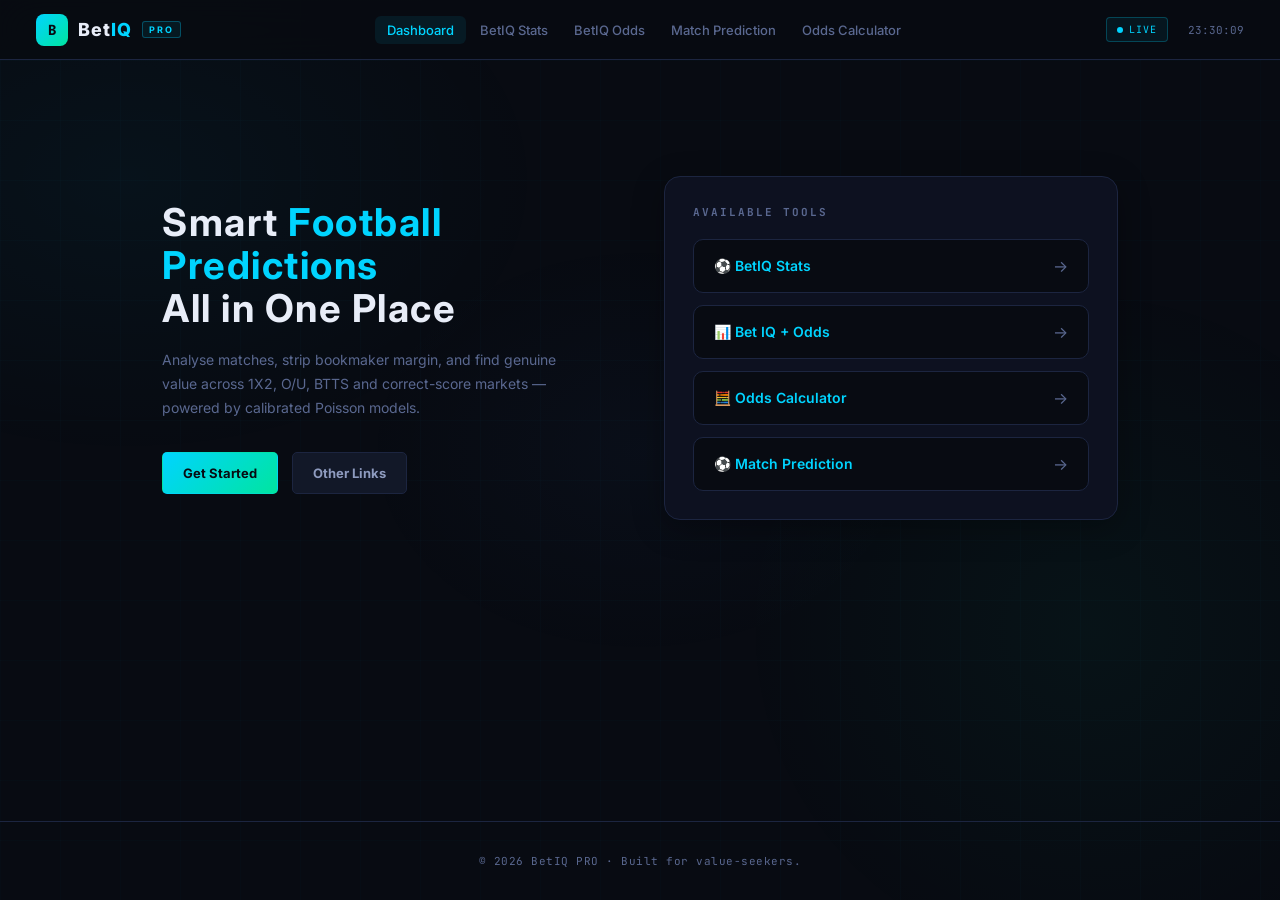
==== commit 83499664: "Add files via upload" ====
--- a/index.html
+++ b/index.html
@@ -44,6 +44,7 @@
           <span>→</span>
         </div>
       </div>
+      
     </div>
   </section>
 </main>
--- a/styles.css
+++ b/styles.css
@@ -1,3 +1,7 @@
+/* ================================================================
+   BetIQ PRO — Global Stylesheet (Corrected)
+   ================================================================ */
+
 :root {
   --bg: #080b12;
   --surface: #0d1120;
@@ -26,13 +30,14 @@
   --gold: #f5c842;
   --silver: #9aa5c4;
   --bronze: #d97b4a;
-  --sharp: #f97316;
+  --sharp: #f97316;          /* moved from duplicate :root below */
   --radius: 8px;
   --radius-sm: 5px;
   --r: 8px;
   --r-sm: 5px;
 }
 
+/* ==================== RESET ==================== */
 *, *::before, *::after { box-sizing: border-box; margin: 0; padding: 0; }
 
 html { scroll-behavior: smooth; overflow-x: hidden; }
@@ -45,6 +50,7 @@
   -webkit-font-smoothing: antialiased;
 }
 
+/* Ambient glow background */
 body::before {
   content: '';
   position: fixed;
@@ -57,11 +63,14 @@
   z-index: 0;
 }
 
+/* Subtle grid overlay */
 body::after {
   content: '';
   position: fixed;
   inset: 0;
-  background-image: linear-gradient(rgba(0,212,255,0.015) 1px,transparent 1px),linear-gradient(90deg,rgba(0,212,255,0.015) 1px,transparent 1px);
+  background-image:
+    linear-gradient(rgba(0,212,255,0.015) 1px, transparent 1px),
+    linear-gradient(90deg, rgba(0,212,255,0.015) 1px, transparent 1px);
   background-size: 60px 60px;
   pointer-events: none;
   z-index: 0;
@@ -71,6 +80,12 @@
 .app-body { flex: 1; }
 
 a { text-decoration: none; color: inherit; }
+
+/* ==================== SCROLLBAR ==================== */
+::-webkit-scrollbar { width: 5px; height: 5px; }
+::-webkit-scrollbar-track { background: transparent; }
+::-webkit-scrollbar-thumb { background: var(--border2); border-radius: 3px; }
+::-webkit-scrollbar-thumb:hover { background: var(--muted); }
 
 /* ==================== HEADER ==================== */
 #header { position: sticky; top: 0; z-index: 100; }
@@ -88,6 +103,7 @@
   gap: 16px;
 }
 
+/* Logo */
 .logo {
   display: flex;
   align-items: center;
@@ -97,7 +113,8 @@
 }
 
 .logo-mark {
-  width: 32px; height: 32px;
+  width: 32px;
+  height: 32px;
   border-radius: 8px;
   background: linear-gradient(135deg, var(--cyan), var(--green));
   display: flex;
@@ -129,6 +146,7 @@
   background: rgba(0,212,255,0.07);
 }
 
+/* Nav */
 .navbar {
   display: flex;
   align-items: center;
@@ -156,6 +174,7 @@
   background: rgba(0,212,255,0.08);
 }
 
+/* Header right */
 .header-right {
   display: flex;
   align-items: center;
@@ -191,31 +210,23 @@
   background: rgba(0,229,160,0.05);
 }
 
+.live-dot {
+  width: 6px;
+  height: 6px;
+  border-radius: 50%;
+  background: var(--cyan);
+  animation: livePulse 1.6s ease-in-out infinite;
+  flex-shrink: 0;
+}
+
 .pulse {
-  width: 5px; height: 5px;
+  width: 5px;
+  height: 5px;
   border-radius: 50%;
   background: var(--green);
   animation: blink 1.8s ease-in-out infinite;
 }
 
-@keyframes blink {
-  0%, 100% { opacity: 1; }
-  50% { opacity: 0.3; }
-}
-
-.live-dot {
-  width: 6px; height: 6px;
-  border-radius: 50%;
-  background: var(--cyan);
-  animation: pulse 1.6s ease-in-out infinite;
-  flex-shrink: 0;
-}
-
-@keyframes pulse {
-  0%, 100% { opacity: 1; transform: scale(1); box-shadow: 0 0 0 0 rgba(0,212,255,0.4); }
-  50% { opacity: 0.6; transform: scale(0.85); box-shadow: 0 0 0 4px rgba(0,212,255,0); }
-}
-
 #clockDisplay {
   font-size: 11px;
   color: var(--muted);
@@ -224,31 +235,95 @@
   min-width: 64px;
   text-align: right;
 }
+
+/* Hamburger toggle */
+.nav-toggle {
+  display: none;
+  background: none;
+  border: 1px solid var(--border);
+  border-radius: var(--radius-sm);
+  color: var(--muted2);
+  cursor: pointer;
+  padding: 0;
+  width: 38px;
+  height: 38px;
+  align-items: center;
+  justify-content: center;
+  flex-shrink: 0;
+  transition: border-color 0.2s, color 0.2s, background 0.2s;
+  position: relative;
+}
+.nav-toggle:hover { border-color: var(--border2); color: var(--text); background: var(--surface2); }
+
+.nav-toggle .ham-line {
+  display: block;
+  width: 18px;
+  height: 2px;
+  background: currentColor;
+  border-radius: 2px;
+  transition: transform 0.3s ease, opacity 0.3s ease;
+  position: absolute;
+}
+.nav-toggle .ham-line:nth-child(1) { transform: translateY(-5px); }
+.nav-toggle .ham-line:nth-child(2) { transform: translateY(0); }
+.nav-toggle .ham-line:nth-child(3) { transform: translateY(5px); }
+
+.nav-toggle.open .ham-line:nth-child(1) { transform: rotate(45deg); }
+.nav-toggle.open .ham-line:nth-child(2) { opacity: 0; transform: scaleX(0); }
+.nav-toggle.open .ham-line:nth-child(3) { transform: rotate(-45deg); }
+
+/* ==================== ANIMATIONS ==================== */
+@keyframes blink {
+  0%, 100% { opacity: 1; }
+  50%       { opacity: 0.3; }
+}
+
+@keyframes livePulse {
+  0%, 100% { opacity: 1; transform: scale(1); box-shadow: 0 0 0 0 rgba(0,212,255,0.4); }
+  50%       { opacity: 0.6; transform: scale(0.85); box-shadow: 0 0 0 4px rgba(0,212,255,0); }
+}
+
+@keyframes spin { to { transform: rotate(360deg); } }
+
+@keyframes countUp {
+  from { opacity: 0; transform: translateY(6px); }
+  to   { opacity: 1; transform: translateY(0); }
+}
+
+@keyframes fadeIn {
+  from { opacity: 0; }
+  to   { opacity: 1; }
+}
+
+@keyframes fadeSlideIn {
+  from { opacity: 0; transform: translateY(12px); }
+  to   { opacity: 1; transform: translateY(0); }
+}
+
+@keyframes fadeUp {
+  from { opacity: 0; transform: translateY(10px); }
+  to   { opacity: 1; transform: translateY(0); }
+}
+
+.animated      { animation: countUp 0.4s ease both; }
+.animated-fade { animation: fadeSlideIn 0.35s ease both; }
+.anim          { animation: fadeUp 0.35s ease both; }
 
 /* ==================== MAIN LAYOUT ==================== */
 .main {
   max-width: 1020px;
   margin: 0 auto;
-  padding: 92px 32px 32px;
+  padding: 40px 32px 32px;
 }
 
 .main-wide {
   max-width: 1120px;
   margin: 0 auto;
-  padding: 92px 32px 32px;
-}
-
-.stack {
-  display: flex;
-  flex-direction: column;
-  gap: 20px;
-}
-
-.content {
-  display: flex;
-  flex-direction: column;
-  gap: 24px;
-}
+  padding: 40px 32px 32px;
+}
+
+.stack   { display: flex; flex-direction: column; gap: 20px; }
+.content { display: flex; flex-direction: column; gap: 24px; }
 
 /* ==================== PANELS ==================== */
 .panel {
@@ -290,7 +365,7 @@
 .panel-body,
 .panel-bd { padding: 22px; }
 
-/* ==================== LABELS ==================== */
+/* ==================== SECTION LABELS ==================== */
 .slabel {
   font-family: 'JetBrains Mono', monospace;
   font-size: 9px;
@@ -335,9 +410,9 @@
   padding: 0 12px;
   outline: none;
   transition: border-color 0.15s, box-shadow 0.15s;
-  -moz-appearance: textfield;
-}
-
+}
+
+/* Hide number spinners */
 input[type=number]::-webkit-inner-spin-button,
 input[type=number]::-webkit-outer-spin-button {
   -webkit-appearance: none;
@@ -348,14 +423,11 @@
 .field input::placeholder { color: var(--muted); opacity: 0.5; }
 
 .field input:focus,
-.field select:focus {
-  border-color: var(--cyan);
-  box-shadow: 0 0 0 3px rgba(0,212,255,0.08);
-}
-
+.field select:focus,
 input:focus,
 select:focus {
   border-color: var(--cyan);
+  box-shadow: 0 0 0 3px rgba(0,212,255,0.08);
   outline: none;
 }
 
@@ -365,20 +437,33 @@
   box-shadow: 0 0 0 2px rgba(255,77,109,0.1);
 }
 
-.field input.ok { border-color: rgba(0,229,160,0.35); }
-
-.field select {
+.field input.ok,
+.field input.valid { border-color: rgba(0,229,160,0.35); }
+
+/* Custom select arrow */
+.field select,
+select {
   cursor: pointer;
   appearance: none;
   -webkit-appearance: none;
   background-image: url("data:image/svg+xml,%3Csvg xmlns='http://www.w3.org/2000/svg' width='12' height='8' viewBox='0 0 12 8'%3E%3Cpath fill='%235a6890' d='M1 1l5 5 5-5'/%3E%3C/svg%3E");
   background-repeat: no-repeat;
   background-position: right 12px center;
-  padding-right: 32px;
-}
-.field select option { background: var(--surface2); color: var(--text); }
-
-select {
+  background-color: var(--bg);
+  border: 1px solid var(--border);
+  border-radius: var(--radius-sm);
+  color: var(--text);
+  font-size: 13px;
+  font-family: 'Inter', sans-serif;
+  height: 40px;
+  padding: 0 32px 0 12px;
+  outline: none;
+  transition: border-color 0.15s;
+}
+.field select option,
+select option { background: var(--surface2); color: var(--text); }
+
+input[type=text] {
   background: var(--bg);
   border: 1px solid var(--border);
   border-radius: var(--radius-sm);
@@ -389,29 +474,14 @@
   height: 38px;
   outline: none;
   transition: border-color 0.15s;
-  cursor: pointer;
-}
-select option { background: var(--surface2); color: var(--text); }
-
-input[type=text] {
-  background: var(--bg);
-  border: 1px solid var(--border);
-  border-radius: var(--radius-sm);
-  color: var(--text);
-  font-size: 13px;
-  font-family: 'Inter', sans-serif;
-  padding: 0 10px;
-  height: 38px;
-  outline: none;
-  transition: border-color 0.15s;
 }
 input[type=text]::placeholder { color: var(--muted); opacity: 0.5; }
 
 /* ==================== GRIDS ==================== */
-.grid3,
-.g3 { display: grid; grid-template-columns: 1fr 1fr 1fr; gap: 12px; }
-.grid2,
-.g2 { display: grid; grid-template-columns: 1fr 1fr; gap: 12px; }
+.grid3, .g3 { display: grid; grid-template-columns: repeat(3, 1fr); gap: 12px; }
+.grid2, .g2 { display: grid; grid-template-columns: repeat(2, 1fr); gap: 12px; }
+.g4          { display: grid; grid-template-columns: repeat(4, 1fr); gap: 12px; }
+
 .grid-row { display: flex; gap: 12px; align-items: flex-end; flex-wrap: wrap; }
 .grid-row .field-line { flex: 0 0 140px; }
 .grid-row .field-grow { flex: 1; min-width: 90px; }
@@ -464,6 +534,8 @@
   border-color: var(--border2);
 }
 
+.btn-outline { border-color: var(--border2); color: var(--muted2); }
+
 .btn-row {
   display: flex;
   gap: 10px;
@@ -471,6 +543,11 @@
   flex-wrap: wrap;
 }
 
+.btn-group { display: flex; gap: 10px; flex-wrap: wrap; }
+.btn-group .btn { flex: 1; min-width: 140px; }
+
+.btn-wide { width: 100%; max-width: 320px; }
+
 /* ==================== LOADER ==================== */
 .loader {
   display: none;
@@ -484,14 +561,14 @@
 
 .spinner {
   display: inline-block;
-  width: 16px; height: 16px;
+  width: 16px;
+  height: 16px;
   border: 2px solid rgba(0,229,160,0.2);
   border-top-color: var(--accent);
   border-radius: 50%;
   animation: spin 0.7s linear infinite;
   flex-shrink: 0;
 }
-@keyframes spin { to { transform: rotate(360deg); } }
 
 /* ==================== ERROR BOX ==================== */
 .err-box {
@@ -516,9 +593,19 @@
   gap: 8px;
   flex-wrap: wrap;
 }
-.status-msg.info    { background: rgba(79,142,247,0.1); border: 1px solid rgba(79,142,247,0.25); color: var(--over); }
-.status-msg.success { background: rgba(0,229,160,0.08); border: 1px solid rgba(0,229,160,0.25); color: var(--win); }
-.status-msg.warning { background: rgba(245,200,66,0.08); border: 1px solid rgba(245,200,66,0.25); color: var(--draw); }
+.status-msg.info    { background: rgba(79,142,247,0.1);   border: 1px solid rgba(79,142,247,0.25);  color: var(--over); }
+.status-msg.success { background: rgba(0,229,160,0.08);   border: 1px solid rgba(0,229,160,0.25);   color: var(--win); }
+.status-msg.warning { background: rgba(245,200,66,0.08);  border: 1px solid rgba(245,200,66,0.25);  color: var(--draw); }
+
+.status-ok {
+  font-size: 12px;
+  font-weight: 600;
+  padding: 7px 12px;
+  border-radius: 5px;
+  background: rgba(0,229,160,0.07);
+  color: var(--win);
+  border: 1px solid rgba(0,229,160,0.2);
+}
 
 /* ==================== TABS ==================== */
 .tabs {
@@ -558,20 +645,32 @@
   background: var(--surface3);
 }
 
-.tab-content { display: none; }
+.tab-content        { display: none; }
 .tab-content.active { display: block; }
 
 /* ==================== CONFIDENCE METER ==================== */
 .conf-dots { display: flex; gap: 4px; }
 .conf-dot {
-  width: 8px; height: 8px;
+  width: 8px;
+  height: 8px;
   border-radius: 2px;
   background: var(--border);
   transition: background 0.3s;
 }
-.conf-dot.filled { background: var(--accent); }
-.conf-dot.filled.yellow { background: var(--draw); }
-.conf-dot.filled.red { background: var(--lose); }
+.conf-dot.filled            { background: var(--accent); }
+.conf-dot.filled.yellow     { background: var(--draw); }
+.conf-dot.filled.red        { background: var(--lose); }
+
+.conf {
+  display: inline-flex;
+  align-items: center;
+  gap: 6px;
+  font-size: 10px;
+  font-weight: 700;
+  padding: 4px 10px;
+  border-radius: 4px;
+  font-family: 'JetBrains Mono', monospace;
+}
 
 /* ==================== PROBABILITY BARS ==================== */
 .prob-bar-label {
@@ -608,12 +707,14 @@
 .bar-fill.under { background: linear-gradient(90deg, var(--under), #7c3aed); }
 
 /* ==================== VALUE BET CARDS ==================== */
-.value-bet-list { display: flex; flex-direction: column; gap: 10px; }
+.value-bet-list  { display: flex; flex-direction: column; gap: 10px; }
+
 .value-bet-card {
-  background: var(--bg);
-  border: 1px solid var(--border);
-  border-radius: 8px;
+  background: var(--surface2);
+  border: 1px solid rgba(0,229,160,0.18);
+  border-radius: var(--radius);
   padding: 14px 16px;
+  margin-bottom: 10px;
   display: flex;
   align-items: center;
   gap: 14px;
@@ -634,11 +735,11 @@
 .vb-badge.medium { background: rgba(245,200,66,0.12); color: var(--draw); border: 1px solid rgba(245,200,66,0.3); }
 .vb-badge.low    { background: rgba(79,142,247,0.12); color: var(--over); border: 1px solid rgba(79,142,247,0.3); }
 
-.vb-info { flex: 1; min-width: 0; }
-.vb-market { font-size: 13px; font-weight: 600; color: var(--text); }
-.vb-detail { font-size: 11px; color: var(--muted); font-family: 'JetBrains Mono', monospace; margin-top: 2px; }
-.vb-edge { text-align: right; flex-shrink: 0; }
-.vb-edge-val { font-size: 16px; font-weight: 700; color: var(--accent); font-family: 'JetBrains Mono', monospace; }
+.vb-info    { flex: 1; min-width: 0; }
+.vb-market  { font-size: 13px; font-weight: 600; color: var(--text); }
+.vb-detail  { font-size: 11px; color: var(--muted); font-family: 'JetBrains Mono', monospace; margin-top: 2px; }
+.vb-edge    { text-align: right; flex-shrink: 0; }
+.vb-edge-val   { font-size: 16px; font-weight: 700; color: var(--accent); font-family: 'JetBrains Mono', monospace; }
 .vb-edge-label { font-size: 10px; color: var(--muted); }
 
 /* ==================== METRIC GRID ==================== */
@@ -658,6 +759,7 @@
   transition: border-color 0.2s;
 }
 .metric:hover { border-color: var(--border2); }
+
 .metric .mlabel,
 .metric .ml {
   font-size: 9px;
@@ -668,6 +770,7 @@
   text-transform: uppercase;
   font-family: 'JetBrains Mono', monospace;
 }
+
 .metric .mval,
 .metric .mv {
   font-size: 22px;
@@ -676,9 +779,14 @@
   font-family: 'JetBrains Mono', monospace;
   line-height: 1;
 }
-.metric .msub { font-size: 11px; color: var(--muted); margin-top: 5px; }
-
-/* ==================== STATS TABLE ==================== */
+
+.metric .msub,
+.metric .ms  { font-size: 11px; color: var(--muted); margin-top: 5px; }
+.metric .ms2 { font-size: 10px; color: var(--cyan); margin-top: 3px; }
+
+.metric-row { display: grid; grid-template-columns: repeat(3, 1fr); gap: 10px; margin-bottom: 12px; }
+
+/* ==================== STATS TABLES ==================== */
 .stats-table { width: 100%; border-collapse: collapse; font-size: 12px; }
 .stats-table th {
   text-align: left;
@@ -700,7 +808,76 @@
   vertical-align: middle;
 }
 .stats-table tr:last-child td { border-bottom: none; }
-.stats-table tr:hover td { background: rgba(0,229,160,0.025); }
+.stats-table tr:hover td     { background: rgba(0,229,160,0.025); }
+
+/* Generic bare table */
+table { width: 100%; border-collapse: collapse; font-size: 12px; }
+th {
+  text-align: left;
+  color: var(--muted);
+  font-weight: 700;
+  font-size: 10px;
+  padding: 0 10px 8px 0;
+  border-bottom: 1px solid var(--border);
+  letter-spacing: 0.06em;
+  text-transform: uppercase;
+  font-family: 'JetBrains Mono', monospace;
+}
+td {
+  padding: 7px 10px 7px 0;
+  border-bottom: 1px solid rgba(28,37,64,0.5);
+  color: var(--text);
+  vertical-align: middle;
+  font-size: 12px;
+}
+tr:last-child td                  { border-bottom: none; }
+td:last-child, th:last-child      { text-align: right; padding-right: 0; }
+tr:hover td                       { background: rgba(0,229,160,0.02); }
+
+/* Markets / AH / Kelly tables */
+.markets-table,
+.ah-table,
+.kelly-table { width: 100%; border-collapse: collapse; font-size: 12px; }
+
+.markets-table th, .markets-table td,
+.ah-table th, .ah-table td,
+.kelly-table th, .kelly-table td {
+  padding: 10px 8px;
+  text-align: center;
+  border-bottom: 1px solid var(--border);
+}
+.markets-table th,
+.ah-table th,
+.kelly-table th {
+  font-size: 10px;
+  font-weight: 700;
+  color: var(--muted);
+  text-transform: uppercase;
+  letter-spacing: 0.5px;
+  font-family: 'JetBrains Mono', monospace;
+  background: var(--surface2);
+}
+.markets-table td,
+.ah-table td  { color: var(--text); }
+.kelly-table td { color: var(--text); font-family: 'JetBrains Mono', monospace; }
+.markets-table tr:hover td,
+.ah-table tr:hover td,
+.kelly-table tr:hover td { background: var(--surface2); }
+
+/* BetIQ-stats tbl */
+.tbl { width: 100%; border-collapse: collapse; font-size: 12px; }
+.tbl th, .tbl td { padding: 9px 8px; text-align: center; border-bottom: 1px solid var(--border); }
+.tbl th {
+  font-size: 9px;
+  font-weight: 700;
+  color: var(--muted);
+  text-transform: uppercase;
+  letter-spacing: 0.5px;
+  font-family: 'JetBrains Mono', monospace;
+  background: var(--surface2);
+}
+.tbl tr:hover td { background: var(--surface2); }
+.tbl td { font-family: 'JetBrains Mono', monospace; }
 
 /* ==================== OVERROUND BAR ==================== */
 .overround-bar {
@@ -733,6 +910,7 @@
   margin-bottom: 12px;
 }
 .rec-card.safe { border-color: rgba(245,200,66,0.25); }
+
 .rec-card-title {
   font-size: 10px;
   font-weight: 700;
@@ -743,6 +921,7 @@
   font-family: 'JetBrains Mono', monospace;
 }
 .rec-card.safe .rec-card-title { color: var(--draw); }
+
 .rec-item {
   display: flex;
   justify-content: space-between;
@@ -752,13 +931,13 @@
   gap: 12px;
 }
 .rec-item:last-child { border-bottom: none; }
-.rec-label { font-size: 13px; color: var(--text); font-weight: 500; }
+.rec-label  { font-size: 13px; color: var(--text); font-weight: 500; }
 .rec-detail { font-size: 11px; color: var(--muted); margin-top: 2px; font-family: 'JetBrains Mono', monospace; }
-.rec-right { text-align: right; flex-shrink: 0; }
-.rec-prob { font-size: 15px; font-weight: 700; color: var(--accent); font-family: 'JetBrains Mono', monospace; }
+.rec-right  { text-align: right; flex-shrink: 0; }
+.rec-prob   { font-size: 15px; font-weight: 700; color: var(--accent); font-family: 'JetBrains Mono', monospace; }
 .rec-card.safe .rec-prob { color: var(--draw); }
 
-/* ==================== BADGE ==================== */
+/* ==================== BADGES ==================== */
 .badge {
   display: inline-block;
   font-size: 9px;
@@ -769,12 +948,62 @@
   font-family: 'JetBrains Mono', monospace;
   white-space: nowrap;
 }
-.badge.value { background: rgba(0,229,160,0.1); color: var(--win); border: 1px solid rgba(0,229,160,0.3); }
-.badge.fair  { background: rgba(107,116,148,0.1); color: var(--muted); border: 1px solid rgba(107,116,148,0.3); }
-.badge.over  { background: rgba(224,82,82,0.1); color: var(--lose); border: 1px solid rgba(224,82,82,0.3); }
-.badge-val   { background: rgba(0,229,160,0.1); color: var(--win); border: 1px solid rgba(0,229,160,0.3); }
-.badge-fair  { background: rgba(107,116,148,0.1); color: var(--muted); border: 1px solid rgba(107,116,148,0.25); }
-.badge-over  { background: rgba(255,77,109,0.1); color: var(--red); border: 1px solid rgba(255,77,109,0.3); }
+.badge.value, .badge-val { background: rgba(0,229,160,0.1);     color: var(--win);   border: 1px solid rgba(0,229,160,0.3); }
+.badge.fair,  .badge-fair{ background: rgba(107,116,148,0.1);   color: var(--muted); border: 1px solid rgba(107,116,148,0.25); }
+.badge.over,  .badge-over{ background: rgba(255,77,109,0.1);    color: var(--red);   border: 1px solid rgba(255,77,109,0.3); }
+
+/* ==================== SIGNAL TAGS ==================== */
+.signal {
+  display: inline-block;
+  font-size: 9px;
+  font-weight: 700;
+  padding: 3px 6px;
+  border-radius: 4px;
+  text-transform: uppercase;
+  letter-spacing: 0.5px;
+}
+.signal.over  { background: rgba(79,142,247,0.15);  color: var(--over); }
+.signal.under { background: rgba(167,139,250,0.15); color: var(--under); }
+.signal.even  { background: rgba(107,116,148,0.15); color: var(--muted); }
+.signal.home  { background: rgba(0,229,160,0.15);   color: var(--win); }
+.signal.away  { background: rgba(224,82,82,0.15);   color: var(--lose); }
+.signal.fair  { background: rgba(107,116,148,0.15); color: var(--muted); }
+
+.edge-signal {
+  display: inline-block;
+  font-size: 9px;
+  font-weight: 700;
+  padding: 2px 7px;
+  border-radius: 4px;
+  text-transform: uppercase;
+  letter-spacing: 0.6px;
+  margin-top: 4px;
+  font-family: 'JetBrains Mono', monospace;
+  white-space: nowrap;
+}
+.edge-signal.value     { background: rgba(0,229,160,0.12); color: var(--win);  border: 1px solid rgba(0,229,160,0.3); }
+.edge-signal.fair      { background: rgba(107,116,148,0.1); color: var(--muted); border: 1px solid rgba(107,116,148,0.25); }
+.edge-signal.overpriced{ background: rgba(224,82,82,0.1);   color: var(--lose); border: 1px solid rgba(224,82,82,0.25); }
+
+/* betiq-stats sig variants */
+.sig {
+  display: inline-block;
+  font-size: 8px;
+  font-weight: 700;
+  padding: 2px 6px;
+  border-radius: 3px;
+  text-transform: uppercase;
+  letter-spacing: 0.5px;
+  font-family: 'JetBrains Mono', monospace;
+}
+.sig.val    { background: rgba(0,229,160,0.12);  color: var(--green); border: 1px solid rgba(0,229,160,0.3); }
+.sig.fair   { background: rgba(107,116,148,0.1); color: var(--muted); border: 1px solid rgba(107,116,148,0.25); }
+.sig.over   { background: rgba(79,142,247,0.12); color: var(--over);  border: 1px solid rgba(79,142,247,0.3); }
+.sig.under  { background: rgba(167,139,250,0.12);color: var(--under); border: 1px solid rgba(167,139,250,0.3); }
+.sig.home   { background: rgba(0,229,160,0.12);  color: var(--win); }
+.sig.away   { background: rgba(255,77,109,0.12); color: var(--red); }
+.sig.avoid  { background: rgba(255,77,109,0.1);  color: var(--red);   border: 1px solid rgba(255,77,109,0.25); }
+.sig.slight { background: rgba(245,200,66,0.1);  color: var(--amber); border: 1px solid rgba(245,200,66,0.25); }
 
 /* ==================== RESULT CARDS ==================== */
 .rcard {
@@ -793,30 +1022,6 @@
   margin-bottom: 12px;
   font-family: 'JetBrains Mono', monospace;
 }
-
-/* ==================== GENERAL TABLE (bare) ==================== */
-table { width: 100%; border-collapse: collapse; font-size: 12px; }
-th {
-  text-align: left;
-  color: var(--muted);
-  font-weight: 700;
-  font-size: 10px;
-  padding: 0 10px 8px 0;
-  border-bottom: 1px solid var(--border);
-  letter-spacing: 0.06em;
-  text-transform: uppercase;
-  font-family: 'JetBrains Mono', monospace;
-}
-td {
-  padding: 7px 10px 7px 0;
-  border-bottom: 1px solid rgba(28,37,64,0.5);
-  color: var(--text);
-  vertical-align: middle;
-  font-size: 12px;
-}
-tr:last-child td { border-bottom: none; }
-td:last-child, th:last-child { text-align: right; padding-right: 0; }
-tr:hover td { background: rgba(0,229,160,0.02); }
 
 /* ==================== CORRECT SCORE GRID ==================== */
 .cs-grid {
@@ -833,15 +1038,9 @@
   transition: border-color 0.2s;
 }
 .cs-item:hover { border-color: var(--border2); }
-.cs-score {
-  font-size: 16px;
-  font-weight: 700;
-  color: var(--text);
-  margin-bottom: 4px;
-  font-family: 'JetBrains Mono', monospace;
-}
-.cs-prob  { font-size: 11px; color: var(--accent); font-weight: 700; font-family: 'JetBrains Mono', monospace; }
-.cs-fair  { font-size: 10px; color: var(--muted); font-family: 'JetBrains Mono', monospace; margin-top: 3px; }
+.cs-score     { font-size: 16px; font-weight: 700; color: var(--text); margin-bottom: 4px; font-family: 'JetBrains Mono', monospace; }
+.cs-prob      { font-size: 11px; color: var(--accent); font-weight: 700; font-family: 'JetBrains Mono', monospace; }
+.cs-fair      { font-size: 10px; color: var(--muted); font-family: 'JetBrains Mono', monospace; margin-top: 3px; }
 .cs-highlight {
   border-color: rgba(0,229,160,0.4);
   background: rgba(0,229,160,0.06);
@@ -871,27 +1070,9 @@
   text-align: center;
   gap: 12px;
 }
-.empty-state-icon { font-size: 44px; }
+.empty-state-icon  { font-size: 44px; }
 .empty-state-title { font-size: 18px; letter-spacing: 2px; color: var(--muted); font-weight: 600; }
-.empty-state-sub { font-size: 13px; color: var(--muted); max-width: 300px; line-height: 1.65; }
-
-/* ==================== SCROLLBAR ==================== */
-::-webkit-scrollbar { width: 5px; height: 5px; }
-::-webkit-scrollbar-track { background: transparent; }
-::-webkit-scrollbar-thumb { background: var(--border2); border-radius: 3px; }
-::-webkit-scrollbar-thumb:hover { background: var(--muted); }
-
-/* ==================== ANIMATIONS ==================== */
-@keyframes countUp {
-  from { opacity: 0; transform: translateY(6px); }
-  to { opacity: 1; transform: translateY(0); }
-}
-.animated { animation: countUp 0.4s ease both; }
-
-@keyframes fadeIn {
-  from { opacity: 0; }
-  to { opacity: 1; }
-}
+.empty-state-sub   { font-size: 13px; color: var(--muted); max-width: 300px; line-height: 1.65; }
 
 /* ==================== FOOTER ==================== */
 footer {
@@ -924,69 +1105,30 @@
   transform: translateY(-2px);
   box-shadow: 0 4px 20px rgba(0,229,160,0.08);
 }
-.link-item-label { color: var(--accent); font-weight: 600; font-size: 14px; }
+.link-item-label       { color: var(--accent); font-weight: 600; font-size: 14px; }
 .link-item span:last-child { color: var(--muted); font-size: 16px; }
 
-/* ==================== RESPONSIVE ==================== */
-/* ==================== MATCH PREDICTION ==================== */
-.mp-row { display: flex; gap: 8px; align-items: center; margin-bottom: 6px; }
-.mp-row select { width: 78px; flex-shrink: 0; height: 36px; font-size: 12px; padding: 0 8px; }
-.mp-row input[type=text] { flex: 1; height: 36px; font-size: 13px; }
-.panel-dot { display: inline-block; width: 8px; height: 8px; border-radius: 50%; margin-right: 6px; vertical-align: middle; }
-.dot-home { background: var(--accent); }
-.dot-away { background: var(--accent4); }
-.info-list { list-style: none; }
-.info-item { display: flex; justify-content: space-between; align-items: center; padding: 9px 0; border-bottom: 1px solid rgba(255,255,255,0.04); font-size: 13px; gap: 8px; }
-.info-item:last-child { border-bottom: none; }
-.info-key { color: var(--muted); }
-.info-val { display: flex; align-items: center; gap: 8px; flex-shrink: 0; }
-.xg-row { display: flex; align-items: center; gap: 10px; margin-bottom: 10px; font-size: 12px; }
-.xg-team { width: 50px; color: var(--muted); text-align: right; flex-shrink: 0; }
-.xg-track { flex: 1; height: 6px; background: var(--surface2); border-radius: 99px; overflow: hidden; border: 1px solid var(--border); }
-.xg-fill { height: 100%; border-radius: 99px; transition: width 0.8s ease; }
-.xg-num { width: 40px; font-weight: 700; font-family: 'JetBrains Mono', monospace; font-size: 13px; }
-.scores-row { display: flex; flex-wrap: wrap; gap: 6px; margin-top: 10px; }
-.score-chip { font-size: 11px; font-family: 'JetBrains Mono', monospace; padding: 6px 12px; border-radius: 8px; border: 1px solid var(--border); background: var(--surface2); color: var(--muted); transition: border-color 0.2s; }
-.score-chip.top-1 { background: rgba(0,229,160,0.14); border-color: rgba(0,229,160,0.45); color: var(--accent); font-weight: 700; }
-.score-chip.top-2 { background: rgba(0,229,160,0.07); border-color: rgba(0,229,160,0.22); color: var(--text); }
-.ou-line { font-weight: 700; font-size: 14px; font-family: 'JetBrains Mono', monospace; }
-
-@media (max-width: 768px) {
-  .content { gap: 16px; }
-  .panel-body { padding: 14px 12px; }
-  .field input, .field select { height: 40px; font-size: 13px; }
-  .btn { height: 40px; font-size: 13px; }
-  .value-bet-card { flex-wrap: wrap; }
-  .vb-info { flex: 1 1 100%; }
-  .vb-edge { text-align: left; }
-  .metric-grid { grid-template-columns: 1fr; }
-}
-
-/* ===============================================================
-   UTILITY CLASSES (inline style replacements)
-   =============================================================== */
-.mwin { color: var(--win); }
+/* ==================== UTILITY CLASSES ==================== */
+.mwin  { color: var(--win); }
 .mdraw { color: var(--draw); }
 .mlose { color: var(--lose); }
-.btn-wide { width: 100%; max-width: 320px; }
-.btts-panel { background: var(--surface); border: 1px solid var(--border); border-radius: 10px; padding: 16px; text-align: center; }
+
+.btts-panel    { background: var(--surface); border: 1px solid var(--border); border-radius: 10px; padding: 16px; text-align: center; }
 .divider-short { height: 1px; background: var(--border); margin-bottom: 24px; }
-.grid-mb { margin-bottom: 20px; }
-.predictor-desc { font-size: 12px; color: var(--muted); margin-bottom: 20px; line-height: 1.65; }
-.link-desc { font-size: 13px; color: var(--muted); margin-bottom: 20px; }
-.bar-track-mt { margin-top: 12px; }
-.msub-mt { margin-top: 8px; }
-
-/* ===============================================================
-   HERO SECTION (dashboard / index.html)
-   =============================================================== */
+.grid-mb       { margin-bottom: 20px; }
+.predictor-desc{ font-size: 12px; color: var(--muted); margin-bottom: 20px; line-height: 1.65; }
+.link-desc     { font-size: 13px; color: var(--muted); margin-bottom: 20px; }
+.bar-track-mt  { margin-top: 12px; }
+.msub-mt       { margin-top: 8px; }
+
+/* ==================== HERO SECTION (index.html) ==================== */
 .hero {
   display: grid;
   grid-template-columns: 1fr 1fr;
   align-items: center;
   gap: 48px;
-  min-height: 62vh;
-  padding: 20px 0;
+  min-height: 55vh;
+  padding: 16px 0;
 }
 .hero-text h1 {
   font-size: 2.4rem;
@@ -1004,6 +1146,7 @@
   font-size: 14px;
 }
 .buttons { display: flex; gap: 14px; flex-wrap: wrap; }
+
 .hero-card {
   background: var(--surface);
   padding: 28px;
@@ -1020,352 +1163,492 @@
   font-weight: 700;
   margin-bottom: 20px;
 }
-@media (max-width: 768px) {
-  .hero { grid-template-columns: 1fr; text-align: center; gap: 32px; }
-  .hero-text p { margin: 0 auto 28px; }
-  .buttons { justify-content: center; }
-}
-@media (max-width: 480px) {
-  .hero-text h1 { font-size: 1.9rem; }
-}
-
-/* ===============================================================
-   BETIQ-ODDS PAGE SPECIFIC
-   =============================================================== */
-:root { --sharp: #f97316; }
-.field input.valid { border-color: rgba(0,229,160,0.35); }
-.btn-group { display: flex; gap: 10px; flex-wrap: wrap; }
-.btn-group .btn { flex: 1; min-width: 140px; }
+
+/* ==================== MATCH PREDICTION PAGE ==================== */
+.mp-row { display: flex; gap: 8px; align-items: center; margin-bottom: 6px; }
+.mp-row select          { width: 78px; flex-shrink: 0; height: 36px; font-size: 12px; padding: 0 8px 0 8px; }
+.mp-row input[type=text]{ flex: 1; height: 36px; font-size: 13px; }
+
+.panel-dot  { display: inline-block; width: 8px; height: 8px; border-radius: 50%; margin-right: 6px; vertical-align: middle; }
+.dot-home   { background: var(--accent); }
+.dot-away   { background: var(--accent4); }
+
+.info-list  { list-style: none; }
+.info-item  {
+  display: flex;
+  justify-content: space-between;
+  align-items: center;
+  padding: 9px 0;
+  border-bottom: 1px solid rgba(255,255,255,0.04);
+  font-size: 13px;
+  gap: 8px;
+}
+.info-item:last-child { border-bottom: none; }
+.info-key { color: var(--muted); }
+.info-val { display: flex; align-items: center; gap: 8px; flex-shrink: 0; }
+
+.xg-row   { display: flex; align-items: center; gap: 10px; margin-bottom: 10px; font-size: 12px; }
+.xg-team  { width: 50px; color: var(--muted); text-align: right; flex-shrink: 0; }
+.xg-track { flex: 1; height: 6px; background: var(--surface2); border-radius: 99px; overflow: hidden; border: 1px solid var(--border); }
+.xg-fill  { height: 100%; border-radius: 99px; transition: width 0.8s ease; }
+.xg-num   { width: 40px; font-weight: 700; font-family: 'JetBrains Mono', monospace; font-size: 13px; }
+
+.scores-row { display: flex; flex-wrap: wrap; gap: 6px; margin-top: 10px; }
+.score-chip {
+  font-size: 11px;
+  font-family: 'JetBrains Mono', monospace;
+  padding: 6px 12px;
+  border-radius: 8px;
+  border: 1px solid var(--border);
+  background: var(--surface2);
+  color: var(--muted);
+  transition: border-color 0.2s;
+}
+.score-chip.top-1 { background: rgba(0,229,160,0.14); border-color: rgba(0,229,160,0.45); color: var(--accent); font-weight: 700; }
+.score-chip.top-2 { background: rgba(0,229,160,0.07); border-color: rgba(0,229,160,0.22); color: var(--text); }
+.ou-line { font-weight: 700; font-size: 14px; font-family: 'JetBrains Mono', monospace; }
+
+/* ==================== BETIQ-ODDS SPECIFIC ==================== */
 .grid3-odds { grid-template-columns: 1fr 1fr 1fr !important; gap: 7px !important; }
 .grid3-odds .field input,
-.grid3-odds .field select { font-size: 12px; padding: 0 7px; }
-.grid3-odds .field label { font-size: 9px; }
-.markets-table { width: 100%; border-collapse: collapse; font-size: 12px; }
-.markets-table th, .markets-table td { padding: 10px 8px; text-align: center; border-bottom: 1px solid var(--border); }
-.markets-table th { font-size: 10px; font-weight: 700; color: var(--muted); text-transform: uppercase; letter-spacing: 0.5px; font-family: 'JetBrains Mono', monospace; background: var(--surface2); }
-.markets-table td { color: var(--text); }
-.markets-table tr:hover td { background: var(--surface2); }
-.ah-table { width: 100%; border-collapse: collapse; font-size: 12px; }
-.ah-table th, .ah-table td { padding: 10px 8px; text-align: center; border-bottom: 1px solid var(--border); }
-.ah-table th { font-size: 10px; font-weight: 700; color: var(--muted); text-transform: uppercase; letter-spacing: 0.5px; font-family: 'JetBrains Mono', monospace; background: var(--surface2); }
-.ah-table td { color: var(--text); }
-.ah-table tr:hover td { background: var(--surface2); }
-.kelly-table { width: 100%; border-collapse: collapse; font-size: 12px; }
-.kelly-table th, .kelly-table td { padding: 9px 8px; text-align: center; border-bottom: 1px solid var(--border); }
-.kelly-table th { font-size: 10px; font-weight: 700; color: var(--muted); text-transform: uppercase; letter-spacing: 0.5px; font-family: 'JetBrains Mono', monospace; background: var(--surface2); }
-.kelly-table td { color: var(--text); font-family: 'JetBrains Mono', monospace; }
-.kelly-table tr:hover td { background: var(--surface2); }
-.signal { display: inline-block; font-size: 9px; font-weight: 700; padding: 3px 6px; border-radius: 4px; text-transform: uppercase; letter-spacing: 0.5px; }
-.signal.over { background: rgba(79,142,247,0.15); color: var(--over); }
-.signal.under { background: rgba(167,139,250,0.15); color: var(--under); }
-.signal.even { background: rgba(107,116,148,0.15); color: var(--muted); }
-.signal.home { background: rgba(0,229,160,0.15); color: var(--win); }
-.signal.away { background: rgba(224,82,82,0.15); color: var(--lose); }
-.signal.fair { background: rgba(107,116,148,0.15); color: var(--muted); }
-.edge-signal { display: inline-block; font-size: 9px; font-weight: 700; padding: 2px 7px; border-radius: 4px; text-transform: uppercase; letter-spacing: 0.6px; margin-top: 4px; font-family: 'JetBrains Mono', monospace; white-space: nowrap; }
-.edge-signal.value { background: rgba(0,229,160,0.12); color: var(--win); border: 1px solid rgba(0,229,160,0.3); }
-.edge-signal.fair { background: rgba(107,116,148,0.1); color: var(--muted); border: 1px solid rgba(107,116,148,0.25); }
-.edge-signal.overpriced { background: rgba(224,82,82,0.1); color: var(--lose); border: 1px solid rgba(224,82,82,0.25); }
-.margin-bar { display: flex; align-items: center; gap: 10px; margin-top: 10px; padding: 8px 12px; background: var(--bg); border: 1px solid var(--border); border-radius: var(--radius-sm); font-size: 11px; font-family: 'JetBrains Mono', monospace; }
+.grid3-odds .field select { font-size: 12px; padding: 0 7px 0 7px; }
+.grid3-odds .field label  { font-size: 9px; }
+
+.margin-bar {
+  display: flex;
+  align-items: center;
+  gap: 10px;
+  margin-top: 10px;
+  padding: 8px 12px;
+  background: var(--bg);
+  border: 1px solid var(--border);
+  border-radius: var(--radius-sm);
+  font-size: 11px;
+  font-family: 'JetBrains Mono', monospace;
+}
 .margin-label { color: var(--muted); flex-shrink: 0; }
 .margin-value { font-weight: 700; font-size: 13px; }
 .margin-value.good { color: var(--win); }
-.margin-value.ok { color: var(--draw); }
-.margin-value.bad { color: var(--lose); }
+.margin-value.ok   { color: var(--draw); }
+.margin-value.bad  { color: var(--lose); }
 .margin-track { flex: 1; height: 5px; background: var(--border); border-radius: 3px; overflow: hidden; }
-.margin-fill { height: 100%; border-radius: 3px; transition: width 0.4s ease; }
-.margin-desc { color: var(--muted); font-size: 10px; flex-shrink: 0; }
-.expandable { margin-bottom: 12px; }
-.expandable-header { display: flex; align-items: center; justify-content: space-between; padding: 10px 14px; background: var(--surface2); border: 1px solid var(--border); border-radius: var(--radius-sm); cursor: pointer; transition: all 0.2s; }
+.margin-fill  { height: 100%; border-radius: 3px; transition: width 0.4s ease; }
+.margin-desc  { color: var(--muted); font-size: 10px; flex-shrink: 0; }
+
+.expandable         { margin-bottom: 12px; }
+.expandable-header  {
+  display: flex;
+  align-items: center;
+  justify-content: space-between;
+  padding: 10px 14px;
+  background: var(--surface2);
+  border: 1px solid var(--border);
+  border-radius: var(--radius-sm);
+  cursor: pointer;
+  transition: all 0.2s;
+}
 .expandable-header:hover { border-color: var(--border2); }
 .expandable-header .slabel { margin-bottom: 0; }
 .expandable-content { display: none; padding-top: 12px; }
 .expandable.active .expandable-content { display: block; }
+
 .kbd-hint { font-size: 10px; color: var(--muted); font-family: 'JetBrains Mono', monospace; display: flex; align-items: center; gap: 4px; }
-.kbd { background: var(--surface3); border: 1px solid var(--border2); border-radius: 3px; padding: 1px 5px; font-size: 10px; color: var(--muted2); }
+.kbd      { background: var(--surface3); border: 1px solid var(--border2); border-radius: 3px; padding: 1px 5px; font-size: 10px; color: var(--muted2); }
+
 .discrepancy-alert { padding: 10px 14px; border-radius: var(--radius-sm); font-size: 11px; font-family: 'JetBrains Mono', monospace; margin-bottom: 10px; }
 .discrepancy-alert.warn { background: rgba(249,115,22,0.08); border: 1px solid rgba(249,115,22,0.3); color: var(--sharp); }
-.discrepancy-alert.ok { background: rgba(107,116,148,0.08); border: 1px solid rgba(107,116,148,0.25); color: var(--muted2); }
-.top-scores-mini { display: grid; grid-template-columns: repeat(4,1fr); gap: 8px; margin-top: 4px; }
+.discrepancy-alert.ok   { background: rgba(107,116,148,0.08); border: 1px solid rgba(107,116,148,0.25); color: var(--muted2); }
+
+.top-scores-mini { display: grid; grid-template-columns: repeat(4, 1fr); gap: 8px; margin-top: 4px; }
 .top-scores-mini .cs-item { border-color: rgba(245,200,66,0.35); background: rgba(245,200,66,0.04); }
-.nav-toggle { display: none; background: none; border: 1px solid var(--border); border-radius: var(--radius-sm); color: var(--muted2); cursor: pointer; padding: 6px 10px; font-size: 16px; line-height: 1; flex-shrink: 0; }
-.nav-toggle:hover { border-color: var(--border2); color: var(--text); }
-.pro-pick { background: var(--bg); border: 1px solid var(--border); border-radius: 12px; padding: 18px 20px; margin-bottom: 14px; position: relative; overflow: hidden; }
+
+/* ==================== PRO PICKS (betiq-odds) ==================== */
+.pro-pick {
+  background: var(--bg);
+  border: 1px solid var(--border);
+  border-radius: 12px;
+  padding: 18px 20px;
+  margin-bottom: 14px;
+  position: relative;
+  overflow: hidden;
+}
 .pro-pick::before { content: ''; position: absolute; top: 0; left: 0; right: 0; height: 3px; }
 .pro-pick.rank-1::before { background: linear-gradient(90deg, var(--gold), #f0a84e); }
 .pro-pick.rank-2::before { background: linear-gradient(90deg, var(--silver), #c5cfe0); }
 .pro-pick.rank-3::before { background: linear-gradient(90deg, var(--bronze), #e8a06a); }
-.pro-pick-header { display: flex; align-items: center; gap: 12px; margin-bottom: 12px; }
-.pro-rank-badge { width: 34px; height: 34px; border-radius: 50%; display: flex; align-items: center; justify-content: center; font-size: 14px; font-weight: 800; font-family: 'JetBrains Mono', monospace; flex-shrink: 0; }
-.pro-rank-badge.rank-1 { background: rgba(245,200,66,0.15); color: var(--gold); border: 1px solid rgba(245,200,66,0.35); }
+
+.pro-pick-header  { display: flex; align-items: center; gap: 12px; margin-bottom: 12px; }
+.pro-rank-badge   { width: 34px; height: 34px; border-radius: 50%; display: flex; align-items: center; justify-content: center; font-size: 14px; font-weight: 800; font-family: 'JetBrains Mono', monospace; flex-shrink: 0; }
+.pro-rank-badge.rank-1 { background: rgba(245,200,66,0.15); color: var(--gold);   border: 1px solid rgba(245,200,66,0.35); }
 .pro-rank-badge.rank-2 { background: rgba(154,165,196,0.15); color: var(--silver); border: 1px solid rgba(154,165,196,0.35); }
-.pro-rank-badge.rank-3 { background: rgba(217,123,74,0.15); color: var(--bronze); border: 1px solid rgba(217,123,74,0.35); }
-.pro-pick-title { flex: 1; }
-.pro-pick-market { font-size: 15px; font-weight: 700; color: var(--text); }
+.pro-rank-badge.rank-3 { background: rgba(217,123,74,0.15);  color: var(--bronze); border: 1px solid rgba(217,123,74,0.35); }
+
+.pro-pick-title    { flex: 1; }
+.pro-pick-market   { font-size: 15px; font-weight: 700; color: var(--text); }
 .pro-pick-category { font-size: 10px; font-weight: 700; color: var(--muted); font-family: 'JetBrains Mono', monospace; letter-spacing: 1px; text-transform: uppercase; margin-top: 2px; }
-.pro-pick-odds { text-align: right; flex-shrink: 0; }
-.pro-pick-odds-val { font-size: 22px; font-weight: 800; font-family: 'JetBrains Mono', monospace; color: var(--accent); }
+
+.pro-pick-odds       { text-align: right; flex-shrink: 0; }
+.pro-pick-odds-val   { font-size: 22px; font-weight: 800; font-family: 'JetBrains Mono', monospace; color: var(--accent); }
 .pro-pick-odds-label { font-size: 10px; color: var(--muted); }
+
 .pro-stats-row { display: flex; gap: 8px; flex-wrap: wrap; margin-bottom: 10px; }
-.pro-stat { background: var(--surface2); border: 1px solid var(--border); border-radius: 6px; padding: 6px 10px; font-size: 11px; font-family: 'JetBrains Mono', monospace; color: var(--muted2); }
+.pro-stat      { background: var(--surface2); border: 1px solid var(--border); border-radius: 6px; padding: 6px 10px; font-size: 11px; font-family: 'JetBrains Mono', monospace; color: var(--muted2); }
 .pro-stat span { color: var(--text); font-weight: 700; }
-.pro-reasoning { font-size: 12px; color: var(--muted2); line-height: 1.7; border-top: 1px solid var(--border); padding-top: 10px; margin-top: 4px; }
-.pro-confidence-bar { display: flex; align-items: center; gap: 8px; margin-top: 10px; }
-.pro-confidence-label { font-size: 10px; font-weight: 700; color: var(--muted); font-family: 'JetBrains Mono', monospace; flex-shrink: 0; width: 70px; }
-.pro-confidence-track { flex: 1; height: 6px; background: var(--border); border-radius: 3px; overflow: hidden; }
+
+.pro-reasoning       { font-size: 12px; color: var(--muted2); line-height: 1.7; border-top: 1px solid var(--border); padding-top: 10px; margin-top: 4px; }
+.pro-confidence-bar  { display: flex; align-items: center; gap: 8px; margin-top: 10px; }
+.pro-confidence-label{ font-size: 10px; font-weight: 700; color: var(--muted); font-family: 'JetBrains Mono', monospace; flex-shrink: 0; width: 70px; }
+.pro-confidence-track{ flex: 1; height: 6px; background: var(--border); border-radius: 3px; overflow: hidden; }
 .pro-confidence-fill { height: 100%; border-radius: 3px; }
-.pro-confidence-pct { font-size: 11px; font-weight: 700; font-family: 'JetBrains Mono', monospace; flex-shrink: 0; width: 36px; text-align: right; }
+.pro-confidence-pct  { font-size: 11px; font-weight: 700; font-family: 'JetBrains Mono', monospace; flex-shrink: 0; width: 36px; text-align: right; }
+
 .pro-summary-box { background: rgba(0,229,160,0.04); border: 1px solid rgba(0,229,160,0.18); border-radius: 10px; padding: 14px 18px; margin-bottom: 18px; font-size: 12px; color: var(--muted2); line-height: 1.7; }
 .pro-summary-box strong { color: var(--accent); }
+
 .pro-killer { background: rgba(224,82,82,0.06); border: 1px solid rgba(224,82,82,0.2); border-radius: 6px; padding: 7px 12px; margin-top: 8px; font-size: 11px; color: var(--lose); }
 .pro-killer strong { color: var(--lose); }
-.pro-loading { text-align: center; padding: 40px 20px; }
+
+.pro-loading         { text-align: center; padding: 40px 20px; }
 .pro-loading-spinner { width: 36px; height: 36px; border: 3px solid var(--border); border-top-color: var(--accent); border-radius: 50%; animation: spin 0.8s linear infinite; margin: 0 auto 14px; }
+
 .pro-error { background: rgba(224,82,82,0.07); border: 1px solid rgba(224,82,82,0.25); border-radius: 8px; padding: 16px 18px; font-size: 12px; color: var(--lose); margin: 12px 0; }
-@keyframes fadeSlideIn { from{opacity:0;transform:translateY(12px)} to{opacity:1;transform:translateY(0)} }
-.animated-fade { animation: fadeSlideIn 0.35s ease both; }
-.value-bet-card { background: var(--surface2); border: 1px solid rgba(0,229,160,0.18); border-radius: var(--radius); padding: 14px 16px; margin-bottom: 10px; display: flex; align-items: center; gap: 14px; }
-
-@media (max-width: 840px) {
-  .main { padding: 20px 20px; }
-  .panel-header { flex-wrap: wrap; gap: 8px; }
-  .panel-sub { font-size: 10px; }
-  .metric-grid { grid-template-columns: repeat(3, 1fr); }
-  .pro-stats-row { gap: 6px; }
-  .pro-stat { font-size: 10px; padding: 5px 8px; }
-  .tabs { gap: 3px; }
-  .tab-btn { font-size: 11px; padding: 7px 8px; }
-  .markets-table th, .markets-table td,
-  .ah-table th, .ah-table td,
-  .kelly-table th, .kelly-table td { padding: 8px 6px; font-size: 11px; }
-  .value-bet-card { flex-wrap: wrap; gap: 10px; }
-  .vb-edge { width: 100%; display: flex; align-items: center; gap: 8px; }
-  .vb-edge-val { font-size: 14px; }
-}
-@media (max-width: 600px) {
-  .main { padding: 14px 12px; }
-  header { padding: 10px 14px; gap: 8px; }
-  .logo { font-size: 22px; }
-  .nav-toggle { display: flex; align-items: center; }
-  .navbar { display: none; order: 4; width: 100%; margin-top: 4px; flex-wrap: wrap; background: var(--surface2); border-radius: var(--radius-sm); padding: 6px; border: 1px solid var(--border); }
-  .navbar.open { display: flex; }
-  .navbar a { font-size: 12px; padding: 5px 10px; }
-  .live-badge { font-size: 9px; padding: 4px 8px; }
-  #clockDisplay { font-size: 11px; min-width: 60px; }
-  .grid3 { grid-template-columns: 1fr 1fr; gap: 10px; }
-  .grid2 { grid-template-columns: 1fr 1fr; gap: 10px; }
-  .metric-grid { grid-template-columns: 1fr 1fr; gap: 8px; }
-  .grid3-odds { grid-template-columns: 1fr 1fr 1fr !important; gap: 7px !important; }
-  .grid3-odds .field input,
-  .grid3-odds .field select { font-size: 12px; padding: 0 7px; }
-  .grid3-odds .field label { font-size: 9px; }
-  .panel-header { padding: 12px 14px; }
-  .panel-title { font-size: 13px; }
-  .panel-body { padding: 14px 12px; }
-  .field input, .field select { height: 40px; font-size: 13px; }
-  .field label { font-size: 10px; }
-  .slabel { font-size: 9px; }
-  .btn { height: 40px; font-size: 13px; padding: 0 14px; }
-  .btn-group { flex-direction: column; gap: 8px; }
-  .btn-group .btn { width: 100%; }
-  .tabs { flex-wrap: nowrap; overflow-x: auto; -webkit-overflow-scrolling: touch; padding: 4px; gap: 3px; scrollbar-width: none; }
-  .tabs::-webkit-scrollbar { display: none; }
-  .tab-btn { flex-shrink: 0; font-size: 11px; padding: 7px 10px; white-space: nowrap; }
-  .metric { padding: 10px 8px; }
-  .metric .mval { font-size: 20px; }
-  .metric .mlabel { font-size: 9px; }
-  .metric .msub { font-size: 10px; }
-  .rcard { padding: 10px 10px; overflow-x: auto; }
-  .markets-table, .ah-table, .kelly-table { min-width: 480px; }
-  .pro-pick { padding: 14px 12px; }
-  .pro-pick-market { font-size: 13px; }
-  .pro-pick-odds-val { font-size: 18px; }
-  .pro-stats-row { display: grid; grid-template-columns: 1fr 1fr; gap: 6px; }
-  .pro-stat { font-size: 10px; }
-  .pro-summary-box { font-size: 11px; padding: 10px 12px; }
-  .pro-reasoning { font-size: 11px; }
-  .pro-killer { font-size: 10px; }
-  .value-bet-card { padding: 10px 12px; }
-  .vb-market { font-size: 13px; }
-  .vb-detail { font-size: 10px; }
-  .kelly-table { min-width: 520px; }
-  .top-scores-mini { grid-template-columns: repeat(4, 1fr) !important; }
-  .discrepancy-alert { font-size: 10px; padding: 8px 10px; }
-  .margin-bar { flex-wrap: wrap; gap: 6px; font-size: 10px; }
-  .margin-desc { min-width: auto; }
-  .note { font-size: 10px; padding: 10px 12px; line-height: 1.7; }
-  .kbd-hint { display: none; }
-}
-@media (max-width: 420px) {
-  .main { padding: 10px 8px; }
-  header { padding: 8px 10px; }
-  .logo { font-size: 19px; }
-  .grid3, .grid2 { grid-template-columns: 1fr; gap: 8px; }
-  .grid3-odds { grid-template-columns: 1fr 1fr 1fr !important; gap: 5px !important; }
-  .grid3-odds .field input,
-  .grid3-odds .field select { font-size: 11px; padding: 0 5px; height: 38px; }
-  .grid3-odds .field label { font-size: 8px; }
-  .metric-grid { grid-template-columns: 1fr 1fr; gap: 7px; }
-  .field input, .field select { height: 38px; font-size: 12px; }
-  .metric .mval { font-size: 18px; }
-  .panel-body { padding: 10px 8px; }
-  .panel-header { padding: 10px 10px; }
-  .panel-title { font-size: 12px; gap: 5px; }
-  .panel-sub { display: none; }
-  .btn { height: 38px; font-size: 12px; }
-  .tab-btn { font-size: 10px; padding: 6px 8px; }
-  .pro-pick-header { flex-wrap: wrap; }
-  .pro-pick-odds { width: 100%; display: flex; align-items: center; gap: 10px; justify-content: flex-start; margin-top: 4px; }
-  .pro-pick-odds-val { font-size: 16px; }
-  .top-scores-mini { grid-template-columns: repeat(4, 1fr) !important; gap: 5px; }
-  .cs-score { font-size: 14px; }
-  .cs-prob { font-size: 10px; }
-  #clockDisplay { display: none; }
-}
-
-/* ===============================================================
-   BETIQ-STATS ADDITIONS (formerly scoped — now global)
-   =============================================================== */
-.g4 { display: grid; grid-template-columns: repeat(4,1fr); gap: 12px; }
-.sec { border-radius: 8px; padding: 14px 16px; margin-bottom: 14px; }
+
+/* ==================== BETIQ-STATS SECTIONS ==================== */
+.sec     { border-radius: 8px; padding: 14px 16px; margin-bottom: 14px; }
 .sec-ctx { background: rgba(79,142,247,0.04); border: 1px solid rgba(79,142,247,0.14); }
-.sec-title { font-size: 9px; font-weight: 700; letter-spacing: 2px; text-transform: uppercase; font-family: 'JetBrains Mono', monospace; margin-bottom: 12px; }
+.sec-title     { font-size: 9px; font-weight: 700; letter-spacing: 2px; text-transform: uppercase; font-family: 'JetBrains Mono', monospace; margin-bottom: 12px; }
 .sec-ctx .sec-title { color: var(--blue); }
-.metric-row { display: grid; grid-template-columns: repeat(3,1fr); gap: 10px; margin-bottom: 12px; }
-.metric .ms { font-size: 10px; color: var(--muted); margin-top: 5px; }
-.metric .ms2 { font-size: 10px; color: var(--cyan); margin-top: 3px; }
-.pbar-wrap { display: flex; align-items: center; gap: 8px; margin-top: 6px; }
+
+.card       { background: var(--bg); border: 1px solid var(--border); border-radius: 8px; padding: 14px 16px; margin-bottom: 10px; }
+.card-title { font-size: 9px; font-weight: 700; color: var(--muted); letter-spacing: 1.5px; text-transform: uppercase; font-family: 'JetBrains Mono', monospace; margin-bottom: 12px; }
+
+.pbar-wrap  { display: flex; align-items: center; gap: 8px; margin-top: 6px; }
 .pbar-track { flex: 1; height: 3px; background: var(--border); border-radius: 2px; overflow: hidden; }
-.pbar-fill { height: 100%; border-radius: 2px; transition: width 0.7s cubic-bezier(.23,1,.32,1); }
-.card { background: var(--bg); border: 1px solid var(--border); border-radius: 8px; padding: 14px 16px; margin-bottom: 10px; }
-.card-title { font-size: 9px; font-weight: 700; color: var(--muted); letter-spacing: 1.5px; text-transform: uppercase; font-family: 'JetBrains Mono', monospace; margin-bottom: 12px; }
-.tbl { width: 100%; border-collapse: collapse; font-size: 12px; }
-.tbl th, .tbl td { padding: 9px 8px; text-align: center; border-bottom: 1px solid var(--border); }
-.tbl th { font-size: 9px; font-weight: 700; color: var(--muted); text-transform: uppercase; letter-spacing: 0.5px; font-family: 'JetBrains Mono', monospace; background: var(--surface2); }
-.tbl tr:hover td { background: var(--surface2); }
-.tbl td { font-family: 'JetBrains Mono', monospace; }
-.sig { display: inline-block; font-size: 8px; font-weight: 700; padding: 2px 6px; border-radius: 3px; text-transform: uppercase; letter-spacing: 0.5px; font-family: 'JetBrains Mono', monospace; }
-.sig.val { background: rgba(0,229,160,0.12); color: var(--green); border: 1px solid rgba(0,229,160,0.3); }
-.sig.fair { background: rgba(107,116,148,0.1); color: var(--muted); border: 1px solid rgba(107,116,148,0.25); }
-.sig.over { background: rgba(79,142,247,0.12); color: var(--over); border: 1px solid rgba(79,142,247,0.3); }
-.sig.under { background: rgba(167,139,250,0.12); color: var(--under); border: 1px solid rgba(167,139,250,0.3); }
-.sig.home { background: rgba(0,229,160,0.12); color: var(--win); }
-.sig.away { background: rgba(255,77,109,0.12); color: var(--red); }
-.sig.avoid { background: rgba(255,77,109,0.1); color: var(--red); border: 1px solid rgba(255,77,109,0.25); }
-.sig.slight { background: rgba(245,200,66,0.1); color: var(--amber); border: 1px solid rgba(245,200,66,0.25); }
-.conf { display: inline-flex; align-items: center; gap: 6px; font-size: 10px; font-weight: 700; padding: 4px 10px; border-radius: 4px; font-family: 'JetBrains Mono', monospace; }
+.pbar-fill  { height: 100%; border-radius: 2px; transition: width 0.7s cubic-bezier(.23,1,.32,1); }
+
 .warn-box { background: rgba(255,77,109,0.06); border: 1px solid rgba(255,77,109,0.2); border-radius: 5px; padding: 8px 12px; font-size: 11px; color: var(--red); margin-bottom: 12px; display: flex; align-items: center; gap: 7px; font-family: 'JetBrains Mono', monospace; }
-.anim { animation: fadeUp 0.35s ease both; }
-@keyframes fadeUp { from{opacity:0;transform:translateY(10px)} to{opacity:1;transform:translateY(0)} }
-.status-ok { font-size: 12px; font-weight: 600; padding: 7px 12px; border-radius: 5px; background: rgba(0,229,160,0.07); color: var(--win); border: 1px solid rgba(0,229,160,0.2); }
-
-
-
-/* Unique betiq-stats selectors (no conflict with shared styles) */
-.dq-ring-wrap { display: flex; align-items: center; gap: 12px; padding: 12px 14px; background: var(--bg); border: 1px solid var(--border); border-radius: var(--r); margin-bottom: 12px; }
-.dq-ring { position: relative; width: 54px; height: 54px; flex-shrink: 0; }
-.dq-ring svg { transform: rotate(-90deg); }
-.dq-ring-bg { fill: none; stroke: var(--border); stroke-width: 4; }
-.dq-ring-fill { fill: none; stroke-width: 4; stroke-linecap: round; transition: stroke-dashoffset 0.8s ease; }
-.dq-center { position: absolute; inset: 0; display: flex; align-items: center; justify-content: center; font-size: 12px; font-weight: 700; font-family: 'JetBrains Mono', monospace; }
-.dq-info { flex: 1; }
+
+/* DQ ring */
+.dq-ring-wrap  { display: flex; align-items: center; gap: 12px; padding: 12px 14px; background: var(--bg); border: 1px solid var(--border); border-radius: var(--r); margin-bottom: 12px; }
+.dq-ring       { position: relative; width: 54px; height: 54px; flex-shrink: 0; }
+.dq-ring svg   { transform: rotate(-90deg); }
+.dq-ring-bg    { fill: none; stroke: var(--border); stroke-width: 4; }
+.dq-ring-fill  { fill: none; stroke-width: 4; stroke-linecap: round; transition: stroke-dashoffset 0.8s ease; }
+.dq-center     { position: absolute; inset: 0; display: flex; align-items: center; justify-content: center; font-size: 12px; font-weight: 700; font-family: 'JetBrains Mono', monospace; }
+.dq-info       { flex: 1; }
 .dq-info-title { font-size: 11px; font-weight: 700; color: var(--text); margin-bottom: 4px; }
-.dq-info-detail { font-size: 10px; color: var(--muted); line-height: 1.5; }
+.dq-info-detail{ font-size: 10px; color: var(--muted); line-height: 1.5; }
+
+/* Picks */
 .pick { background: var(--bg); border: 1px solid var(--border); border-radius: 10px; padding: 16px 18px; margin-bottom: 10px; position: relative; overflow: hidden; }
 .pick::before { content: ''; position: absolute; top: 0; left: 0; right: 0; height: 2px; }
 .pick.r1::before { background: linear-gradient(90deg, var(--gold), #f0a84e); }
 .pick.r2::before { background: linear-gradient(90deg, var(--silver), #c5cfe0); }
 .pick.r3::before { background: linear-gradient(90deg, var(--bronze), #e8a06a); }
-.pick-hd { display: flex; align-items: center; gap: 12px; margin-bottom: 10px; }
+
+.pick-hd   { display: flex; align-items: center; gap: 12px; margin-bottom: 10px; }
 .pick-rank { width: 32px; height: 32px; border-radius: 50%; display: flex; align-items: center; justify-content: center; font-size: 13px; font-weight: 800; font-family: 'JetBrains Mono', monospace; flex-shrink: 0; }
-.pick-rank.r1 { background: rgba(245,200,66,0.12); color: var(--gold); border: 1px solid rgba(245,200,66,0.3); }
+.pick-rank.r1 { background: rgba(245,200,66,0.12);  color: var(--gold);   border: 1px solid rgba(245,200,66,0.3); }
 .pick-rank.r2 { background: rgba(154,165,196,0.12); color: var(--silver); border: 1px solid rgba(154,165,196,0.3); }
-.pick-rank.r3 { background: rgba(217,123,74,0.12); color: var(--bronze); border: 1px solid rgba(217,123,74,0.3); }
-.pick-info { flex: 1; }
-.pick-market { font-size: 14px; font-weight: 700; color: var(--text); }
-.pick-cat { font-size: 9px; font-weight: 700; color: var(--muted); font-family: 'JetBrains Mono', monospace; letter-spacing: 1px; text-transform: uppercase; margin-top: 2px; }
-.pick-odds { text-align: right; flex-shrink: 0; }
+.pick-rank.r3 { background: rgba(217,123,74,0.12);  color: var(--bronze); border: 1px solid rgba(217,123,74,0.3); }
+
+.pick-info     { flex: 1; }
+.pick-market   { font-size: 14px; font-weight: 700; color: var(--text); }
+.pick-cat      { font-size: 9px; font-weight: 700; color: var(--muted); font-family: 'JetBrains Mono', monospace; letter-spacing: 1px; text-transform: uppercase; margin-top: 2px; }
+.pick-odds     { text-align: right; flex-shrink: 0; }
 .pick-odds-val { font-size: 22px; font-weight: 800; font-family: 'JetBrains Mono', monospace; color: var(--cyan); }
 .pick-odds-lbl { font-size: 9px; color: var(--muted); }
-.pick-stats { display: flex; gap: 7px; flex-wrap: wrap; margin-bottom: 8px; }
-.pick-stat { background: var(--surface2); border: 1px solid var(--border); border-radius: 5px; padding: 5px 9px; font-size: 11px; font-family: 'JetBrains Mono', monospace; color: var(--muted2); }
-.pick-stat span { color: var(--text); font-weight: 700; }
-.pick-bar { display: flex; align-items: center; gap: 8px; margin-top: 8px; }
-.pick-bar-lbl { font-size: 9px; font-weight: 700; color: var(--muted); font-family: 'JetBrains Mono', monospace; flex-shrink: 0; width: 65px; }
-.pick-bar-track { flex: 1; height: 5px; background: var(--border); border-radius: 3px; overflow: hidden; }
+
+.pick-stats    { display: flex; gap: 7px; flex-wrap: wrap; margin-bottom: 8px; }
+.pick-stat     { background: var(--surface2); border: 1px solid var(--border); border-radius: 5px; padding: 5px 9px; font-size: 11px; font-family: 'JetBrains Mono', monospace; color: var(--muted2); }
+.pick-stat span{ color: var(--text); font-weight: 700; }
+
+.pick-bar      { display: flex; align-items: center; gap: 8px; margin-top: 8px; }
+.pick-bar-lbl  { font-size: 9px; font-weight: 700; color: var(--muted); font-family: 'JetBrains Mono', monospace; flex-shrink: 0; width: 65px; }
+.pick-bar-track{ flex: 1; height: 5px; background: var(--border); border-radius: 3px; overflow: hidden; }
 .pick-bar-fill { height: 100%; border-radius: 3px; transition: width 0.7s ease; }
-.pick-bar-pct { font-size: 10px; font-weight: 700; font-family: 'JetBrains Mono', monospace; flex-shrink: 0; width: 34px; text-align: right; }
-.sim-row { display: flex; align-items: center; gap: 8px; margin-bottom: 7px; }
-.sim-lbl { font-size: 11px; color: var(--muted); width: 90px; text-align: right; flex-shrink: 0; font-family: 'JetBrains Mono', monospace; }
+.pick-bar-pct  { font-size: 10px; font-weight: 700; font-family: 'JetBrains Mono', monospace; flex-shrink: 0; width: 34px; text-align: right; }
+
+/* Sim rows */
+.sim-row   { display: flex; align-items: center; gap: 8px; margin-bottom: 7px; }
+.sim-lbl   { font-size: 11px; color: var(--muted); width: 90px; text-align: right; flex-shrink: 0; font-family: 'JetBrains Mono', monospace; }
 .sim-track { flex: 1; height: 22px; background: var(--border); border-radius: 4px; overflow: hidden; }
-.sim-fill { height: 100%; border-radius: 4px; display: flex; align-items: center; padding-left: 8px; transition: width 0.7s ease; }
-.sim-val { font-size: 9px; font-weight: 700; color: #fff; font-family: 'JetBrains Mono', monospace; }
+.sim-fill  { height: 100%; border-radius: 4px; display: flex; align-items: center; padding-left: 8px; transition: width 0.7s ease; }
+.sim-val   { font-size: 9px; font-weight: 700; color: #fff; font-family: 'JetBrains Mono', monospace; }
 .sim-model { width: 90px; font-size: 9px; font-family: 'JetBrains Mono', monospace; color: var(--muted); flex-shrink: 0; text-align: right; }
-.fv-grid { display: grid; grid-template-columns: repeat(auto-fit,minmax(130px,1fr)); gap: 7px; margin-top: 8px; }
-.fv-item { background: rgba(0,229,160,0.04); border: 1px solid rgba(0,229,160,0.12); border-radius: 7px; padding: 9px 11px; text-align: center; }
+
+.fv-grid   { display: grid; grid-template-columns: repeat(auto-fit, minmax(130px, 1fr)); gap: 7px; margin-top: 8px; }
+.fv-item   { background: rgba(0,229,160,0.04); border: 1px solid rgba(0,229,160,0.12); border-radius: 7px; padding: 9px 11px; text-align: center; }
 .fv-market { font-size: 11px; font-weight: 700; color: var(--green); margin-bottom: 3px; }
-.fv-cert { font-size: 11px; font-weight: 600; color: var(--win); font-family: 'JetBrains Mono', monospace; }
-.fv-prob { font-size: 9px; color: var(--muted2); margin-top: 3px; font-family: 'JetBrains Mono', monospace; }
+.fv-cert   { font-size: 11px; font-weight: 600; color: var(--win); font-family: 'JetBrains Mono', monospace; }
+.fv-prob   { font-size: 9px; color: var(--muted2); margin-top: 3px; font-family: 'JetBrains Mono', monospace; }
+
 .summary-box { background: rgba(0,212,255,0.04); border: 1px solid rgba(0,212,255,0.15); border-radius: 9px; padding: 14px 18px; margin-bottom: 16px; font-size: 12px; color: var(--muted2); line-height: 1.75; }
 .summary-box strong { color: var(--cyan); }
+
 .ds-bar { background: rgba(0,212,255,0.05); border: 1px solid rgba(0,212,255,0.15); border-radius: var(--r-sm); padding: 8px 14px; font-size: 10px; font-family: 'JetBrains Mono', monospace; color: var(--cyan); margin-bottom: 14px; display: flex; align-items: center; gap: 8px; flex-wrap: wrap; }
-.history-wrap { max-width: 1240px; margin: 28px auto 0; padding: 0 32px; }
-.hist-panel { background: var(--surface); border: 1px solid var(--border); border-radius: 14px; overflow: hidden; }
+
+/* ==================== HISTORY TABLE ==================== */
+.history-wrap { max-width: auto; margin: 28px auto 0; padding: 0 40px; }
+.hist-panel   { background: var(--surface); border: 1px solid var(--border); border-radius: 14px; overflow: hidden; }
 .hist-panel .panel-hd { padding: 14px 22px; border-bottom: 1px solid var(--border); display: flex; align-items: center; justify-content: space-between; background: var(--surface2); gap: 12px; }
 .hist-table-wrap { overflow-x: auto; -webkit-overflow-scrolling: touch; }
-.hist-table-wrap::-webkit-scrollbar { height: 4px; }
+.hist-table-wrap::-webkit-scrollbar       { height: 4px; }
 .hist-table-wrap::-webkit-scrollbar-track { background: transparent; }
 .hist-table-wrap::-webkit-scrollbar-thumb { background: var(--border2); border-radius: 2px; }
+
 .htbl { width: 100%; border-collapse: collapse; font-size: 13px; }
 .htbl th { font-size: 10px; font-weight: 700; color: var(--muted2); text-transform: uppercase; letter-spacing: 0.6px; font-family: 'JetBrains Mono', monospace; background: var(--surface2); padding: 10px 14px; border-bottom: 1px solid var(--border); white-space: nowrap; }
 .htbl th:first-child { padding-left: 22px; }
-.htbl th:last-child { padding-right: 22px; }
-.htbl td { padding: 13px 14px; border-bottom: 1px solid rgba(28,37,64,0.5); vertical-align: middle; }
+.htbl th:last-child  { padding-right: 22px; }
+.htbl td             { padding: 13px 14px; border-bottom: 1px solid rgba(28,37,64,0.5); vertical-align: middle; }
 .htbl td:first-child { padding-left: 22px; }
-.htbl td:last-child { padding-right: 22px; }
+.htbl td:last-child  { padding-right: 22px; }
 .htbl tbody tr:last-child td { border-bottom: none; }
-.htbl tbody tr:hover td { background: var(--surface2); }
-.h-date { font-family: 'JetBrains Mono', monospace; font-size: 11px; color: var(--muted2); white-space: nowrap; }
+.htbl tbody tr:hover td      { background: var(--surface2); }
+
+.h-date  { font-family: 'JetBrains Mono', monospace; font-size: 11px; color: var(--muted2); white-space: nowrap; }
 .h-match { font-size: 14px; font-weight: 700; color: var(--text); white-space: nowrap; }
 .h-match .vs { color: var(--muted); font-weight: 400; font-size: 11px; margin: 0 6px; }
+
 .h-probs { display: flex; gap: 5px; flex-wrap: nowrap; }
-.h-prob { font-family: 'JetBrains Mono', monospace; font-size: 11px; font-weight: 700; padding: 3px 9px; border-radius: 4px; white-space: nowrap; }
-.h-prob.h { background: rgba(0,229,160,0.1); color: var(--win); border: 1px solid rgba(0,229,160,0.2); }
+.h-prob  { font-family: 'JetBrains Mono', monospace; font-size: 11px; font-weight: 700; padding: 3px 9px; border-radius: 4px; white-space: nowrap; }
+.h-prob.h { background: rgba(0,229,160,0.1);  color: var(--win);  border: 1px solid rgba(0,229,160,0.2); }
 .h-prob.d { background: rgba(245,200,66,0.1); color: var(--draw); border: 1px solid rgba(245,200,66,0.2); }
-.h-prob.a { background: rgba(255,77,109,0.1); color: var(--red); border: 1px solid rgba(255,77,109,0.2); }
+.h-prob.a { background: rgba(255,77,109,0.1); color: var(--red);  border: 1px solid rgba(255,77,109,0.2); }
+
 .h-tips { display: flex; flex-wrap: wrap; gap: 4px; max-width: 360px; }
-.h-tip { font-family: 'JetBrains Mono', monospace; font-size: 10px; font-weight: 600; padding: 3px 7px; border-radius: 4px; background: var(--surface3); color: var(--muted2); border: 1px solid var(--border); white-space: nowrap; }
+.h-tip  { font-family: 'JetBrains Mono', monospace; font-size: 10px; font-weight: 600; padding: 3px 7px; border-radius: 4px; background: var(--surface3); color: var(--muted2); border: 1px solid var(--border); white-space: nowrap; }
+
 .h-actions { display: flex; gap: 5px; justify-content: center; }
-.h-btn { display: inline-flex; align-items: center; justify-content: center; width: 30px; height: 30px; border-radius: 6px; border: 1px solid var(--border); background: var(--surface2); cursor: pointer; font-size: 14px; transition: all 0.15s; color: var(--muted2); }
-.h-btn:hover { transform: translateY(-1px); }
+.h-btn     { display: inline-flex; align-items: center; justify-content: center; width: 30px; height: 30px; border-radius: 6px; border: 1px solid var(--border); background: var(--surface2); cursor: pointer; font-size: 14px; transition: all 0.15s; color: var(--muted2); }
+.h-btn:hover                    { transform: translateY(-1px); }
 .h-btn.reload:hover { background: rgba(0,212,255,0.08); border-color: var(--cyan); color: var(--cyan); }
 .h-btn.delete:hover { background: rgba(255,77,109,0.08); border-color: var(--red); color: var(--red); }
-.h-empty { text-align: center; padding: 52px 20px; }
+
+.btn-outline   { border-color: var(--border2); color: var(--muted2); }
+.h-btn-clear   { width: auto; padding: 0 14px; font-size: 11px; font-weight: 700; font-family: 'Inter', sans-serif; gap: 5px; letter-spacing: 0.3px; }
+.btn-copy      { font-size: 11px; color: var(--muted2); background: var(--surface2); border: 1px solid var(--border); padding: 5px 11px; border-radius: 5px; cursor: pointer; font-family: 'Inter', sans-serif; font-weight: 600; }
+
+.h-empty      { text-align: center; padding: 52px 20px; }
 .h-empty-icon { font-size: 36px; margin-bottom: 12px; opacity: 0.35; }
-.h-empty-txt { font-size: 14px; font-weight: 600; color: var(--muted2); }
-.h-empty-sub { font-size: 12px; color: var(--muted); margin-top: 5px; }
-
+.h-empty-txt  { font-size: 14px; font-weight: 600; color: var(--muted2); }
+.h-empty-sub  { font-size: 12px; color: var(--muted); margin-top: 5px; }
+
+/* ================================================================
+   RESPONSIVE — consolidated into a single cascade
+   ================================================================ */
+
+/* ── 840px and below ── */
 @media (max-width: 840px) {
-  .main { padding: 20px; }
-  .g4 { grid-template-columns: 1fr 1fr; }
+  .main       { padding: 24px 20px; }
+  .main-wide  { padding: 24px 20px; }
   .history-wrap { padding: 0 20px; }
-}
+
+  .panel-header { flex-wrap: wrap; gap: 8px; }
+  .panel-sub    { font-size: 10px; }
+
+  .g4 { grid-template-columns: repeat(2, 1fr); }
+
+  .metric-grid   { grid-template-columns: repeat(3, 1fr); }
+  .pro-stats-row { gap: 6px; }
+  .pro-stat      { font-size: 10px; padding: 5px 8px; }
+
+  .tabs   { gap: 3px; }
+  .tab-btn{ font-size: 11px; padding: 7px 8px; }
+
+  .markets-table th, .markets-table td,
+  .ah-table th, .ah-table td,
+  .kelly-table th, .kelly-table td { padding: 8px 6px; font-size: 11px; }
+
+  .value-bet-card { flex-wrap: wrap; gap: 10px; }
+  .vb-edge        { width: 100%; display: flex; align-items: center; gap: 8px; }
+  .vb-edge-val    { font-size: 14px; }
+}
+
+/* ── 768px hamburger breakpoint ── */
+@media (max-width: 768px) {
+  .nav-toggle { display: flex; }
+
+  header {
+    flex-wrap: wrap;
+    padding: 0 16px;
+    height: auto;
+    min-height: 56px;
+    row-gap: 0;
+  }
+
+  .logo        { order: 1; }
+  .header-right{ order: 2; margin-left: auto; gap: 8px; }
+  .nav-toggle  { order: 3; }
+
+  .navbar {
+    display: none;
+    order: 4;
+    width: calc(100% + 32px);
+    flex-direction: column;
+    gap: 2px;
+    background: var(--surface2);
+    border-top: 1px solid var(--border);
+    border-bottom: 1px solid var(--border);
+    padding: 8px 6px;
+    margin: 0 -16px;
+  }
+  .navbar.open { display: flex; }
+  .navbar a {
+    font-size: 13px;
+    padding: 10px 14px;
+    border-radius: 6px;
+    width: 100%;
+  }
+  .navbar a:hover { background: var(--surface3); }
+
+  .live-badge  { font-size: 9px; padding: 4px 8px; }
+  #clockDisplay{ font-size: 10px; min-width: auto; }
+
+  /* Hero */
+  .hero { grid-template-columns: 1fr; text-align: center; gap: 32px; }
+  .hero-text p { margin: 0 auto 28px; }
+  .buttons     { justify-content: center; }
+
+  /* General */
+  .content   { gap: 16px; }
+  .panel-body{ padding: 14px 12px; }
+  .field input, .field select { height: 40px; font-size: 13px; }
+  .btn       { height: 40px; font-size: 13px; }
+  .value-bet-card { flex-wrap: wrap; }
+  .vb-info   { flex: 1 1 100%; }
+  .vb-edge   { text-align: left; }
+  .metric-grid { grid-template-columns: 1fr; }
+}
+
+/* ── 600px ── */
 @media (max-width: 600px) {
-  .main { padding: 14px 12px; }
-  header { padding: 0 14px; }
-  .g4, .g2, .g3 { grid-template-columns: 1fr 1fr; }
-  .metric-row { grid-template-columns: 1fr 1fr; }
-  .btn-group { flex-direction: column; }
+  .main       { padding: 14px 12px; }
+  .main-wide  { padding: 14px 12px; }
+  .history-wrap { padding: 0 12px; }
+  header      { padding: 0 12px; }
+  .navbar     { margin: 0 -12px; width: calc(100% + 24px); }
+
+  .logo-text  { font-size: 16px; }
+
+  /* Collapse some 3-column grids to 2 */
+  .grid3, .g3 { grid-template-columns: repeat(2, 1fr); gap: 10px; }
+  .grid2, .g2 { grid-template-columns: repeat(2, 1fr); gap: 10px; }
+  .g4         { grid-template-columns: repeat(2, 1fr); }
+  .metric-grid{ grid-template-columns: repeat(2, 1fr); gap: 8px; }
+  .metric-row { grid-template-columns: repeat(2, 1fr); }
+
+  /* Keep odds grid at 3 columns for space efficiency */
+  .grid3-odds { grid-template-columns: 1fr 1fr 1fr !important; gap: 7px !important; }
+  .grid3-odds .field input,
+  .grid3-odds .field select { font-size: 12px; padding: 0 7px 0 7px; }
+  .grid3-odds .field label  { font-size: 9px; }
+
+  .panel-header { padding: 12px 14px; }
+  .panel-title  { font-size: 13px; }
+  .panel-body   { padding: 14px 12px; }
+
+  .field input, .field select { height: 40px; font-size: 13px; }
+  .field label  { font-size: 10px; }
+  .slabel       { font-size: 9px; }
+
+  .btn          { height: 40px; font-size: 13px; padding: 0 14px; }
+  .btn-group    { flex-direction: column; gap: 8px; }
   .btn-group .btn { width: 100%; }
-  .tabs { flex-wrap: nowrap; overflow-x: auto; scrollbar-width: none; }
+
+  /* Horizontal-scroll tabs on small screens */
+  .tabs {
+    flex-wrap: nowrap;
+    overflow-x: auto;
+    -webkit-overflow-scrolling: touch;
+    padding: 4px;
+    gap: 3px;
+    scrollbar-width: none;
+  }
   .tabs::-webkit-scrollbar { display: none; }
-  .tab-btn { flex-shrink: 0; }
-  .history-wrap { padding: 0 12px; }
-}
+  .tab-btn { flex-shrink: 0; font-size: 11px; padding: 7px 10px; white-space: nowrap; }
+
+  .metric     { padding: 10px 8px; }
+  .metric .mval { font-size: 20px; }
+  .metric .mlabel { font-size: 9px; }
+  .metric .msub, .metric .ms { font-size: 10px; }
+
+  .rcard { padding: 10px; overflow-x: auto; }
+  .markets-table, .ah-table { min-width: 480px; }
+  .kelly-table { min-width: 520px; }
+
+  .pro-pick        { padding: 14px 12px; }
+  .pro-pick-market { font-size: 13px; }
+  .pro-pick-odds-val{ font-size: 18px; }
+  .pro-stats-row   { display: grid; grid-template-columns: repeat(2, 1fr); gap: 6px; }
+  .pro-stat        { font-size: 10px; }
+  .pro-summary-box { font-size: 11px; padding: 10px 12px; }
+  .pro-reasoning   { font-size: 11px; }
+  .pro-killer      { font-size: 10px; }
+
+  .value-bet-card  { padding: 10px 12px; }
+  .vb-market       { font-size: 13px; }
+  .vb-detail       { font-size: 10px; }
+
+  .top-scores-mini { grid-template-columns: repeat(4, 1fr) !important; }
+  .discrepancy-alert { font-size: 10px; padding: 8px 10px; }
+
+  .margin-bar  { flex-wrap: wrap; gap: 6px; font-size: 10px; }
+  .margin-desc { min-width: auto; }
+
+  .note { font-size: 10px; padding: 10px 12px; line-height: 1.7; }
+  .kbd-hint { display: none; }
+  #clockDisplay { display: none; }
+}
+
+/* ── 480px (hero text only) ── */
+@media (max-width: 480px) {
+  .hero-text h1 { font-size: 1.9rem; }
+}
+
+/* ── 420px (very small) ── */
 @media (max-width: 420px) {
-  .main { padding: 10px 8px; }
-  .g4, .g2, .g3 { grid-template-columns: 1fr; }
-  header { padding: 0 10px; }
-  #clock { display: none; }
+  .main      { padding: 10px 8px; }
+  .main-wide { padding: 10px 8px; }
   .history-wrap { padding: 0 8px; }
-}
+  header     { padding: 0 8px; }
+  .navbar    { margin: 0 -8px; width: calc(100% + 16px); }
+
+  .logo-text { font-size: 15px; }
+  .logo-badge{ display: none; }
+
+  /* Single column fallback for very narrow screens */
+  .grid3, .g3,
+  .grid2, .g2,
+  .g4 { grid-template-columns: 1fr; gap: 8px; }
+
+  /* Keep odds inputs at 3 col even at 420px — they're compact by design */
+  .grid3-odds { grid-template-columns: 1fr 1fr 1fr !important; gap: 5px !important; }
+  .grid3-odds .field input,
+  .grid3-odds .field select { font-size: 11px; padding: 0 5px 0 5px; height: 38px; }
+  .grid3-odds .field label  { font-size: 8px; }
+
+  .metric-grid { grid-template-columns: repeat(2, 1fr); gap: 7px; }
+  .field input, .field select { height: 38px; font-size: 12px; }
+  .metric .mval { font-size: 18px; }
+
+  .panel-body   { padding: 10px 8px; }
+  .panel-header { padding: 10px; }
+  .panel-title  { font-size: 12px; gap: 5px; }
+  .panel-sub    { display: none; }
+
+  .btn     { height: 38px; font-size: 12px; }
+  .tab-btn { font-size: 10px; padding: 6px 8px; }
+
+  .pro-pick-header  { flex-wrap: wrap; }
+  .pro-pick-odds    { width: 100%; display: flex; align-items: center; gap: 10px; justify-content: flex-start; margin-top: 4px; }
+  .pro-pick-odds-val{ font-size: 16px; }
+
+  .top-scores-mini { grid-template-columns: repeat(4, 1fr) !important; gap: 5px; }
+  .cs-score { font-size: 14px; }
+  .cs-prob  { font-size: 10px; }
+
+  .live-badge   { display: none; }
+  #clockDisplay { display: none; }
+}
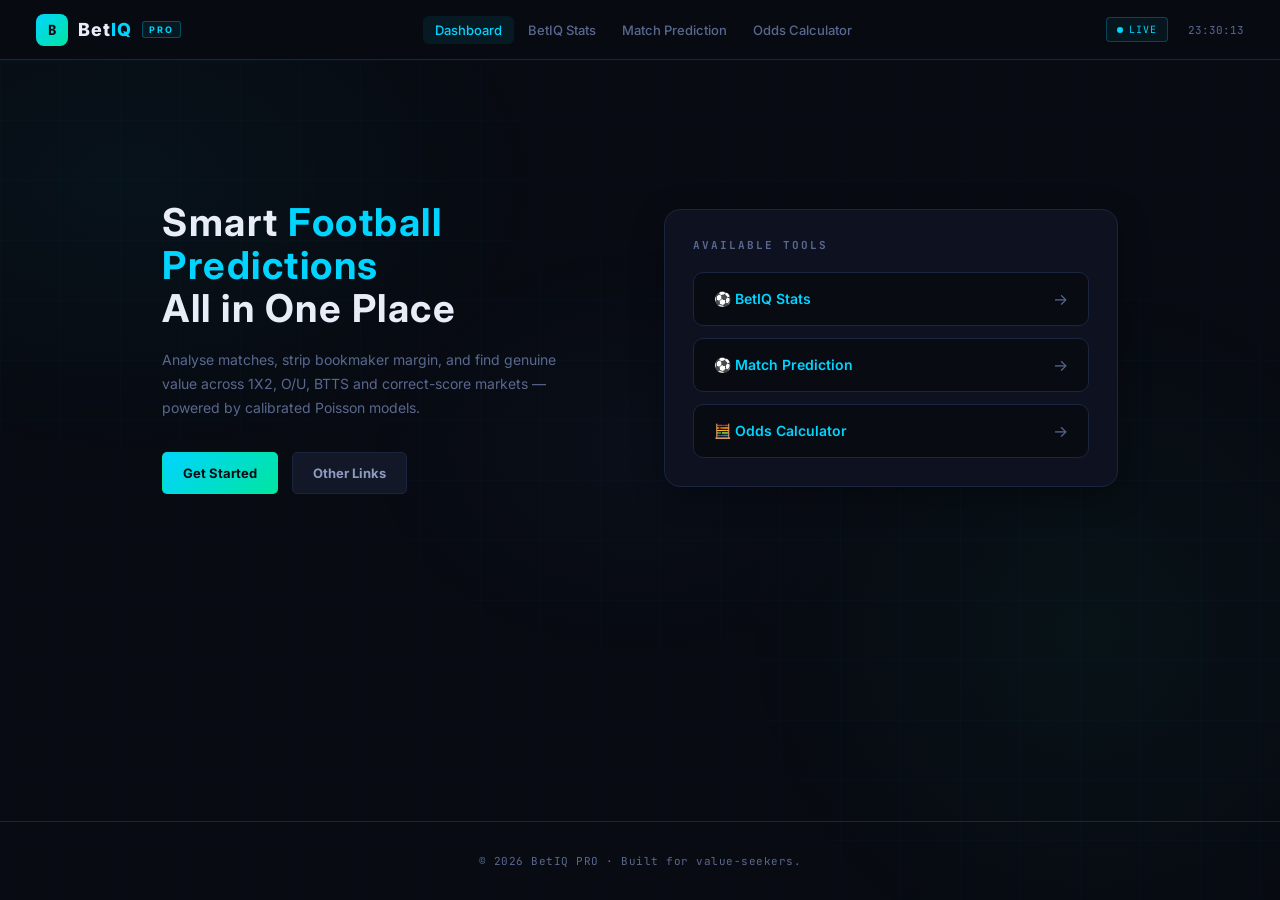
==== commit 83795c30: "Add files via upload" ====
--- a/index.html
+++ b/index.html
@@ -27,22 +27,22 @@
     <div class="hero-card" id="tools">
       <div class="hero-card-title">Available Tools</div>
       <div class="link-grid">
+        
         <div class="link-item" onclick="goTo('betiq-stats.html')">
           <span class="link-item-label">⚽ BetIQ Stats</span>
           <span>→</span>
         </div>
-        <div class="link-item" onclick="goTo('betiq-odds.html')">
-          <span class="link-item-label">📊 Bet IQ + Odds</span>
+
+        <div class="link-item" onclick="goTo('match-prediction.html')">
+          <span class="link-item-label">⚽ Match Prediction</span>
           <span>→</span>
         </div>
+
         <div class="link-item" onclick="goTo('odds-calculator.html')">
           <span class="link-item-label">🧮 Odds Calculator</span>
           <span>→</span>
         </div>
-        <div class="link-item" onclick="goTo('match-prediction.html')">
-          <span class="link-item-label">⚽ Match Prediction</span>
-          <span>→</span>
-        </div>
+
       </div>
       
     </div>
--- a/styles.css
+++ b/styles.css
@@ -786,6 +786,9 @@
 
 .metric-row { display: grid; grid-template-columns: repeat(3, 1fr); gap: 10px; margin-bottom: 12px; }
 
+/* 4-card strength row: 4-col desktop → 2×2 tablet → 2-col mobile */
+.metric-row-4 { display: grid; grid-template-columns: repeat(4, 1fr); gap: 10px; margin-bottom: 12px; }
+
 /* ==================== STATS TABLES ==================== */
 .stats-table { width: 100%; border-collapse: collapse; font-size: 12px; }
 .stats-table th {
@@ -1538,6 +1541,7 @@
   .g4         { grid-template-columns: repeat(2, 1fr); }
   .metric-grid{ grid-template-columns: repeat(2, 1fr); gap: 8px; }
   .metric-row { grid-template-columns: repeat(2, 1fr); }
+  .metric-row-4 { grid-template-columns: repeat(2, 1fr); }
 
   /* Keep odds grid at 3 columns for space efficiency */
   .grid3-odds { grid-template-columns: 1fr 1fr 1fr !important; gap: 7px !important; }
@@ -1630,6 +1634,7 @@
   .grid3-odds .field label  { font-size: 8px; }
 
   .metric-grid { grid-template-columns: repeat(2, 1fr); gap: 7px; }
+  .metric-row-4 { grid-template-columns: repeat(2, 1fr); }
   .field input, .field select { height: 38px; font-size: 12px; }
   .metric .mval { font-size: 18px; }
 
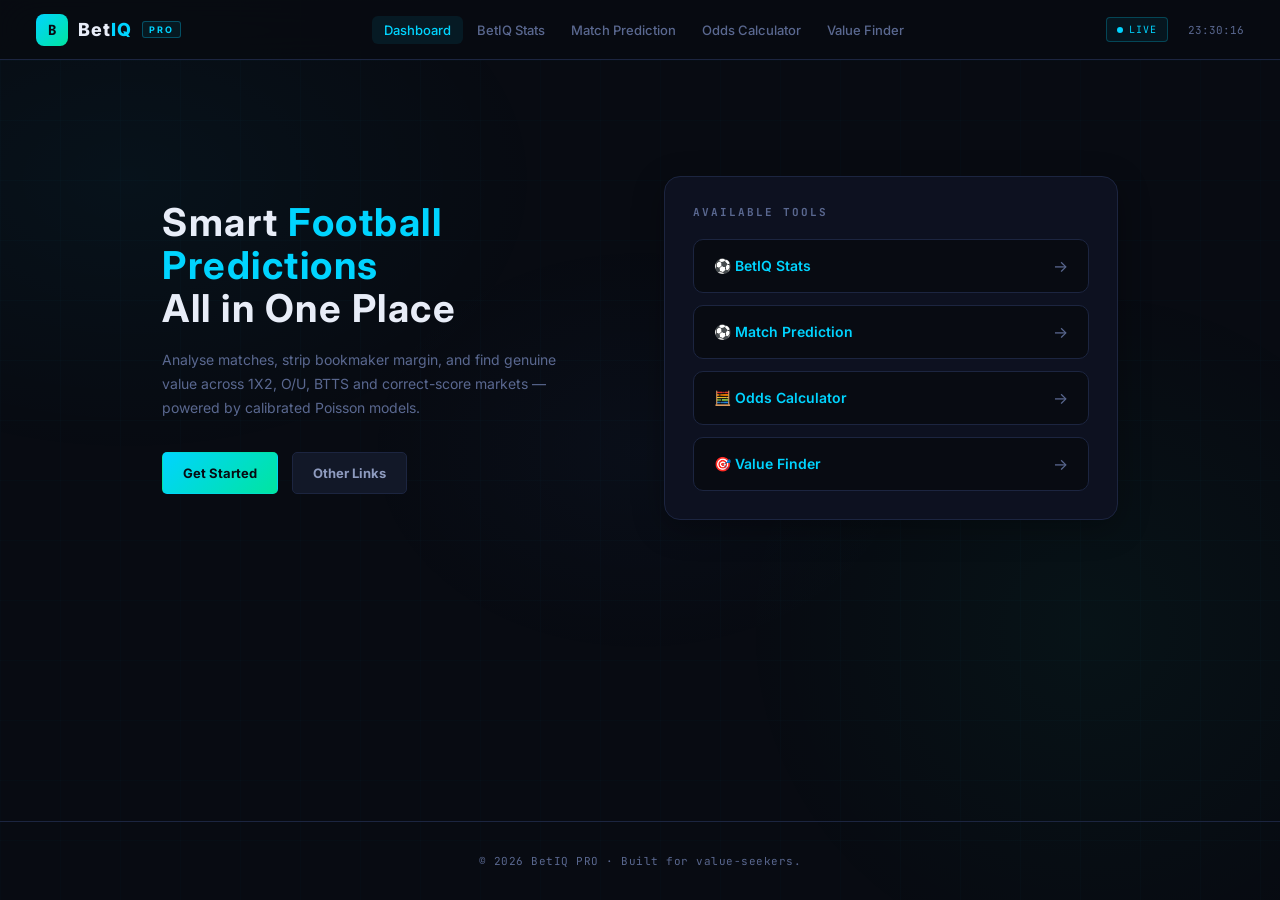
==== commit 2b13105a: "Add files via upload" ====
--- a/index.html
+++ b/index.html
@@ -43,6 +43,11 @@
           <span>→</span>
         </div>
 
+        <div class="link-item" onclick="goTo('value-finder.html')">
+          <span class="link-item-label">🎯 Value Finder</span>
+          <span>→</span>
+        </div>
+
       </div>
       
     </div>
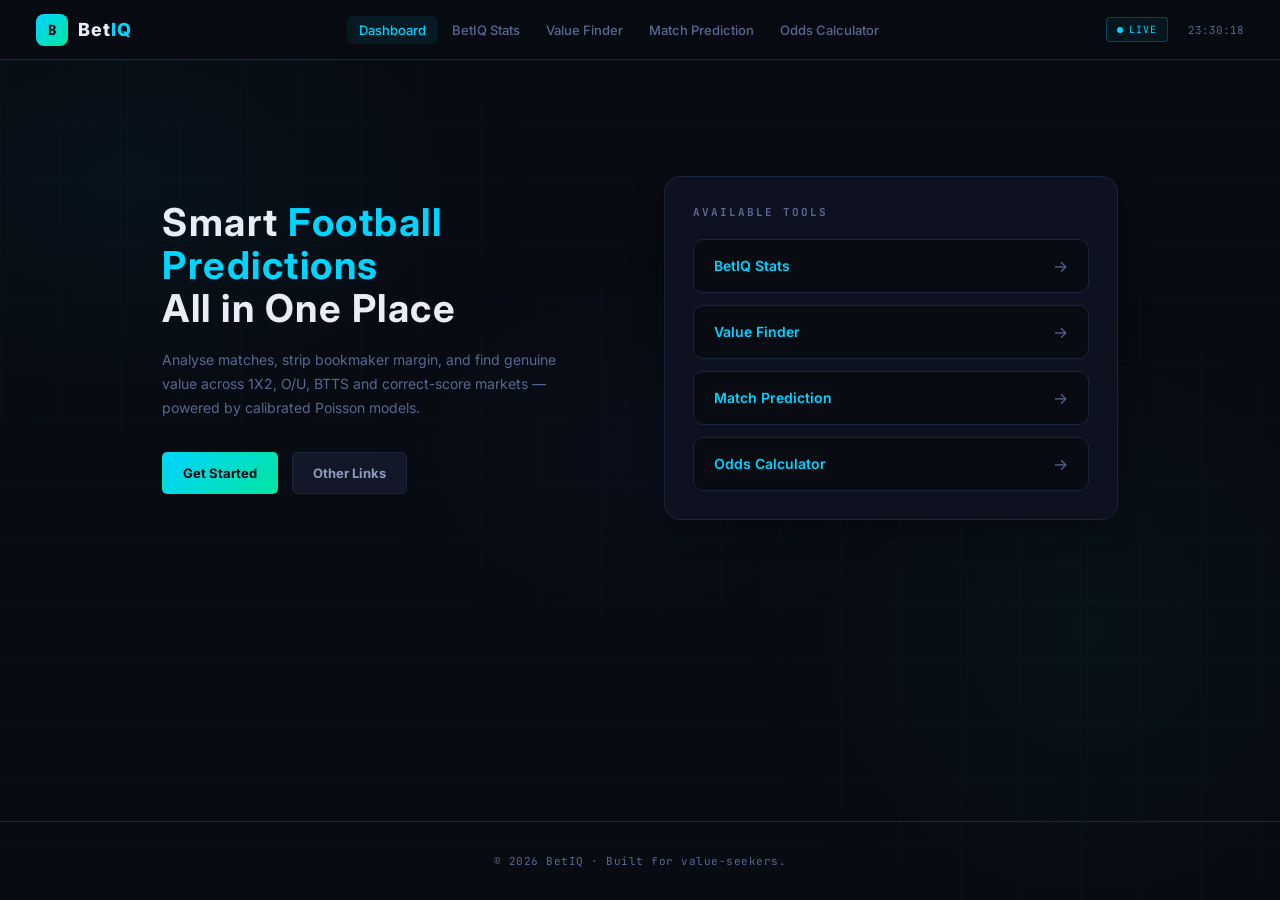
==== commit 22b26153: "Add files via upload" ====
--- a/index.html
+++ b/index.html
@@ -29,22 +29,22 @@
       <div class="link-grid">
         
         <div class="link-item" onclick="goTo('betiq-stats.html')">
-          <span class="link-item-label">⚽ BetIQ Stats</span>
+          <span class="link-item-label">BetIQ Stats</span>
+          <span>→</span>
+        </div>
+
+        <div class="link-item" onclick="goTo('value-finder.html')">
+          <span class="link-item-label">Value Finder</span>
           <span>→</span>
         </div>
 
         <div class="link-item" onclick="goTo('match-prediction.html')">
-          <span class="link-item-label">⚽ Match Prediction</span>
+          <span class="link-item-label">Match Prediction</span>
           <span>→</span>
         </div>
 
         <div class="link-item" onclick="goTo('odds-calculator.html')">
-          <span class="link-item-label">🧮 Odds Calculator</span>
-          <span>→</span>
-        </div>
-
-        <div class="link-item" onclick="goTo('value-finder.html')">
-          <span class="link-item-label">🎯 Value Finder</span>
+          <span class="link-item-label">Odds Calculator</span>
           <span>→</span>
         </div>
 
@@ -57,6 +57,8 @@
 
 <div id="footer"></div>
 
+</div>
+
 <script src="header.js"></script>
 <script src="footer.js"></script>
 <script src="back-to-top.js"></script>
--- a/styles.css
+++ b/styles.css
@@ -1,5 +1,5 @@
 /* ================================================================
-   BetIQ PRO — Global Stylesheet (Corrected)
+   BetIQ — Global Stylesheet (Corrected)
    ================================================================ */
 
 :root {
@@ -135,17 +135,6 @@
 
 .logo-text span { color: var(--cyan); }
 
-.logo-badge {
-  font-size: 9px;
-  font-weight: 700;
-  letter-spacing: 2px;
-  color: var(--cyan);
-  border: 1px solid rgba(0,212,255,0.3);
-  padding: 2px 6px;
-  border-radius: 3px;
-  background: rgba(0,212,255,0.07);
-}
-
 /* Nav */
 .navbar {
   display: flex;
@@ -1620,7 +1609,6 @@
   .navbar    { margin: 0 -8px; width: calc(100% + 16px); }
 
   .logo-text { font-size: 15px; }
-  .logo-badge{ display: none; }
 
   /* Single column fallback for very narrow screens */
   .grid3, .g3,
